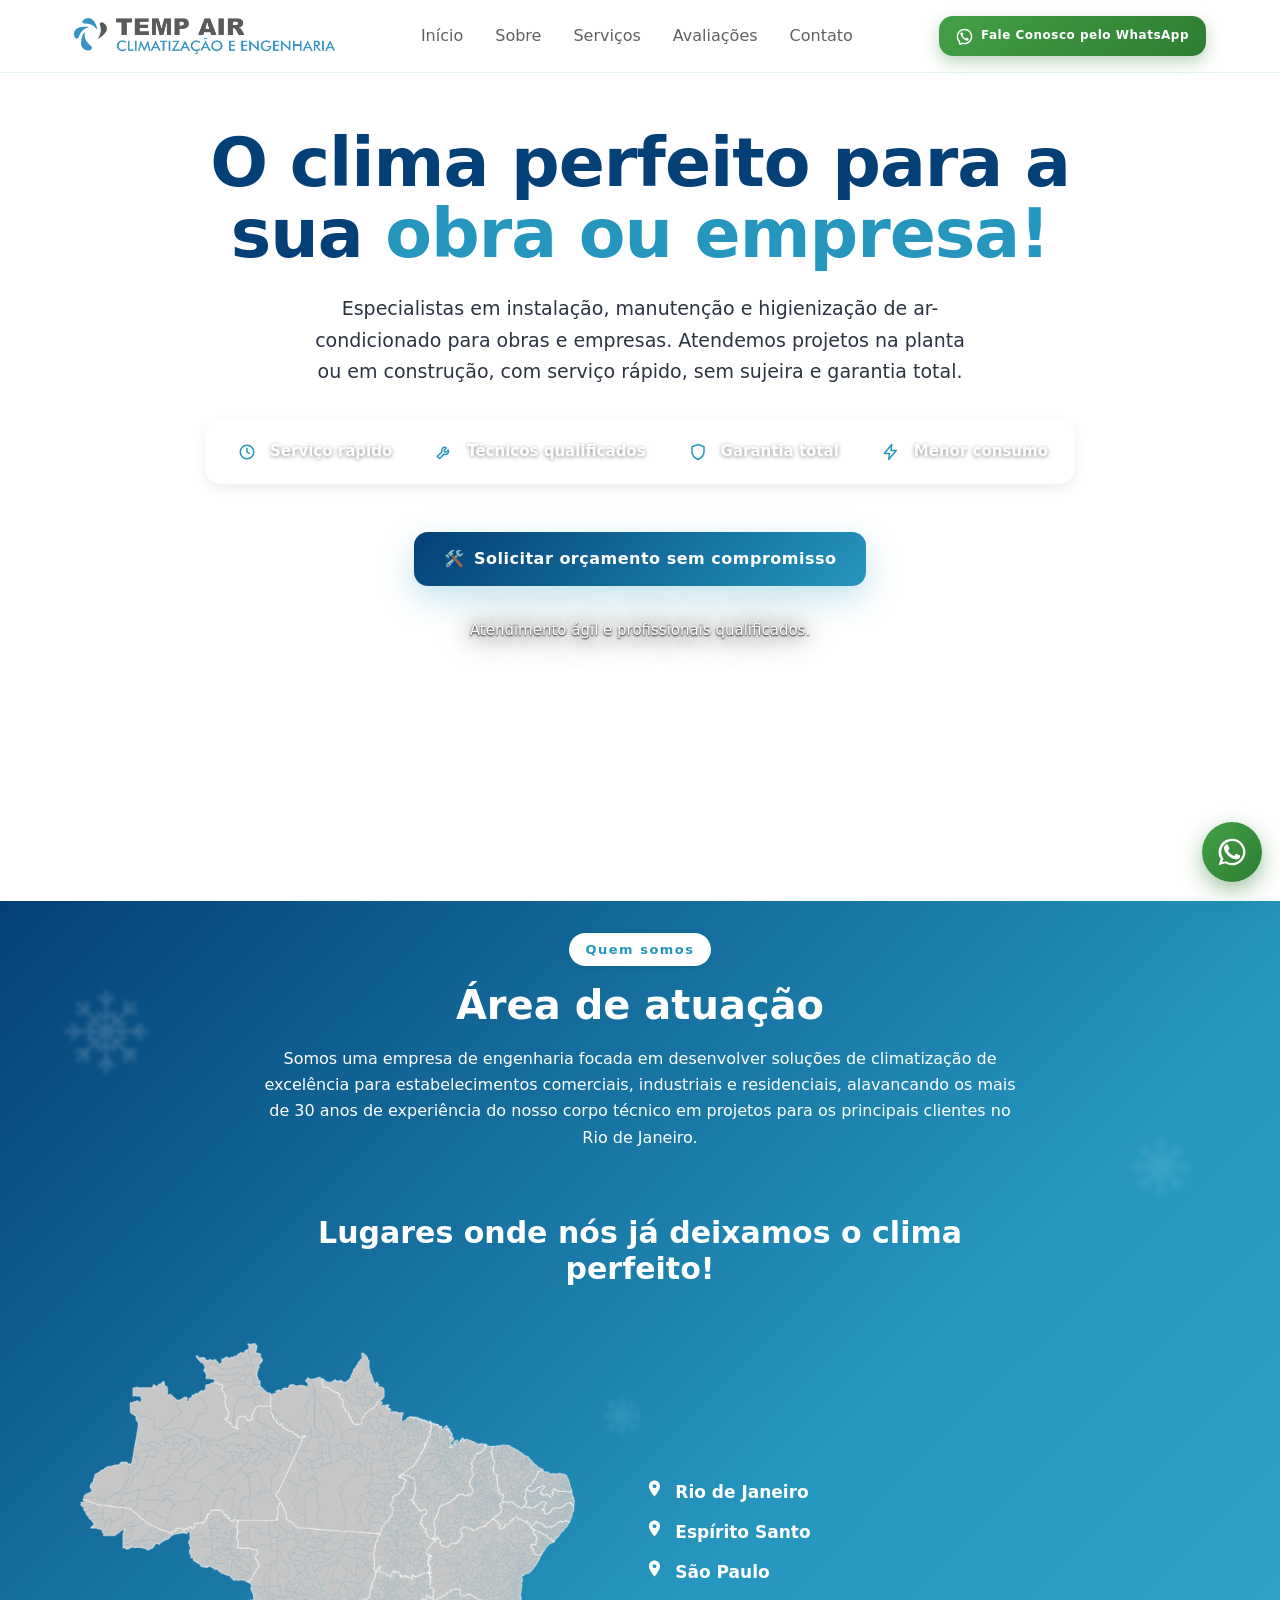
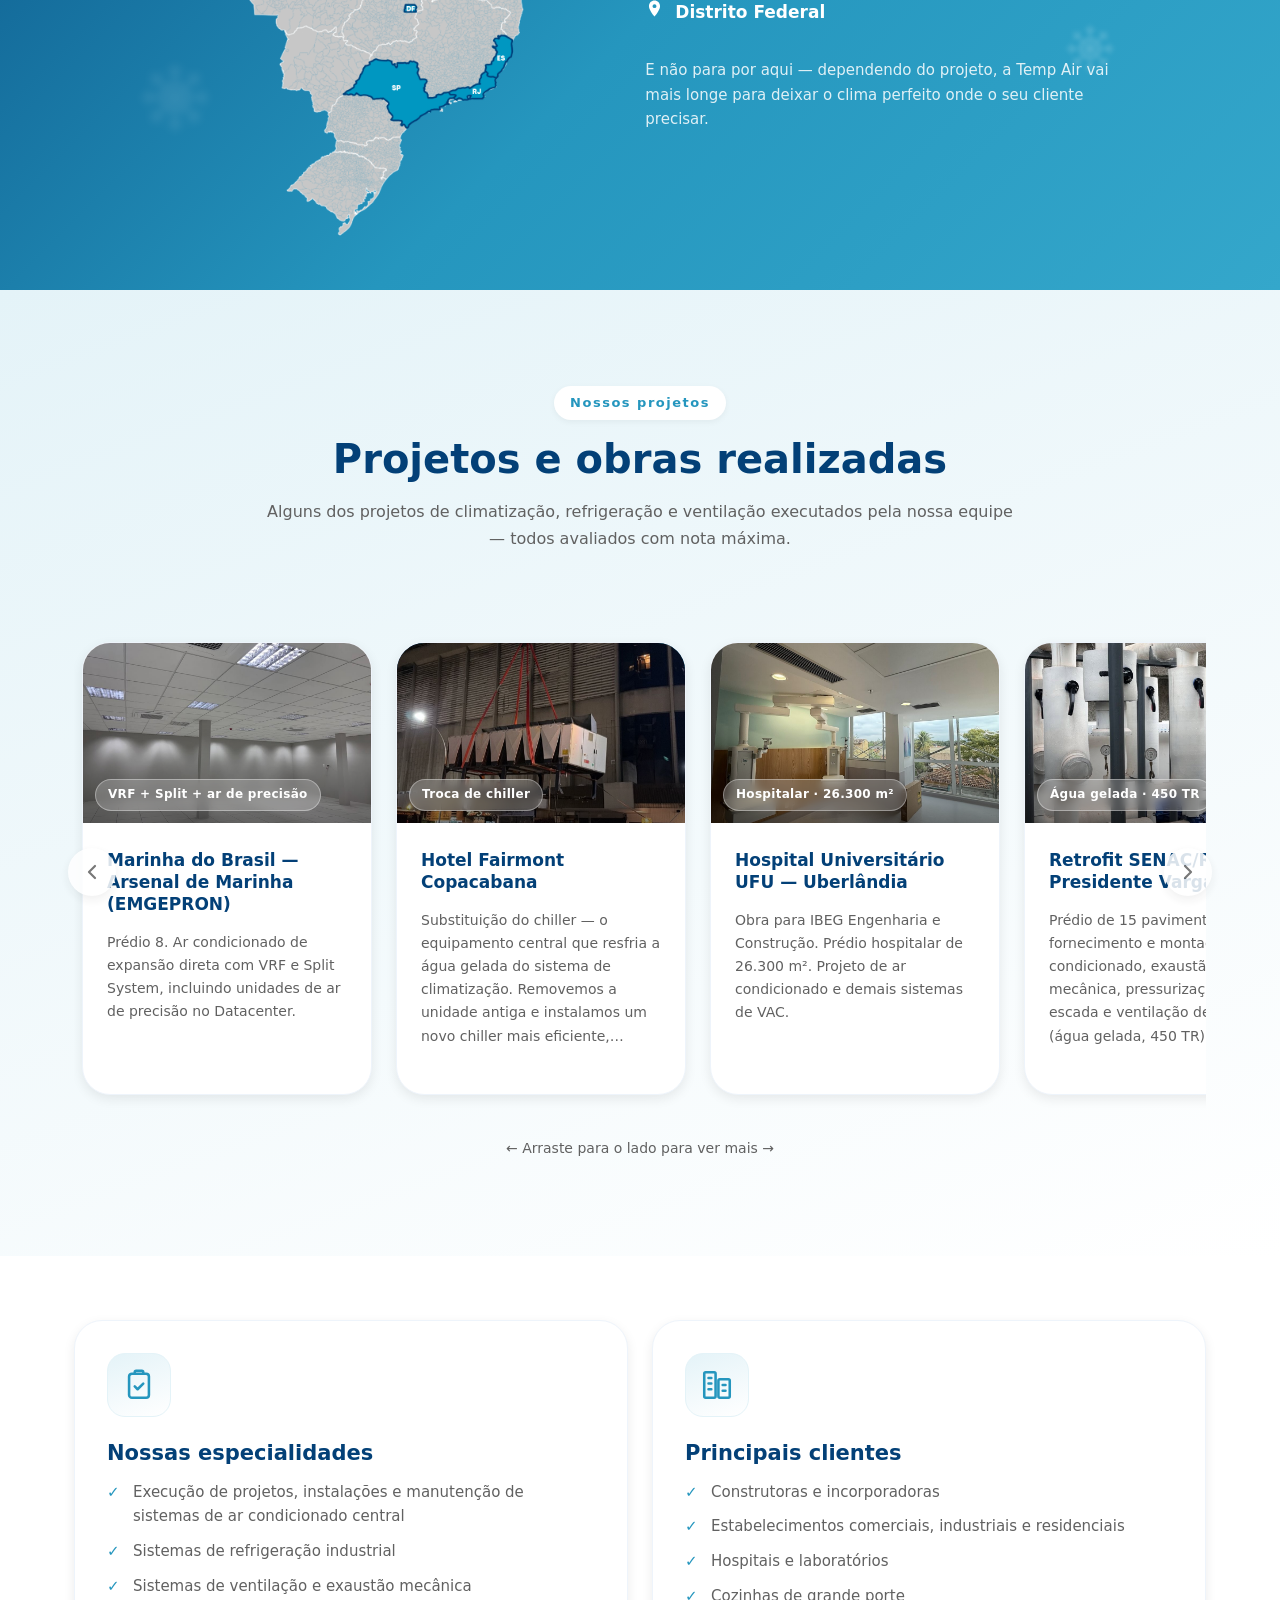
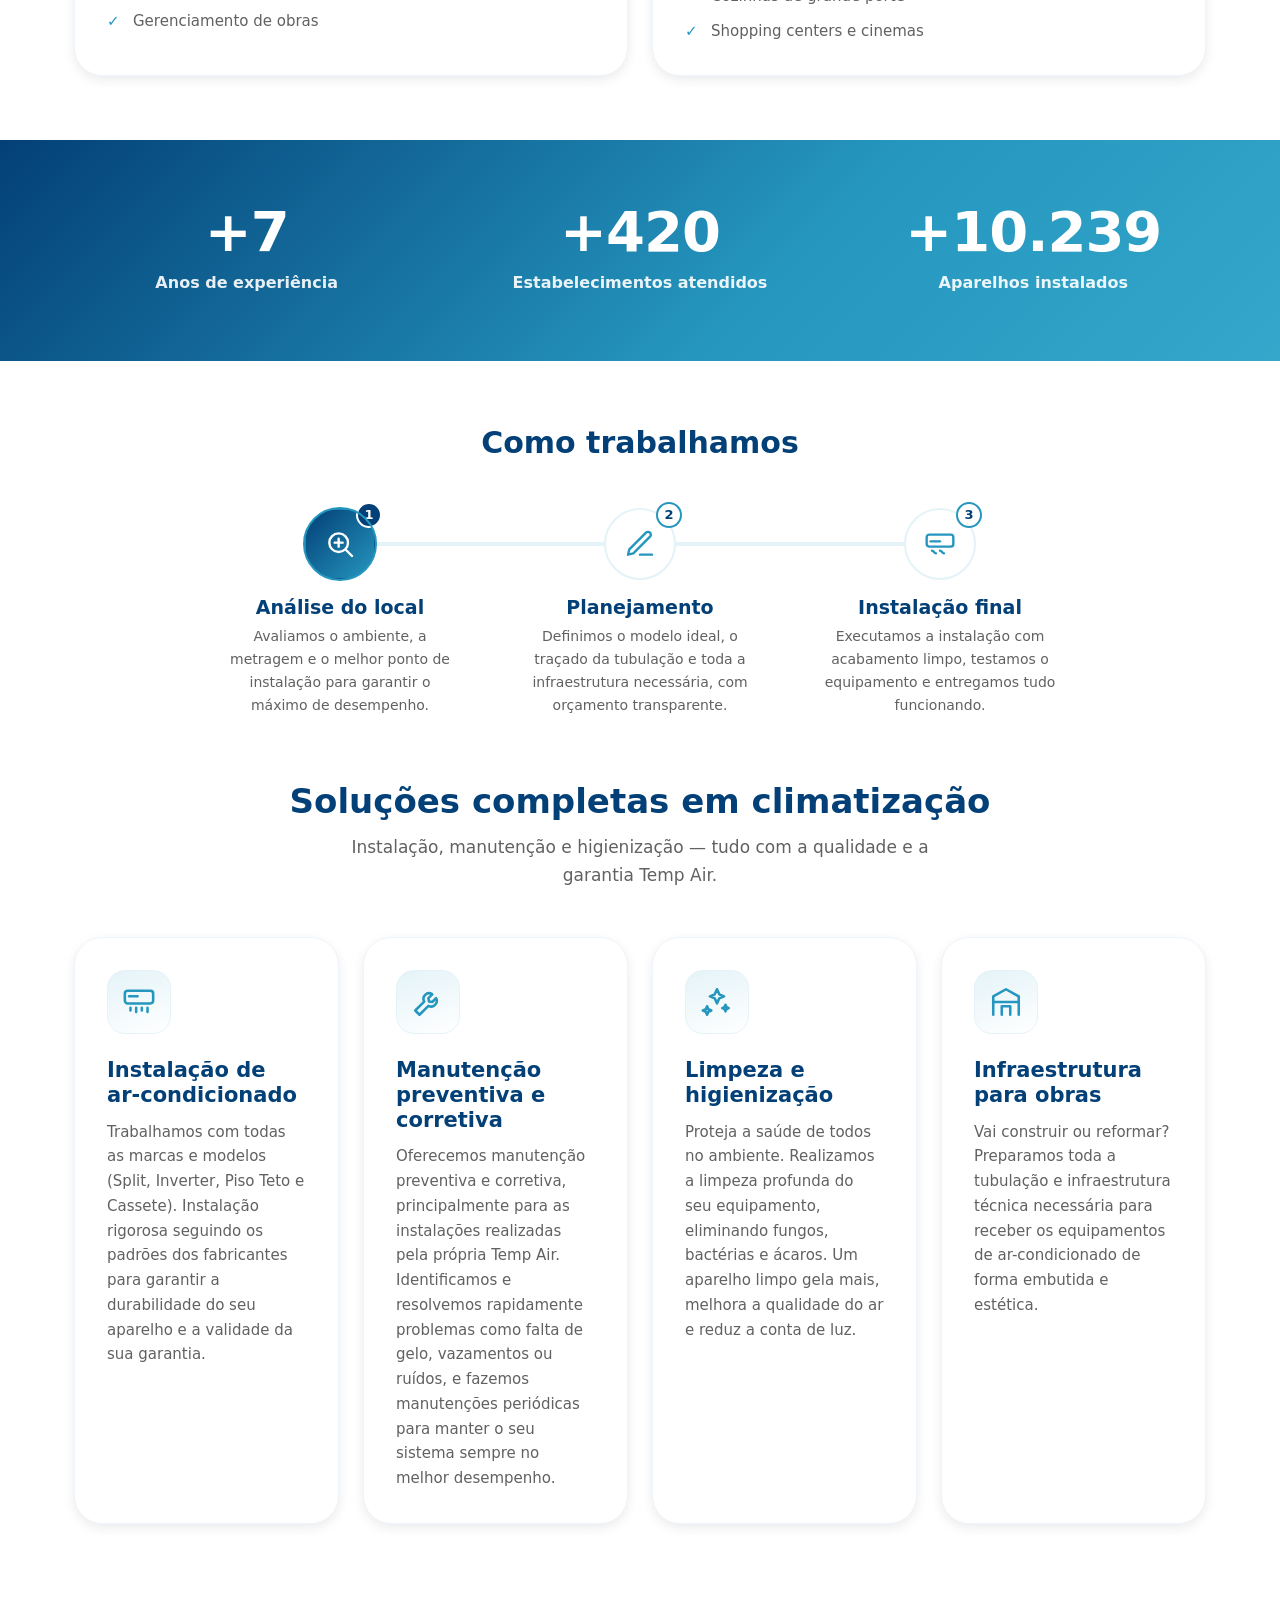
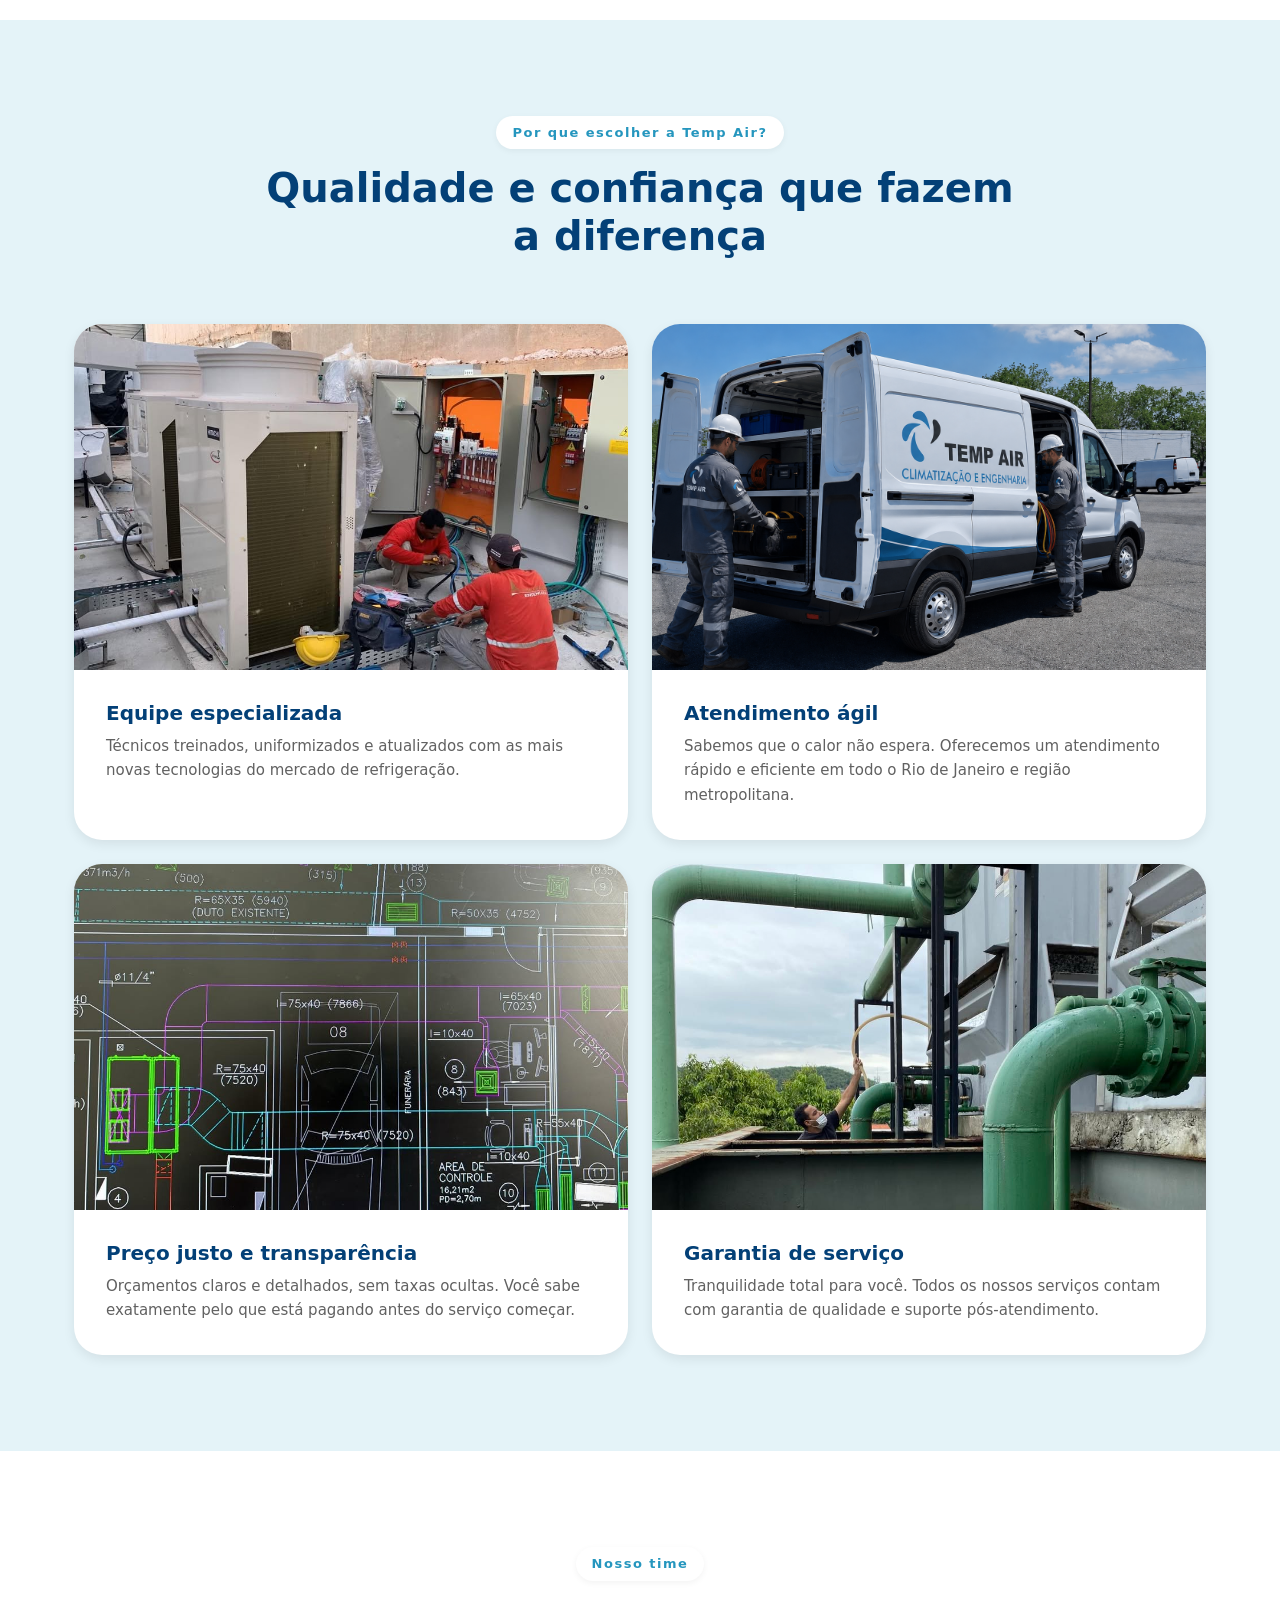
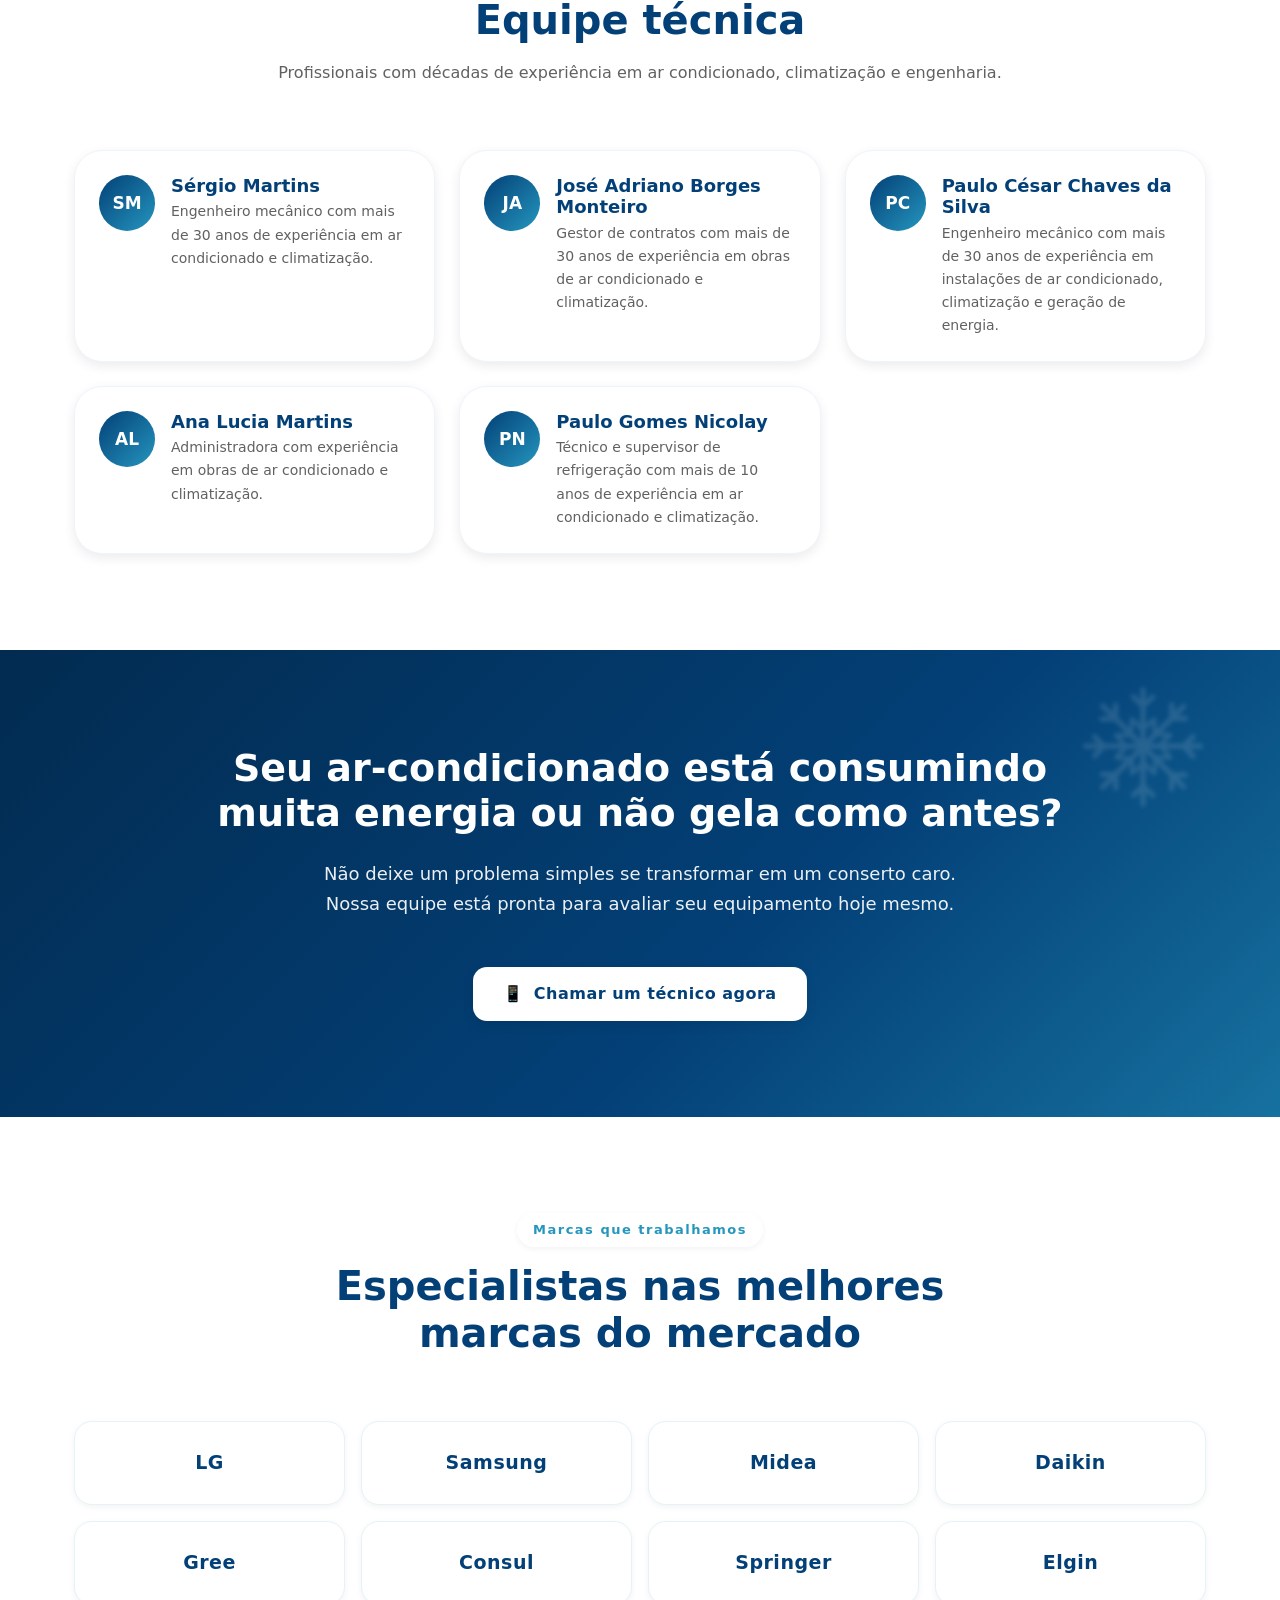
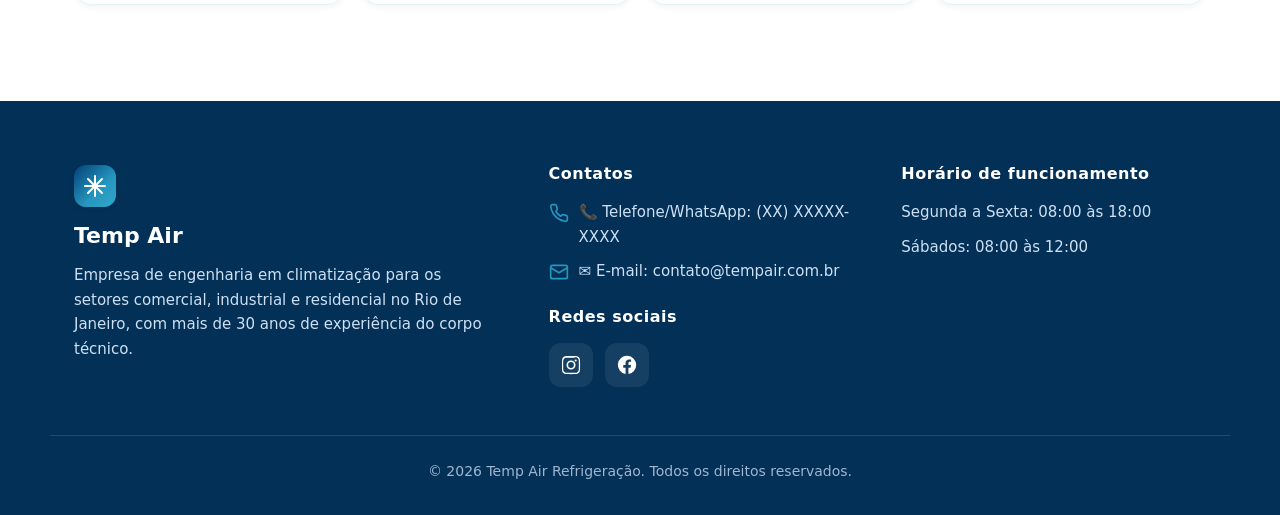
==== index.html @ 5e01eede "mudança de ordem 2" ====
<!DOCTYPE html>
<html lang="pt-BR">
<head>
  <meta charset="UTF-8">
  <meta name="viewport" content="width=device-width, initial-scale=1.0">
  <meta name="description" content="Temp Air – Instalação, manutenção e higienização de ar-condicionado para obras e empresas no Rio de Janeiro. Atendemos projetos na planta ou em construção, com serviço rápido, sem sujeira e garantia total.">
  <meta name="theme-color" content="#2596BE">
  <link rel="icon" type="image/png" href="midias/favicon.png">
  <link rel="apple-touch-icon" href="midias/favicon.png">
  <title>Temp Air - Especialistas em Refrigeração</title>

  <link rel="stylesheet" href="styles.css">
</head>

<body>
  <a class="skip-link" href="#conteudo">Pular para o conteúdo</a>

  <!-- ============================= HEADER ============================= -->
  <header class="site-header">
    <div class="container header-inner">
      <a class="brand" href="#inicio" aria-label="Temp Air - Climatização e Engenharia, ir para o início">
        <img class="brand-img" src="midias/logo.PNG" alt="Temp Air - Climatização e Engenharia">
      </a>

      <nav class="main-nav" id="main-nav" aria-label="Navegação principal">
        <ul>
          <li><a href="#inicio">Início</a></li>
          <li><a href="#sobre">Sobre</a></li>
          <li><a href="#servicos">Serviços</a></li>
          <li><a href="#instalacoes">Avaliações</a></li>
          <li class="nav-contato"><a href="#contato">Contato</a></li>
          <li class="nav-whatsapp">
            <a class="btn btn-whatsapp" href="https://wa.me/55XXXXXXXXXXX" target="_blank" rel="noopener">
              <svg class="btn-icon" viewBox="0 0 24 24" width="20" height="20" fill="currentColor" aria-hidden="true"><path d="M6.014 8.00613C6.12827 7.1024 7.30277 5.87414 8.23488 6.01043L8.23339 6.00894C9.14051 6.18132 9.85859 7.74261 10.2635 8.44465C10.5504 8.95402 10.3641 9.4701 10.0965 9.68787C9.7355 9.97883 9.17099 10.3803 9.28943 10.7834C9.5 11.5 12 14 13.2296 14.7107C13.695 14.9797 14.0325 14.2702 14.3207 13.9067C14.5301 13.6271 15.0466 13.46 15.5548 13.736C16.3138 14.178 17.0288 14.6917 17.69 15.27C18.0202 15.546 18.0977 15.9539 17.8689 16.385C17.4659 17.1443 16.3003 18.1456 15.4542 17.9421C13.9764 17.5868 8 15.27 6.08033 8.55801C5.97237 8.24048 5.99955 8.12044 6.014 8.00613Z"/><path fill-rule="evenodd" clip-rule="evenodd" d="M12 23C10.7764 23 10.0994 22.8687 9 22.5L6.89443 23.5528C5.56462 24.2177 4 23.2507 4 21.7639V19.5C1.84655 17.492 1 15.1767 1 12C1 5.92487 5.92487 1 12 1C18.0751 1 23 5.92487 23 12C23 18.0751 18.0751 23 12 23ZM6 18.6303L5.36395 18.0372C3.69087 16.4772 3 14.7331 3 12C3 7.02944 7.02944 3 12 3C16.9706 3 21 7.02944 21 12C21 16.9706 16.9706 21 12 21C11.0143 21 10.552 20.911 9.63595 20.6038L8.84847 20.3397L6 21.7639V18.6303Z"/></svg> Fale Conosco pelo WhatsApp
            </a>
          </li>
        </ul>
      </nav>

      <div class="header-cta">
        <a class="btn btn-whatsapp" href="https://wa.me/55XXXXXXXXXXX" target="_blank" rel="noopener" aria-label="Fale Conosco pelo WhatsApp">
          <svg class="btn-icon" viewBox="0 0 24 24" width="20" height="20" fill="currentColor" aria-hidden="true"><path d="M6.014 8.00613C6.12827 7.1024 7.30277 5.87414 8.23488 6.01043L8.23339 6.00894C9.14051 6.18132 9.85859 7.74261 10.2635 8.44465C10.5504 8.95402 10.3641 9.4701 10.0965 9.68787C9.7355 9.97883 9.17099 10.3803 9.28943 10.7834C9.5 11.5 12 14 13.2296 14.7107C13.695 14.9797 14.0325 14.2702 14.3207 13.9067C14.5301 13.6271 15.0466 13.46 15.5548 13.736C16.3138 14.178 17.0288 14.6917 17.69 15.27C18.0202 15.546 18.0977 15.9539 17.8689 16.385C17.4659 17.1443 16.3003 18.1456 15.4542 17.9421C13.9764 17.5868 8 15.27 6.08033 8.55801C5.97237 8.24048 5.99955 8.12044 6.014 8.00613Z"/><path fill-rule="evenodd" clip-rule="evenodd" d="M12 23C10.7764 23 10.0994 22.8687 9 22.5L6.89443 23.5528C5.56462 24.2177 4 23.2507 4 21.7639V19.5C1.84655 17.492 1 15.1767 1 12C1 5.92487 5.92487 1 12 1C18.0751 1 23 5.92487 23 12C23 18.0751 18.0751 23 12 23ZM6 18.6303L5.36395 18.0372C3.69087 16.4772 3 14.7331 3 12C3 7.02944 7.02944 3 12 3C16.9706 3 21 7.02944 21 12C21 16.9706 16.9706 21 12 21C11.0143 21 10.552 20.911 9.63595 20.6038L8.84847 20.3397L6 21.7639V18.6303Z"/></svg> <span class="btn-label">Fale Conosco pelo WhatsApp</span>
        </a>
      </div>

      <button class="nav-toggle" id="nav-toggle" type="button" aria-label="Abrir menu de navegação" aria-expanded="false" aria-controls="main-nav">
        <svg viewBox="0 0 24 24" fill="none" stroke-width="2.2" stroke-linecap="round" aria-hidden="true">
          <line x1="3" y1="6" x2="21" y2="6"/>
          <line x1="3" y1="12" x2="21" y2="12"/>
          <line x1="3" y1="18" x2="21" y2="18"/>
        </svg>
      </button>
    </div>
  </header>

  <main id="conteudo">
    <!-- ============================= HERO ============================= -->
    <section class="hero" id="inicio" aria-labelledby="hero-title">
      <!-- Flocos de neve decorativos -->
      <svg class="snow snow--1" viewBox="0 0 122.88 122.88" fill="currentColor" aria-hidden="true"><path d="M58.76,44.64l-6.9-6.9l-0.58,8.81l7.48,7.48V44.64L58.76,44.64z M32.17,35.1l-12.8,0.48c-1.49,0.05-2.74-1.11-2.79-2.6 c-0.05-1.49,1.11-2.74,2.6-2.79l7.78-0.29l-8.81-8.81c-1.06-1.06-1.06-2.77,0-3.83c1.06-1.06,2.77-1.06,3.83,0l8.67,8.67l0.12-7.29 c0.02-1.49,1.25-2.68,2.74-2.66c1.49,0.02,2.68,1.25,2.66,2.74l-0.2,12.52l11.23,11.23l0.64-9.78c0.07-1.19,1.1-2.1,2.29-2.02 c0.55,0.03,1.03,0.27,1.39,0.63l0,0l7.22,7.22V20.82l-9-8.72c-1.07-1.04-1.09-2.75-0.05-3.82c1.04-1.07,2.75-1.09,3.82-0.05 l5.23,5.07V2.71c0-1.5,1.21-2.71,2.71-2.71c1.5,0,2.71,1.21,2.71,2.71v10.77l5.71-5.29c1.09-1.02,2.8-0.96,3.82,0.14 c1.02,1.09,0.96,2.8-0.14,3.82l-9.39,8.71v16.89l7.51-6.58c0.9-0.79,2.26-0.69,3.05,0.2c0.36,0.41,0.53,0.92,0.53,1.42h0.01v10.92 l13.07-13.07l-0.2-12.52c-0.02-1.49,1.17-2.72,2.66-2.74c1.49-0.02,2.72,1.17,2.74,2.66l0.12,7.29l7.49-7.49 c1.06-1.06,2.77-1.06,3.83,0c1.06,1.06,1.06,2.77,0,3.83l-7.62,7.62l7.78,0.29c1.49,0.05,2.66,1.3,2.6,2.79 c-0.05,1.49-1.3,2.66-2.79,2.6l-12.8-0.48L80.31,46.34l9.28,0.61c1.19,0.07,2.1,1.1,2.02,2.29c-0.03,0.55-0.27,1.03-0.63,1.39l0,0 l-7.28,7.28h18.34l8.72-9c1.04-1.07,2.75-1.09,3.82-0.05c1.07,1.04,1.09,2.75,0.05,3.82l-5.07,5.23h10.58 c1.5,0,2.71,1.21,2.71,2.71c0,1.5-1.21,2.71-2.71,2.71H109.4l5.29,5.71c1.02,1.09,0.96,2.8-0.14,3.82 c-1.09,1.02-2.8,0.96-3.82-0.14l-8.71-9.39H84.59l6.53,7.45c0.79,0.9,0.69,2.26-0.2,3.05c-0.41,0.36-0.92,0.53-1.42,0.53v0.01 H79.11L92.23,87.5l12.52-0.2c1.49-0.02,2.72,1.17,2.74,2.66c0.02,1.49-1.17,2.72-2.66,2.74l-7.29,0.12l7.49,7.49 c1.06,1.06,1.06,2.77,0,3.83c-1.06,1.06-2.77,1.06-3.83,0l-7.62-7.62l-0.29,7.78c-0.05,1.49-1.3,2.66-2.79,2.6 c-1.49-0.05-2.66-1.3-2.6-2.79l0.48-12.8l-12.4-12.4l-0.64,9.78c-0.07,1.19-1.1,2.1-2.29,2.02c-0.55-0.03-1.03-0.27-1.39-0.63l0,0 l-7.47-7.47v17.72l9.39,8.71c1.09,1.02,1.15,2.73,0.14,3.82c-1.02,1.09-2.73,1.15-3.82,0.14l-5.71-5.29v12.45 c0,1.5-1.21,2.71-2.71,2.71c-1.5,0-2.71-1.21-2.71-2.71v-12.26l-5.23,5.07c-1.07,1.04-2.78,1.02-3.82-0.05 c-1.04-1.07-1.02-2.78,0.05-3.82l9-8.72V83.86l-7.26,6.36c-0.9,0.79-2.26,0.69-3.05-0.2c-0.36-0.41-0.53-0.92-0.53-1.42h-0.01 v-9.85L35.94,90.71l0.48,12.8c0.05,1.49-1.11,2.74-2.6,2.79c-1.49,0.05-2.74-1.11-2.79-2.6l-0.29-7.78l-8.81,8.81 c-1.06,1.06-2.77,1.06-3.83,0c-1.06-1.06-1.06-2.77,0-3.83l8.67-8.67l-7.29-0.12c-1.49-0.02-2.68-1.25-2.66-2.74 c0.02-1.49,1.25-2.68,2.74-2.66l12.52,0.2l11.8-11.8l-10.28-0.68c-1.19-0.07-2.1-1.1-2.02-2.29c0.03-0.55,0.27-1.03,0.63-1.39l0,0 l7.4-7.41H22.54l-8.71,9.39c-1.02,1.09-2.73,1.15-3.82,0.14c-1.09-1.02-1.15-2.73-0.14-3.82l5.29-5.71H2.71 c-1.5,0-2.71-1.21-2.71-2.71c0-1.5,1.21-2.71,2.71-2.71h12.26l-5.07-5.23c-1.04-1.07-1.02-2.78,0.05-3.82 c1.07-1.04,2.78-1.02,3.82,0.05l8.72,9h15.99l-6.41-7.32c-0.79-0.9-0.69-2.26,0.2-3.05c0.41-0.36,0.92-0.53,1.42-0.53v-0.01h10.38 L32.17,35.1L32.17,35.1z M48.41,51.35h-9.95l5.76,6.57h10.76L48.41,51.35L48.41,51.35z M71.91,74.84l-7.73-7.73v9.39l7.15,7.15 L71.91,74.84L71.91,74.84z M68.07,63.34l6.7,6.7h9.95l-5.87-6.7H68.07L68.07,63.34z M45.73,63.34l-7.09,7.09l9.31,0.61l7.71-7.71 H45.73L45.73,63.34z M68.73,57.92h8.85l6.97-6.97l-8.31-0.55L68.73,57.92L68.73,57.92z M52.25,74.4v9.41l6.51-5.71V67.89 L52.25,74.4L52.25,74.4z M64.18,54.81l6.76-6.76V37.57l-6.76,5.93V54.81L64.18,54.81z"/></svg>
      <svg class="snow snow--2" viewBox="0 0 122.88 122.88" fill="currentColor" aria-hidden="true"><path d="M58.76,44.64l-6.9-6.9l-0.58,8.81l7.48,7.48V44.64L58.76,44.64z M32.17,35.1l-12.8,0.48c-1.49,0.05-2.74-1.11-2.79-2.6 c-0.05-1.49,1.11-2.74,2.6-2.79l7.78-0.29l-8.81-8.81c-1.06-1.06-1.06-2.77,0-3.83c1.06-1.06,2.77-1.06,3.83,0l8.67,8.67l0.12-7.29 c0.02-1.49,1.25-2.68,2.74-2.66c1.49,0.02,2.68,1.25,2.66,2.74l-0.2,12.52l11.23,11.23l0.64-9.78c0.07-1.19,1.1-2.1,2.29-2.02 c0.55,0.03,1.03,0.27,1.39,0.63l0,0l7.22,7.22V20.82l-9-8.72c-1.07-1.04-1.09-2.75-0.05-3.82c1.04-1.07,2.75-1.09,3.82-0.05 l5.23,5.07V2.71c0-1.5,1.21-2.71,2.71-2.71c1.5,0,2.71,1.21,2.71,2.71v10.77l5.71-5.29c1.09-1.02,2.8-0.96,3.82,0.14 c1.02,1.09,0.96,2.8-0.14,3.82l-9.39,8.71v16.89l7.51-6.58c0.9-0.79,2.26-0.69,3.05,0.2c0.36,0.41,0.53,0.92,0.53,1.42h0.01v10.92 l13.07-13.07l-0.2-12.52c-0.02-1.49,1.17-2.72,2.66-2.74c1.49-0.02,2.72,1.17,2.74,2.66l0.12,7.29l7.49-7.49 c1.06-1.06,2.77-1.06,3.83,0c1.06,1.06,1.06,2.77,0,3.83l-7.62,7.62l7.78,0.29c1.49,0.05,2.66,1.3,2.6,2.79 c-0.05,1.49-1.3,2.66-2.79,2.6l-12.8-0.48L80.31,46.34l9.28,0.61c1.19,0.07,2.1,1.1,2.02,2.29c-0.03,0.55-0.27,1.03-0.63,1.39l0,0 l-7.28,7.28h18.34l8.72-9c1.04-1.07,2.75-1.09,3.82-0.05c1.07,1.04,1.09,2.75,0.05,3.82l-5.07,5.23h10.58 c1.5,0,2.71,1.21,2.71,2.71c0,1.5-1.21,2.71-2.71,2.71H109.4l5.29,5.71c1.02,1.09,0.96,2.8-0.14,3.82 c-1.09,1.02-2.8,0.96-3.82-0.14l-8.71-9.39H84.59l6.53,7.45c0.79,0.9,0.69,2.26-0.2,3.05c-0.41,0.36-0.92,0.53-1.42,0.53v0.01 H79.11L92.23,87.5l12.52-0.2c1.49-0.02,2.72,1.17,2.74,2.66c0.02,1.49-1.17,2.72-2.66,2.74l-7.29,0.12l7.49,7.49 c1.06,1.06,1.06,2.77,0,3.83c-1.06,1.06-2.77,1.06-3.83,0l-7.62-7.62l-0.29,7.78c-0.05,1.49-1.3,2.66-2.79,2.6 c-1.49-0.05-2.66-1.3-2.6-2.79l0.48-12.8l-12.4-12.4l-0.64,9.78c-0.07,1.19-1.1,2.1-2.29,2.02c-0.55-0.03-1.03-0.27-1.39-0.63l0,0 l-7.47-7.47v17.72l9.39,8.71c1.09,1.02,1.15,2.73,0.14,3.82c-1.02,1.09-2.73,1.15-3.82,0.14l-5.71-5.29v12.45 c0,1.5-1.21,2.71-2.71,2.71c-1.5,0-2.71-1.21-2.71-2.71v-12.26l-5.23,5.07c-1.07,1.04-2.78,1.02-3.82-0.05 c-1.04-1.07-1.02-2.78,0.05-3.82l9-8.72V83.86l-7.26,6.36c-0.9,0.79-2.26,0.69-3.05-0.2c-0.36-0.41-0.53-0.92-0.53-1.42h-0.01 v-9.85L35.94,90.71l0.48,12.8c0.05,1.49-1.11,2.74-2.6,2.79c-1.49,0.05-2.74-1.11-2.79-2.6l-0.29-7.78l-8.81,8.81 c-1.06,1.06-2.77,1.06-3.83,0c-1.06-1.06-1.06-2.77,0-3.83l8.67-8.67l-7.29-0.12c-1.49-0.02-2.68-1.25-2.66-2.74 c0.02-1.49,1.25-2.68,2.74-2.66l12.52,0.2l11.8-11.8l-10.28-0.68c-1.19-0.07-2.1-1.1-2.02-2.29c0.03-0.55,0.27-1.03,0.63-1.39l0,0 l7.4-7.41H22.54l-8.71,9.39c-1.02,1.09-2.73,1.15-3.82,0.14c-1.09-1.02-1.15-2.73-0.14-3.82l5.29-5.71H2.71 c-1.5,0-2.71-1.21-2.71-2.71c0-1.5,1.21-2.71,2.71-2.71h12.26l-5.07-5.23c-1.04-1.07-1.02-2.78,0.05-3.82 c1.07-1.04,2.78-1.02,3.82,0.05l8.72,9h15.99l-6.41-7.32c-0.79-0.9-0.69-2.26,0.2-3.05c0.41-0.36,0.92-0.53,1.42-0.53v-0.01h10.38 L32.17,35.1L32.17,35.1z M48.41,51.35h-9.95l5.76,6.57h10.76L48.41,51.35L48.41,51.35z M71.91,74.84l-7.73-7.73v9.39l7.15,7.15 L71.91,74.84L71.91,74.84z M68.07,63.34l6.7,6.7h9.95l-5.87-6.7H68.07L68.07,63.34z M45.73,63.34l-7.09,7.09l9.31,0.61l7.71-7.71 H45.73L45.73,63.34z M68.73,57.92h8.85l6.97-6.97l-8.31-0.55L68.73,57.92L68.73,57.92z M52.25,74.4v9.41l6.51-5.71V67.89 L52.25,74.4L52.25,74.4z M64.18,54.81l6.76-6.76V37.57l-6.76,5.93V54.81L64.18,54.81z"/></svg>
      <svg class="snow snow--3" viewBox="0 0 122.88 122.88" fill="currentColor" aria-hidden="true"><path d="M58.76,44.64l-6.9-6.9l-0.58,8.81l7.48,7.48V44.64L58.76,44.64z M32.17,35.1l-12.8,0.48c-1.49,0.05-2.74-1.11-2.79-2.6 c-0.05-1.49,1.11-2.74,2.6-2.79l7.78-0.29l-8.81-8.81c-1.06-1.06-1.06-2.77,0-3.83c1.06-1.06,2.77-1.06,3.83,0l8.67,8.67l0.12-7.29 c0.02-1.49,1.25-2.68,2.74-2.66c1.49,0.02,2.68,1.25,2.66,2.74l-0.2,12.52l11.23,11.23l0.64-9.78c0.07-1.19,1.1-2.1,2.29-2.02 c0.55,0.03,1.03,0.27,1.39,0.63l0,0l7.22,7.22V20.82l-9-8.72c-1.07-1.04-1.09-2.75-0.05-3.82c1.04-1.07,2.75-1.09,3.82-0.05 l5.23,5.07V2.71c0-1.5,1.21-2.71,2.71-2.71c1.5,0,2.71,1.21,2.71,2.71v10.77l5.71-5.29c1.09-1.02,2.8-0.96,3.82,0.14 c1.02,1.09,0.96,2.8-0.14,3.82l-9.39,8.71v16.89l7.51-6.58c0.9-0.79,2.26-0.69,3.05,0.2c0.36,0.41,0.53,0.92,0.53,1.42h0.01v10.92 l13.07-13.07l-0.2-12.52c-0.02-1.49,1.17-2.72,2.66-2.74c1.49-0.02,2.72,1.17,2.74,2.66l0.12,7.29l7.49-7.49 c1.06-1.06,2.77-1.06,3.83,0c1.06,1.06,1.06,2.77,0,3.83l-7.62,7.62l7.78,0.29c1.49,0.05,2.66,1.3,2.6,2.79 c-0.05,1.49-1.3,2.66-2.79,2.6l-12.8-0.48L80.31,46.34l9.28,0.61c1.19,0.07,2.1,1.1,2.02,2.29c-0.03,0.55-0.27,1.03-0.63,1.39l0,0 l-7.28,7.28h18.34l8.72-9c1.04-1.07,2.75-1.09,3.82-0.05c1.07,1.04,1.09,2.75,0.05,3.82l-5.07,5.23h10.58 c1.5,0,2.71,1.21,2.71,2.71c0,1.5-1.21,2.71-2.71,2.71H109.4l5.29,5.71c1.02,1.09,0.96,2.8-0.14,3.82 c-1.09,1.02-2.8,0.96-3.82-0.14l-8.71-9.39H84.59l6.53,7.45c0.79,0.9,0.69,2.26-0.2,3.05c-0.41,0.36-0.92,0.53-1.42,0.53v0.01 H79.11L92.23,87.5l12.52-0.2c1.49-0.02,2.72,1.17,2.74,2.66c0.02,1.49-1.17,2.72-2.66,2.74l-7.29,0.12l7.49,7.49 c1.06,1.06,1.06,2.77,0,3.83c-1.06,1.06-2.77,1.06-3.83,0l-7.62-7.62l-0.29,7.78c-0.05,1.49-1.3,2.66-2.79,2.6 c-1.49-0.05-2.66-1.3-2.6-2.79l0.48-12.8l-12.4-12.4l-0.64,9.78c-0.07,1.19-1.1,2.1-2.29,2.02c-0.55-0.03-1.03-0.27-1.39-0.63l0,0 l-7.47-7.47v17.72l9.39,8.71c1.09,1.02,1.15,2.73,0.14,3.82c-1.02,1.09-2.73,1.15-3.82,0.14l-5.71-5.29v12.45 c0,1.5-1.21,2.71-2.71,2.71c-1.5,0-2.71-1.21-2.71-2.71v-12.26l-5.23,5.07c-1.07,1.04-2.78,1.02-3.82-0.05 c-1.04-1.07-1.02-2.78,0.05-3.82l9-8.72V83.86l-7.26,6.36c-0.9,0.79-2.26,0.69-3.05-0.2c-0.36-0.41-0.53-0.92-0.53-1.42h-0.01 v-9.85L35.94,90.71l0.48,12.8c0.05,1.49-1.11,2.74-2.6,2.79c-1.49,0.05-2.74-1.11-2.79-2.6l-0.29-7.78l-8.81,8.81 c-1.06,1.06-2.77,1.06-3.83,0c-1.06-1.06-1.06-2.77,0-3.83l8.67-8.67l-7.29-0.12c-1.49-0.02-2.68-1.25-2.66-2.74 c0.02-1.49,1.25-2.68,2.74-2.66l12.52,0.2l11.8-11.8l-10.28-0.68c-1.19-0.07-2.1-1.1-2.02-2.29c0.03-0.55,0.27-1.03,0.63-1.39l0,0 l7.4-7.41H22.54l-8.71,9.39c-1.02,1.09-2.73,1.15-3.82,0.14c-1.09-1.02-1.15-2.73-0.14-3.82l5.29-5.71H2.71 c-1.5,0-2.71-1.21-2.71-2.71c0-1.5,1.21-2.71,2.71-2.71h12.26l-5.07-5.23c-1.04-1.07-1.02-2.78,0.05-3.82 c1.07-1.04,2.78-1.02,3.82,0.05l8.72,9h15.99l-6.41-7.32c-0.79-0.9-0.69-2.26,0.2-3.05c0.41-0.36,0.92-0.53,1.42-0.53v-0.01h10.38 L32.17,35.1L32.17,35.1z M48.41,51.35h-9.95l5.76,6.57h10.76L48.41,51.35L48.41,51.35z M71.91,74.84l-7.73-7.73v9.39l7.15,7.15 L71.91,74.84L71.91,74.84z M68.07,63.34l6.7,6.7h9.95l-5.87-6.7H68.07L68.07,63.34z M45.73,63.34l-7.09,7.09l9.31,0.61l7.71-7.71 H45.73L45.73,63.34z M68.73,57.92h8.85l6.97-6.97l-8.31-0.55L68.73,57.92L68.73,57.92z M52.25,74.4v9.41l6.51-5.71V67.89 L52.25,74.4L52.25,74.4z M64.18,54.81l6.76-6.76V37.57l-6.76,5.93V54.81L64.18,54.81z"/></svg>

      <div class="hero-inner reveal">
        <h1 id="hero-title">O clima perfeito para a sua <span class="hl">obra ou empresa!</span></h1>
        <p class="hero-sub">Especialistas em instalação, manutenção e higienização de ar-condicionado para obras e empresas. Atendemos projetos na planta ou em construção, com serviço rápido, sem sujeira e garantia total.</p>

        <!-- Vídeo só no mobile (≤767px): ocupa o lugar da faixa de tópicos -->
        <video class="hero-video-mob" autoplay loop muted playsinline preload="auto" aria-hidden="true">
          <source src="midias/herovid.mp4" type="video/mp4">
        </video>

        <div class="hero-strip">
          <span class="hero-strip-item">
            <svg viewBox="0 0 24 24" fill="none" stroke="currentColor" stroke-width="2" stroke-linecap="round" stroke-linejoin="round" aria-hidden="true"><circle cx="12" cy="12" r="9"/><path d="M12 7v5l3 2"/></svg>
            Serviço rápido
          </span>
          <span class="hero-strip-item">
            <svg viewBox="0 0 24 24" fill="none" stroke="currentColor" stroke-width="2" stroke-linecap="round" stroke-linejoin="round" aria-hidden="true"><path d="M14.7 6.3a4 4 0 0 0-5.4 5.4L3 18l3 3 6.3-6.3a4 4 0 0 0 5.4-5.4l-2.7 2.7-2.3-.4-.4-2.3 2.7-2.7z"/></svg>
            Técnicos qualificados
          </span>
          <span class="hero-strip-item">
            <svg viewBox="0 0 24 24" fill="none" stroke="currentColor" stroke-width="2" stroke-linecap="round" stroke-linejoin="round" aria-hidden="true"><path d="M12 22s8-4 8-10V5l-8-3-8 3v7c0 6 8 10 8 10z"/></svg>
            Garantia total
          </span>
          <span class="hero-strip-item">
            <svg viewBox="0 0 24 24" fill="none" stroke="currentColor" stroke-width="2" stroke-linecap="round" stroke-linejoin="round" aria-hidden="true"><path d="M13 2 3 14h7l-1 8 10-12h-7l1-8z"/></svg>
            Menor consumo
          </span>
        </div>

        <div class="hero-actions">
          <a class="btn btn-primary" href="#contato">
            <span aria-hidden="true">🛠️</span> Solicitar orçamento sem compromisso
          </a>
        </div>

        <p class="hero-proof">
          Atendimento ágil e profissionais qualificados.
        </p>
      </div>

      <video class="hero-video" autoplay loop muted playsinline preload="auto" aria-hidden="true">
        <source src="midias/herovid.mp4" type="video/mp4">
      </video>
    </section>

    <!-- ============================= ÁREA DE ATUAÇÃO ============================= -->
    <section class="section" id="sobre" aria-labelledby="sobre-title">
      <!-- Flocos de neve decorativos (SVG real em máscara, desfocados e animados) -->
      <span class="sobre-snow sobre-snow--1" aria-hidden="true"></span>
      <span class="sobre-snow sobre-snow--2" aria-hidden="true"></span>
      <span class="sobre-snow sobre-snow--3" aria-hidden="true"></span>
      <span class="sobre-snow sobre-snow--4" aria-hidden="true"></span>
      <span class="sobre-snow sobre-snow--5" aria-hidden="true"></span>

      <div class="container">
        <div class="section-head reveal">
          <span class="eyebrow">Quem somos</span>
          <h2 id="sobre-title">Área de atuação</h2>
          <p class="sobre-intro" style="margin-top:16px;">Somos uma empresa de engenharia focada em desenvolver soluções de climatização de excelência para estabelecimentos comerciais, industriais e residenciais, alavancando os mais de 30 anos de experiência do nosso corpo técnico em projetos para os principais clientes no Rio de Janeiro.</p>
        </div>

        <h3 class="atuacao-title reveal">Lugares onde nós já deixamos o clima perfeito!</h3>
        <div class="atuacao-map reveal">
          <figure class="atuacao-map-fig">
            <img class="atuacao-map-img" src="midias/br.png" alt="Mapa do Brasil com os estados atendidos pela Temp Air em destaque: Rio de Janeiro, Espírito Santo, São Paulo e Distrito Federal" loading="lazy">
          </figure>
          <div class="atuacao-map-info">
            <ul class="atuacao-list">
              <li>Rio de Janeiro</li>
              <li>Espírito Santo</li>
              <li>São Paulo</li>
              <li>Distrito Federal</li>
            </ul>
            <p class="atuacao-note">E não para por aqui — dependendo do projeto, a Temp Air vai mais longe para deixar o clima perfeito onde o seu cliente precisar.</p>
          </div>
        </div>
      </div>
    </section>

    <!-- ============================= PROJETOS REALIZADOS ============================= -->
    <!-- Os cards são gerados a partir do array "projetos" em script.js -->
    <section class="section section--gradient" id="instalacoes" aria-labelledby="inst-title">
      <div class="container">
        <div class="section-head reveal">
          <span class="eyebrow">Nossos projetos</span>
          <h2 id="inst-title">Projetos e obras realizadas</h2>
          <p style="margin-top:16px;">Alguns dos projetos de climatização, refrigeração e ventilação executados pela nossa equipe — todos avaliados com nota máxima.</p>
        </div>
      </div>

      <div class="container installs-wrap reveal">
        <button class="installs-nav installs-nav--prev" type="button" aria-label="Ver projetos anteriores" aria-controls="installs-track">
          <svg viewBox="0 0 24 24" fill="none" stroke-width="2.2" stroke-linecap="round" stroke-linejoin="round" aria-hidden="true"><polyline points="15 18 9 12 15 6"/></svg>
        </button>

        <ul class="installs-track" id="installs-track" role="region" aria-label="Projetos e obras realizadas" tabindex="0">
          <!-- Cards preenchidos dinamicamente pelo array "projetos" em script.js -->
        </ul>

        <button class="installs-nav installs-nav--next" type="button" aria-label="Ver próximos projetos" aria-controls="installs-track">
          <svg viewBox="0 0 24 24" fill="none" stroke-width="2.2" stroke-linecap="round" stroke-linejoin="round" aria-hidden="true"><polyline points="9 18 15 12 9 6"/></svg>
        </button>
      </div>

      <p class="scroll-hint" aria-hidden="true">← Arraste para o lado para ver mais →</p>
    </section>

    <!-- ============================= SERVIÇOS ============================= -->
    <section class="section" id="servicos" aria-labelledby="servicos-title">
      <div class="container">
        <div class="about-grid about-grid--servicos">
          <article class="card reveal">
            <span class="card-icon" aria-hidden="true">
              <svg viewBox="0 0 24 24" fill="none" stroke-width="1.8" stroke-linecap="round" stroke-linejoin="round">
                <rect x="5" y="4" width="14" height="17" rx="2"/>
                <path d="M9 4V3a1 1 0 0 1 1-1h4a1 1 0 0 1 1 1v1"/>
                <path d="m9 13 2 2 4-4"/>
              </svg>
            </span>
            <h3>Nossas especialidades</h3>
            <ul class="about-list">
              <li>Execução de projetos, instalações e manutenção de sistemas de ar condicionado central</li>
              <li>Sistemas de refrigeração industrial</li>
              <li>Sistemas de ventilação e exaustão mecânica</li>
              <li>Gerenciamento de obras</li>
            </ul>
          </article>

          <article class="card reveal">
            <span class="card-icon" aria-hidden="true">
              <svg viewBox="0 0 24 24" fill="none" stroke-width="1.8" stroke-linecap="round" stroke-linejoin="round">
                <rect x="3" y="3" width="8" height="18" rx="1"/>
                <rect x="13" y="8" width="8" height="13" rx="1"/>
                <path d="M6 7h2M6 11h2M6 15h2M16 12h2M16 16h2"/>
              </svg>
            </span>
            <h3>Principais clientes</h3>
            <ul class="about-list">
              <li>Construtoras e incorporadoras</li>
              <li>Estabelecimentos comerciais, industriais e residenciais</li>
              <li>Hospitais e laboratórios</li>
              <li>Cozinhas de grande porte</li>
              <li>Shopping centers e cinemas</li>
            </ul>
          </article>
        </div>
      </div>

      <!-- ============================= FAIXA DE NÚMEROS ============================= -->
      <section class="stats-band" aria-label="Nossos números">
        <div class="container stats-grid">
          <div class="stat">
            <span class="stat-num" data-target="7" data-prefix="+">+0</span>
            <span class="stat-label">Anos de experiência</span>
          </div>
          <div class="stat">
            <span class="stat-num" data-target="420" data-prefix="+">+0</span>
            <span class="stat-label">Estabelecimentos atendidos</span>
          </div>
          <div class="stat">
            <span class="stat-num" data-target="10240" data-prefix="+">+0</span>
            <span class="stat-label">Aparelhos instalados</span>
          </div>
        </div>
      </section>

      <div class="container">
        <h2 class="process-title reveal" id="servicos-title">Como trabalhamos</h2>

        <!-- Processo em 3 etapas com traçado animado pelo scroll -->
        <div class="process reveal" id="process">
          <span class="process-rail" aria-hidden="true"></span>
          <span class="process-fill" aria-hidden="true"></span>
          <ol class="process-steps">
            <li class="process-step">
              <div class="process-icon">
                <span class="process-num">1</span>
                <svg viewBox="0 0 24 24" fill="none" stroke="currentColor" stroke-width="1.8" stroke-linecap="round" stroke-linejoin="round" aria-hidden="true"><circle cx="11" cy="11" r="7"/><path d="m21 21-4.3-4.3"/><path d="M11 8v6M8 11h6"/></svg>
              </div>
              <div class="process-text">
                <h3>Análise do local</h3>
                <p>Avaliamos o ambiente, a metragem e o melhor ponto de instalação para garantir o máximo de desempenho.</p>
              </div>
            </li>
            <li class="process-step">
              <div class="process-icon">
                <span class="process-num">2</span>
                <svg viewBox="0 0 24 24" fill="none" stroke="currentColor" stroke-width="1.8" stroke-linecap="round" stroke-linejoin="round" aria-hidden="true"><path d="M12 20h9"/><path d="M16.5 3.5a2.121 2.121 0 0 1 3 3L7 19l-4 1 1-4 12.5-12.5z"/></svg>
              </div>
              <div class="process-text">
                <h3>Planejamento</h3>
                <p>Definimos o modelo ideal, o traçado da tubulação e toda a infraestrutura necessária, com orçamento transparente.</p>
              </div>
            </li>
            <li class="process-step">
              <div class="process-icon">
                <span class="process-num">3</span>
                <svg viewBox="0 0 24 24" fill="none" stroke="currentColor" stroke-width="1.8" stroke-linecap="round" stroke-linejoin="round" aria-hidden="true"><rect x="2" y="5" width="20" height="9" rx="2"/><path d="M5 10h7"/><path d="M6 17c1.5 0 1.5 2 3 2M12 17c1.5 0 1.5 2 3 2"/></svg>
              </div>
              <div class="process-text">
                <h3>Instalação final</h3>
                <p>Executamos a instalação com acabamento limpo, testamos o equipamento e entregamos tudo funcionando.</p>
              </div>
            </li>
          </ol>
        </div>

        <header class="cards-head reveal">
          <h2 class="cards-head-title">Soluções completas em climatização</h2>
          <p class="cards-head-sub">Instalação, manutenção e higienização — tudo com a qualidade e a garantia Temp Air.</p>
        </header>

        <div class="cards">
          <article class="card reveal">
            <span class="card-icon" aria-hidden="true">
              <svg viewBox="0 0 24 24" fill="none" stroke-width="1.8" stroke-linecap="round" stroke-linejoin="round">
                <rect x="2" y="4" width="20" height="9" rx="2"/>
                <path d="M6 16v2M10 16v3M14 16v2M18 16v3M5 8h6"/>
              </svg>
            </span>
            <h3>Instalação de ar-condicionado</h3>
            <p>Trabalhamos com todas as marcas e modelos (Split, Inverter, Piso Teto e Cassete). Instalação rigorosa seguindo os padrões dos fabricantes para garantir a durabilidade do seu aparelho e a validade da sua garantia.</p>
          </article>

          <article class="card reveal">
            <span class="card-icon" aria-hidden="true">
              <svg viewBox="0 0 24 24" fill="none" stroke-width="1.8" stroke-linecap="round" stroke-linejoin="round">
                <path d="M14.7 6.3a4 4 0 0 0-5.4 5.4L3 18l3 3 6.3-6.3a4 4 0 0 0 5.4-5.4l-2.7 2.7-2.3-.4-.4-2.3 2.7-2.7z"/>
              </svg>
            </span>
            <h3>Manutenção preventiva e corretiva</h3>
            <p>Oferecemos manutenção preventiva e corretiva, principalmente para as instalações realizadas pela própria Temp Air. Identificamos e resolvemos rapidamente problemas como falta de gelo, vazamentos ou ruídos, e fazemos manutenções periódicas para manter o seu sistema sempre no melhor desempenho.</p>
          </article>

          <article class="card reveal">
            <span class="card-icon" aria-hidden="true">
              <svg viewBox="0 0 24 24" fill="none" stroke-width="1.8" stroke-linecap="round" stroke-linejoin="round">
                <path d="M12 3l1.6 3.6L17 8l-3.4 1.4L12 13l-1.6-3.6L7 8l3.4-1.4z"/>
                <path d="M5 15l.9 2.1L8 18l-2.1.9L5 21l-.9-2.1L2 18l2.1-.9zM18 14l.7 1.6 1.6.7-1.6.7-.7 1.6-.7-1.6-1.6-.7 1.6-.7z"/>
              </svg>
            </span>
            <h3>Limpeza e higienização</h3>
            <p>Proteja a saúde de todos no ambiente. Realizamos a limpeza profunda do seu equipamento, eliminando fungos, bactérias e ácaros. Um aparelho limpo gela mais, melhora a qualidade do ar e reduz a conta de luz.</p>
          </article>

          <article class="card reveal">
            <span class="card-icon" aria-hidden="true">
              <svg viewBox="0 0 24 24" fill="none" stroke-width="1.8" stroke-linecap="round" stroke-linejoin="round">
                <path d="M3 21V8l9-5 9 5v13"/>
                <path d="M3 12h18M9 21v-6h6v6"/>
              </svg>
            </span>
            <h3>Infraestrutura para obras</h3>
            <p>Vai construir ou reformar? Preparamos toda a tubulação e infraestrutura técnica necessária para receber os equipamentos de ar-condicionado de forma embutida e estética.</p>
          </article>
        </div>
      </div>
    </section>

    <!-- ============================= DIFERENCIAIS ============================= -->
    <section class="section section--soft" id="diferenciais" aria-labelledby="dif-title">
      <div class="container">
        <div class="section-head reveal">
          <span class="eyebrow">Por que escolher a Temp Air?</span>
          <h2 id="dif-title">Qualidade e confiança que fazem a diferença</h2>
        </div>

        <div class="features">
          <article class="feature reveal">
            <img class="feature-photo" src="midias/p2.jpg" alt="" loading="lazy">
            <div class="feature-body">
              <h3>Equipe especializada</h3>
              <p>Técnicos treinados, uniformizados e atualizados com as mais novas tecnologias do mercado de refrigeração.</p>
            </div>
          </article>

          <article class="feature reveal">
            <img class="feature-photo" src="midias/ag.png" alt="" loading="lazy">
            <div class="feature-body">
              <h3>Atendimento ágil</h3>
              <p>Sabemos que o calor não espera. Oferecemos um atendimento rápido e eficiente em todo o Rio de Janeiro e região metropolitana.</p>
            </div>
          </article>

          <article class="feature reveal">
            <img class="feature-photo" src="midias/p4.jpg" alt="" loading="lazy">
            <div class="feature-body">
              <h3>Preço justo e transparência</h3>
              <p>Orçamentos claros e detalhados, sem taxas ocultas. Você sabe exatamente pelo que está pagando antes do serviço começar.</p>
            </div>
          </article>

          <article class="feature reveal">
            <img class="feature-photo" src="midias/p3.jpg" alt="" loading="lazy">
            <div class="feature-body">
              <h3>Garantia de serviço</h3>
              <p>Tranquilidade total para você. Todos os nossos serviços contam com garantia de qualidade e suporte pós-atendimento.</p>
            </div>
          </article>
        </div>
      </div>
    </section>

    <!-- ============================= EQUIPE TÉCNICA ============================= -->
    <section class="section" id="equipe" aria-labelledby="equipe-title">
      <div class="container">
        <div class="section-head reveal">
          <span class="eyebrow">Nosso time</span>
          <h2 id="equipe-title">Equipe técnica</h2>
          <p style="margin-top:16px;">Profissionais com décadas de experiência em ar condicionado, climatização e engenharia.</p>
        </div>

        <ul class="team-grid reveal">
          <li class="team-card">
            <span class="team-avatar" aria-hidden="true">SM</span>
            <div>
              <h3>Sérgio Martins</h3>
              <p>Engenheiro mecânico com mais de 30 anos de experiência em ar condicionado e climatização.</p>
            </div>
          </li>
          <li class="team-card">
            <span class="team-avatar" aria-hidden="true">JA</span>
            <div>
              <h3>José Adriano Borges Monteiro</h3>
              <p>Gestor de contratos com mais de 30 anos de experiência em obras de ar condicionado e climatização.</p>
            </div>
          </li>
          <li class="team-card">
            <span class="team-avatar" aria-hidden="true">PC</span>
            <div>
              <h3>Paulo César Chaves da Silva</h3>
              <p>Engenheiro mecânico com mais de 30 anos de experiência em instalações de ar condicionado, climatização e geração de energia.</p>
            </div>
          </li>
          <li class="team-card">
            <span class="team-avatar" aria-hidden="true">AL</span>
            <div>
              <h3>Ana Lucia Martins</h3>
              <p>Administradora com experiência em obras de ar condicionado e climatização.</p>
            </div>
          </li>
          <li class="team-card">
            <span class="team-avatar" aria-hidden="true">PN</span>
            <div>
              <h3>Paulo Gomes Nicolay</h3>
              <p>Técnico e supervisor de refrigeração com mais de 10 anos de experiência em ar condicionado e climatização.</p>
            </div>
          </li>
        </ul>
      </div>
    </section>

    <!-- ============================= FAIXA DE CONVERSÃO ============================= -->
    <section class="cta-band" aria-labelledby="cta-title">
      <svg class="snow snow--1" viewBox="0 0 122.88 122.88" fill="currentColor" aria-hidden="true"><path d="M58.76,44.64l-6.9-6.9l-0.58,8.81l7.48,7.48V44.64L58.76,44.64z M32.17,35.1l-12.8,0.48c-1.49,0.05-2.74-1.11-2.79-2.6 c-0.05-1.49,1.11-2.74,2.6-2.79l7.78-0.29l-8.81-8.81c-1.06-1.06-1.06-2.77,0-3.83c1.06-1.06,2.77-1.06,3.83,0l8.67,8.67l0.12-7.29 c0.02-1.49,1.25-2.68,2.74-2.66c1.49,0.02,2.68,1.25,2.66,2.74l-0.2,12.52l11.23,11.23l0.64-9.78c0.07-1.19,1.1-2.1,2.29-2.02 c0.55,0.03,1.03,0.27,1.39,0.63l0,0l7.22,7.22V20.82l-9-8.72c-1.07-1.04-1.09-2.75-0.05-3.82c1.04-1.07,2.75-1.09,3.82-0.05 l5.23,5.07V2.71c0-1.5,1.21-2.71,2.71-2.71c1.5,0,2.71,1.21,2.71,2.71v10.77l5.71-5.29c1.09-1.02,2.8-0.96,3.82,0.14 c1.02,1.09,0.96,2.8-0.14,3.82l-9.39,8.71v16.89l7.51-6.58c0.9-0.79,2.26-0.69,3.05,0.2c0.36,0.41,0.53,0.92,0.53,1.42h0.01v10.92 l13.07-13.07l-0.2-12.52c-0.02-1.49,1.17-2.72,2.66-2.74c1.49-0.02,2.72,1.17,2.74,2.66l0.12,7.29l7.49-7.49 c1.06-1.06,2.77-1.06,3.83,0c1.06,1.06,1.06,2.77,0,3.83l-7.62,7.62l7.78,0.29c1.49,0.05,2.66,1.3,2.6,2.79 c-0.05,1.49-1.3,2.66-2.79,2.6l-12.8-0.48L80.31,46.34l9.28,0.61c1.19,0.07,2.1,1.1,2.02,2.29c-0.03,0.55-0.27,1.03-0.63,1.39l0,0 l-7.28,7.28h18.34l8.72-9c1.04-1.07,2.75-1.09,3.82-0.05c1.07,1.04,1.09,2.75,0.05,3.82l-5.07,5.23h10.58 c1.5,0,2.71,1.21,2.71,2.71c0,1.5-1.21,2.71-2.71,2.71H109.4l5.29,5.71c1.02,1.09,0.96,2.8-0.14,3.82 c-1.09,1.02-2.8,0.96-3.82-0.14l-8.71-9.39H84.59l6.53,7.45c0.79,0.9,0.69,2.26-0.2,3.05c-0.41,0.36-0.92,0.53-1.42,0.53v0.01 H79.11L92.23,87.5l12.52-0.2c1.49-0.02,2.72,1.17,2.74,2.66c0.02,1.49-1.17,2.72-2.66,2.74l-7.29,0.12l7.49,7.49 c1.06,1.06,1.06,2.77,0,3.83c-1.06,1.06-2.77,1.06-3.83,0l-7.62-7.62l-0.29,7.78c-0.05,1.49-1.3,2.66-2.79,2.6 c-1.49-0.05-2.66-1.3-2.6-2.79l0.48-12.8l-12.4-12.4l-0.64,9.78c-0.07,1.19-1.1,2.1-2.29,2.02c-0.55-0.03-1.03-0.27-1.39-0.63l0,0 l-7.47-7.47v17.72l9.39,8.71c1.09,1.02,1.15,2.73,0.14,3.82c-1.02,1.09-2.73,1.15-3.82,0.14l-5.71-5.29v12.45 c0,1.5-1.21,2.71-2.71,2.71c-1.5,0-2.71-1.21-2.71-2.71v-12.26l-5.23,5.07c-1.07,1.04-2.78,1.02-3.82-0.05 c-1.04-1.07-1.02-2.78,0.05-3.82l9-8.72V83.86l-7.26,6.36c-0.9,0.79-2.26,0.69-3.05-0.2c-0.36-0.41-0.53-0.92-0.53-1.42h-0.01 v-9.85L35.94,90.71l0.48,12.8c0.05,1.49-1.11,2.74-2.6,2.79c-1.49,0.05-2.74-1.11-2.79-2.6l-0.29-7.78l-8.81,8.81 c-1.06,1.06-2.77,1.06-3.83,0c-1.06-1.06-1.06-2.77,0-3.83l8.67-8.67l-7.29-0.12c-1.49-0.02-2.68-1.25-2.66-2.74 c0.02-1.49,1.25-2.68,2.74-2.66l12.52,0.2l11.8-11.8l-10.28-0.68c-1.19-0.07-2.1-1.1-2.02-2.29c0.03-0.55,0.27-1.03,0.63-1.39l0,0 l7.4-7.41H22.54l-8.71,9.39c-1.02,1.09-2.73,1.15-3.82,0.14c-1.09-1.02-1.15-2.73-0.14-3.82l5.29-5.71H2.71 c-1.5,0-2.71-1.21-2.71-2.71c0-1.5,1.21-2.71,2.71-2.71h12.26l-5.07-5.23c-1.04-1.07-1.02-2.78,0.05-3.82 c1.07-1.04,2.78-1.02,3.82,0.05l8.72,9h15.99l-6.41-7.32c-0.79-0.9-0.69-2.26,0.2-3.05c0.41-0.36,0.92-0.53,1.42-0.53v-0.01h10.38 L32.17,35.1L32.17,35.1z M48.41,51.35h-9.95l5.76,6.57h10.76L48.41,51.35L48.41,51.35z M71.91,74.84l-7.73-7.73v9.39l7.15,7.15 L71.91,74.84L71.91,74.84z M68.07,63.34l6.7,6.7h9.95l-5.87-6.7H68.07L68.07,63.34z M45.73,63.34l-7.09,7.09l9.31,0.61l7.71-7.71 H45.73L45.73,63.34z M68.73,57.92h8.85l6.97-6.97l-8.31-0.55L68.73,57.92L68.73,57.92z M52.25,74.4v9.41l6.51-5.71V67.89 L52.25,74.4L52.25,74.4z M64.18,54.81l6.76-6.76V37.57l-6.76,5.93V54.81L64.18,54.81z"/></svg>
      <div class="container reveal">
        <h2 id="cta-title">Seu ar-condicionado está consumindo muita energia ou não gela como antes?</h2>
        <p>Não deixe um problema simples se transformar em um conserto caro. Nossa equipe está pronta para avaliar seu equipamento hoje mesmo.</p>
        <a class="btn btn-light" href="https://wa.me/55XXXXXXXXXXX" target="_blank" rel="noopener">
          <span aria-hidden="true">📱</span> Chamar um técnico agora
        </a>
      </div>
    </section>

    <!-- ============================= MARCAS ============================= -->
    <section class="section" id="marcas" aria-labelledby="marcas-title">
      <div class="container">
        <div class="section-head reveal">
          <span class="eyebrow">Marcas que trabalhamos</span>
          <h2 id="marcas-title">Especialistas nas melhores marcas do mercado</h2>
        </div>

        <ul class="brands reveal" aria-label="Marcas atendidas">
          <li class="brand-logo">LG</li>
          <li class="brand-logo">Samsung</li>
          <li class="brand-logo">Midea</li>
          <li class="brand-logo">Daikin</li>
          <li class="brand-logo">Gree</li>
          <li class="brand-logo">Consul</li>
          <li class="brand-logo">Springer</li>
          <li class="brand-logo">Elgin</li>
        </ul>
      </div>
    </section>
  </main>

  <!-- ============================= FOOTER ============================= -->
  <footer class="site-footer" id="contato">
    <div class="container footer-grid">
      <div class="footer-about">
        <span class="brand-mark" aria-hidden="true">
          <svg viewBox="0 0 24 24" width="24" height="24" fill="none" stroke="#fff" stroke-width="2" stroke-linecap="round" stroke-linejoin="round">
            <path d="M12 2v20M2 12h20M5 5l14 14M19 5L5 19"/>
          </svg>
        </span>
        <h2>Temp Air</h2>
        <p>Empresa de engenharia em climatização para os setores comercial, industrial e residencial no Rio de Janeiro, com mais de 30 anos de experiência do corpo técnico.</p>
      </div>

      <div class="footer-col">
        <h3>Contatos</h3>
        <p class="contact-line">
          <svg viewBox="0 0 24 24" fill="none" stroke-width="2" stroke-linecap="round" stroke-linejoin="round" aria-hidden="true"><path d="M22 16.92v3a2 2 0 0 1-2.18 2 19.79 19.79 0 0 1-8.63-3.07 19.5 19.5 0 0 1-6-6 19.79 19.79 0 0 1-3.07-8.67A2 2 0 0 1 4.11 2h3a2 2 0 0 1 2 1.72c.13.96.36 1.9.7 2.81a2 2 0 0 1-.45 2.11L8.09 9.91a16 16 0 0 0 6 6l1.27-1.27a2 2 0 0 1 2.11-.45c.91.34 1.85.57 2.81.7A2 2 0 0 1 22 16.92z"/></svg>
          <span>📞 Telefone/WhatsApp: <a href="https://wa.me/55XXXXXXXXXXX" target="_blank" rel="noopener">(XX) XXXXX-XXXX</a></span>
        </p>
        <p class="contact-line">
          <svg viewBox="0 0 24 24" fill="none" stroke-width="2" stroke-linecap="round" stroke-linejoin="round" aria-hidden="true"><rect x="2" y="4" width="20" height="16" rx="2"/><path d="m22 7-10 6L2 7"/></svg>
          <span>✉️ E-mail: <a href="mailto:contato@tempair.com.br">contato@tempair.com.br</a></span>
        </p>

        <h3 style="margin-top:24px;">Redes sociais</h3>
        <div class="social-links">
          <a href="#" aria-label="Instagram da Temp Air">
            <svg viewBox="0 0 24 24" aria-hidden="true"><path d="M12 2.2c3.2 0 3.6 0 4.9.07 1.2.05 1.8.25 2.2.42.6.22 1 .48 1.4.9.42.4.68.8.9 1.4.17.4.37 1 .42 2.2.06 1.3.07 1.7.07 4.9s0 3.6-.07 4.9c-.05 1.2-.25 1.8-.42 2.2-.22.6-.48 1-.9 1.4-.4.42-.8.68-1.4.9-.4.17-1 .37-2.2.42-1.3.06-1.7.07-4.9.07s-3.6 0-4.9-.07c-1.2-.05-1.8-.25-2.2-.42a3.8 3.8 0 0 1-1.4-.9 3.8 3.8 0 0 1-.9-1.4c-.17-.4-.37-1-.42-2.2C2.2 15.6 2.2 15.2 2.2 12s0-3.6.07-4.9c.05-1.2.25-1.8.42-2.2.22-.6.48-1 .9-1.4.4-.42.8-.68 1.4-.9.4-.17 1-.37 2.2-.42C8.4 2.2 8.8 2.2 12 2.2zm0 1.8c-3.1 0-3.5 0-4.7.07-.9.04-1.4.2-1.7.32-.43.17-.74.37-1.06.69-.32.32-.52.63-.69 1.06-.12.3-.28.8-.32 1.7C3.46 8.5 3.46 8.9 3.46 12s0 3.5.07 4.7c.04.9.2 1.4.32 1.7.17.43.37.74.69 1.06.32.32.63.52 1.06.69.3.12.8.28 1.7.32 1.2.07 1.6.07 4.7.07s3.5 0 4.7-.07c.9-.04 1.4-.2 1.7-.32.43-.17.74-.37 1.06-.69.32-.32.52-.63.69-1.06.12-.3.28-.8.32-1.7.07-1.2.07-1.6.07-4.7s0-3.5-.07-4.7c-.04-.9-.2-1.4-.32-1.7a2.9 2.9 0 0 0-.69-1.06 2.9 2.9 0 0 0-1.06-.69c-.3-.12-.8-.28-1.7-.32C15.5 4 15.1 4 12 4zm0 3.06A4.94 4.94 0 1 1 12 16.94 4.94 4.94 0 0 1 12 7.06zm0 1.8a3.14 3.14 0 1 0 0 6.28 3.14 3.14 0 0 0 0-6.28zm5.14-2.92a1.15 1.15 0 1 1 0 2.3 1.15 1.15 0 0 1 0-2.3z"/></svg>
          </a>
          <a href="#" aria-label="Facebook da Temp Air">
            <svg viewBox="0 0 24 24" aria-hidden="true"><path d="M22 12a10 10 0 1 0-11.56 9.88v-6.99H7.9V12h2.54V9.8c0-2.5 1.49-3.89 3.78-3.89 1.09 0 2.24.2 2.24.2v2.46h-1.26c-1.24 0-1.63.77-1.63 1.56V12h2.78l-.44 2.89h-2.34v6.99A10 10 0 0 0 22 12z"/></svg>
          </a>
        </div>
      </div>

      <div class="footer-col">
        <h3>Horário de funcionamento</h3>
        <p>Segunda a Sexta: 08:00 às 18:00</p>
        <p>Sábados: 08:00 às 12:00</p>
      </div>
    </div>

    <div class="container footer-bottom">
      <p>© 2026 Temp Air Refrigeração. Todos os direitos reservados.</p>
    </div>
  </footer>

  <!-- Botão flutuante WhatsApp -->
  <a class="whatsapp-float" href="https://wa.me/55XXXXXXXXXXX" target="_blank" rel="noopener" aria-label="Fale conosco pelo WhatsApp">
    <svg viewBox="0 0 24 24" aria-hidden="true"><path d="M17.5 14.4c-.3-.15-1.77-.87-2.04-.97-.27-.1-.47-.15-.67.15-.2.3-.77.96-.94 1.16-.17.2-.35.22-.65.07-.3-.15-1.26-.46-2.4-1.48-.89-.79-1.49-1.77-1.66-2.07-.17-.3-.02-.46.13-.61.13-.13.3-.35.45-.52.15-.17.2-.3.3-.5.1-.2.05-.37-.02-.52-.07-.15-.67-1.62-.92-2.22-.24-.58-.49-.5-.67-.51l-.57-.01c-.2 0-.52.07-.8.37-.27.3-1.04 1.02-1.04 2.48 0 1.46 1.07 2.88 1.22 3.08.15.2 2.1 3.2 5.08 4.49.71.31 1.26.49 1.7.62.71.23 1.36.2 1.87.12.57-.08 1.77-.72 2.02-1.42.25-.7.25-1.3.17-1.42-.07-.13-.27-.2-.57-.35zM12 2a10 10 0 0 0-8.5 15.3L2 22l4.8-1.5A10 10 0 1 0 12 2zm0 18.2a8.2 8.2 0 0 1-4.18-1.14l-.3-.18-2.85.9.91-2.78-.2-.31A8.2 8.2 0 1 1 12 20.2z"/></svg>
  </a>

  <script src="script.js" defer></script>
</body>
</html>
---- styles.css ----
/* =========================================================
   Temp Air — Folha de estilos da landing page
   ========================================================= */

/* =========================================================
   DESIGN TOKENS (Design System Temp Air)
   ========================================================= */
:root {
  /* Paleta principal */
  --blue-deep: #034077;        /* Cor secundária (navy) — títulos/links */
  --blue-light-bg: #E4F3F8;    /* Fundo suave (teal claro) */
  --white: #FFFFFF;            /* Main Background White */
  --text-gray: #616161;        /* Secondary Text — corpo de texto */

  /* Componentes / Ações */
  --btn-action-start: #2596BE; /* Cor principal (teal) */
  --btn-action-end: #7FD3E8;   /* Teal claro */
  --blue-icon: #2596BE;        /* Ícones / detalhes (teal) */

  /* Estados e acentos */
  --green: #4CAF50;            /* Success Green */
  --green-accessible: #2E7D32; /* Variação para texto branco (WCAG AA) */
  --green-deep: #1B5E20;
  --orange: #FF9800;           /* Alert Orange */
  --purple: #673AB7;           /* Optional Accent */

  /* Gradientes */
  --grad-brand: linear-gradient(135deg, #034077 0%, #2596BE 60%, #34A7CB 100%);
  --grad-btn: linear-gradient(135deg, #034077 0%, #2596BE 100%); /* navy → teal, texto branco */
  --grad-soft: linear-gradient(160deg, #E4F3F8 0%, #FFFFFF 100%);
  --grad-dark: linear-gradient(135deg, #022B50 0%, #034077 60%, #2596BE 130%);
  --grad-whats: linear-gradient(135deg, #43A047 0%, #2E7D32 100%);

  /* Tipografia */
  --font-heading: 'Poppins', 'Montserrat', system-ui, -apple-system, 'Segoe UI', Roboto, sans-serif;
  --font-body: 'Roboto', 'Open Sans', system-ui, -apple-system, 'Segoe UI', Arial, sans-serif;

  /* Espaçamento — grade base 8px */
  --sp-1: 8px;
  --sp-2: 16px;
  --sp-3: 24px;
  --sp-4: 32px;
  --sp-6: 48px;
  --sp-8: 64px;
  --sp-12: 96px;
  --sp-16: 128px;

  /* Raio de borda */
  --radius-section: 28px; /* grandes seções e cards (24–32px) */
  --radius-control: 14px; /* botões e inputs (12–16px) */

  /* Sombras (Soft Depth) */
  --shadow-card: 0px 4px 12px rgba(0, 0, 0, 0.08);
  --shadow-sm: 0px 2px 6px rgba(0, 0, 0, 0.05);
  --shadow-strong: 0px 12px 32px rgba(37, 150, 190, 0.28);

  --header-h: 72px;
  --maxw: 1180px;
}

/* =========================================================
   RESET / BASE
   ========================================================= */
*, *::before, *::after { box-sizing: border-box; }

html {
  scroll-behavior: smooth;
  scroll-padding-top: calc(var(--header-h) + 12px);
  -webkit-text-size-adjust: 100%;
}

body {
  margin: 0;
  font-family: var(--font-body);
  font-size: 16px;          /* Corpo de texto — Roboto Regular 16px */
  line-height: 1.65;
  color: var(--text-gray);
  background-color: var(--white);
  -webkit-font-smoothing: antialiased;
  overflow-x: clip; /* evita rolagem horizontal sem virar contêiner de scroll */
}

h1, h2, h3 {
  font-family: var(--font-heading);
  color: var(--blue-deep);
  line-height: 1.18;
  margin: 0;
}

p { margin: 0; }
img, svg { display: block; max-width: 100%; }
a { color: var(--blue-deep); text-decoration: none; }
ul { margin: 0; padding: 0; list-style: none; }

/* Foco visível para navegação por teclado */
:focus-visible {
  outline: 3px solid var(--btn-action-start);
  outline-offset: 3px;
  border-radius: 6px;
}

/* Link "pular para conteúdo" — acessibilidade */
.skip-link {
  position: absolute;
  left: 16px;
  top: -120px;
  z-index: 1100;
  background: var(--blue-deep);
  color: #fff;
  padding: 12px 20px;
  border-radius: var(--radius-control);
  font-family: var(--font-heading);
  font-weight: 600;
  transition: top .25s ease;
}
.skip-link:focus { top: 12px; }

.container {
  width: 100%;
  max-width: var(--maxw);
  margin-inline: auto;
  padding-inline: var(--sp-3);
}

/* =========================================================
   BOTÕES
   ========================================================= */
.btn {
  display: inline-flex;
  align-items: center;
  justify-content: center;
  gap: 10px;
  min-height: 52px;            /* área de toque ≥ 44px */
  padding: 14px 30px;
  font-family: var(--font-heading);
  font-size: 16px;            /* Texto de botão — Poppins Medium 16px Caps */
  font-weight: 600;
  letter-spacing: 0.5px;
  text-transform: none;
  border: none;
  border-radius: var(--radius-control);
  cursor: pointer;
  transition: transform .2s ease, box-shadow .2s ease, filter .2s ease, opacity .15s ease;
  text-align: center;
}
.btn-icon { flex-shrink: 0; } /* ícone (ex.: WhatsApp) não encolhe no botão */
.btn-primary {
  background-image: var(--grad-btn);
  color: #fff;
  box-shadow: var(--shadow-strong);
}
.btn-primary:hover {
  filter: saturate(1.15) brightness(1.05);
  box-shadow: 0px 16px 38px rgba(37, 150, 190, 0.38);
  transform: translateY(-2px);
}
.btn-primary:active { opacity: .9; transform: translateY(0); }

.btn-whatsapp {
  background-image: var(--grad-whats);
  color: #fff;
  box-shadow: 0px 6px 16px rgba(46, 125, 50, 0.32);
}
.btn-whatsapp:hover {
  filter: brightness(1.06);
  transform: translateY(-2px);
  box-shadow: 0px 12px 28px rgba(46, 125, 50, 0.42);
}
.btn-whatsapp:active { opacity: .9; transform: translateY(0); }

.btn-light {
  background: #fff;
  color: var(--blue-deep);
  box-shadow: var(--shadow-card);
}
.btn-light:hover { transform: translateY(-2px); box-shadow: 0 12px 26px rgba(0,0,0,.16); }
.btn-light:active { opacity: .9; transform: translateY(0); }

/* =========================================================
   HEADER
   ========================================================= */
.site-header {
  position: sticky;
  top: 0;
  z-index: 1000;
  background: rgba(255, 255, 255, 0.92);
  backdrop-filter: blur(10px);
  -webkit-backdrop-filter: blur(10px);
  border-bottom: 1px solid var(--blue-light-bg);
}
.header-inner {
  min-height: var(--header-h);
  display: flex;
  align-items: center;
  justify-content: space-between;
  gap: var(--sp-2);
}

.brand {
  display: flex;
  align-items: center;
  gap: 12px;
  flex-shrink: 0;
}
.brand-img {
  height: 37px;
  width: auto;
  max-width: 64vw;          /* nunca estoura a largura no mobile */
  object-fit: contain;
  display: block;
}
.brand-mark {
  width: 42px;
  height: 42px;
  flex-shrink: 0;
  border-radius: 12px;
  background-image: var(--grad-brand);
  display: grid;
  place-items: center;
  box-shadow: var(--shadow-sm);
}
.brand-text { display: flex; flex-direction: column; line-height: 1.1; }
.brand-name {
  font-family: var(--font-heading);
  font-weight: 700;
  font-size: 18px;
  color: var(--blue-deep);
}
.brand-tagline {
  font-size: 11px;
  letter-spacing: .4px;
  color: var(--text-gray);
  text-transform: none;
}

/* Navegação */
.main-nav ul {
  display: flex;
  gap: var(--sp-3);
  align-items: center;
}
.main-nav a {
  font-family: var(--font-heading);
  font-weight: 500;
  font-size: 16px;
  color: var(--text-gray);
  padding: 8px 4px;
  position: relative;
  transition: color .2s ease;
}
.main-nav a::after {
  content: "";
  position: absolute;
  left: 0; bottom: 0;
  width: 0; height: 3px;
  border-radius: 3px;
  background-image: var(--grad-btn);
  transition: width .25s ease;
}
.main-nav a:hover,
.main-nav a:focus-visible { color: var(--blue-deep); }
.main-nav a:hover::after { width: 100%; }

.header-cta { flex-shrink: 0; }
.header-cta .btn { min-height: 46px; padding: 11px 20px; font-size: 14px; }

/* ≤1169px: WhatsApp do header vira só ícone (evita quebra de layout) */
@media (max-width: 1169px) {
  .header-cta .btn-label { display: none; }
  .header-cta .btn-whatsapp {
    gap: 0;
    width: 46px;
    min-width: 46px;
    padding: 0;
    border-radius: 50%;     /* botão circular só com o ícone */
  }
}

/* ≥1170px: WhatsApp do header 15% menor (estava muito extenso) */
@media (min-width: 1170px) {
  .header-cta .btn { min-height: 40px; padding: 9px 17px; font-size: 12px; gap: 8px; }
  .header-cta .btn-icon { width: 17px; height: 17px; }
}

/* 768–887px: oculta "Contato" do menu horizontal
   (ele volta ao virar menu hambúrguer, abaixo de 768px) */
@media (min-width: 768px) and (max-width: 887px) {
  .nav-contato { display: none; }
}

/* Botão hambúrguer (mobile) */
.nav-toggle {
  display: none;
  width: 48px; height: 48px;
  border: none;
  background: var(--blue-light-bg);
  border-radius: 12px;
  cursor: pointer;
  align-items: center;
  justify-content: center;
  flex-shrink: 0;
}
.nav-toggle svg { width: 24px; height: 24px; stroke: var(--blue-deep); }

/* =========================================================
   HERO
   ========================================================= */
.hero {
  position: relative;
  width: 100%;
  min-height: 100vh;
  margin-top: calc(-1 * var(--header-h));   /* a Hero ocupa a tela; o header fica por cima */
  display: flex;
  flex-direction: column;
  align-items: center;
  justify-content: center;
  overflow: hidden;
  background-color: #fff;   /* mesmo branco do fundo do vídeo, para fundir */
  padding: calc(var(--header-h) + var(--sp-6)) var(--sp-3) clamp(160px, 28vh, 360px);
}
/* Vídeo de fundo no rodapé da Hero. Sem breakpoint: encolhe sozinho pelo vw
   conforme a resolução diminui (cheio no desktop, menor em telas pequenas). */
.hero-video {
  position: absolute;
  left: 50%;
  bottom: 20px;   /* sobe 20px em todos os dispositivos */
  transform: translateX(calc(-50% - 25px));   /* deslocado 25px p/ esquerda em todos os dispositivos */
  width: min(92vw, 1550px);   /* maior no desktop; ainda encolhe pelo vw nas telas menores */
  height: auto;
  z-index: 0;
  pointer-events: none;
  /* suaviza só a borda esquerda do vídeo (a direita fica sólida) */
  -webkit-mask-image: linear-gradient(to right, transparent 0%, #000 12%, #000 100%);
  mask-image: linear-gradient(to right, transparent 0%, #000 12%, #000 100%);
}
/* Vídeo inline (só aparece no mobile, ver media query) */
.hero-video-mob { display: none; }

/* ≥1515px: empurra o vídeo de fundo mais para a esquerda */
@media (min-width: 1515px) {
  .hero-video { transform: translateX(calc(-50% - 55px)); }
}
/* Gradiente branco por cima do vídeo: funde o topo e mantém o texto legível */
.hero::after {
  content: "";
  position: absolute;
  inset: 0;
  z-index: 1;
  pointer-events: none;
  /* transição mais curta/concentrada (menos dispersa) */
  background: linear-gradient(180deg, #fff 0%, #fff 37%, rgba(255, 255, 255, 0.5) 44%, rgba(255, 255, 255, 0) 51%);
}
/* Até 769px, o gradiente branco desce mais 25% (cobre mais o vídeo) */
@media (max-width: 769px) {
  .hero::after {
    background: linear-gradient(180deg, #fff 0%, #fff 37.5%, rgba(255, 255, 255, 0.75) 56.25%, rgba(255, 255, 255, 0.3) 75%, rgba(255, 255, 255, 0) 93.75%);
  }
}
/* Até 843px, a Hero deixa de ser tela cheia e fica só com a altura necessária */
@media (max-width: 843px) {
  .hero { min-height: auto; }
}
/* Até 463px, o vídeo bem maior e pode vazar para fora (cortado pelas laterais) */
@media (max-width: 463px) {
  .hero-video { width: 116.9vw; }
}
.hero .snow { display: none; }   /* sem flocos na nova Hero */
/* Flocos de neve decorativos (profundidade de marca) */
.snow {
  position: absolute;
  color: var(--blue-icon);
  opacity: .18;
  pointer-events: none;
  z-index: 0;
}
.snow--1 { top: 8%; right: 6%; width: 120px; filter: blur(2px); opacity: .22; }
.snow--2 { bottom: 10%; left: 4%; width: 70px; filter: blur(5px); color: var(--purple); opacity: .14; }
.snow--3 { top: 45%; right: 22%; width: 46px; opacity: .16; }

/* ===== Conteúdo central da Hero ===== */
.hero-inner {
  position: relative;
  z-index: 2;
  width: 100%;
  max-width: 880px;
  margin: 0 auto;
  text-align: center;
}

/* Selo de prova social (avatares + estrelas) */
.hero-badge {
  display: inline-flex;
  align-items: center;
  gap: 12px;
  background: rgba(255, 255, 255, 0.72);
  border: 1px solid rgba(255, 255, 255, 0.9);
  border-radius: 999px;
  padding: 7px 18px;
  box-shadow: var(--shadow-sm);
  -webkit-backdrop-filter: blur(4px);
  backdrop-filter: blur(4px);
  font-family: var(--font-heading);
  font-weight: 600;
  font-size: 15px;
  color: var(--blue-deep);
  margin-bottom: var(--sp-4);
}
.hero-avatars { display: inline-flex; }
.hero-avatar {
  width: 28px; height: 28px;
  border-radius: 50%;
  border: 2px solid #fff;
  background-image: var(--grad-brand);
  background-size: cover;
  background-position: center;
  margin-left: -10px;
}
.hero-avatar:first-child { margin-left: 0; }
.hero-badge .stars { font-size: 13px; }

.hero h1 {
  font-size: clamp(38px, 7.5vw, 68px);   /* H1 grande */
  font-weight: 800;
  letter-spacing: -1px;
  line-height: 1.05;
}
.hero h1 .hl { color: var(--btn-action-start); }   /* destaque teal */
.hero .hero-sub {
  font-size: clamp(16px, 2.2vw, 19px);
  margin: var(--sp-3) auto 0;
  max-width: 660px;
  color: #2b3440;   /* subtítulo mais escuro */
}

/* Faixa horizontal de tópicos (substitui o card de diferenciais) */
.hero-strip {
  display: inline-flex;
  flex-wrap: wrap;
  align-items: center;
  justify-content: center;
  background: rgba(255, 255, 255, 0.28);
  border: 1px solid rgba(255, 255, 255, 0.9);
  border-radius: 16px;
  padding: 12px 8px;
  box-shadow: var(--shadow-card);
  -webkit-backdrop-filter: blur(6px);
  backdrop-filter: blur(6px);
  margin: var(--sp-4) auto var(--sp-6);
}
.hero-strip-item {
  display: inline-flex;
  align-items: center;
  gap: 8px;
  padding: 4px 18px;
  font-family: var(--font-heading);
  font-weight: 600;
  font-size: 15px;
  color: #fff;
  text-shadow: 0 1px 4px rgba(0, 0, 0, 0.45);   /* legibilidade do branco sobre o fundo */
  border-left: 1px solid rgba(255, 255, 255, 0.3);
}
.hero-strip-item:first-child { border-left: none; }
.hero-strip-item svg {
  width: 18px; height: 18px;
  color: var(--btn-action-start);
  background: #fff;              /* fundo branco no ícone */
  border-radius: 50%;
  padding: 6px;
  box-sizing: content-box;      /* mantém o ícone em 18px + respiro do badge */
  flex-shrink: 0;
}

.hero-actions {
  display: flex;
  flex-wrap: wrap;
  justify-content: center;
  gap: var(--sp-2);
}
.hero-proof {
  margin-top: var(--sp-4);
  display: inline-flex;
  align-items: center;
  gap: 10px;
  font-size: 15px;
  color: #fff;   /* branco fixo */
  text-shadow: 0 1px 2px rgba(0, 0, 0, 0.95), 0 2px 18px rgba(0, 0, 0, 0.7), 0 0 34px rgba(0, 0, 0, 0.55);   /* sombra forte e espalhada */
  font-weight: 500;
}
.stars { color: var(--orange); letter-spacing: 2px; font-size: 16px; }


/* =========================================================
   SEÇÕES GERAIS
   ========================================================= */
.section { padding-block: var(--sp-12); }
.section--soft { background: var(--blue-light-bg); }
.section--gradient { background-image: var(--grad-soft); } /* azul suave → branco */

.section-head {
  max-width: 760px;
  margin: 0 auto var(--sp-8);
  text-align: center;
}
.section-head h2 {
  font-size: clamp(28px, 4.5vw, 40px);  /* H2 32–40px */
  font-weight: 600;
}
.eyebrow {
  display: inline-block;
  font-family: var(--font-heading);
  font-weight: 600;
  font-size: 13px;
  letter-spacing: 1.5px;
  text-transform: none;
  color: var(--btn-action-start);
  background: var(--white);
  padding: 6px 16px;
  border-radius: 999px;
  box-shadow: var(--shadow-sm);
  margin-bottom: var(--sp-2);
}
.section--soft .eyebrow { background: #fff; }

/* =========================================================
   SERVIÇOS (cards)
   ========================================================= */
.cards {
  display: grid;
  grid-template-columns: 1fr;
  gap: var(--sp-3);
}
.card {
  background: #fff;
  border-radius: var(--radius-section);
  padding: var(--sp-4);
  box-shadow: var(--shadow-card);
  border: 1px solid #eef4fb;
  transition: transform .25s ease, box-shadow .25s ease;
  height: 100%;
}
.card:hover {
  transform: translateY(-6px);
  box-shadow: 0px 18px 36px rgba(37, 150, 190, 0.16);
}
.card-icon {
  width: 64px; height: 64px;
  border-radius: 18px;
  background-image: var(--grad-soft);
  border: 1px solid var(--blue-light-bg);
  display: grid;
  place-items: center;
  margin-bottom: var(--sp-3);
}
.card-icon svg { width: 34px; height: 34px; stroke: var(--blue-icon); }
.card h3 {
  font-family: var(--font-heading);
  font-size: 21px;            /* H3 20–24px */
  font-weight: 600;
  margin-bottom: 12px;
}
.card p { font-size: 15px; }  /* Texto de card 14–16px */

/* "Quem somos": fundo azul forte em gradiente + textos claros p/ contraste */
#sobre {
  background-image: var(--grad-brand);
  padding-top: var(--sp-4);
  padding-bottom: var(--sp-6);
  position: relative;
  overflow: hidden;   /* contém os flocos */
}
/* conteúdo acima dos flocos */
#sobre > .container { position: relative; z-index: 1; }
/* flocos de neve decorativos (SVG branco), desfocados e flutuando devagar */
.sobre-snow {
  position: absolute;
  z-index: 0;
  background-image: url("midias/snowflake-icon.svg");   /* SVG já é branco */
  background-position: center;
  background-size: contain;
  background-repeat: no-repeat;
  pointer-events: none;
  animation: sobre-snow-float 12s ease-in-out infinite;
}
.sobre-snow--1 { top: 9%;    left: 5%;   width: 84px; height: 84px; opacity: .16; filter: blur(2px); animation-duration: 13s; }
.sobre-snow--2 { top: 24%;   right: 7%;  width: 58px; height: 58px; opacity: .13; filter: blur(3px); animation-duration: 10s; animation-delay: -3s; }
.sobre-snow--3 { bottom: 16%; left: 11%; width: 68px; height: 68px; opacity: .12; filter: blur(4px); animation-duration: 15s; animation-delay: -6s; }
.sobre-snow--4 { bottom: 22%; right: 13%; width: 48px; height: 48px; opacity: .18; filter: blur(2px); animation-duration: 11s; animation-delay: -2s; }
.sobre-snow--5 { top: 50%;   left: 47%;  width: 40px; height: 40px; opacity: .10; filter: blur(2px); animation-duration: 14s; animation-delay: -8s; }
@keyframes sobre-snow-float {
  0%, 100% { transform: translate(0, 0) rotate(0deg); }
  50%      { transform: translate(14px, 22px) rotate(16deg); }
}
#sobre .section-head h2,
#sobre .sobre-intro,
#sobre .atuacao-title,
#sobre .atuacao-list li {
  color: #fff;
}
#sobre .atuacao-note { color: rgba(255, 255, 255, 0.85); }
#sobre .atuacao-list li::before { background-color: #fff; }   /* pins brancos no fundo escuro */

#servicos { padding-top: var(--sp-8); }   /* respiro no topo da seção */
.about-grid--servicos { margin-bottom: var(--sp-8); }   /* separa os cards de "Como trabalhamos" */

/* =========================================================
   PROCESSO EM 3 ETAPAS (traçado animado pelo scroll)
   ========================================================= */
.process-title {
  text-align: center;
  font-family: var(--font-heading);
  font-size: clamp(22px, 3.5vw, 30px);
  font-weight: 700;
  color: var(--blue-deep);
  margin-top: var(--sp-8);        /* respiro abaixo da faixa de números */
  margin-bottom: var(--sp-6);
}
/* Cabeçalho dos cards de serviço (agrupa e dá um ar mais profissional) */
.cards-head { text-align: center; margin-bottom: var(--sp-6); }
.cards-head-title {
  font-family: var(--font-heading);
  font-size: clamp(24px, 4vw, 34px);
  font-weight: 700;
  color: var(--blue-deep);
}
.cards-head-sub {
  max-width: 620px;
  margin: 12px auto 0;
  color: var(--text-gray);
  font-size: clamp(15px, 2vw, 17px);
}
.process {
  --progress: 0;                 /* 0–1, atualizado pelo scroll via JS */
  position: relative;
  max-width: 560px;
  margin: 0 auto var(--sp-8);
}
.process-steps {
  display: flex;
  flex-direction: column;        /* mobile: linha do tempo vertical */
  gap: var(--sp-4);
  list-style: none;
  margin: 0;
  padding: 0;                    /* remove o recuo padrão do <ol> */
}
.process-step {
  position: relative;
  z-index: 1;
  display: grid;
  grid-template-columns: 72px 1fr;
  gap: var(--sp-3);
  align-items: start;
  text-align: left;
}

/* Trilho (faixa de fundo) e preenchimento animado */
.process-rail,
.process-fill {
  position: absolute;
  left: 34px;                    /* centro do ícone (col 72px → 36) */
  top: 36px;
  bottom: 36px;
  width: 4px;
  border-radius: 999px;
  z-index: 0;
}
.process-rail { background: var(--blue-light-bg); }
.process-fill {
  background-image: var(--grad-btn);
  transform: scaleY(var(--progress));
  transform-origin: top center;
  transition: transform .12s linear;
}

/* Ícone (nó) de cada etapa */
.process-icon {
  position: relative;
  width: 72px;
  height: 72px;
  border-radius: 50%;
  display: grid;
  place-items: center;
  background: #fff;
  border: 2px solid var(--blue-light-bg);
  transition: transform .4s ease, background-color .4s ease, border-color .4s ease;
}
.process-icon svg { width: 32px; height: 32px; stroke: var(--blue-icon); transition: stroke .4s ease; }
.process-num {
  position: absolute;
  top: -8px; right: -8px;
  width: 26px; height: 26px;
  border-radius: 50%;
  background: #fff;
  border: 2px solid var(--blue-icon);
  color: var(--blue-deep);
  font-family: var(--font-heading);
  font-weight: 700;
  font-size: 13px;
  display: grid;
  place-items: center;
  transition: background-color .4s ease, color .4s ease, border-color .4s ease;
}
.process-text h3 {
  font-family: var(--font-heading);
  font-size: 19px;               /* H3 20–24px */
  font-weight: 600;
  margin-bottom: 6px;
}
.process-text p { font-size: 14px; }

/* Estado ativo (quando o traçado alcança a etapa) */
.process-step.is-active .process-icon {
  background-image: var(--grad-btn);
  border-color: transparent;
}
/* Anel pulsante: borda circular que emana e some (transform/opacity, sem box-shadow → círculo perfeito) */
.process-step.is-active .process-icon::after {
  content: "";
  position: absolute;
  inset: -3px;
  border-radius: 50%;
  border: 2px solid var(--btn-action-start);
  pointer-events: none;
  animation: process-pulse 2s ease-out infinite;
}
.process-step.is-active .process-icon svg { stroke: #fff; }
.process-step.is-active .process-num {
  background: var(--blue-deep);
  border-color: #fff;
  color: #fff;
}

/* Anel pulsante (ondinha que emana da borda) */
@keyframes process-pulse {
  0%   { transform: scale(1);   opacity: .55; }
  100% { transform: scale(1.6); opacity: 0; }
}

/* =========================================================
   DIFERENCIAIS
   ========================================================= */
.features {
  display: grid;
  grid-template-columns: 1fr;
  gap: var(--sp-3);
}
.feature {
  display: flex;
  flex-direction: column;
  background: #fff;
  border-radius: var(--radius-section);
  box-shadow: var(--shadow-card);
  overflow: hidden;
  transition: transform .25s ease, box-shadow .25s ease;
}
.feature:hover { transform: translateY(-4px); box-shadow: 0px 16px 32px rgba(37,150,190,.14); }
.feature-photo {
  width: 100%;
  aspect-ratio: 16 / 10;
  object-fit: cover;
  display: block;
}
.feature-body { padding: var(--sp-4); }
.feature h3 {
  font-family: var(--font-heading);
  font-size: 20px;
  font-weight: 600;
  margin-bottom: 8px;
}
.feature p { font-size: 15px; }

/* =========================================================
   ÁREA DE ATUAÇÃO (sobre) + EQUIPE TÉCNICA
   ========================================================= */
.about-grid {
  display: grid;
  grid-template-columns: 1fr;
  gap: var(--sp-3);
}
.about-list { margin-top: 14px; display: grid; gap: 10px; }
.about-list li {
  position: relative;
  padding-left: 26px;
  font-size: 15px;
}
.about-list li::before {
  content: "✓";
  position: absolute;
  left: 0;
  top: 0;
  color: var(--btn-action-start);
  font-weight: 700;
}

/* ===== Área de atuação: mapa do Brasil + estados atendidos ===== */
.atuacao-map {
  display: grid;
  grid-template-columns: 1fr;
  gap: var(--sp-6);
  align-items: center;
  margin-bottom: 0;   /* mapa é o último item do "Quem somos" — sem vão extra */
}
.atuacao-map-fig { margin: 0; }
.atuacao-map-img {
  display: block;
  width: 100%;
  max-width: 520px;
  height: auto;
  margin: 0 auto;
}
.atuacao-title {
  font-family: var(--font-heading);
  font-size: clamp(22px, 3.6vw, 30px);
  font-weight: 700;
  line-height: 1.2;
  text-align: center;
  max-width: 740px;
  margin: 0 auto var(--sp-6);
}
.atuacao-list {
  list-style: none;
  margin: var(--sp-4) 0 0;
  padding: 0;
  display: grid;
  gap: 12px;
}
.atuacao-list li {
  position: relative;
  padding-left: 30px;
  font-weight: 600;
  font-size: 17px;
  color: var(--blue-deep);
}
.atuacao-list li::before {
  content: "";
  position: absolute;
  left: 0;
  top: 1px;
  width: 19px;
  height: 19px;
  background-color: var(--btn-action-start);
  -webkit-mask: url("data:image/svg+xml,%3Csvg xmlns='http://www.w3.org/2000/svg' viewBox='0 0 24 24'%3E%3Cpath d='M12 2C8.13 2 5 5.13 5 9c0 5.25 7 13 7 13s7-7.75 7-13c0-3.87-3.13-7-7-7zm0 9.5a2.5 2.5 0 1 1 0-5 2.5 2.5 0 0 1 0 5z'/%3E%3C/svg%3E") center / contain no-repeat;
  mask: url("data:image/svg+xml,%3Csvg xmlns='http://www.w3.org/2000/svg' viewBox='0 0 24 24'%3E%3Cpath d='M12 2C8.13 2 5 5.13 5 9c0 5.25 7 13 7 13s7-7.75 7-13c0-3.87-3.13-7-7-7zm0 9.5a2.5 2.5 0 1 1 0-5 2.5 2.5 0 0 1 0 5z'/%3E%3C/svg%3E") center / contain no-repeat;
}
.atuacao-note {
  margin-top: var(--sp-4);
  color: var(--text-gray);
  font-size: 15px;
  max-width: 480px;
}
@media (min-width: 768px) {
  .atuacao-map { grid-template-columns: 0.95fr 1.05fr; gap: var(--sp-8); }
}

.team-grid {
  display: grid;
  grid-template-columns: 1fr;
  gap: var(--sp-3);
}
.team-card {
  display: flex;
  gap: 16px;
  align-items: flex-start;
  background: #fff;
  border: 1px solid #eef4fb;
  border-radius: var(--radius-section);
  padding: var(--sp-3);
  box-shadow: var(--shadow-card);
  transition: transform .25s ease, box-shadow .25s ease;
}
.team-card:hover { transform: translateY(-4px); box-shadow: 0px 16px 32px rgba(37,150,190,.14); }
.team-avatar {
  width: 56px; height: 56px;
  border-radius: 50%;
  background-image: var(--grad-btn);
  color: #fff;
  display: grid;
  place-items: center;
  font-family: var(--font-heading);
  font-weight: 600;
  font-size: 17px;
  flex-shrink: 0;
}
.team-card h3 {
  font-family: var(--font-heading);
  font-size: 18px;
  font-weight: 600;
  color: var(--blue-deep);
  margin-bottom: 4px;
}
.team-card p { font-size: 14px; }

@media (min-width: 768px) {
  .about-grid { grid-template-columns: repeat(2, 1fr); }
  .team-grid { grid-template-columns: repeat(2, 1fr); }
}
@media (min-width: 992px) {
  .team-grid { grid-template-columns: repeat(3, 1fr); }
}

/* =========================================================
   INSTALAÇÕES RECENTES + AVALIAÇÕES (carrossel horizontal)
   ========================================================= */
.installs-wrap { position: relative; }

.installs-track {
  display: flex;
  gap: var(--sp-3);
  overflow-x: auto;
  scroll-snap-type: x mandatory;
  -webkit-overflow-scrolling: touch;
  padding: 26px 16px 34px 8px;       /* 1º card encostado à esquerda; espião do próximo à direita */
  scroll-padding-left: 8px;
  scrollbar-color: #9CCFE0 transparent;
}
.installs-track::-webkit-scrollbar { height: 8px; }
.installs-track::-webkit-scrollbar-thumb { background: #9CCFE0; border-radius: 999px; }
.installs-track::-webkit-scrollbar-track { background: transparent; }

.install-card {
  flex: 0 0 290px;
  max-width: 78vw;
  scroll-snap-align: start;
  background: #fff;
  border-radius: var(--radius-section);
  box-shadow: var(--shadow-card);
  border: 1px solid #eef4fb;
  overflow: hidden;
  display: flex;
  flex-direction: column;
}

/* Capa: funciona como placeholder (div) ou foto real (img.install-cover) */
.install-cover {
  width: 100%;
  aspect-ratio: 16 / 10;
  object-fit: cover;
  display: grid;
  place-items: center;
  background-image: var(--grad-brand);
  color: #fff;
  position: relative;
}
.install-cover > svg { width: 54px; height: 54px; opacity: .92; }
/* Capa com foto: degradê escuro na base p/ o selo ficar legível */
.install-cover--photo::after {
  content: "";
  position: absolute;
  inset: 0;
  background: linear-gradient(to top, rgba(0, 0, 0, 0.5), rgba(0, 0, 0, 0) 55%);
  z-index: 1;
}
.cover-badge { z-index: 2; }
/* Vídeo de capa: preenche toda a capa, atrás do selo/overlay */
.install-cover-video {
  position: absolute;
  inset: 0;
  width: 100%;
  height: 100%;
  object-fit: cover;
  z-index: 0;
  pointer-events: none;
}
.cover-badge {
  position: absolute;
  bottom: 12px; left: 12px;
  font-family: var(--font-heading);
  font-size: 12px;
  font-weight: 600;
  letter-spacing: .3px;
  background: rgba(255, 255, 255, 0.22);
  border: 1px solid rgba(255, 255, 255, 0.35);
  padding: 5px 12px;
  border-radius: 999px;
  backdrop-filter: blur(4px);
  -webkit-backdrop-filter: blur(4px);
}

.install-body {
  padding: var(--sp-3);
  display: flex;
  flex-direction: column;
  gap: 12px;
  flex: 1;
}
.install-body .stars { color: var(--orange); letter-spacing: 2px; font-size: 16px; }
.install-title {
  font-family: var(--font-heading);
  font-size: 17px;
  font-weight: 600;
  color: var(--blue-deep);
  line-height: 1.3;
  margin: 2px 0 4px;
}
.install-desc {
  font-size: 14px;
  color: var(--text-gray);
  /* limita a altura do card (mantém o carrossel uniforme) */
  display: -webkit-box;
  -webkit-line-clamp: 6;
  -webkit-box-orient: vertical;
  overflow: hidden;
}
/* Card de projeto em destaque (dourado): cores do texto */
.install-card--featured .install-title { color: #4a3c14; }
.install-card--featured .install-desc { color: #5b4a1f; }
.install-quote {
  font-size: 15px;
  color: var(--text-gray);
  font-style: italic;
  margin: 0;
  flex: 1;
}
.install-author { display: flex; align-items: center; gap: 12px; }
.install-avatar {
  width: 46px; height: 46px;
  border-radius: 50%;
  background-image: var(--grad-btn);
  color: #fff;
  display: grid;
  place-items: center;
  font-family: var(--font-heading);
  font-weight: 600;
  font-size: 15px;
  flex-shrink: 0;
}
.install-author-info { display: flex; flex-direction: column; line-height: 1.3; }
.install-author-info strong {
  color: var(--blue-deep);
  font-family: var(--font-heading);
  font-size: 15px;
}
.install-author-info span { font-size: 13px; color: var(--text-gray); }

/* ===== Avaliação em destaque (layout premium dourado) ===== */
.install-card--featured {
  position: relative;
  border: none;
  background-image: linear-gradient(160deg, #fffdf5 0%, #fbf1d4 55%, #f6e6bf 100%);
  box-shadow: 0 2px 18px rgba(184, 134, 11, 0.30);
  animation: featured-glow 3.6s ease-in-out infinite;   /* esfumaçado dourado suave */
}
@keyframes featured-glow {
  0%, 100% { box-shadow: 0 2px 16px rgba(184, 134, 11, 0.30); }
  50%      { box-shadow: 0 4px 26px rgba(212, 175, 55, 0.52); }
}

/* Borda dourada com um brilho branco percorrendo a borda (bem suave) */
@property --featured-angle {
  syntax: '<angle>';
  initial-value: 0deg;
  inherits: false;
}
.install-card--featured::before {
  --featured-angle: 0deg;
  content: "";
  position: absolute;
  inset: 0;
  border-radius: inherit;
  padding: 3px;                       /* espessura da borda */
  background: conic-gradient(from var(--featured-angle),
    #b8860b 0deg, #e7c873 60deg, #ffffff 110deg, #ffffff 150deg, #f7e3a1 200deg, #b8860b 300deg, #b8860b 360deg);
  -webkit-mask:
    linear-gradient(#000 0 0) content-box,
    linear-gradient(#000 0 0);
  -webkit-mask-composite: xor;
          mask-composite: exclude;    /* mostra só o anel da borda */
  pointer-events: none;
  z-index: 3;
  animation: featured-border 6s linear infinite;
}
@keyframes featured-border { to { --featured-angle: 360deg; } }

/* Acentos dourados do card em destaque */
.install-card--featured .install-cover { background-image: linear-gradient(145deg, #d4af37 0%, #f3d27a 45%, #b8860b 100%); }
.install-card--featured .install-quote { color: #5b4a1f; }
.install-card--featured .install-author-info strong { color: #4a3c14; }
.install-card--featured .install-avatar { background-image: linear-gradient(135deg, #e0bb53, #a9810f); }

/* Selo "Destaque" */
.featured-tag {
  align-self: flex-start;
  display: inline-flex;
  align-items: center;
  gap: 6px;
  font-family: var(--font-heading);
  font-size: 11px;
  font-weight: 700;
  letter-spacing: 1.2px;
  text-transform: none;
  color: #5b4a1f;
  background: linear-gradient(135deg, #f7e3a1, #e6c76e);
  border: 1px solid rgba(184, 134, 11, 0.55);
  padding: 5px 12px;
  border-radius: 999px;
  box-shadow: 0 2px 6px rgba(184, 134, 11, 0.28);
}

/* Botões de navegação do carrossel (desktop) */
.installs-nav {
  position: absolute;
  top: 50%;
  transform: translateY(-50%);
  opacity: 0.45;          /* discreta, não atrapalha o card */
  width: 48px; height: 48px;
  border-radius: 50%;
  border: none;
  background: #fff;
  color: var(--text-gray);
  box-shadow: var(--shadow-card);
  cursor: pointer;
  display: inline-flex;
  align-items: center;
  justify-content: center;
  z-index: 99;   /* acima da borda animada do card em destaque */
  transition: transform .2s ease, box-shadow .2s ease, background .2s ease, color .2s ease, opacity .2s ease;
}
.installs-nav svg { width: 24px; height: 24px; stroke: currentColor; }
.installs-nav:hover { background: var(--text-gray); color: #fff; box-shadow: var(--shadow-strong); opacity: 1; }
.installs-nav:active { transform: translateY(-50%) scale(.94); }
.installs-nav--prev { left: 18px; }
.installs-nav--next { right: 18px; }

.scroll-hint {
  text-align: center;
  font-size: 14px;
  color: var(--text-gray);
  margin-top: var(--sp-1);
}

/* =========================================================
   FAIXA DE NÚMEROS (contadores)
   ========================================================= */
.stats-band {
  background-image: var(--grad-brand);   /* fundo azul (navy → teal) */
  color: #fff;
  padding-block: var(--sp-8);
}
.stats-grid {
  display: grid;
  grid-template-columns: 1fr;
  gap: var(--sp-6);
  text-align: center;
}
.stat-num {
  display: block;
  font-family: var(--font-heading);
  font-weight: 800;                       /* bold */
  font-size: clamp(38px, 7vw, 56px);
  line-height: 1;
  letter-spacing: -1px;
}
.stat-label {
  display: block;
  margin-top: 10px;
  font-size: 16px;
  font-weight: 600;
  color: rgba(255, 255, 255, 0.9);
}
@media (min-width: 768px) {
  .stats-grid { grid-template-columns: repeat(3, 1fr); }
}

/* =========================================================
   FAIXA DE CONVERSÃO (CTA intermediário)
   ========================================================= */
.cta-band {
  position: relative;
  background-image: var(--grad-dark);
  color: #fff;
  text-align: center;
  padding-block: var(--sp-12);
  overflow: hidden;
}
.cta-band .snow { opacity: .12; color: #fff; }
.cta-band h2 {
  color: #fff;
  font-size: clamp(26px, 4vw, 38px);
  font-weight: 600;
  max-width: 860px;
  margin-inline: auto;
}
.cta-band p {
  color: rgba(255,255,255,.92);
  font-size: 18px;
  max-width: 680px;
  margin: var(--sp-3) auto var(--sp-6);
}

/* =========================================================
   MARCAS
   ========================================================= */
.brands {
  display: grid;
  grid-template-columns: repeat(2, 1fr);
  gap: var(--sp-2);
}
.brand-logo {
  background: #fff;
  border: 1px solid var(--blue-light-bg);
  border-radius: 18px;
  padding: 22px 12px;
  display: grid;
  place-items: center;
  font-family: var(--font-heading);
  font-weight: 700;
  font-size: 19px;
  letter-spacing: .5px;
  color: var(--blue-deep);
  box-shadow: var(--shadow-sm);
  transition: transform .2s ease, box-shadow .2s ease, color .2s ease;
  min-height: 84px;
}
.brand-logo:hover {
  transform: translateY(-4px);
  box-shadow: var(--shadow-card);
  color: var(--btn-action-start);
}

/* =========================================================
   FOOTER
   ========================================================= */
.site-footer {
  background: #023056;
  color: #cfe0f3;
  padding-block: var(--sp-8) var(--sp-4);
  font-size: 15px;
}
.footer-grid {
  display: grid;
  grid-template-columns: 1fr;
  gap: var(--sp-6);
}
.site-footer h2, .site-footer h3 {
  color: #fff;
  font-family: var(--font-heading);
}
.footer-about h2 { font-size: 22px; margin-bottom: 14px; }
.footer-about .brand-mark { margin-bottom: var(--sp-2); }
.footer-col h3 { font-size: 16px; margin-bottom: 16px; text-transform: none; letter-spacing: .5px; }
.footer-col p, .footer-col li { margin-bottom: 10px; color: #cfe0f3; }
.footer-col a { color: #cfe0f3; transition: color .2s ease; }
.footer-col a:hover, .footer-col a:focus-visible { color: #7FD3E8; }
.contact-line { display: flex; align-items: flex-start; gap: 10px; }
.contact-line svg { width: 20px; height: 20px; stroke: var(--blue-icon); flex-shrink: 0; margin-top: 3px; }

.social-links { display: flex; gap: 12px; margin-top: var(--sp-1); }
.social-links a {
  width: 44px; height: 44px;
  border-radius: 12px;
  background: rgba(255,255,255,.08);
  display: grid;
  place-items: center;
  transition: background .2s ease, transform .2s ease;
}
.social-links a:hover { background: var(--btn-action-start); transform: translateY(-3px); }
.social-links svg { width: 22px; height: 22px; fill: #fff; }

.footer-bottom {
  margin-top: var(--sp-6);
  padding-top: var(--sp-3);
  border-top: 1px solid rgba(255,255,255,.12);
  text-align: center;
  font-size: 14px;
  color: #9fb6d1;
}

/* =========================================================
   BOTÃO FLUTUANTE WHATSAPP
   ========================================================= */
.whatsapp-float {
  position: fixed;
  right: 18px;
  bottom: 18px;
  z-index: 999;
  width: 60px; height: 60px;
  border-radius: 50%;
  background-image: var(--grad-whats);
  box-shadow: 0 8px 22px rgba(46,125,50,.45);
  display: grid;
  place-items: center;
  transition: transform .2s ease, box-shadow .2s ease;
}
.whatsapp-float:hover { transform: scale(1.08); box-shadow: 0 12px 30px rgba(46,125,50,.55); }
.whatsapp-float svg { width: 32px; height: 32px; fill: #fff; }

/* (Animação de nevasca de entrada removida — demais animações mantidas) */

/* =========================================================
   ANIMAÇÕES SUTIS
   ========================================================= */
.reveal {
  opacity: 0;
  transform: translateY(28px);
  transition: opacity .7s ease, transform .7s ease;
}
.reveal.is-visible { opacity: 1; transform: none; }

@keyframes floaty {
  0%, 100% { transform: translateY(0); }
  50% { transform: translateY(-12px); }
}
.snow--1 { animation: floaty 7s ease-in-out infinite; }
.snow--3 { animation: floaty 5s ease-in-out infinite; }

/* =========================================================
   BREAKPOINTS — Tablet (≥768px)
   ========================================================= */
@media (min-width: 768px) {
  .cards { grid-template-columns: repeat(2, 1fr); }
  .features { grid-template-columns: repeat(2, 1fr); }
  .brands { grid-template-columns: repeat(4, 1fr); }
  .footer-grid { grid-template-columns: 1.4fr 1fr 1fr; }
  .hero-actions { align-items: center; }
  /* Remove o WhatsApp duplicado do menu (mantém apenas o CTA à direita) */
  .nav-whatsapp { display: none; }

  /* Processo: layout horizontal (etapas lado a lado) */
  .process { max-width: 900px; }
  .process-steps { flex-direction: row; align-items: flex-start; gap: 0; }
  .process-step {
    flex: 1;
    grid-template-columns: 1fr;   /* ícone sobre o texto */
    justify-items: center;
    text-align: center;
    gap: var(--sp-2);
  }
  .process-text { max-width: 240px; }
  /* Trilho/preenchimento na horizontal, ligando o centro dos ícones */
  .process-rail,
  .process-fill {
    left: 16.666%;
    right: auto;
    top: 36px;
    bottom: auto;
    width: 66.666%;
    height: 4px;
  }
  .process-fill {
    transform: scaleX(var(--progress));
    transform-origin: left center;
  }
}

/* Desktop (≥992px) */
@media (min-width: 992px) {
  .hero-grid { grid-template-columns: 1.1fr 0.9fr; gap: var(--sp-8); }
  .cards { grid-template-columns: repeat(4, 1fr); }
  .brands { grid-template-columns: repeat(4, 1fr); }
  .installs-nav { display: inline-flex; opacity: 0.85; }
}

/* =========================================================
   MOBILE (<768px) — menu colapsável
   ========================================================= */
@media (max-width: 767px) {
  .nav-toggle { display: flex; }
  .header-cta { display: none; }
  .brand-img { height: 30px; }

  /* Faixa de números no telefone: textos maiores */
  .stat-num { font-size: 54px; }
  .stat-label { font-size: 18px; }

  .main-nav {
    position: absolute;
    top: var(--header-h);
    left: 0; right: 0;
    background: #fff;
    border-bottom: 1px solid var(--blue-light-bg);
    box-shadow: var(--shadow-card);
    max-height: 0;
    overflow: hidden;
    transition: max-height .3s ease;
  }
  .main-nav.open { max-height: 420px; }
  .main-nav ul {
    flex-direction: column;
    align-items: stretch;
    gap: 0;
    padding: var(--sp-2) var(--sp-3) var(--sp-3);
  }
  .main-nav a {
    padding: 14px 4px;
    font-size: 17px;
    border-bottom: 1px solid #f0f5fb;
  }
  .main-nav a::after { display: none; }
  .main-nav .nav-whatsapp {
    margin-top: var(--sp-2);
    border-bottom: none;
  }
  .main-nav .btn { width: 100%; }

  .hero { padding: calc(var(--header-h) + var(--sp-4)) var(--sp-3) var(--sp-6); }
  /* Reordena a Hero: o vídeo entra no lugar da faixa; a faixa desce p/ baixo da prova social */
  .hero-inner { display: flex; flex-direction: column; align-items: center; }
  .hero-video { display: none; }            /* esconde o vídeo de fundo no mobile */
  .hero-video-mob {
    display: block;
    width: 100%;
    height: auto;
    margin: var(--sp-3) auto var(--sp-2);   /* ocupa o espaço onde ficava a faixa */
    transform: translateX(-20px);           /* 20px para a esquerda no mobile */
  }
  .hero-badge { flex-wrap: wrap; justify-content: center; row-gap: 4px; }
  .hero-strip {
    order: 1;                                /* vai para o fim, abaixo do "Atendimento ágil…" */
    flex-direction: column;
    align-items: stretch;
    width: 100%;
    max-width: 360px;
    margin: var(--sp-2) auto 0;              /* sem aquele vão grande em cima/embaixo */
  }
  .hero-proof {
    color: #2b3440;                          /* mesmo tom escuro do subtítulo */
    text-shadow: none;                       /* sem sombra no mobile */
    margin-top: var(--sp-2);                 /* menos espaço acima */
  }
  .hero-strip-item {
    border-left: none;
    border-top: 1px solid rgba(3, 64, 119, 0.12);
    padding: 10px 12px;
    justify-content: center;
    color: var(--blue-deep);     /* azul escuro no mobile */
    text-shadow: none;           /* sem sombra no mobile */
  }
  .hero-strip-item:first-child { border-top: none; }
  .section { padding-block: var(--sp-8); }
  .cta-band { padding-block: var(--sp-8); }
  .hero-actions { width: 100%; }            /* mantém o botão full-width no flex column */
  .hero-actions .btn { width: 100%; }
  .sobre-intro { text-align: left; }        /* "Somos uma empresa…" à esquerda no mobile */
  /* Projetos: equilibra o espaço acima/abaixo do parágrafo (era ~16px x ~90px) */
  #instalacoes .section-head { margin-bottom: 0; }
  #instalacoes .installs-track { padding-top: 22px; }   /* +20% sobre 18px */
}

/* Até 485px, puxa o vídeo 10px para a direita e suaviza a borda esquerda */
@media (max-width: 485px) {
  .hero-video-mob {
    transform: translateX(-10px);
    -webkit-mask-image: linear-gradient(to right, transparent 0%, #000 12%, #000 100%);
    mask-image: linear-gradient(to right, transparent 0%, #000 12%, #000 100%);
  }
}

/* Até 540px: tópicos bem compactos (gap vertical -80%) e Hero só com o necessário */
@media (max-width: 540px) {
  .hero-strip-item { padding-top: 2px; padding-bottom: 2px; }   /* era 10px → -80% */
  .hero-strip { padding-top: 2px; padding-bottom: 2px; }        /* iguala topo/base ao gap interno */
  .hero {
    padding-top: calc(var(--header-h) + var(--sp-2));
    padding-bottom: var(--sp-3);
  }
}

/* Respeita preferência de redução de movimento */
@media (prefers-reduced-motion: reduce) {
  html { scroll-behavior: auto; }
  *, *::before, *::after {
    animation-duration: .001ms !important;
    animation-iteration-count: 1 !important;
    transition-duration: .001ms !important;
  }
  .reveal { opacity: 1; transform: none; }
}
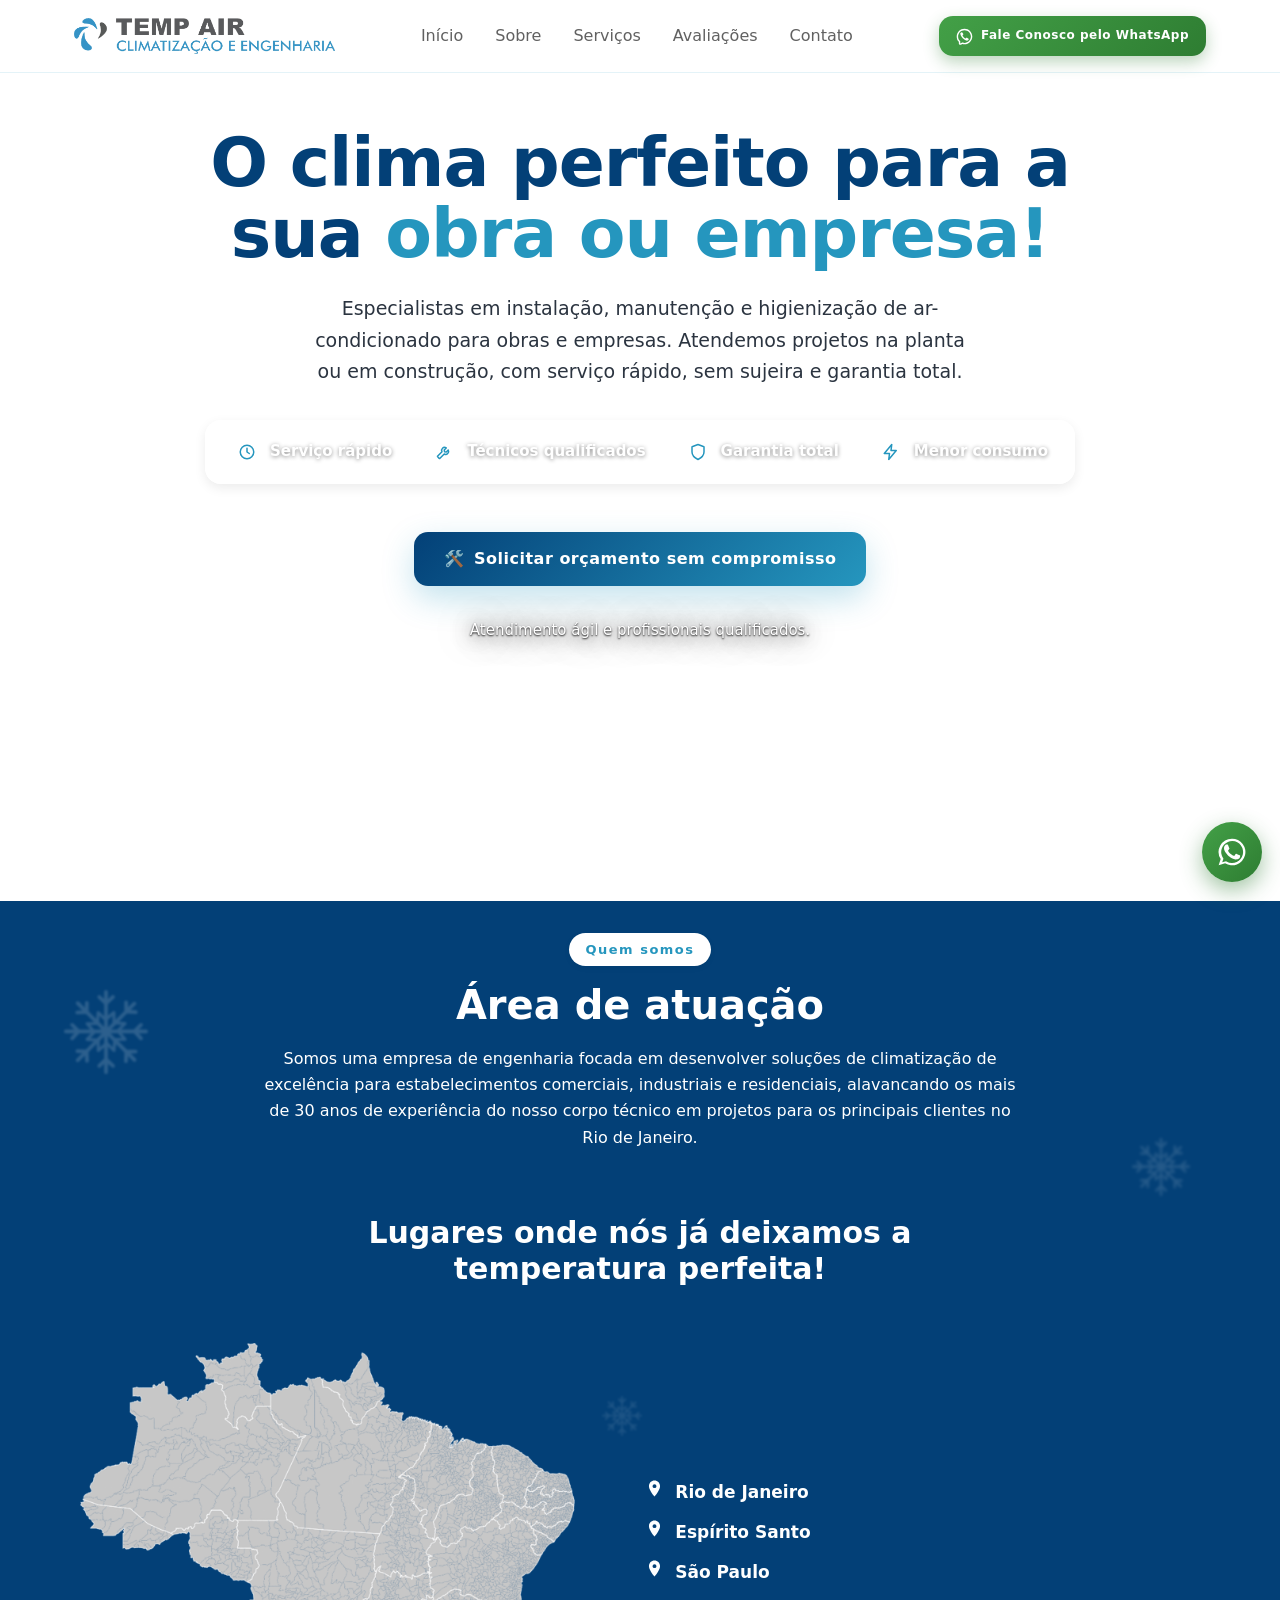
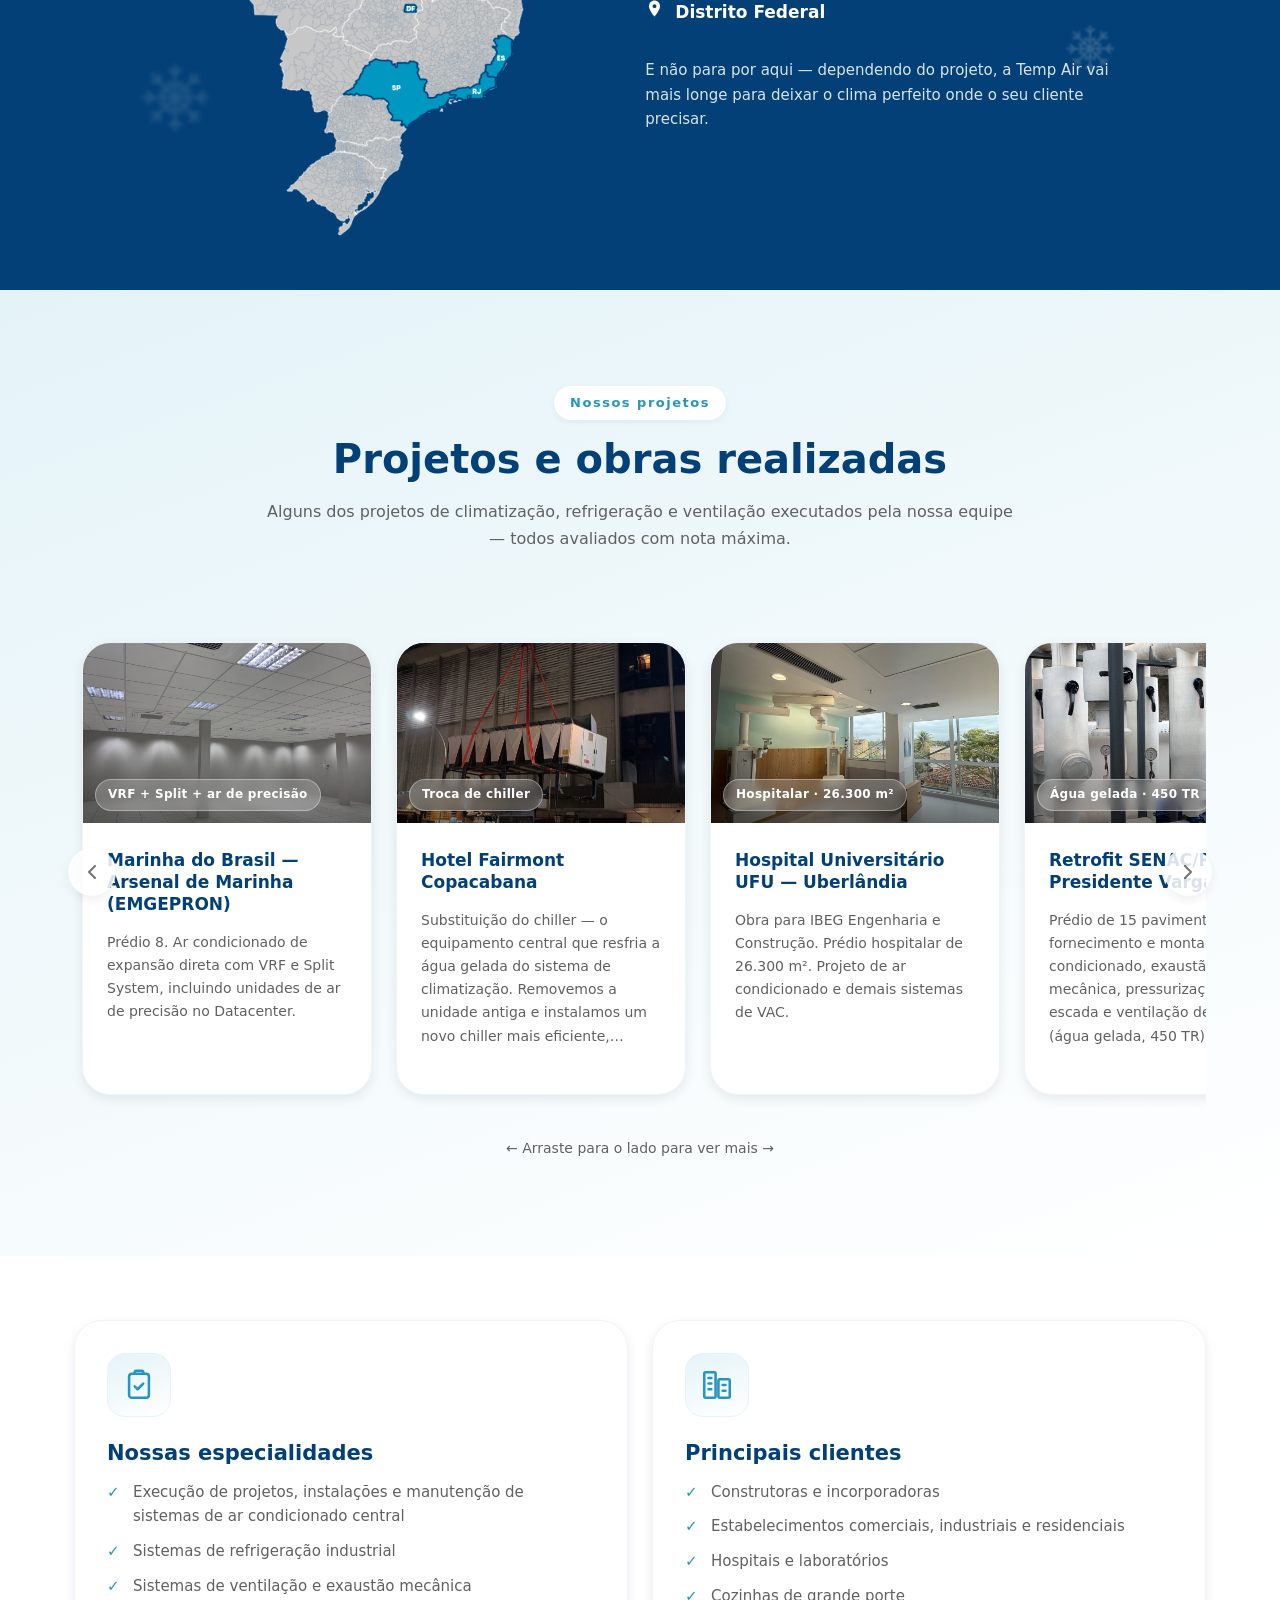
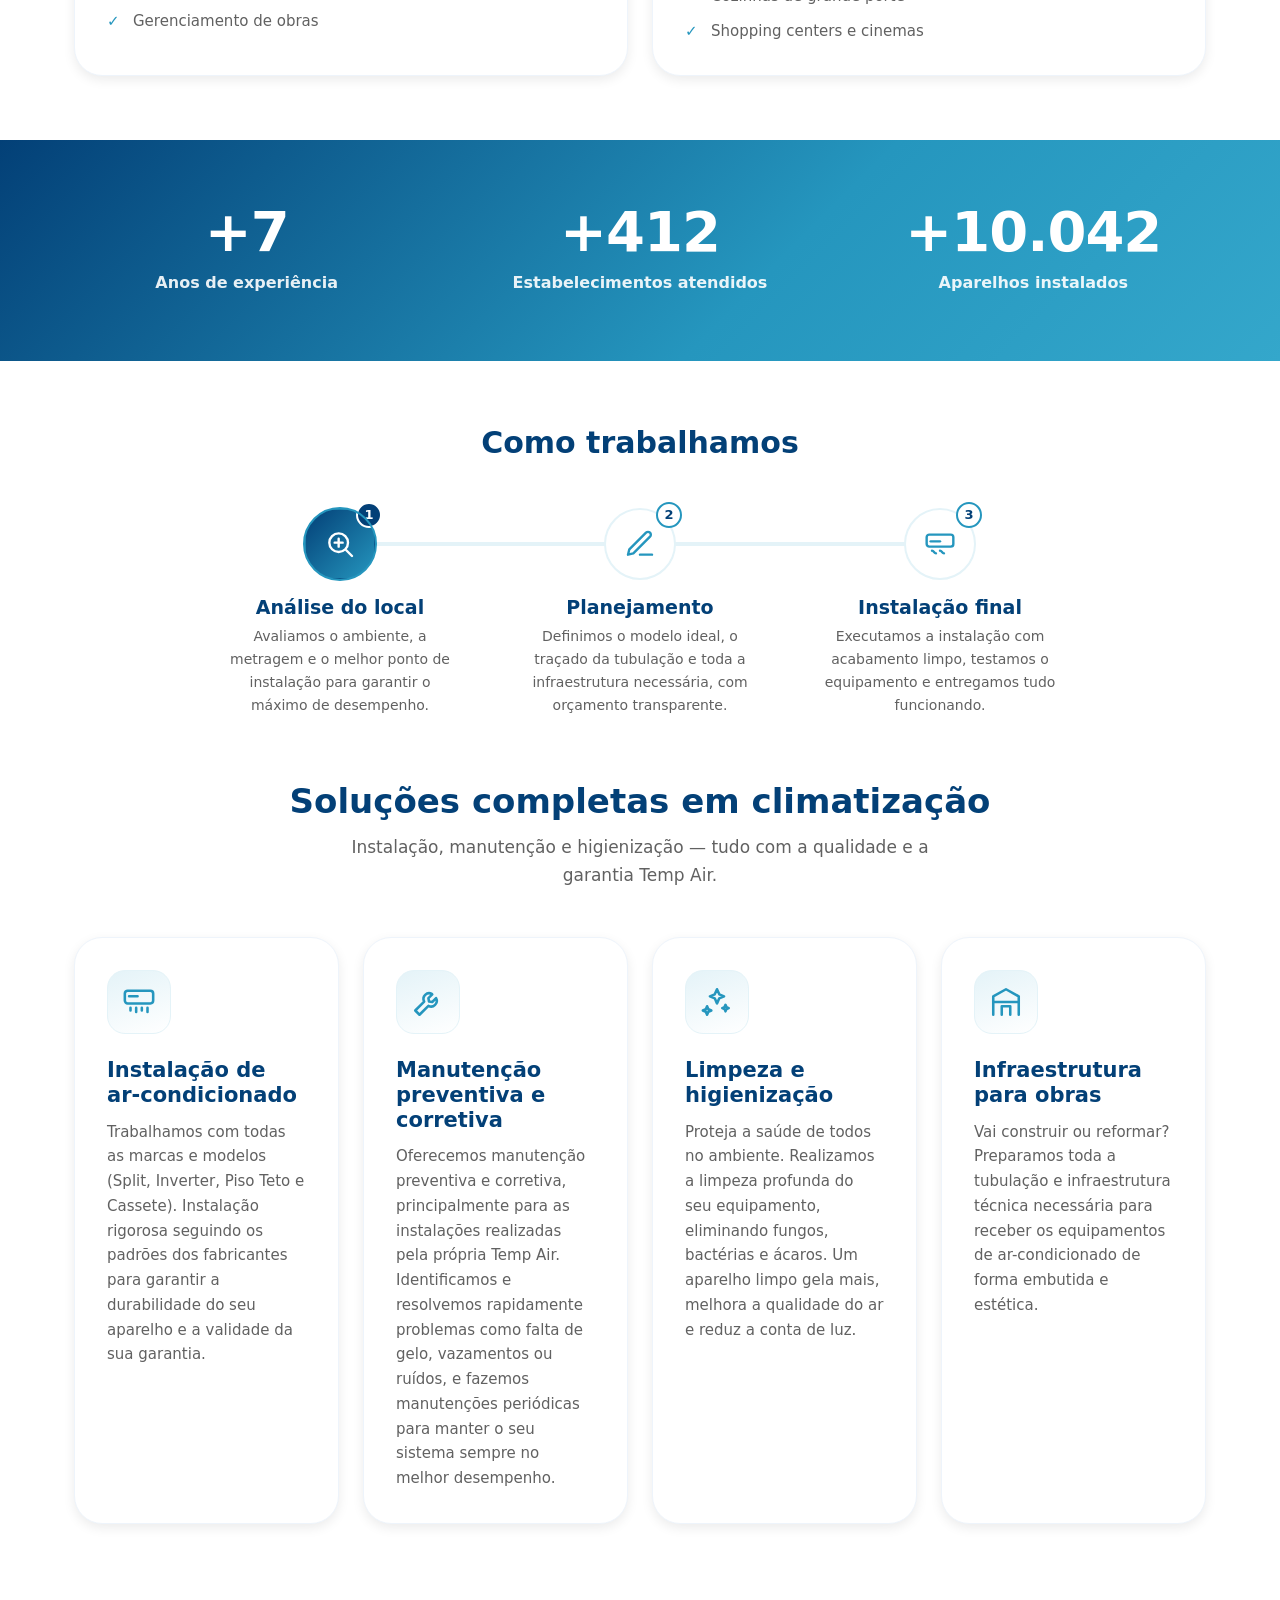
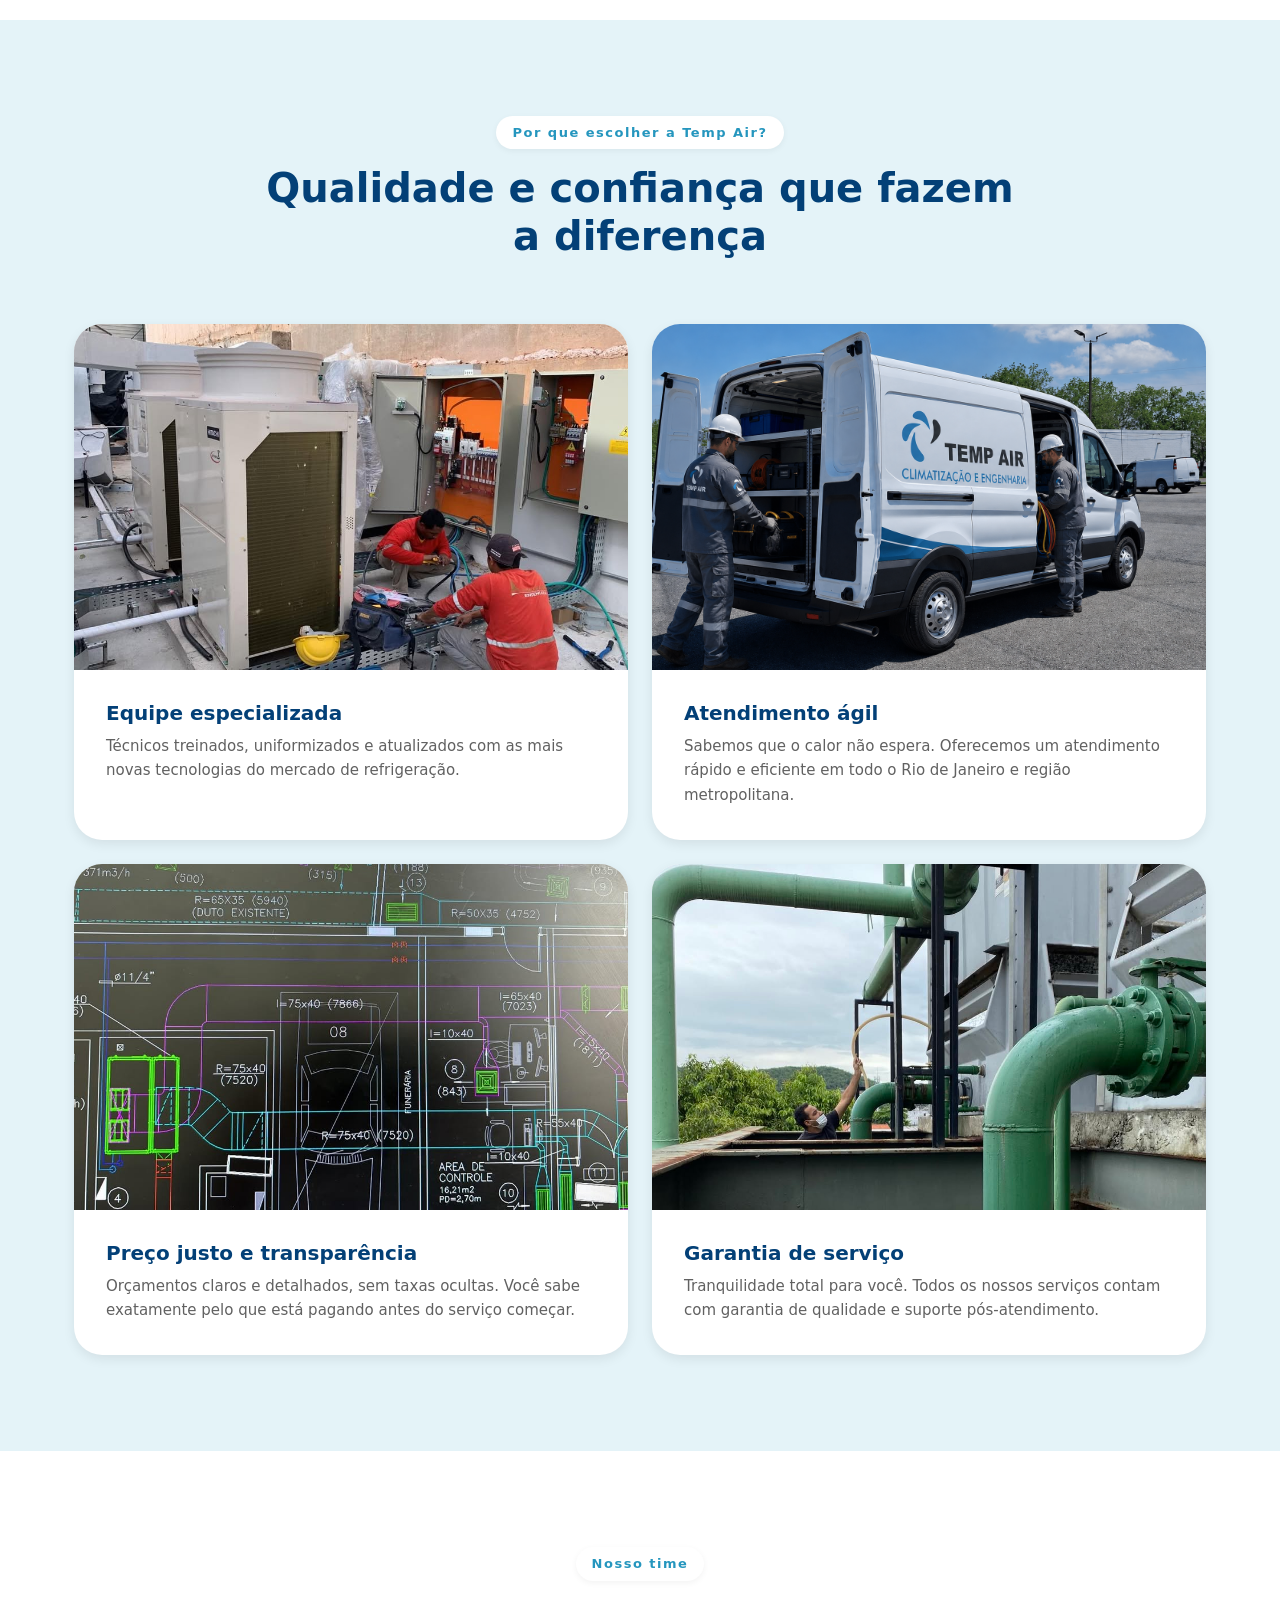
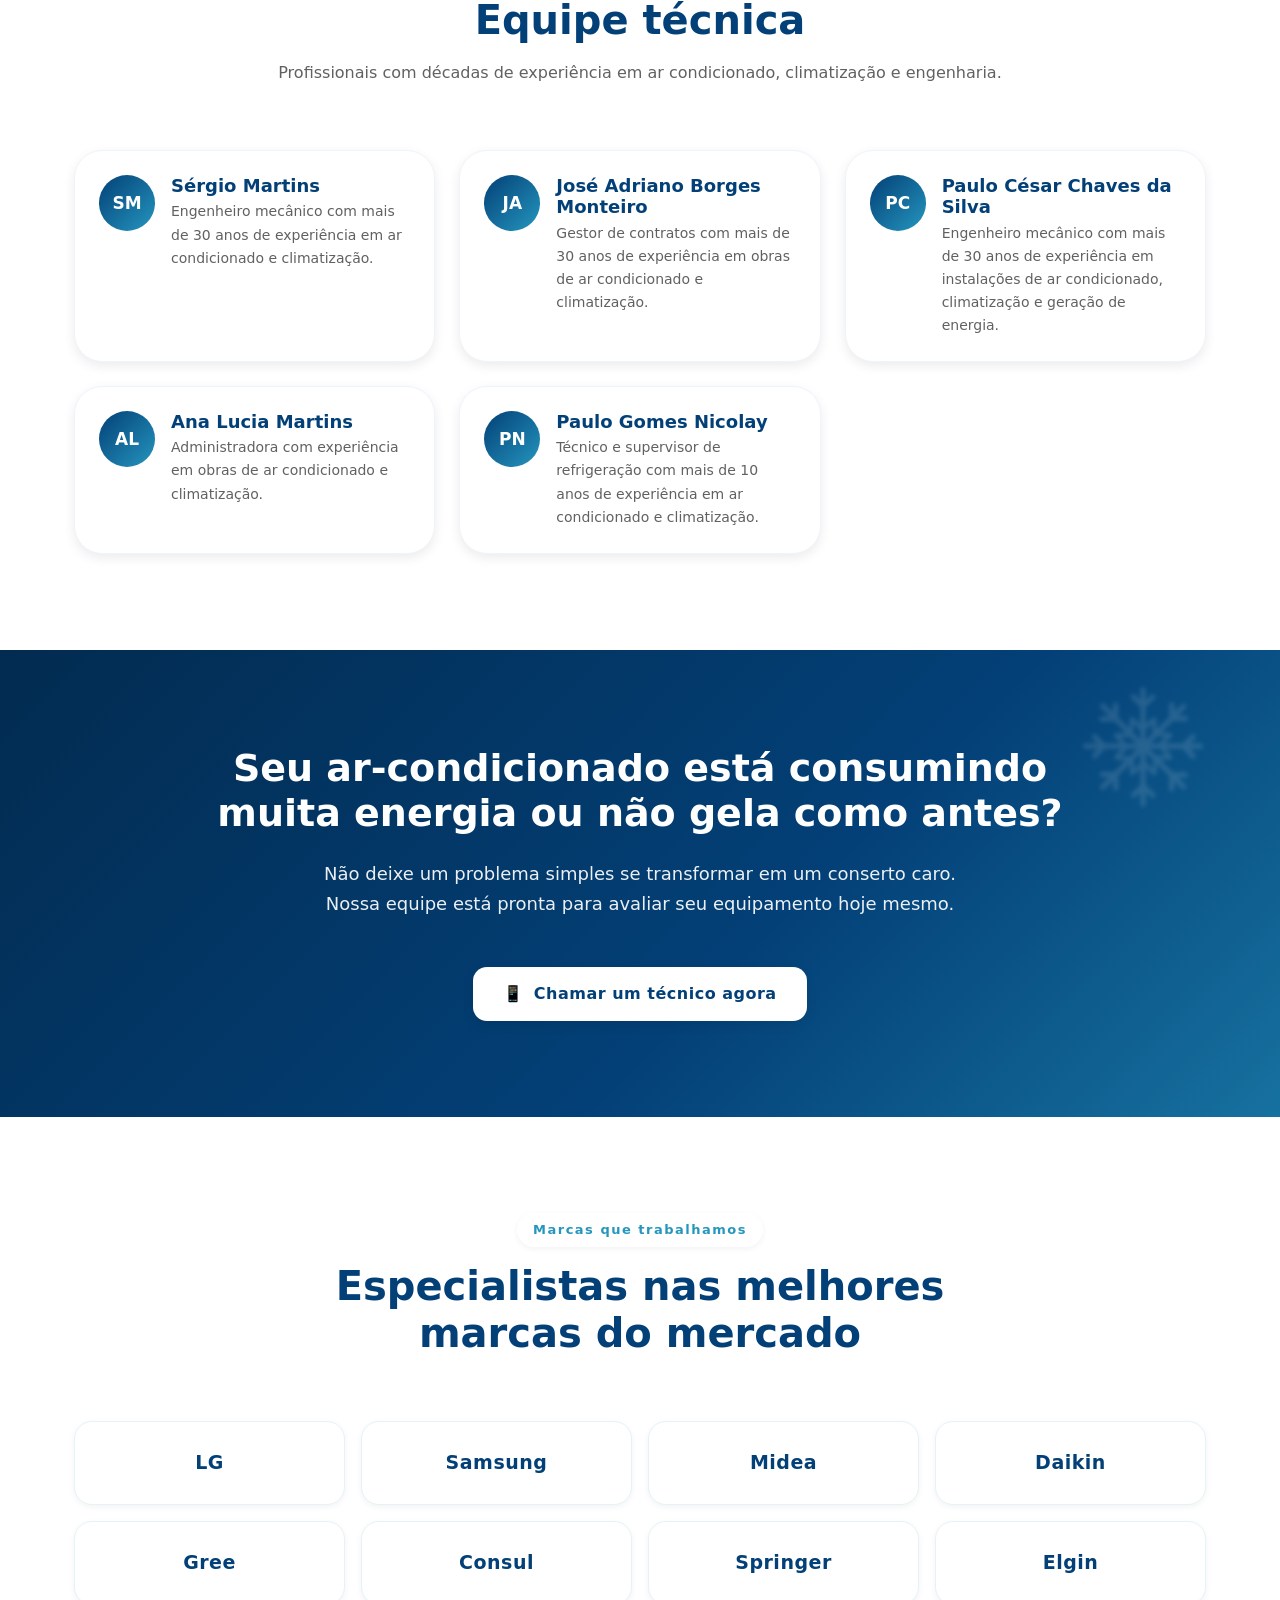
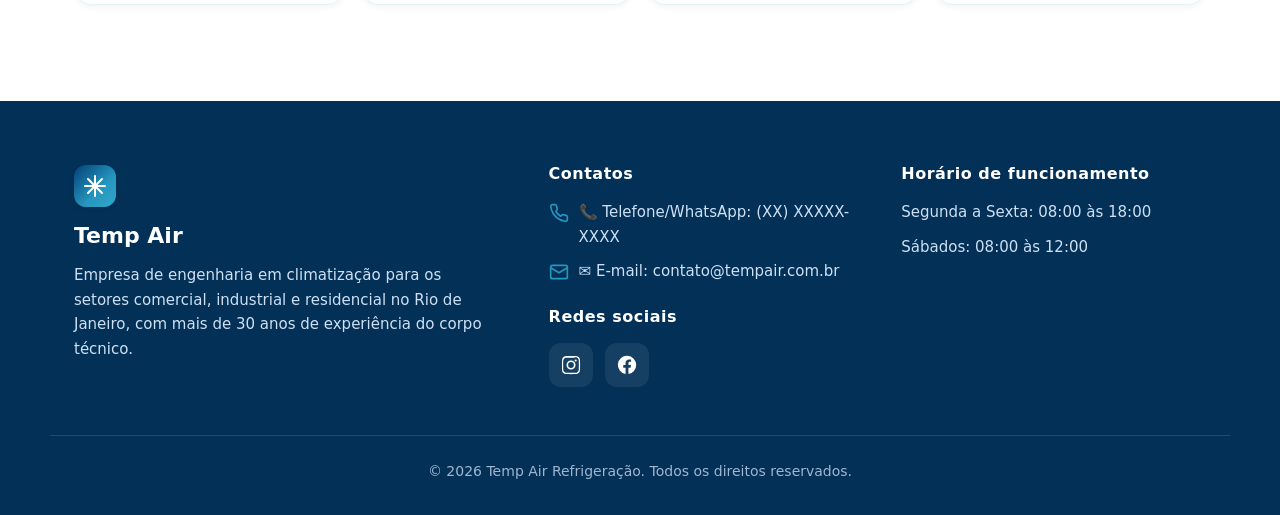
==== commit 8ef7e0ce: "mudança de ordem 5" ====
--- a/index.html
+++ b/index.html
@@ -121,7 +121,7 @@
           <p class="sobre-intro" style="margin-top:16px;">Somos uma empresa de engenharia focada em desenvolver soluções de climatização de excelência para estabelecimentos comerciais, industriais e residenciais, alavancando os mais de 30 anos de experiência do nosso corpo técnico em projetos para os principais clientes no Rio de Janeiro.</p>
         </div>
 
-        <h3 class="atuacao-title reveal">Lugares onde nós já deixamos o clima perfeito!</h3>
+        <h3 class="atuacao-title reveal">Lugares onde nós já deixamos a temperatura perfeita!</h3>
         <div class="atuacao-map reveal">
           <figure class="atuacao-map-fig">
             <img class="atuacao-map-img" src="midias/br.png" alt="Mapa do Brasil com os estados atendidos pela Temp Air em destaque: Rio de Janeiro, Espírito Santo, São Paulo e Distrito Federal" loading="lazy">
--- a/styles.css
+++ b/styles.css
@@ -562,7 +562,7 @@
 
 /* "Quem somos": fundo azul forte em gradiente + textos claros p/ contraste */
 #sobre {
-  background-image: var(--grad-brand);
+  background-color: var(--blue-deep);   /* azul forte sólido (sem gradiente) */
   padding-top: var(--sp-4);
   padding-bottom: var(--sp-6);
   position: relative;
@@ -581,11 +581,11 @@
   pointer-events: none;
   animation: sobre-snow-float 12s ease-in-out infinite;
 }
-.sobre-snow--1 { top: 9%;    left: 5%;   width: 84px; height: 84px; opacity: .16; filter: blur(2px); animation-duration: 13s; }
-.sobre-snow--2 { top: 24%;   right: 7%;  width: 58px; height: 58px; opacity: .13; filter: blur(3px); animation-duration: 10s; animation-delay: -3s; }
-.sobre-snow--3 { bottom: 16%; left: 11%; width: 68px; height: 68px; opacity: .12; filter: blur(4px); animation-duration: 15s; animation-delay: -6s; }
-.sobre-snow--4 { bottom: 22%; right: 13%; width: 48px; height: 48px; opacity: .18; filter: blur(2px); animation-duration: 11s; animation-delay: -2s; }
-.sobre-snow--5 { top: 50%;   left: 47%;  width: 40px; height: 40px; opacity: .10; filter: blur(2px); animation-duration: 14s; animation-delay: -8s; }
+.sobre-snow--1 { top: 9%;    left: 5%;   width: 84px; height: 84px; opacity: .16; filter: blur(1px);   animation-duration: 13s; }
+.sobre-snow--2 { top: 24%;   right: 7%;  width: 58px; height: 58px; opacity: .13; filter: blur(1.5px); animation-duration: 10s; animation-delay: -3s; }
+.sobre-snow--3 { bottom: 16%; left: 11%; width: 68px; height: 68px; opacity: .12; filter: blur(2px);   animation-duration: 15s; animation-delay: -6s; }
+.sobre-snow--4 { bottom: 22%; right: 13%; width: 48px; height: 48px; opacity: .18; filter: blur(1px);   animation-duration: 11s; animation-delay: -2s; }
+.sobre-snow--5 { top: 50%;   left: 47%;  width: 40px; height: 40px; opacity: .10; filter: blur(1px);   animation-duration: 14s; animation-delay: -8s; }
 @keyframes sobre-snow-float {
   0%, 100% { transform: translate(0, 0) rotate(0deg); }
   50%      { transform: translate(14px, 22px) rotate(16deg); }
@@ -1430,6 +1430,8 @@
   .hero-actions { width: 100%; }            /* mantém o botão full-width no flex column */
   .hero-actions .btn { width: 100%; }
   .sobre-intro { text-align: left; }        /* "Somos uma empresa…" à esquerda no mobile */
+  .atuacao-map { gap: var(--sp-2); }        /* mapa mais perto da lista de estados */
+  .atuacao-list { margin-top: var(--sp-1); }
   /* Projetos: equilibra o espaço acima/abaixo do parágrafo (era ~16px x ~90px) */
   #instalacoes .section-head { margin-bottom: 0; }
   #instalacoes .installs-track { padding-top: 22px; }   /* +20% sobre 18px */
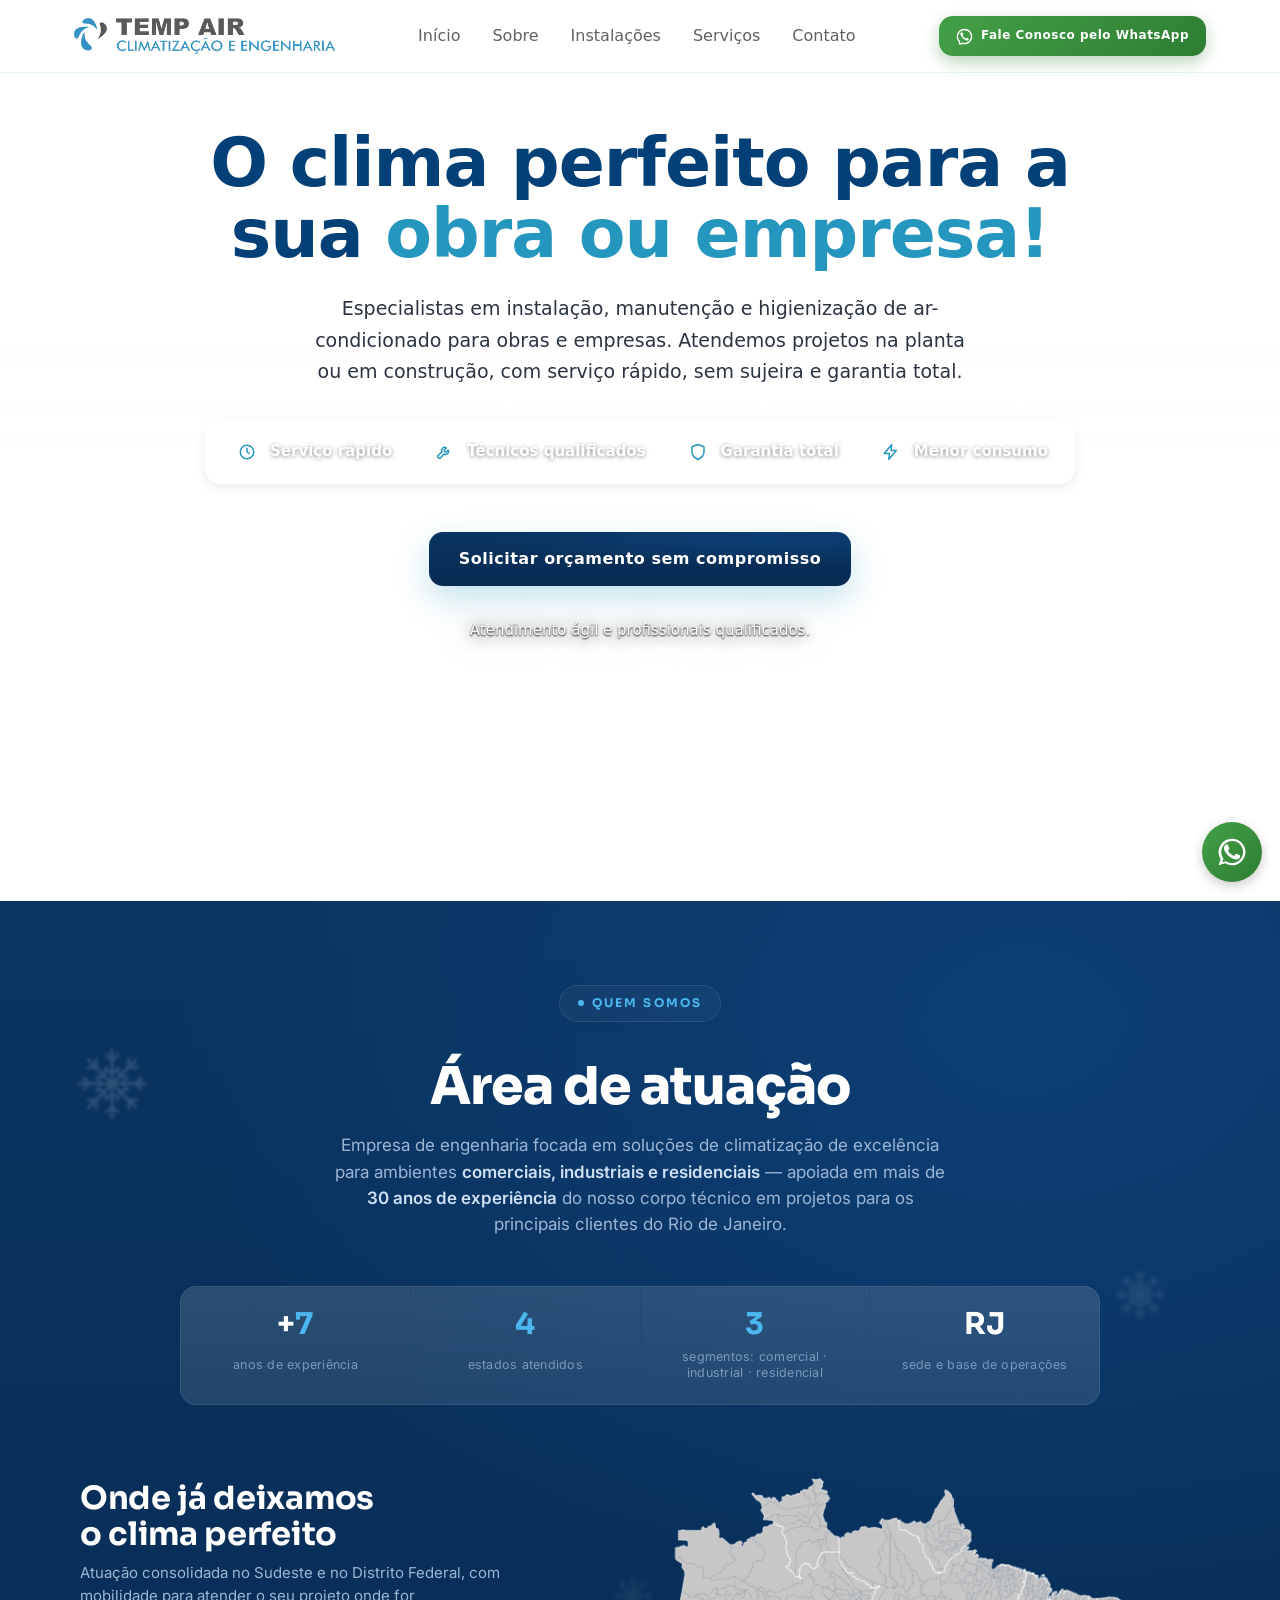
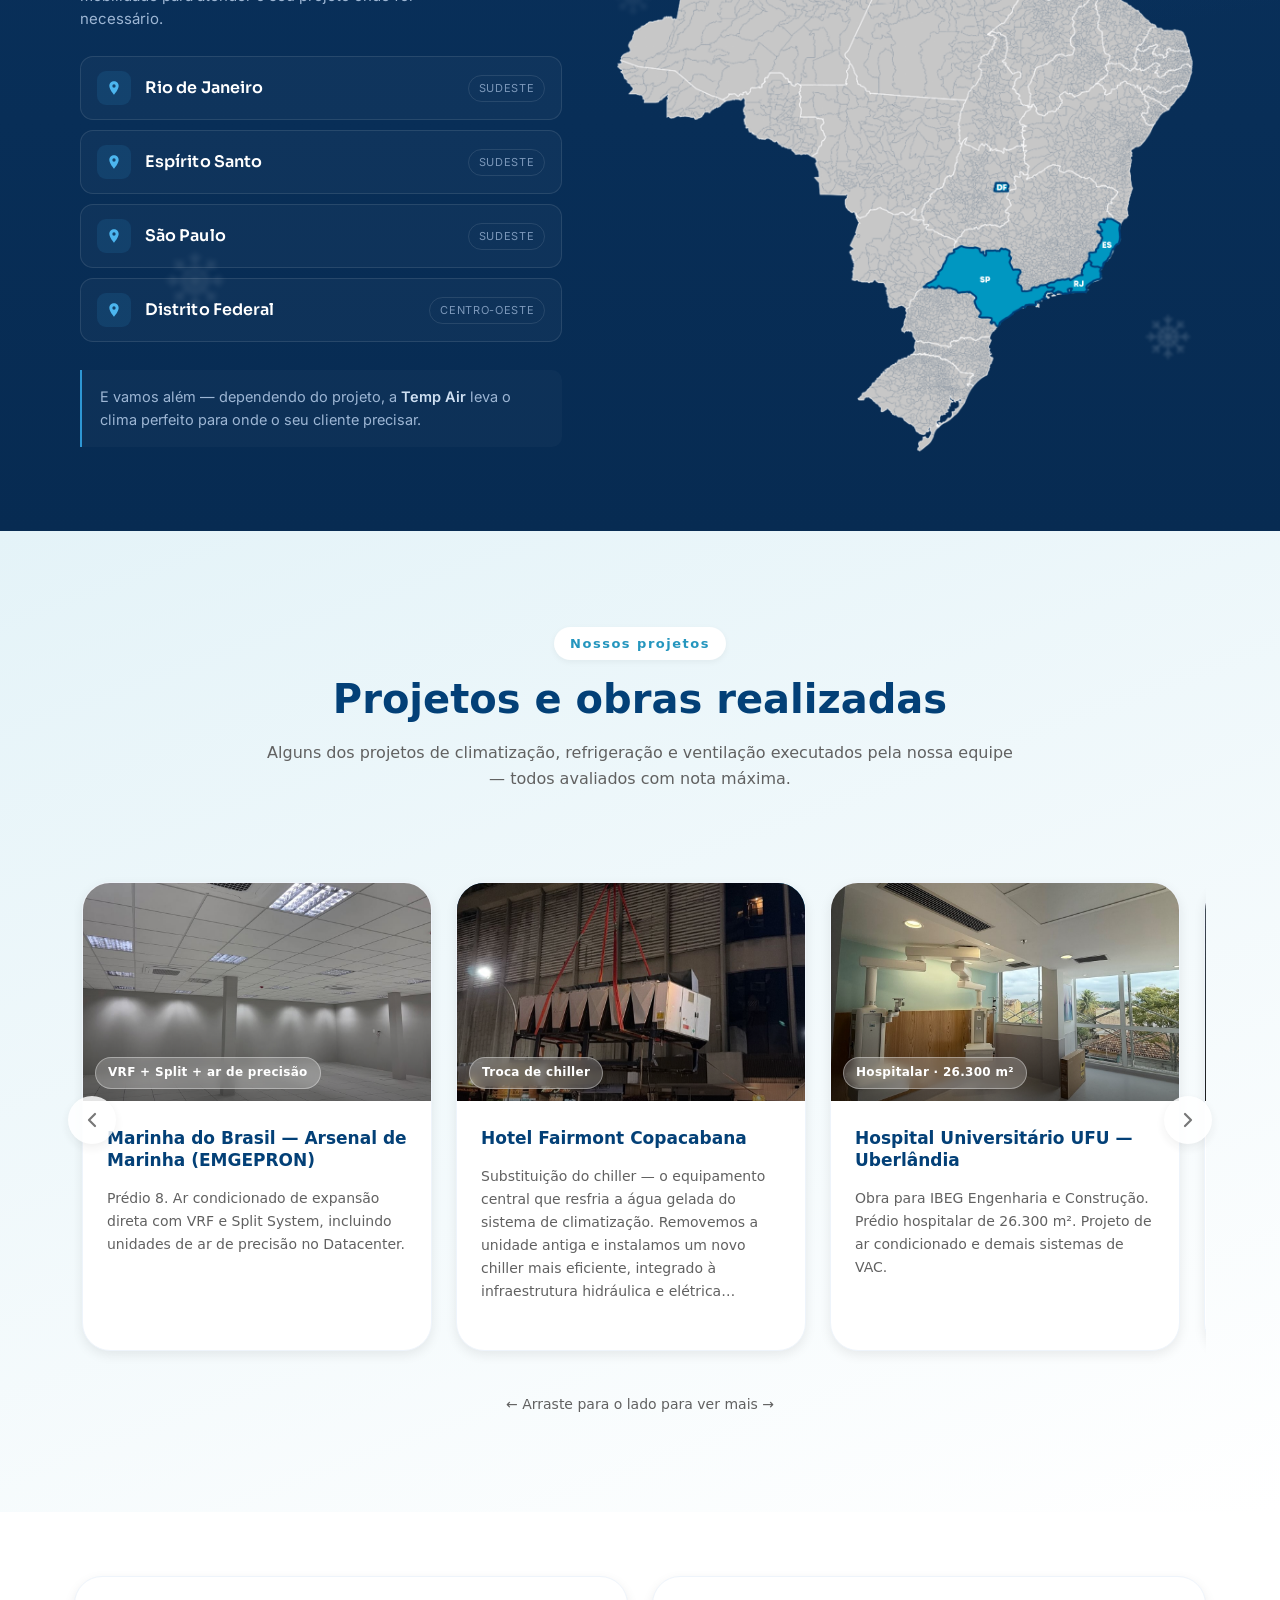
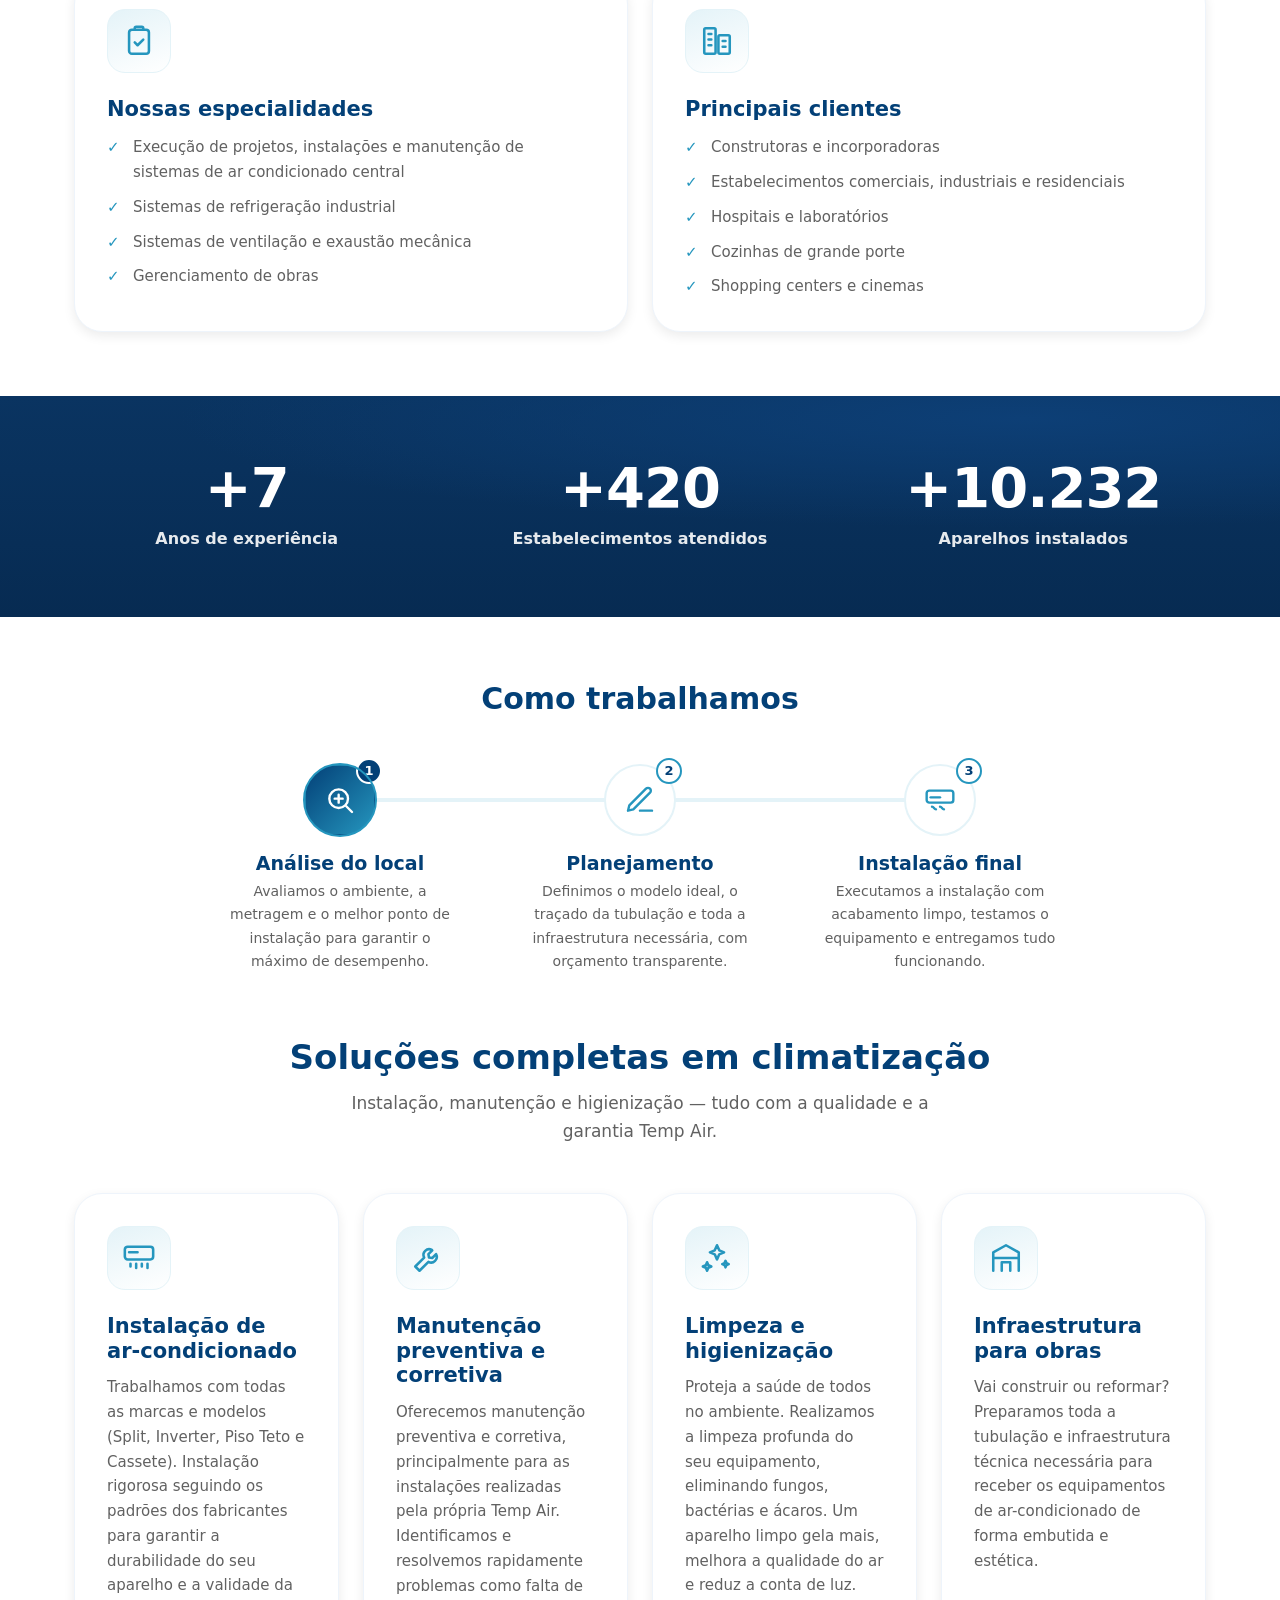
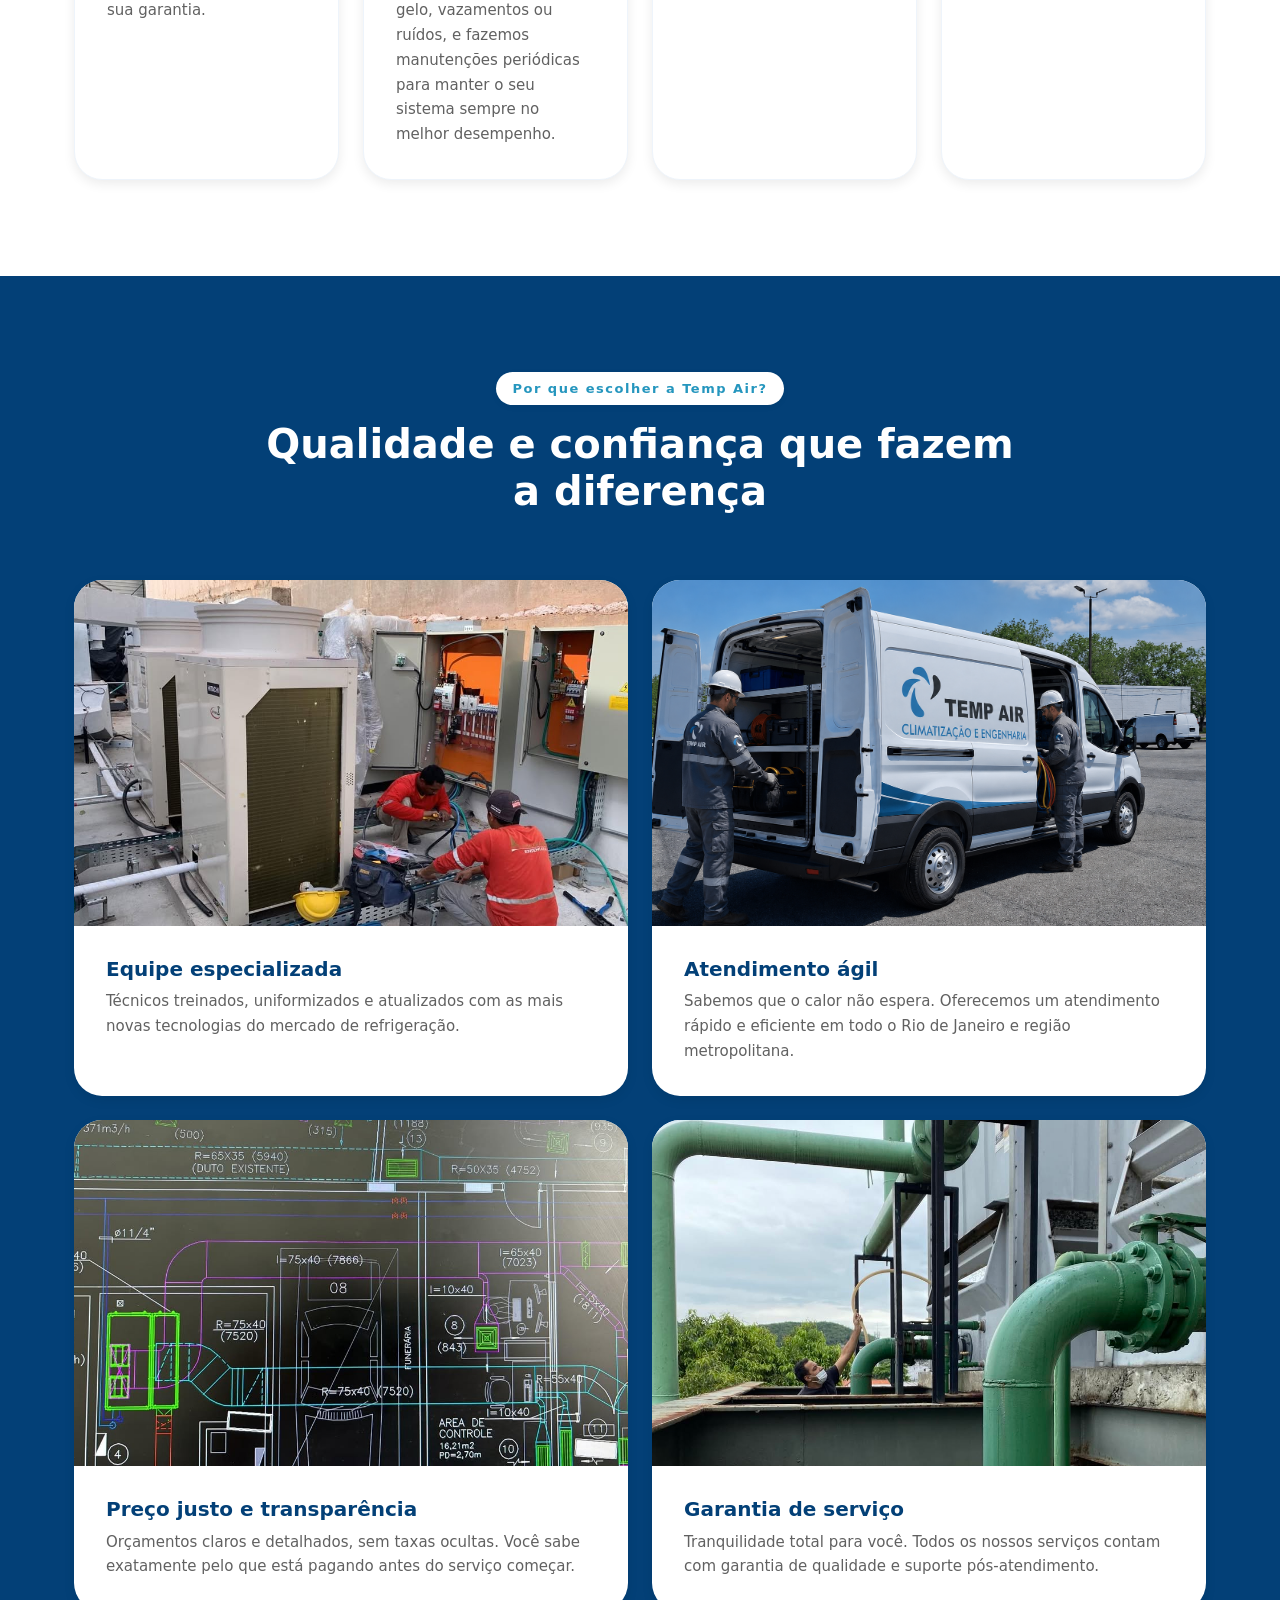
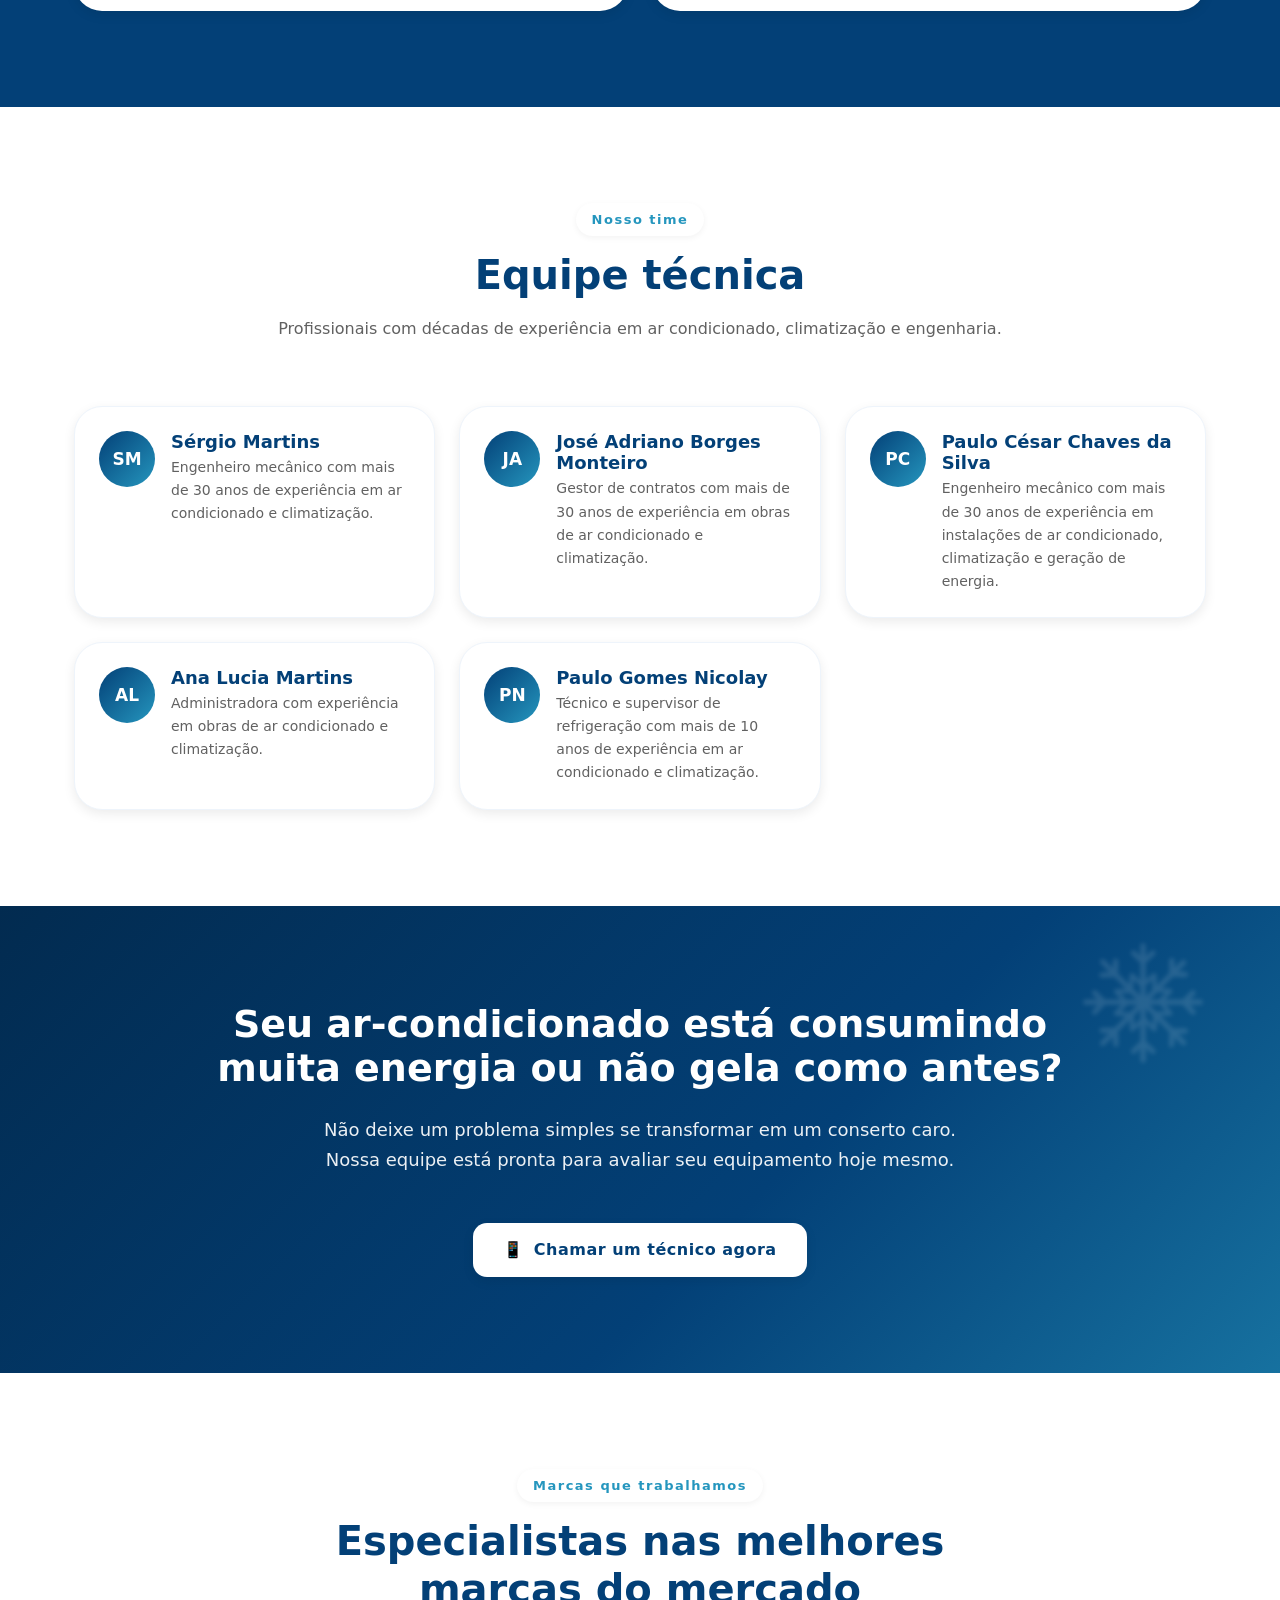
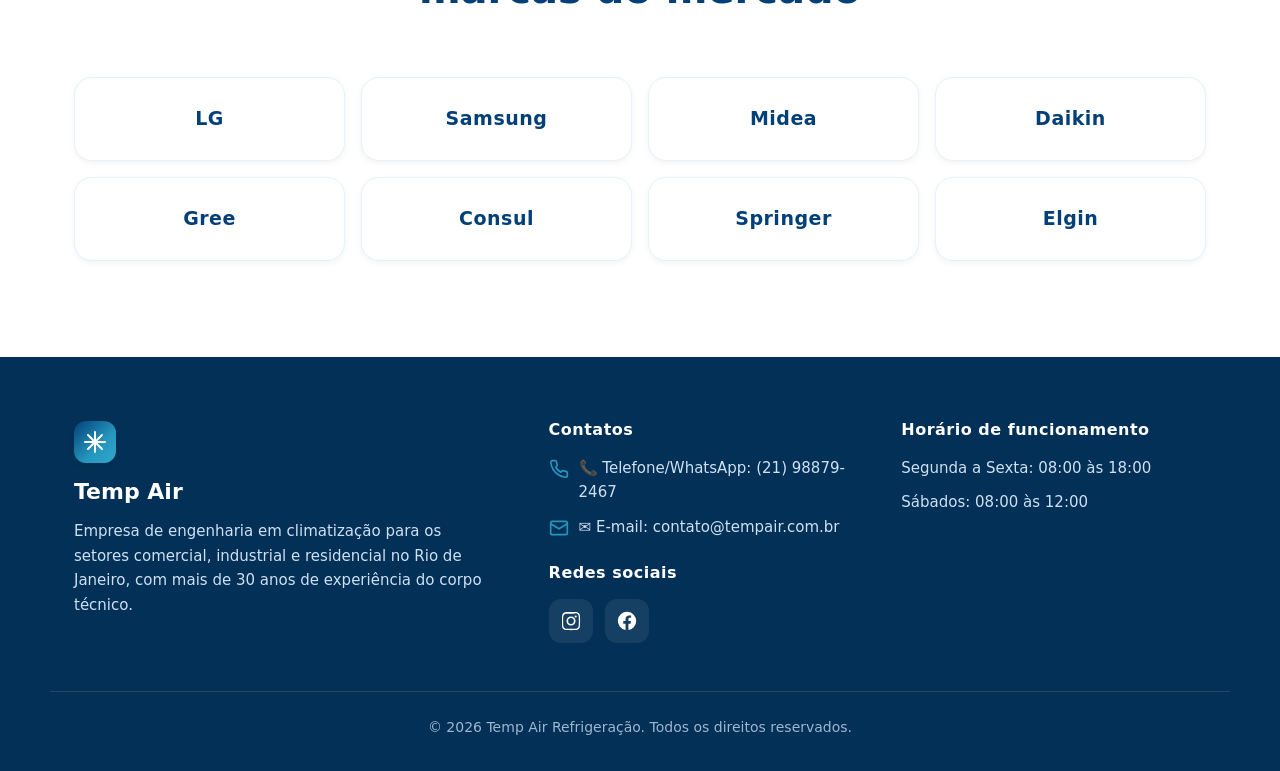
==== commit eb131e8b: "mudança de sobre nos" ====
--- a/index.html
+++ b/index.html
@@ -9,6 +9,11 @@
   <link rel="apple-touch-icon" href="midias/favicon.png">
   <title>Temp Air - Especialistas em Refrigeração</title>
 
+  <!-- Fontes do modelo da "Área de atuação" -->
+  <link rel="preconnect" href="https://fonts.googleapis.com">
+  <link rel="preconnect" href="https://fonts.gstatic.com" crossorigin>
+  <link href="https://fonts.googleapis.com/css2?family=Sora:wght@500;600;700;800&family=Inter:wght@400;500;600&display=swap" rel="stylesheet">
+
   <link rel="stylesheet" href="styles.css">
 </head>
 
@@ -26,11 +31,11 @@
         <ul>
           <li><a href="#inicio">Início</a></li>
           <li><a href="#sobre">Sobre</a></li>
+          <li><a href="#instalacoes">Instalações</a></li>
           <li><a href="#servicos">Serviços</a></li>
-          <li><a href="#instalacoes">Avaliações</a></li>
           <li class="nav-contato"><a href="#contato">Contato</a></li>
           <li class="nav-whatsapp">
-            <a class="btn btn-whatsapp" href="https://wa.me/55XXXXXXXXXXX" target="_blank" rel="noopener">
+            <a class="btn btn-whatsapp" href="https://api.whatsapp.com/send?phone=5521988792467&text=Ol%C3%A1!%20Vim%20pelo%20site%20e%20quero%20mais%20informa%C3%A7%C3%B5es." target="_blank" rel="noopener">
               <svg class="btn-icon" viewBox="0 0 24 24" width="20" height="20" fill="currentColor" aria-hidden="true"><path d="M6.014 8.00613C6.12827 7.1024 7.30277 5.87414 8.23488 6.01043L8.23339 6.00894C9.14051 6.18132 9.85859 7.74261 10.2635 8.44465C10.5504 8.95402 10.3641 9.4701 10.0965 9.68787C9.7355 9.97883 9.17099 10.3803 9.28943 10.7834C9.5 11.5 12 14 13.2296 14.7107C13.695 14.9797 14.0325 14.2702 14.3207 13.9067C14.5301 13.6271 15.0466 13.46 15.5548 13.736C16.3138 14.178 17.0288 14.6917 17.69 15.27C18.0202 15.546 18.0977 15.9539 17.8689 16.385C17.4659 17.1443 16.3003 18.1456 15.4542 17.9421C13.9764 17.5868 8 15.27 6.08033 8.55801C5.97237 8.24048 5.99955 8.12044 6.014 8.00613Z"/><path fill-rule="evenodd" clip-rule="evenodd" d="M12 23C10.7764 23 10.0994 22.8687 9 22.5L6.89443 23.5528C5.56462 24.2177 4 23.2507 4 21.7639V19.5C1.84655 17.492 1 15.1767 1 12C1 5.92487 5.92487 1 12 1C18.0751 1 23 5.92487 23 12C23 18.0751 18.0751 23 12 23ZM6 18.6303L5.36395 18.0372C3.69087 16.4772 3 14.7331 3 12C3 7.02944 7.02944 3 12 3C16.9706 3 21 7.02944 21 12C21 16.9706 16.9706 21 12 21C11.0143 21 10.552 20.911 9.63595 20.6038L8.84847 20.3397L6 21.7639V18.6303Z"/></svg> Fale Conosco pelo WhatsApp
             </a>
           </li>
@@ -38,7 +43,7 @@
       </nav>
 
       <div class="header-cta">
-        <a class="btn btn-whatsapp" href="https://wa.me/55XXXXXXXXXXX" target="_blank" rel="noopener" aria-label="Fale Conosco pelo WhatsApp">
+        <a class="btn btn-whatsapp" href="https://api.whatsapp.com/send?phone=5521988792467&text=Ol%C3%A1!%20Vim%20pelo%20site%20e%20quero%20mais%20informa%C3%A7%C3%B5es." target="_blank" rel="noopener" aria-label="Fale Conosco pelo WhatsApp">
           <svg class="btn-icon" viewBox="0 0 24 24" width="20" height="20" fill="currentColor" aria-hidden="true"><path d="M6.014 8.00613C6.12827 7.1024 7.30277 5.87414 8.23488 6.01043L8.23339 6.00894C9.14051 6.18132 9.85859 7.74261 10.2635 8.44465C10.5504 8.95402 10.3641 9.4701 10.0965 9.68787C9.7355 9.97883 9.17099 10.3803 9.28943 10.7834C9.5 11.5 12 14 13.2296 14.7107C13.695 14.9797 14.0325 14.2702 14.3207 13.9067C14.5301 13.6271 15.0466 13.46 15.5548 13.736C16.3138 14.178 17.0288 14.6917 17.69 15.27C18.0202 15.546 18.0977 15.9539 17.8689 16.385C17.4659 17.1443 16.3003 18.1456 15.4542 17.9421C13.9764 17.5868 8 15.27 6.08033 8.55801C5.97237 8.24048 5.99955 8.12044 6.014 8.00613Z"/><path fill-rule="evenodd" clip-rule="evenodd" d="M12 23C10.7764 23 10.0994 22.8687 9 22.5L6.89443 23.5528C5.56462 24.2177 4 23.2507 4 21.7639V19.5C1.84655 17.492 1 15.1767 1 12C1 5.92487 5.92487 1 12 1C18.0751 1 23 5.92487 23 12C23 18.0751 18.0751 23 12 23ZM6 18.6303L5.36395 18.0372C3.69087 16.4772 3 14.7331 3 12C3 7.02944 7.02944 3 12 3C16.9706 3 21 7.02944 21 12C21 16.9706 16.9706 21 12 21C11.0143 21 10.552 20.911 9.63595 20.6038L8.84847 20.3397L6 21.7639V18.6303Z"/></svg> <span class="btn-label">Fale Conosco pelo WhatsApp</span>
         </a>
       </div>
@@ -61,7 +66,7 @@
       <svg class="snow snow--2" viewBox="0 0 122.88 122.88" fill="currentColor" aria-hidden="true"><path d="M58.76,44.64l-6.9-6.9l-0.58,8.81l7.48,7.48V44.64L58.76,44.64z M32.17,35.1l-12.8,0.48c-1.49,0.05-2.74-1.11-2.79-2.6 c-0.05-1.49,1.11-2.74,2.6-2.79l7.78-0.29l-8.81-8.81c-1.06-1.06-1.06-2.77,0-3.83c1.06-1.06,2.77-1.06,3.83,0l8.67,8.67l0.12-7.29 c0.02-1.49,1.25-2.68,2.74-2.66c1.49,0.02,2.68,1.25,2.66,2.74l-0.2,12.52l11.23,11.23l0.64-9.78c0.07-1.19,1.1-2.1,2.29-2.02 c0.55,0.03,1.03,0.27,1.39,0.63l0,0l7.22,7.22V20.82l-9-8.72c-1.07-1.04-1.09-2.75-0.05-3.82c1.04-1.07,2.75-1.09,3.82-0.05 l5.23,5.07V2.71c0-1.5,1.21-2.71,2.71-2.71c1.5,0,2.71,1.21,2.71,2.71v10.77l5.71-5.29c1.09-1.02,2.8-0.96,3.82,0.14 c1.02,1.09,0.96,2.8-0.14,3.82l-9.39,8.71v16.89l7.51-6.58c0.9-0.79,2.26-0.69,3.05,0.2c0.36,0.41,0.53,0.92,0.53,1.42h0.01v10.92 l13.07-13.07l-0.2-12.52c-0.02-1.49,1.17-2.72,2.66-2.74c1.49-0.02,2.72,1.17,2.74,2.66l0.12,7.29l7.49-7.49 c1.06-1.06,2.77-1.06,3.83,0c1.06,1.06,1.06,2.77,0,3.83l-7.62,7.62l7.78,0.29c1.49,0.05,2.66,1.3,2.6,2.79 c-0.05,1.49-1.3,2.66-2.79,2.6l-12.8-0.48L80.31,46.34l9.28,0.61c1.19,0.07,2.1,1.1,2.02,2.29c-0.03,0.55-0.27,1.03-0.63,1.39l0,0 l-7.28,7.28h18.34l8.72-9c1.04-1.07,2.75-1.09,3.82-0.05c1.07,1.04,1.09,2.75,0.05,3.82l-5.07,5.23h10.58 c1.5,0,2.71,1.21,2.71,2.71c0,1.5-1.21,2.71-2.71,2.71H109.4l5.29,5.71c1.02,1.09,0.96,2.8-0.14,3.82 c-1.09,1.02-2.8,0.96-3.82-0.14l-8.71-9.39H84.59l6.53,7.45c0.79,0.9,0.69,2.26-0.2,3.05c-0.41,0.36-0.92,0.53-1.42,0.53v0.01 H79.11L92.23,87.5l12.52-0.2c1.49-0.02,2.72,1.17,2.74,2.66c0.02,1.49-1.17,2.72-2.66,2.74l-7.29,0.12l7.49,7.49 c1.06,1.06,1.06,2.77,0,3.83c-1.06,1.06-2.77,1.06-3.83,0l-7.62-7.62l-0.29,7.78c-0.05,1.49-1.3,2.66-2.79,2.6 c-1.49-0.05-2.66-1.3-2.6-2.79l0.48-12.8l-12.4-12.4l-0.64,9.78c-0.07,1.19-1.1,2.1-2.29,2.02c-0.55-0.03-1.03-0.27-1.39-0.63l0,0 l-7.47-7.47v17.72l9.39,8.71c1.09,1.02,1.15,2.73,0.14,3.82c-1.02,1.09-2.73,1.15-3.82,0.14l-5.71-5.29v12.45 c0,1.5-1.21,2.71-2.71,2.71c-1.5,0-2.71-1.21-2.71-2.71v-12.26l-5.23,5.07c-1.07,1.04-2.78,1.02-3.82-0.05 c-1.04-1.07-1.02-2.78,0.05-3.82l9-8.72V83.86l-7.26,6.36c-0.9,0.79-2.26,0.69-3.05-0.2c-0.36-0.41-0.53-0.92-0.53-1.42h-0.01 v-9.85L35.94,90.71l0.48,12.8c0.05,1.49-1.11,2.74-2.6,2.79c-1.49,0.05-2.74-1.11-2.79-2.6l-0.29-7.78l-8.81,8.81 c-1.06,1.06-2.77,1.06-3.83,0c-1.06-1.06-1.06-2.77,0-3.83l8.67-8.67l-7.29-0.12c-1.49-0.02-2.68-1.25-2.66-2.74 c0.02-1.49,1.25-2.68,2.74-2.66l12.52,0.2l11.8-11.8l-10.28-0.68c-1.19-0.07-2.1-1.1-2.02-2.29c0.03-0.55,0.27-1.03,0.63-1.39l0,0 l7.4-7.41H22.54l-8.71,9.39c-1.02,1.09-2.73,1.15-3.82,0.14c-1.09-1.02-1.15-2.73-0.14-3.82l5.29-5.71H2.71 c-1.5,0-2.71-1.21-2.71-2.71c0-1.5,1.21-2.71,2.71-2.71h12.26l-5.07-5.23c-1.04-1.07-1.02-2.78,0.05-3.82 c1.07-1.04,2.78-1.02,3.82,0.05l8.72,9h15.99l-6.41-7.32c-0.79-0.9-0.69-2.26,0.2-3.05c0.41-0.36,0.92-0.53,1.42-0.53v-0.01h10.38 L32.17,35.1L32.17,35.1z M48.41,51.35h-9.95l5.76,6.57h10.76L48.41,51.35L48.41,51.35z M71.91,74.84l-7.73-7.73v9.39l7.15,7.15 L71.91,74.84L71.91,74.84z M68.07,63.34l6.7,6.7h9.95l-5.87-6.7H68.07L68.07,63.34z M45.73,63.34l-7.09,7.09l9.31,0.61l7.71-7.71 H45.73L45.73,63.34z M68.73,57.92h8.85l6.97-6.97l-8.31-0.55L68.73,57.92L68.73,57.92z M52.25,74.4v9.41l6.51-5.71V67.89 L52.25,74.4L52.25,74.4z M64.18,54.81l6.76-6.76V37.57l-6.76,5.93V54.81L64.18,54.81z"/></svg>
       <svg class="snow snow--3" viewBox="0 0 122.88 122.88" fill="currentColor" aria-hidden="true"><path d="M58.76,44.64l-6.9-6.9l-0.58,8.81l7.48,7.48V44.64L58.76,44.64z M32.17,35.1l-12.8,0.48c-1.49,0.05-2.74-1.11-2.79-2.6 c-0.05-1.49,1.11-2.74,2.6-2.79l7.78-0.29l-8.81-8.81c-1.06-1.06-1.06-2.77,0-3.83c1.06-1.06,2.77-1.06,3.83,0l8.67,8.67l0.12-7.29 c0.02-1.49,1.25-2.68,2.74-2.66c1.49,0.02,2.68,1.25,2.66,2.74l-0.2,12.52l11.23,11.23l0.64-9.78c0.07-1.19,1.1-2.1,2.29-2.02 c0.55,0.03,1.03,0.27,1.39,0.63l0,0l7.22,7.22V20.82l-9-8.72c-1.07-1.04-1.09-2.75-0.05-3.82c1.04-1.07,2.75-1.09,3.82-0.05 l5.23,5.07V2.71c0-1.5,1.21-2.71,2.71-2.71c1.5,0,2.71,1.21,2.71,2.71v10.77l5.71-5.29c1.09-1.02,2.8-0.96,3.82,0.14 c1.02,1.09,0.96,2.8-0.14,3.82l-9.39,8.71v16.89l7.51-6.58c0.9-0.79,2.26-0.69,3.05,0.2c0.36,0.41,0.53,0.92,0.53,1.42h0.01v10.92 l13.07-13.07l-0.2-12.52c-0.02-1.49,1.17-2.72,2.66-2.74c1.49-0.02,2.72,1.17,2.74,2.66l0.12,7.29l7.49-7.49 c1.06-1.06,2.77-1.06,3.83,0c1.06,1.06,1.06,2.77,0,3.83l-7.62,7.62l7.78,0.29c1.49,0.05,2.66,1.3,2.6,2.79 c-0.05,1.49-1.3,2.66-2.79,2.6l-12.8-0.48L80.31,46.34l9.28,0.61c1.19,0.07,2.1,1.1,2.02,2.29c-0.03,0.55-0.27,1.03-0.63,1.39l0,0 l-7.28,7.28h18.34l8.72-9c1.04-1.07,2.75-1.09,3.82-0.05c1.07,1.04,1.09,2.75,0.05,3.82l-5.07,5.23h10.58 c1.5,0,2.71,1.21,2.71,2.71c0,1.5-1.21,2.71-2.71,2.71H109.4l5.29,5.71c1.02,1.09,0.96,2.8-0.14,3.82 c-1.09,1.02-2.8,0.96-3.82-0.14l-8.71-9.39H84.59l6.53,7.45c0.79,0.9,0.69,2.26-0.2,3.05c-0.41,0.36-0.92,0.53-1.42,0.53v0.01 H79.11L92.23,87.5l12.52-0.2c1.49-0.02,2.72,1.17,2.74,2.66c0.02,1.49-1.17,2.72-2.66,2.74l-7.29,0.12l7.49,7.49 c1.06,1.06,1.06,2.77,0,3.83c-1.06,1.06-2.77,1.06-3.83,0l-7.62-7.62l-0.29,7.78c-0.05,1.49-1.3,2.66-2.79,2.6 c-1.49-0.05-2.66-1.3-2.6-2.79l0.48-12.8l-12.4-12.4l-0.64,9.78c-0.07,1.19-1.1,2.1-2.29,2.02c-0.55-0.03-1.03-0.27-1.39-0.63l0,0 l-7.47-7.47v17.72l9.39,8.71c1.09,1.02,1.15,2.73,0.14,3.82c-1.02,1.09-2.73,1.15-3.82,0.14l-5.71-5.29v12.45 c0,1.5-1.21,2.71-2.71,2.71c-1.5,0-2.71-1.21-2.71-2.71v-12.26l-5.23,5.07c-1.07,1.04-2.78,1.02-3.82-0.05 c-1.04-1.07-1.02-2.78,0.05-3.82l9-8.72V83.86l-7.26,6.36c-0.9,0.79-2.26,0.69-3.05-0.2c-0.36-0.41-0.53-0.92-0.53-1.42h-0.01 v-9.85L35.94,90.71l0.48,12.8c0.05,1.49-1.11,2.74-2.6,2.79c-1.49,0.05-2.74-1.11-2.79-2.6l-0.29-7.78l-8.81,8.81 c-1.06,1.06-2.77,1.06-3.83,0c-1.06-1.06-1.06-2.77,0-3.83l8.67-8.67l-7.29-0.12c-1.49-0.02-2.68-1.25-2.66-2.74 c0.02-1.49,1.25-2.68,2.74-2.66l12.52,0.2l11.8-11.8l-10.28-0.68c-1.19-0.07-2.1-1.1-2.02-2.29c0.03-0.55,0.27-1.03,0.63-1.39l0,0 l7.4-7.41H22.54l-8.71,9.39c-1.02,1.09-2.73,1.15-3.82,0.14c-1.09-1.02-1.15-2.73-0.14-3.82l5.29-5.71H2.71 c-1.5,0-2.71-1.21-2.71-2.71c0-1.5,1.21-2.71,2.71-2.71h12.26l-5.07-5.23c-1.04-1.07-1.02-2.78,0.05-3.82 c1.07-1.04,2.78-1.02,3.82,0.05l8.72,9h15.99l-6.41-7.32c-0.79-0.9-0.69-2.26,0.2-3.05c0.41-0.36,0.92-0.53,1.42-0.53v-0.01h10.38 L32.17,35.1L32.17,35.1z M48.41,51.35h-9.95l5.76,6.57h10.76L48.41,51.35L48.41,51.35z M71.91,74.84l-7.73-7.73v9.39l7.15,7.15 L71.91,74.84L71.91,74.84z M68.07,63.34l6.7,6.7h9.95l-5.87-6.7H68.07L68.07,63.34z M45.73,63.34l-7.09,7.09l9.31,0.61l7.71-7.71 H45.73L45.73,63.34z M68.73,57.92h8.85l6.97-6.97l-8.31-0.55L68.73,57.92L68.73,57.92z M52.25,74.4v9.41l6.51-5.71V67.89 L52.25,74.4L52.25,74.4z M64.18,54.81l6.76-6.76V37.57l-6.76,5.93V54.81L64.18,54.81z"/></svg>
 
-      <div class="hero-inner reveal">
+      <div class="hero-inner">
         <h1 id="hero-title">O clima perfeito para a sua <span class="hl">obra ou empresa!</span></h1>
         <p class="hero-sub">Especialistas em instalação, manutenção e higienização de ar-condicionado para obras e empresas. Atendemos projetos na planta ou em construção, com serviço rápido, sem sujeira e garantia total.</p>
 
@@ -90,8 +95,8 @@
         </div>
 
         <div class="hero-actions">
-          <a class="btn btn-primary" href="#contato">
-            <span aria-hidden="true">🛠️</span> Solicitar orçamento sem compromisso
+          <a class="btn btn-primary" href="https://api.whatsapp.com/send?phone=5521988792467&text=Ol%C3%A1!%20Vim%20pelo%20site%20e%20quero%20mais%20informa%C3%A7%C3%B5es.">
+            Solicitar orçamento sem compromisso
           </a>
         </div>
 
@@ -106,34 +111,61 @@
     </section>
 
     <!-- ============================= ÁREA DE ATUAÇÃO ============================= -->
-    <section class="section" id="sobre" aria-labelledby="sobre-title">
-      <!-- Flocos de neve decorativos (SVG real em máscara, desfocados e animados) -->
-      <span class="sobre-snow sobre-snow--1" aria-hidden="true"></span>
-      <span class="sobre-snow sobre-snow--2" aria-hidden="true"></span>
-      <span class="sobre-snow sobre-snow--3" aria-hidden="true"></span>
-      <span class="sobre-snow sobre-snow--4" aria-hidden="true"></span>
-      <span class="sobre-snow sobre-snow--5" aria-hidden="true"></span>
-
-      <div class="container">
-        <div class="section-head reveal">
+    <section class="ta-wrap" id="sobre" aria-labelledby="sobre-title">
+      <!-- Flocos de neve decorativos (SVG, levemente desfocados) -->
+      <span class="ta-snow ta-snow--1" aria-hidden="true"></span>
+      <span class="ta-snow ta-snow--2" aria-hidden="true"></span>
+      <span class="ta-snow ta-snow--3" aria-hidden="true"></span>
+      <span class="ta-snow ta-snow--4" aria-hidden="true"></span>
+      <span class="ta-snow ta-snow--5" aria-hidden="true"></span>
+
+      <div class="ta-inner">
+        <div class="ta-head fade">
           <span class="eyebrow">Quem somos</span>
-          <h2 id="sobre-title">Área de atuação</h2>
-          <p class="sobre-intro" style="margin-top:16px;">Somos uma empresa de engenharia focada em desenvolver soluções de climatização de excelência para estabelecimentos comerciais, industriais e residenciais, alavancando os mais de 30 anos de experiência do nosso corpo técnico em projetos para os principais clientes no Rio de Janeiro.</p>
-        </div>
-
-        <h3 class="atuacao-title reveal">Lugares onde nós já deixamos a temperatura perfeita!</h3>
-        <div class="atuacao-map reveal">
-          <figure class="atuacao-map-fig">
-            <img class="atuacao-map-img" src="midias/br.png" alt="Mapa do Brasil com os estados atendidos pela Temp Air em destaque: Rio de Janeiro, Espírito Santo, São Paulo e Distrito Federal" loading="lazy">
-          </figure>
-          <div class="atuacao-map-info">
-            <ul class="atuacao-list">
-              <li>Rio de Janeiro</li>
-              <li>Espírito Santo</li>
-              <li>São Paulo</li>
-              <li>Distrito Federal</li>
+          <h2 class="ta-title" id="sobre-title">Área de atuação</h2>
+          <p class="ta-lead">Empresa de engenharia focada em soluções de climatização de excelência para
+          ambientes <b>comerciais, industriais e residenciais</b> — apoiada em mais de
+          <b>30 anos de experiência</b> do nosso corpo técnico em projetos para os principais clientes do Rio de Janeiro.</p>
+        </div>
+
+        <div class="stats fade">
+          <div class="stat"><div class="n">+<span>7</span></div><div class="l">anos de experiência</div></div>
+          <div class="stat"><div class="n"><span>4</span></div><div class="l">estados atendidos</div></div>
+          <div class="stat"><div class="n"><span>3</span></div><div class="l">segmentos: comercial · industrial · residencial</div></div>
+          <div class="stat"><div class="n">RJ</div><div class="l">sede e base de operações</div></div>
+        </div>
+
+        <div class="band">
+          <div class="fade">
+            <h3>Onde já deixamos<br>o clima perfeito</h3>
+            <p class="sub">Atuação consolidada no Sudeste e no Distrito Federal, com mobilidade para
+            atender o seu projeto onde for necessário.</p>
+
+            <ul class="uf-list">
+              <li class="uf-item" tabindex="0">
+                <span class="uf-pin"><svg viewBox="0 0 24 24" fill="currentColor"><path d="M12 2C8.1 2 5 5.1 5 9c0 5.2 7 13 7 13s7-7.8 7-13c0-3.9-3.1-7-7-7zm0 9.5A2.5 2.5 0 1 1 12 6.5a2.5 2.5 0 0 1 0 5z"/></svg></span>
+                <span class="uf-name">Rio de Janeiro</span><span class="uf-tag">Sudeste</span>
+              </li>
+              <li class="uf-item" tabindex="0">
+                <span class="uf-pin"><svg viewBox="0 0 24 24" fill="currentColor"><path d="M12 2C8.1 2 5 5.1 5 9c0 5.2 7 13 7 13s7-7.8 7-13c0-3.9-3.1-7-7-7zm0 9.5A2.5 2.5 0 1 1 12 6.5a2.5 2.5 0 0 1 0 5z"/></svg></span>
+                <span class="uf-name">Espírito Santo</span><span class="uf-tag">Sudeste</span>
+              </li>
+              <li class="uf-item" tabindex="0">
+                <span class="uf-pin"><svg viewBox="0 0 24 24" fill="currentColor"><path d="M12 2C8.1 2 5 5.1 5 9c0 5.2 7 13 7 13s7-7.8 7-13c0-3.9-3.1-7-7-7zm0 9.5A2.5 2.5 0 1 1 12 6.5a2.5 2.5 0 0 1 0 5z"/></svg></span>
+                <span class="uf-name">São Paulo</span><span class="uf-tag">Sudeste</span>
+              </li>
+              <li class="uf-item" tabindex="0">
+                <span class="uf-pin"><svg viewBox="0 0 24 24" fill="currentColor"><path d="M12 2C8.1 2 5 5.1 5 9c0 5.2 7 13 7 13s7-7.8 7-13c0-3.9-3.1-7-7-7zm0 9.5A2.5 2.5 0 1 1 12 6.5a2.5 2.5 0 0 1 0 5z"/></svg></span>
+                <span class="uf-name">Distrito Federal</span><span class="uf-tag">Centro-Oeste</span>
+              </li>
             </ul>
-            <p class="atuacao-note">E não para por aqui — dependendo do projeto, a Temp Air vai mais longe para deixar o clima perfeito onde o seu cliente precisar.</p>
+
+            <p class="closing">E vamos além — dependendo do projeto, a <b>Temp Air</b> leva o clima perfeito
+            para onde o seu cliente precisar.</p>
+          </div>
+
+          <div class="map-wrap fade">
+            <img class="ta-map-img" src="midias/br.png" alt="Mapa do Brasil com os estados atendidos pela Temp Air em destaque: Rio de Janeiro, Espírito Santo, São Paulo e Distrito Federal" loading="lazy">
           </div>
         </div>
       </div>
@@ -320,7 +352,7 @@
     </section>
 
     <!-- ============================= DIFERENCIAIS ============================= -->
-    <section class="section section--soft" id="diferenciais" aria-labelledby="dif-title">
+    <section class="section" id="diferenciais" aria-labelledby="dif-title">
       <div class="container">
         <div class="section-head reveal">
           <span class="eyebrow">Por que escolher a Temp Air?</span>
@@ -418,7 +450,7 @@
       <div class="container reveal">
         <h2 id="cta-title">Seu ar-condicionado está consumindo muita energia ou não gela como antes?</h2>
         <p>Não deixe um problema simples se transformar em um conserto caro. Nossa equipe está pronta para avaliar seu equipamento hoje mesmo.</p>
-        <a class="btn btn-light" href="https://wa.me/55XXXXXXXXXXX" target="_blank" rel="noopener">
+        <a class="btn btn-light" href="https://api.whatsapp.com/send?phone=5521988792467&text=Ol%C3%A1!%20Vim%20pelo%20site%20e%20quero%20mais%20informa%C3%A7%C3%B5es." target="_blank" rel="noopener">
           <span aria-hidden="true">📱</span> Chamar um técnico agora
         </a>
       </div>
@@ -463,7 +495,7 @@
         <h3>Contatos</h3>
         <p class="contact-line">
           <svg viewBox="0 0 24 24" fill="none" stroke-width="2" stroke-linecap="round" stroke-linejoin="round" aria-hidden="true"><path d="M22 16.92v3a2 2 0 0 1-2.18 2 19.79 19.79 0 0 1-8.63-3.07 19.5 19.5 0 0 1-6-6 19.79 19.79 0 0 1-3.07-8.67A2 2 0 0 1 4.11 2h3a2 2 0 0 1 2 1.72c.13.96.36 1.9.7 2.81a2 2 0 0 1-.45 2.11L8.09 9.91a16 16 0 0 0 6 6l1.27-1.27a2 2 0 0 1 2.11-.45c.91.34 1.85.57 2.81.7A2 2 0 0 1 22 16.92z"/></svg>
-          <span>📞 Telefone/WhatsApp: <a href="https://wa.me/55XXXXXXXXXXX" target="_blank" rel="noopener">(XX) XXXXX-XXXX</a></span>
+          <span>📞 Telefone/WhatsApp: <a href="https://api.whatsapp.com/send?phone=5521988792467&text=Ol%C3%A1!%20Vim%20pelo%20site%20e%20quero%20mais%20informa%C3%A7%C3%B5es." target="_blank" rel="noopener">(21) 98879-2467</a></span>
         </p>
         <p class="contact-line">
           <svg viewBox="0 0 24 24" fill="none" stroke-width="2" stroke-linecap="round" stroke-linejoin="round" aria-hidden="true"><rect x="2" y="4" width="20" height="16" rx="2"/><path d="m22 7-10 6L2 7"/></svg>
@@ -494,7 +526,7 @@
   </footer>
 
   <!-- Botão flutuante WhatsApp -->
-  <a class="whatsapp-float" href="https://wa.me/55XXXXXXXXXXX" target="_blank" rel="noopener" aria-label="Fale conosco pelo WhatsApp">
+  <a class="whatsapp-float" href="https://api.whatsapp.com/send?phone=5521988792467&text=Ol%C3%A1!%20Vim%20pelo%20site%20e%20quero%20mais%20informa%C3%A7%C3%B5es." target="_blank" rel="noopener" aria-label="Fale conosco pelo WhatsApp">
     <svg viewBox="0 0 24 24" aria-hidden="true"><path d="M17.5 14.4c-.3-.15-1.77-.87-2.04-.97-.27-.1-.47-.15-.67.15-.2.3-.77.96-.94 1.16-.17.2-.35.22-.65.07-.3-.15-1.26-.46-2.4-1.48-.89-.79-1.49-1.77-1.66-2.07-.17-.3-.02-.46.13-.61.13-.13.3-.35.45-.52.15-.17.2-.3.3-.5.1-.2.05-.37-.02-.52-.07-.15-.67-1.62-.92-2.22-.24-.58-.49-.5-.67-.51l-.57-.01c-.2 0-.52.07-.8.37-.27.3-1.04 1.02-1.04 2.48 0 1.46 1.07 2.88 1.22 3.08.15.2 2.1 3.2 5.08 4.49.71.31 1.26.49 1.7.62.71.23 1.36.2 1.87.12.57-.08 1.77-.72 2.02-1.42.25-.7.25-1.3.17-1.42-.07-.13-.27-.2-.57-.35zM12 2a10 10 0 0 0-8.5 15.3L2 22l4.8-1.5A10 10 0 1 0 12 2zm0 18.2a8.2 8.2 0 0 1-4.18-1.14l-.3-.18-2.85.9.91-2.78-.2-.31A8.2 8.2 0 1 1 12 20.2z"/></svg>
   </a>
 
--- a/styles.css
+++ b/styles.css
@@ -291,16 +291,16 @@
 /* Botão hambúrguer (mobile) */
 .nav-toggle {
   display: none;
-  width: 48px; height: 48px;
+  width: 40px; height: 40px;
   border: none;
-  background: var(--blue-light-bg);
-  border-radius: 12px;
+  background: var(--blue-deep);   /* azul escuro */
+  border-radius: 10px;
   cursor: pointer;
   align-items: center;
   justify-content: center;
   flex-shrink: 0;
 }
-.nav-toggle svg { width: 24px; height: 24px; stroke: var(--blue-deep); }
+.nav-toggle svg { width: 22px; height: 22px; stroke: #fff; }   /* barras brancas */
 
 /* =========================================================
    HERO
@@ -324,7 +324,9 @@
   position: absolute;
   left: 50%;
   bottom: 20px;   /* sobe 20px em todos os dispositivos */
-  transform: translateX(calc(-50% - 25px));   /* deslocado 25px p/ esquerda em todos os dispositivos */
+  --vid-x: -25px;   /* deslocamento horizontal (usado no translate e na compensação do zoom) */
+  transform: translateX(calc(-50% + var(--vid-x)));
+  transform-origin: calc(50% - var(--vid-x)) center;   /* zoom pivota no centro da tela, não no centro deslocado */
   width: min(92vw, 1550px);   /* maior no desktop; ainda encolhe pelo vw nas telas menores */
   height: auto;
   z-index: 0;
@@ -338,7 +340,7 @@
 
 /* ≥1515px: empurra o vídeo de fundo mais para a esquerda */
 @media (min-width: 1515px) {
-  .hero-video { transform: translateX(calc(-50% - 55px)); }
+  .hero-video { --vid-x: -55px; }
 }
 /* Gradiente branco por cima do vídeo: funde o topo e mantém o texto legível */
 .hero::after {
@@ -349,6 +351,38 @@
   pointer-events: none;
   /* transição mais curta/concentrada (menos dispersa) */
   background: linear-gradient(180deg, #fff 0%, #fff 37%, rgba(255, 255, 255, 0.5) 44%, rgba(255, 255, 255, 0) 51%);
+}
+
+/* ===== Animação de entrada da Hero (uma vez, no carregamento) =====
+   1) Vídeo: fade in 70px acima; após 0,5s desce até a posição (acelera e freia no fim, ~1,2s).
+   2) Depois (~1,3s): menu (fade) + H1/subtítulo/faixa (fade + descem do topo)
+      + gradiente/botão/prova (só fade). */
+@keyframes hero-in-up {
+  from { opacity: 0; transform: translateY(-26px); }
+  to   { opacity: 1; transform: none; }
+}
+@keyframes hero-fade {
+  from { opacity: 0; }
+  to   { opacity: 1; }
+}
+@keyframes hero-video-drop {   /* desce de 70px acima até a posição */
+  from { translate: 0 -70px; }
+  to   { translate: 0 0; }
+}
+.hero-video,
+.hero-video-mob     { animation: hero-fade 0.5s ease 0s both,
+                                  hero-video-drop 0.7s cubic-bezier(.5, 0, .2, 1) 1.0s both; }   /* fade 70px acima; segura e após 1s desce (acelera e freia no fim) */
+.site-header        { animation: hero-fade  0.7s ease 1.80s both; }   /* menu */
+.hero h1            { animation: hero-in-up 0.7s ease 1.90s both; }   /* H1 (fade + desce do topo) */
+.hero .hero-sub     { animation: hero-in-up 0.7s ease 2.05s both; }   /* subtítulo */
+.hero .hero-strip   { animation: hero-in-up 0.7s ease 2.20s both; }   /* faixa de tópicos */
+.hero::after        { animation: hero-fade  0.7s ease 1.90s both; }   /* gradiente: só fade, junto do grupo */
+.hero .hero-actions { animation: hero-fade  0.7s ease 2.20s both; }   /* botão: só fade, junto do grupo */
+.hero .hero-proof   { animation: hero-fade  0.7s ease 2.30s both; }   /* prova: só fade, junto do grupo */
+@media (prefers-reduced-motion: reduce) {
+  .hero-video, .hero-video-mob,
+  .hero h1, .hero .hero-sub, .hero .hero-strip, .hero::after,
+  .hero .hero-actions, .hero .hero-proof, .site-header { animation: none !important; }
 }
 /* Até 769px, o gradiente branco desce mais 25% (cobre mais o vídeo) */
 @media (max-width: 769px) {
@@ -476,6 +510,12 @@
   justify-content: center;
   gap: var(--sp-2);
 }
+/* botão da Hero com o mesmo gradiente do fundo da seção do mapa (navy) */
+.hero-actions .btn-primary {
+  background-image:
+    radial-gradient(120% 90% at 80% 10%, #0d3f76 0%, rgba(13,63,118,0) 55%),
+    linear-gradient(180deg, #0a3461 0%, #072b52 100%);
+}
 .hero-proof {
   margin-top: var(--sp-4);
   display: inline-flex;
@@ -560,16 +600,123 @@
 }
 .card p { font-size: 15px; }  /* Texto de card 14–16px */
 
-/* "Quem somos": fundo azul forte em gradiente + textos claros p/ contraste */
-#sobre {
-  background-color: var(--blue-deep);   /* azul forte sólido (sem gradiente) */
-  padding-top: var(--sp-4);
-  padding-bottom: var(--sp-6);
+/* ============================================================
+   ÁREA DE ATUAÇÃO — modelo reformulado (.ta-wrap)
+   Mapa: reaproveita a imagem br.png (sem o SVG do modelo)
+   ============================================================ */
+.ta-wrap {
+  --navy-900:#072b52; --navy-800:#0a3461; --navy-700:#0e3d72; --navy-600:#11497f;
+  --line:rgba(255,255,255,.10); --ink:#ffffff; --muted:#9db6d4; --muted-2:#7c98ba;
+  --accent:#2e97d4; --accent-bright:#4cb6ef;
+  background:
+    radial-gradient(120% 90% at 80% 10%, #0d3f76 0%, rgba(13,63,118,0) 55%),
+    linear-gradient(180deg, var(--navy-800) 0%, var(--navy-900) 100%);
+  color: var(--ink);
+  font-family: 'Inter', system-ui, sans-serif;
+  padding: 84px 28px 72px;
+  line-height: 1.55;
   position: relative;
   overflow: hidden;   /* contém os flocos */
 }
-/* conteúdo acima dos flocos */
-#sobre > .container { position: relative; z-index: 1; }
+.ta-wrap * { box-sizing: border-box; }
+.ta-inner { max-width: 1120px; margin: 0 auto; position: relative; z-index: 1; }
+
+/* Flocos de neve decorativos no fundo (SVG branco, levemente desfocados) */
+.ta-snow {
+  position: absolute;
+  z-index: 0;
+  background-image: url("midias/snowflake-icon.svg");
+  background-position: center;
+  background-size: contain;
+  background-repeat: no-repeat;
+  pointer-events: none;
+  animation: ta-snow-float 13s ease-in-out infinite;
+}
+.ta-snow--1 { top: 12%;   left: 6%;   width: 70px; height: 70px; opacity: .14; filter: blur(1.5px); animation-duration: 13s; }
+.ta-snow--2 { top: 30%;   right: 9%;  width: 50px; height: 50px; opacity: .11; filter: blur(2px);   animation-duration: 11s; animation-delay: -3s; }
+.ta-snow--3 { bottom: 18%; left: 13%; width: 58px; height: 58px; opacity: .10; filter: blur(2.5px); animation-duration: 15s; animation-delay: -6s; }
+.ta-snow--4 { bottom: 14%; right: 7%; width: 44px; height: 44px; opacity: .16; filter: blur(1.5px); animation-duration: 12s; animation-delay: -2s; }
+.ta-snow--5 { top: 55%;   left: 48%; width: 38px; height: 38px; opacity: .09; filter: blur(2px);   animation-duration: 14s; animation-delay: -8s; }
+@keyframes ta-snow-float {
+  0%, 100% { transform: translate(0, 0) rotate(0deg); }
+  50%      { transform: translate(12px, 18px) rotate(14deg); }
+}
+.ta-head { text-align: center; max-width: 760px; margin: 0 auto; }
+.ta-wrap .eyebrow {
+  display: inline-flex; align-items: center; gap: 8px;
+  font-family: 'Sora'; font-weight: 700; font-size: 12px; letter-spacing: .18em;
+  text-transform: uppercase; color: var(--accent-bright);
+  padding: 8px 18px; border: 1px solid var(--line); border-radius: 999px;
+  background: rgba(255,255,255,.03);
+}
+.ta-wrap .eyebrow::before { content:""; width:6px; height:6px; border-radius:50%; background: var(--accent-bright); }
+h2.ta-title {
+  font-family: 'Sora'; font-weight: 800; letter-spacing: -.02em;
+  font-size: clamp(34px,5vw,52px); line-height: 1.05; margin: 22px 0 18px;
+  color: #fff;
+}
+.ta-lead { color: var(--muted); font-size: clamp(15px,1.6vw,17px); margin: 0 auto; max-width: 620px; }
+.ta-lead b { color: #cfe0f2; font-weight: 600; }
+
+.ta-wrap .stats {
+  display: grid; grid-template-columns: repeat(4,1fr); gap: 1px;
+  background: var(--line);
+  border: 1px solid var(--line); border-radius: 16px;
+  overflow: hidden; margin: 48px auto 0; max-width: 920px;
+}
+.ta-wrap .stat {
+  background: linear-gradient(180deg, rgba(255,255,255,.04), rgba(255,255,255,0));
+  padding: 22px 20px; text-align: center;
+  display: flex; flex-direction: column; align-items: center; justify-content: flex-start;
+}
+.ta-wrap .stat .n { font-family: 'Sora'; font-weight: 700; font-size: clamp(22px,3vw,30px); line-height: 1; color: #fff; }
+.ta-wrap .stat .n span { color: var(--accent-bright); }   /* dígitos em azul-claro */
+.ta-wrap .stat .l {
+  margin-top: 10px; font-size: 12.5px; color: var(--muted-2); letter-spacing: .02em;
+  line-height: 1.35; min-height: 2.7em;   /* reserva 2 linhas → cards na mesma altura */
+  display: flex; align-items: center; justify-content: center;   /* rótulo centrado na altura reservada */
+}
+
+.band { display: grid; grid-template-columns: 0.9fr 1.1fr; gap: 48px; align-items: center; margin-top: 64px; }
+.band h3 { font-family: 'Sora'; font-weight: 700; font-size: clamp(24px,3.2vw,32px); letter-spacing: -.01em; line-height: 1.12; margin: 0 0 8px; color: #fff; }
+.band .sub { color: var(--muted); font-size: 15px; margin: 0 0 26px; max-width: 420px; }
+
+.uf-list { display: flex; flex-direction: column; gap: 10px; margin: 0; padding: 0; list-style: none; }
+.uf-item {
+  display: flex; align-items: center; gap: 14px;
+  padding: 14px 16px; border: 1px solid var(--line); border-radius: 13px;
+  background: rgba(255,255,255,.03); cursor: default;
+  transition: border-color .25s, background .25s, transform .25s;
+}
+.uf-item:hover, .uf-item:focus-visible, .uf-item.active {
+  border-color: rgba(76,182,239,.55); background: rgba(46,151,212,.12); transform: translateX(4px); outline: none;
+}
+.uf-pin {
+  flex: none; width: 34px; height: 34px; border-radius: 9px; display: grid; place-items: center;
+  background: rgba(46,151,212,.14); color: var(--accent-bright); transition: background .25s, color .25s;
+}
+.uf-item:hover .uf-pin, .uf-item.active .uf-pin { background: var(--accent); color: #fff; }
+.uf-pin svg { width: 16px; height: 16px; }
+.uf-name { font-family: 'Sora'; font-weight: 600; font-size: 16px; letter-spacing: .005em; }
+.uf-tag { margin-left: auto; font-size: 11px; letter-spacing: .06em; text-transform: uppercase; color: var(--muted-2); border: 1px solid var(--line); padding: 4px 10px; border-radius: 999px; }
+
+.closing { margin-top: 28px; padding: 16px 18px; border-left: 2px solid var(--accent); color: var(--muted); font-size: 14.5px; background: rgba(255,255,255,.025); border-radius: 0 10px 10px 0; }
+.closing b { color: #cfe0f2; font-weight: 600; }
+
+.map-wrap { position: relative; }
+.map-wrap .ta-map-img { width: 100%; height: auto; display: block; }
+
+.ta-wrap .fade { opacity: 0; transform: translateY(14px); transition: opacity .7s ease, transform .7s ease; }
+.ta-wrap .fade.in { opacity: 1; transform: none; }
+@media (max-width: 860px) {
+  .ta-wrap { padding: 56px 18px 52px; }
+  .ta-wrap .stats { grid-template-columns: repeat(2,1fr); }
+  .band { grid-template-columns: 1fr; gap: 36px; }
+  .map-wrap { max-width: 380px; margin: 0 auto; }   /* texto em cima, mapa embaixo */
+}
+@media (prefers-reduced-motion: reduce) {
+  .ta-wrap .fade { opacity: 1; transform: none; }
+}
 /* flocos de neve decorativos (SVG branco), desfocados e flutuando devagar */
 .sobre-snow {
   position: absolute;
@@ -602,6 +749,10 @@
 #servicos { padding-top: var(--sp-8); }   /* respiro no topo da seção */
 .about-grid--servicos { margin-bottom: var(--sp-8); }   /* separa os cards de "Como trabalhamos" */
 
+/* "Por que escolher a Temp Air": fundo azul forte sólido, título branco (cards seguem brancos) */
+#diferenciais { background-color: var(--blue-deep); }
+#diferenciais .section-head h2 { color: #fff; }
+
 /* =========================================================
    PROCESSO EM 3 ETAPAS (traçado animado pelo scroll)
    ========================================================= */
@@ -848,7 +999,15 @@
   max-width: 480px;
 }
 @media (min-width: 768px) {
-  .atuacao-map { grid-template-columns: 0.95fr 1.05fr; gap: var(--sp-8); }
+  .atuacao-map {
+    grid-template-columns: auto auto;   /* colunas do tamanho do conteúdo */
+    justify-content: center;            /* conjunto centralizado */
+    gap: var(--sp-3);                   /* mapa e textos bem juntos */
+    align-items: end;                   /* texto alinhado à base do mapa */
+  }
+  .atuacao-map-info { order: 1; }   /* lista à esquerda */
+  .atuacao-map-fig { order: 2; }    /* mapa à direita */
+  .atuacao-map-img { max-width: 450px; }   /* mapa um pouco menor no pc */
 }
 
 .team-grid {
@@ -917,8 +1076,8 @@
 .installs-track::-webkit-scrollbar-track { background: transparent; }
 
 .install-card {
-  flex: 0 0 290px;
-  max-width: 78vw;
+  flex: 0 0 350px;
+  max-width: 82vw;
   scroll-snap-align: start;
   background: #fff;
   border-radius: var(--radius-section);
@@ -1131,7 +1290,9 @@
    FAIXA DE NÚMEROS (contadores)
    ========================================================= */
 .stats-band {
-  background-image: var(--grad-brand);   /* fundo azul (navy → teal) */
+  background-image:
+    radial-gradient(120% 90% at 80% 10%, #0d3f76 0%, rgba(13,63,118,0) 55%),
+    linear-gradient(180deg, #0a3461 0%, #072b52 100%);   /* mesmo fundo da seção do mapa */
   color: #fff;
   padding-block: var(--sp-8);
 }
@@ -1275,12 +1436,12 @@
   width: 60px; height: 60px;
   border-radius: 50%;
   background-image: var(--grad-whats);
-  box-shadow: 0 8px 22px rgba(46,125,50,.45);
+  box-shadow: 0 4px 12px rgba(0,0,0,.2);   /* sombra neutra (sem o glow verde) */
   display: grid;
   place-items: center;
   transition: transform .2s ease, box-shadow .2s ease;
 }
-.whatsapp-float:hover { transform: scale(1.08); box-shadow: 0 12px 30px rgba(46,125,50,.55); }
+.whatsapp-float:hover { transform: scale(1.08); box-shadow: 0 6px 16px rgba(0,0,0,.28); }
 .whatsapp-float svg { width: 32px; height: 32px; fill: #fff; }
 
 /* (Animação de nevasca de entrada removida — demais animações mantidas) */
@@ -1389,6 +1550,7 @@
     margin-top: var(--sp-2);
     border-bottom: none;
   }
+  .main-nav .nav-whatsapp a { color: #fff; }   /* texto branco no botão do WhatsApp */
   .main-nav .btn { width: 100%; }
 
   .hero { padding: calc(var(--header-h) + var(--sp-4)) var(--sp-3) var(--sp-6); }
@@ -1401,6 +1563,7 @@
     height: auto;
     margin: var(--sp-3) auto var(--sp-2);   /* ocupa o espaço onde ficava a faixa */
     transform: translateX(-20px);           /* 20px para a esquerda no mobile */
+    transform-origin: calc(50% + 20px) center;   /* zoom pivota no centro (compensa o deslocamento) */
   }
   .hero-badge { flex-wrap: wrap; justify-content: center; row-gap: 4px; }
   .hero-strip {
@@ -1441,6 +1604,7 @@
 @media (max-width: 485px) {
   .hero-video-mob {
     transform: translateX(-10px);
+    transform-origin: calc(50% + 10px) center;   /* zoom pivota no centro (compensa o deslocamento) */
     -webkit-mask-image: linear-gradient(to right, transparent 0%, #000 12%, #000 100%);
     mask-image: linear-gradient(to right, transparent 0%, #000 12%, #000 100%);
   }
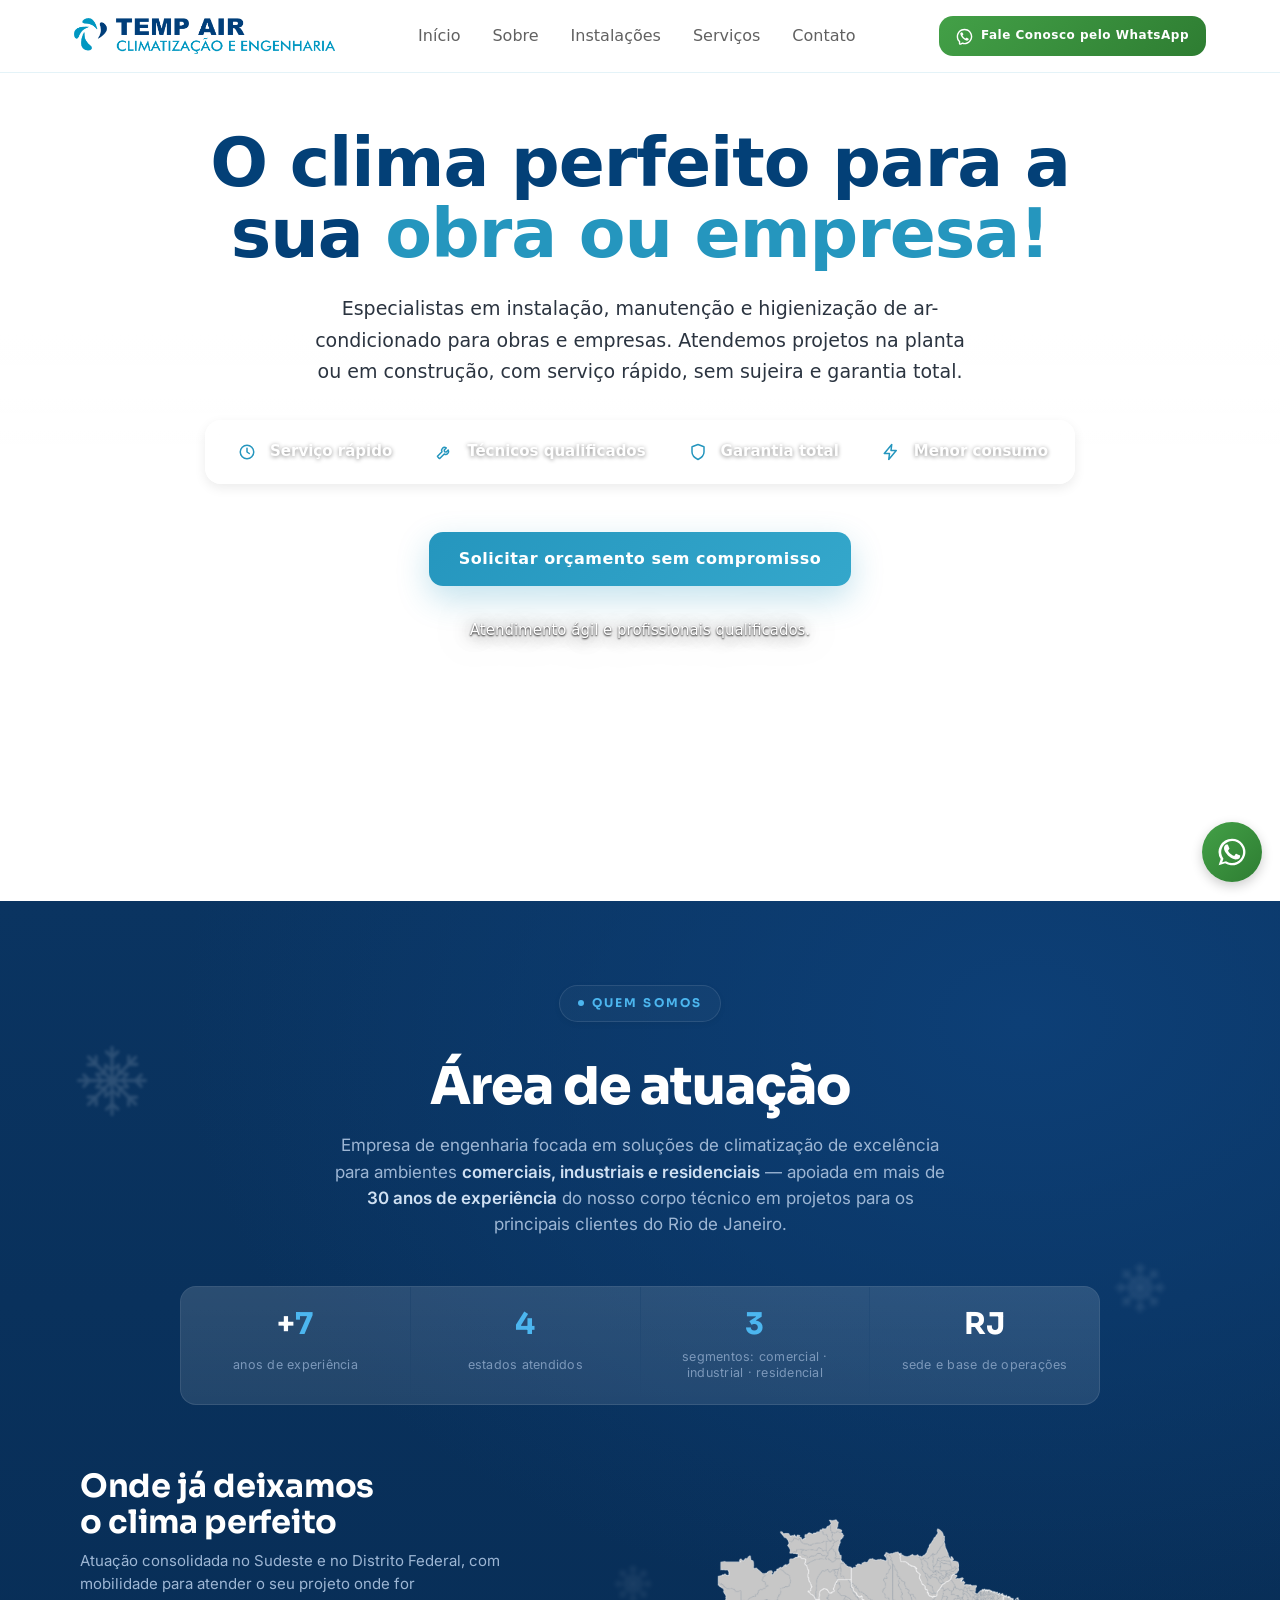
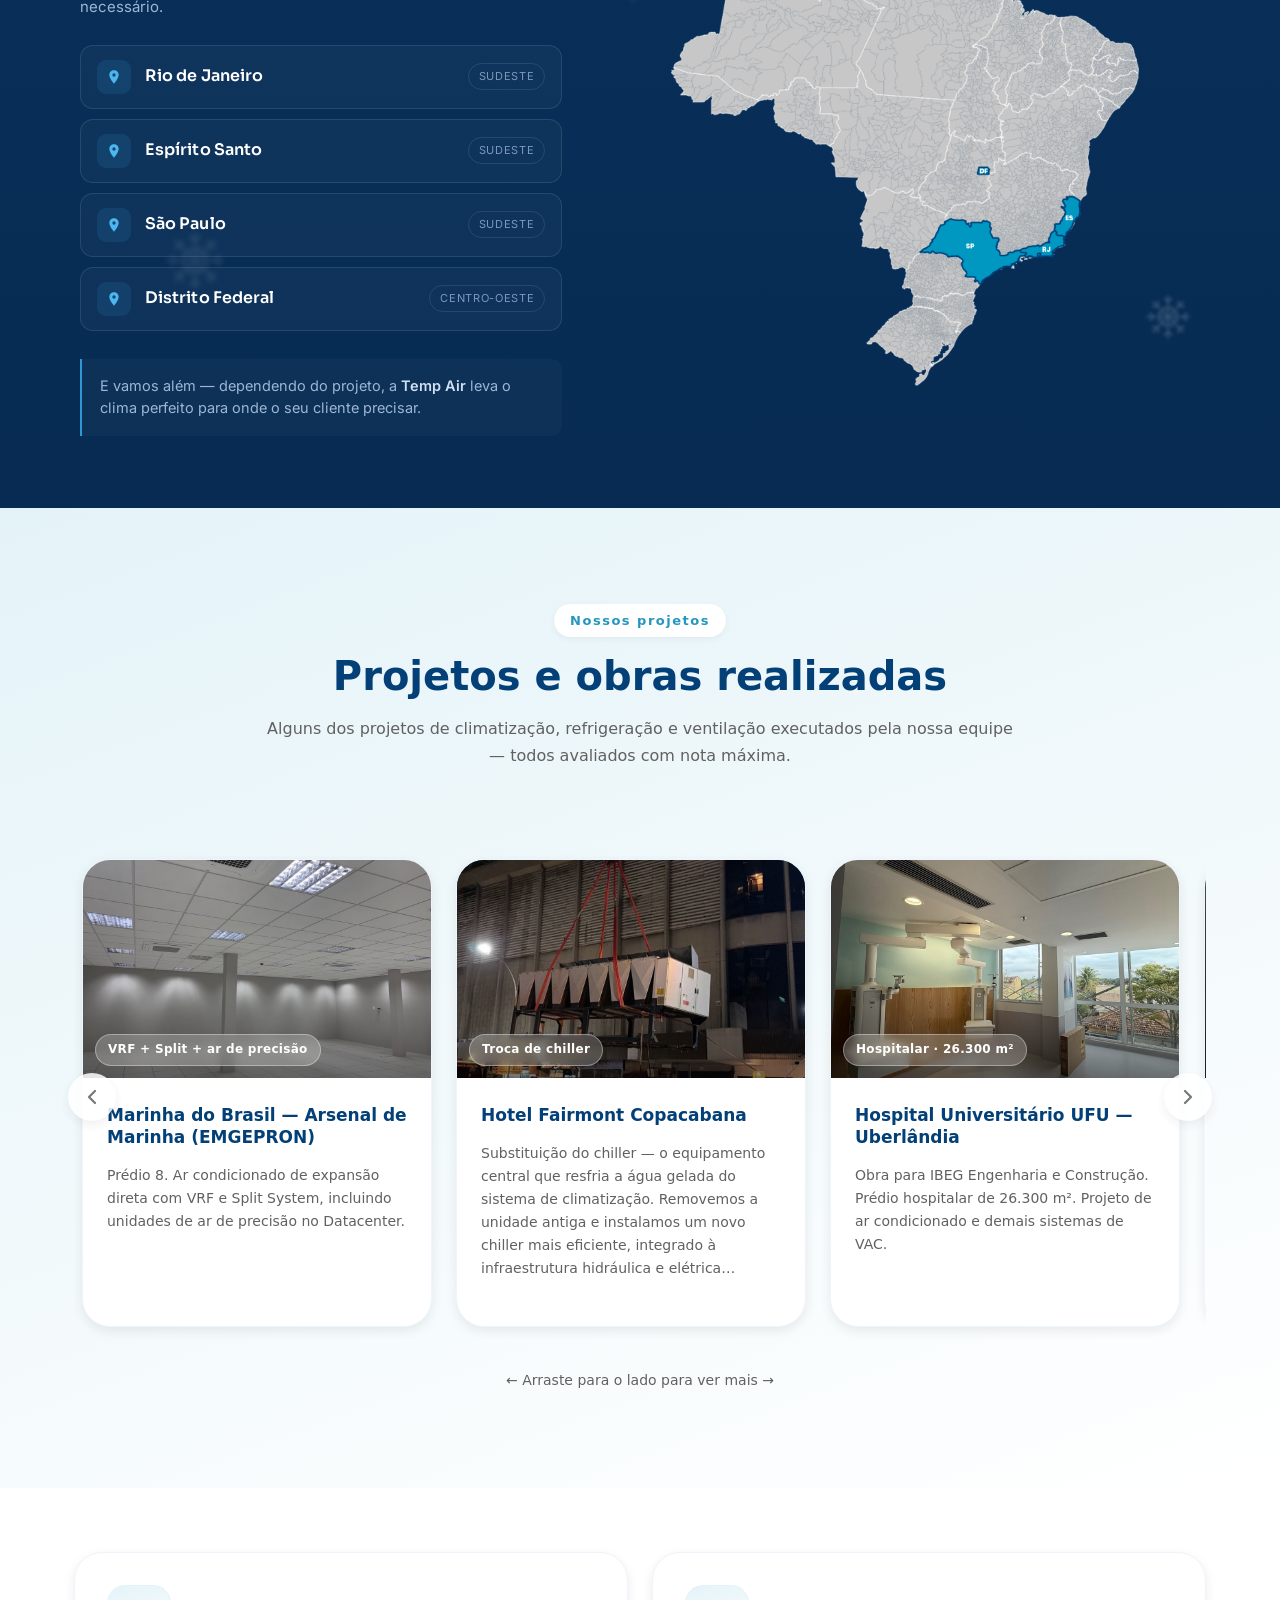
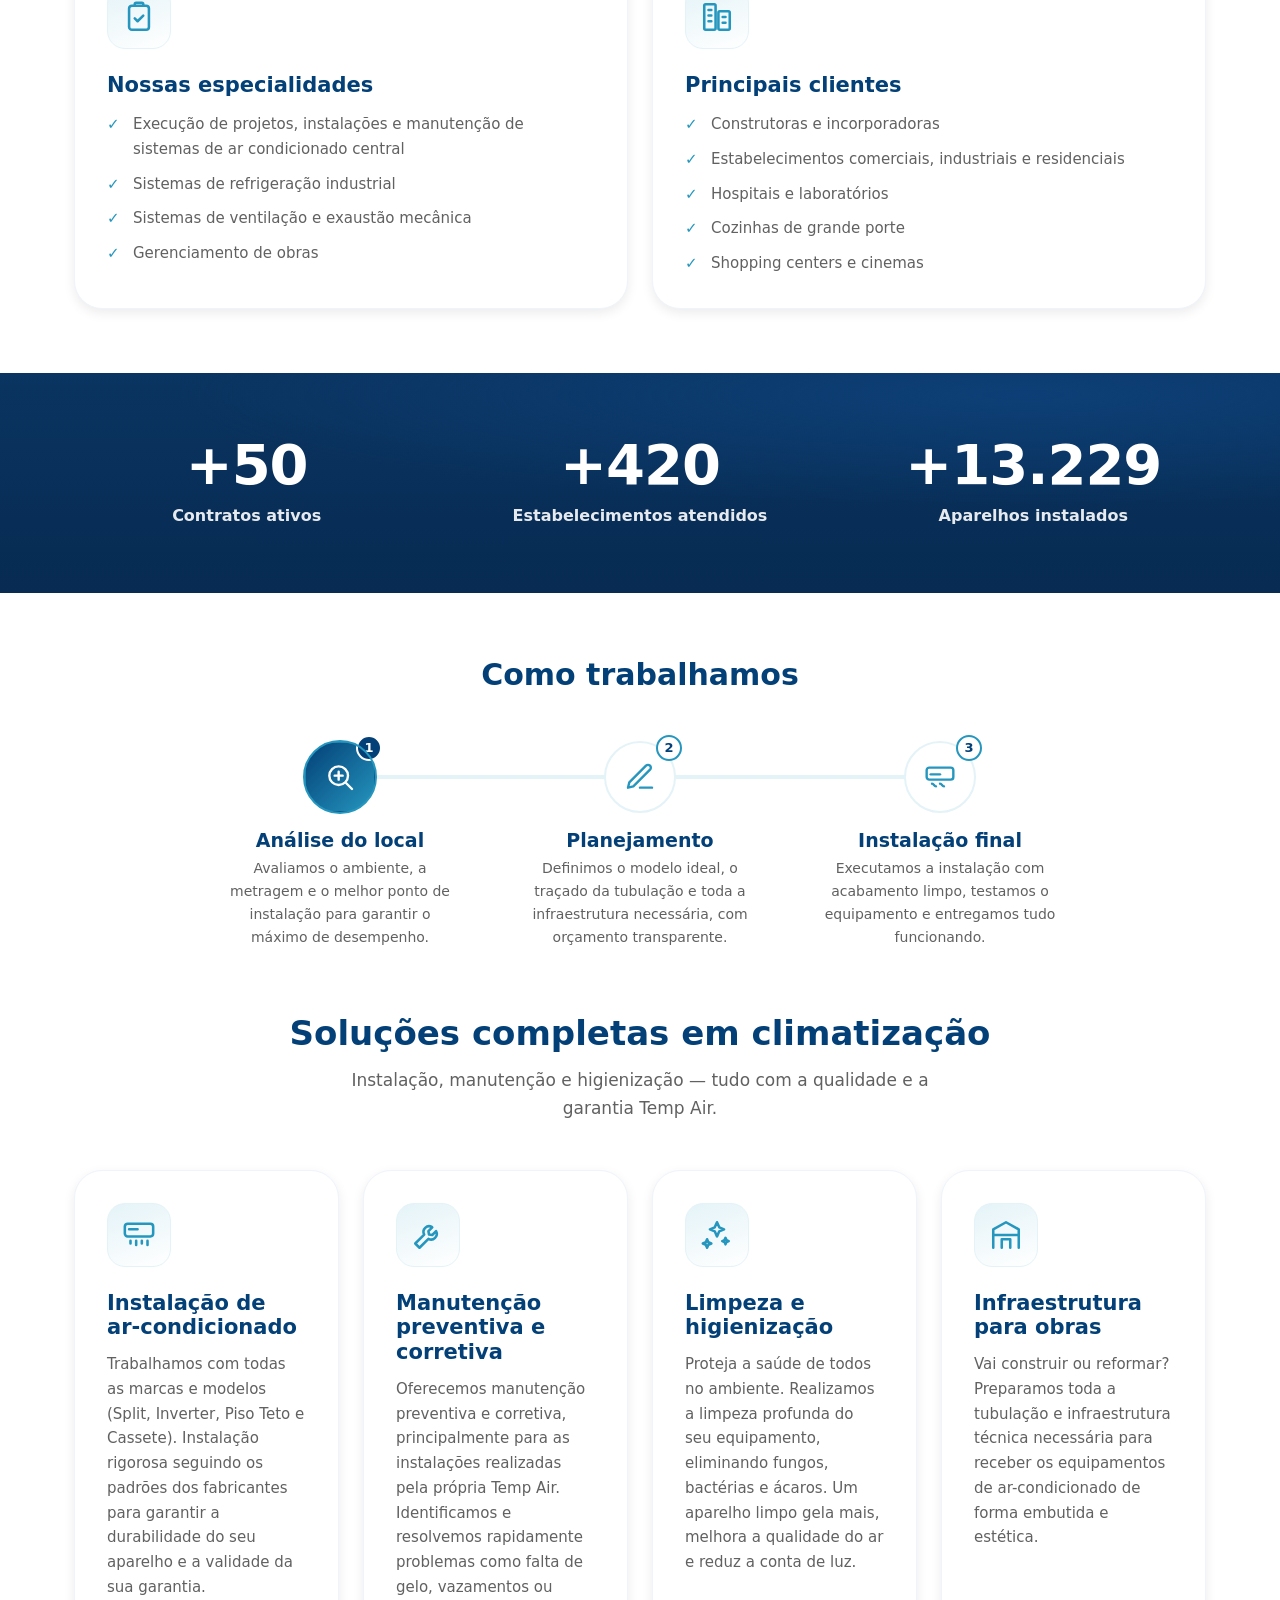
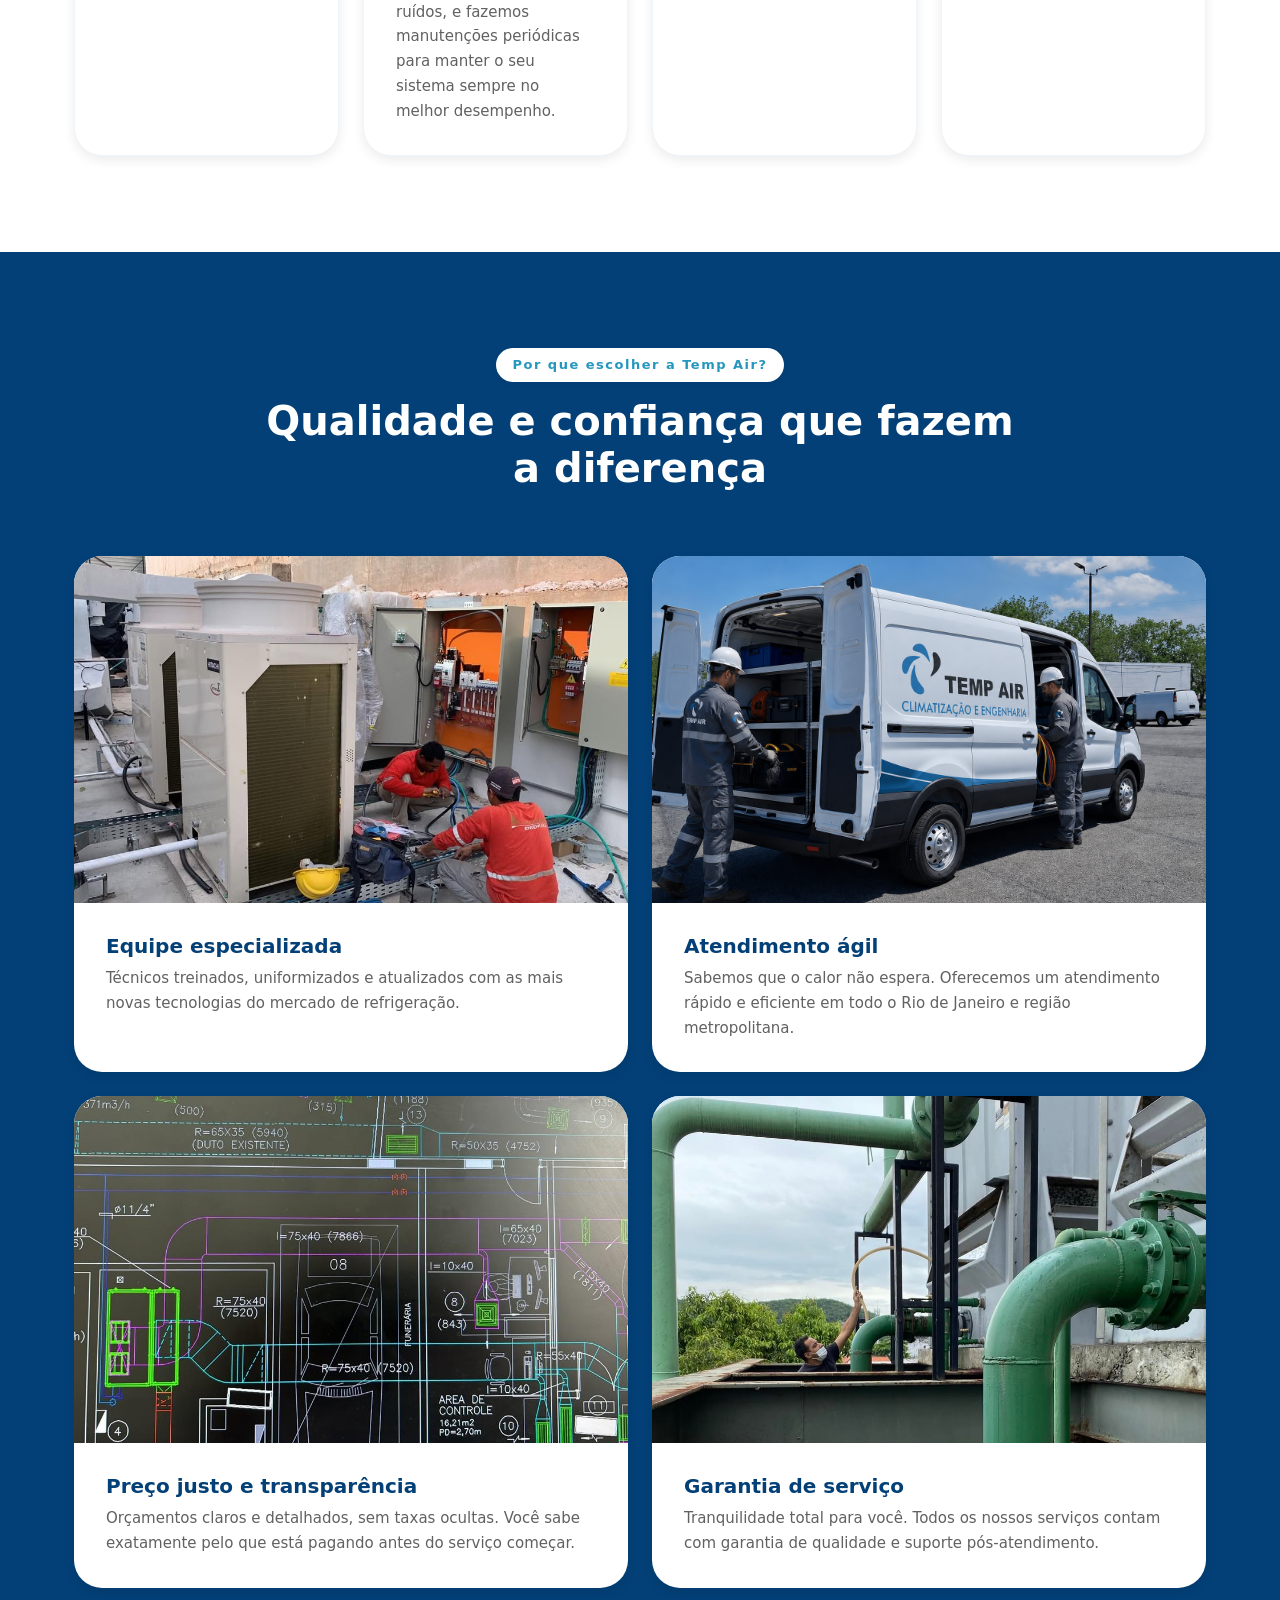
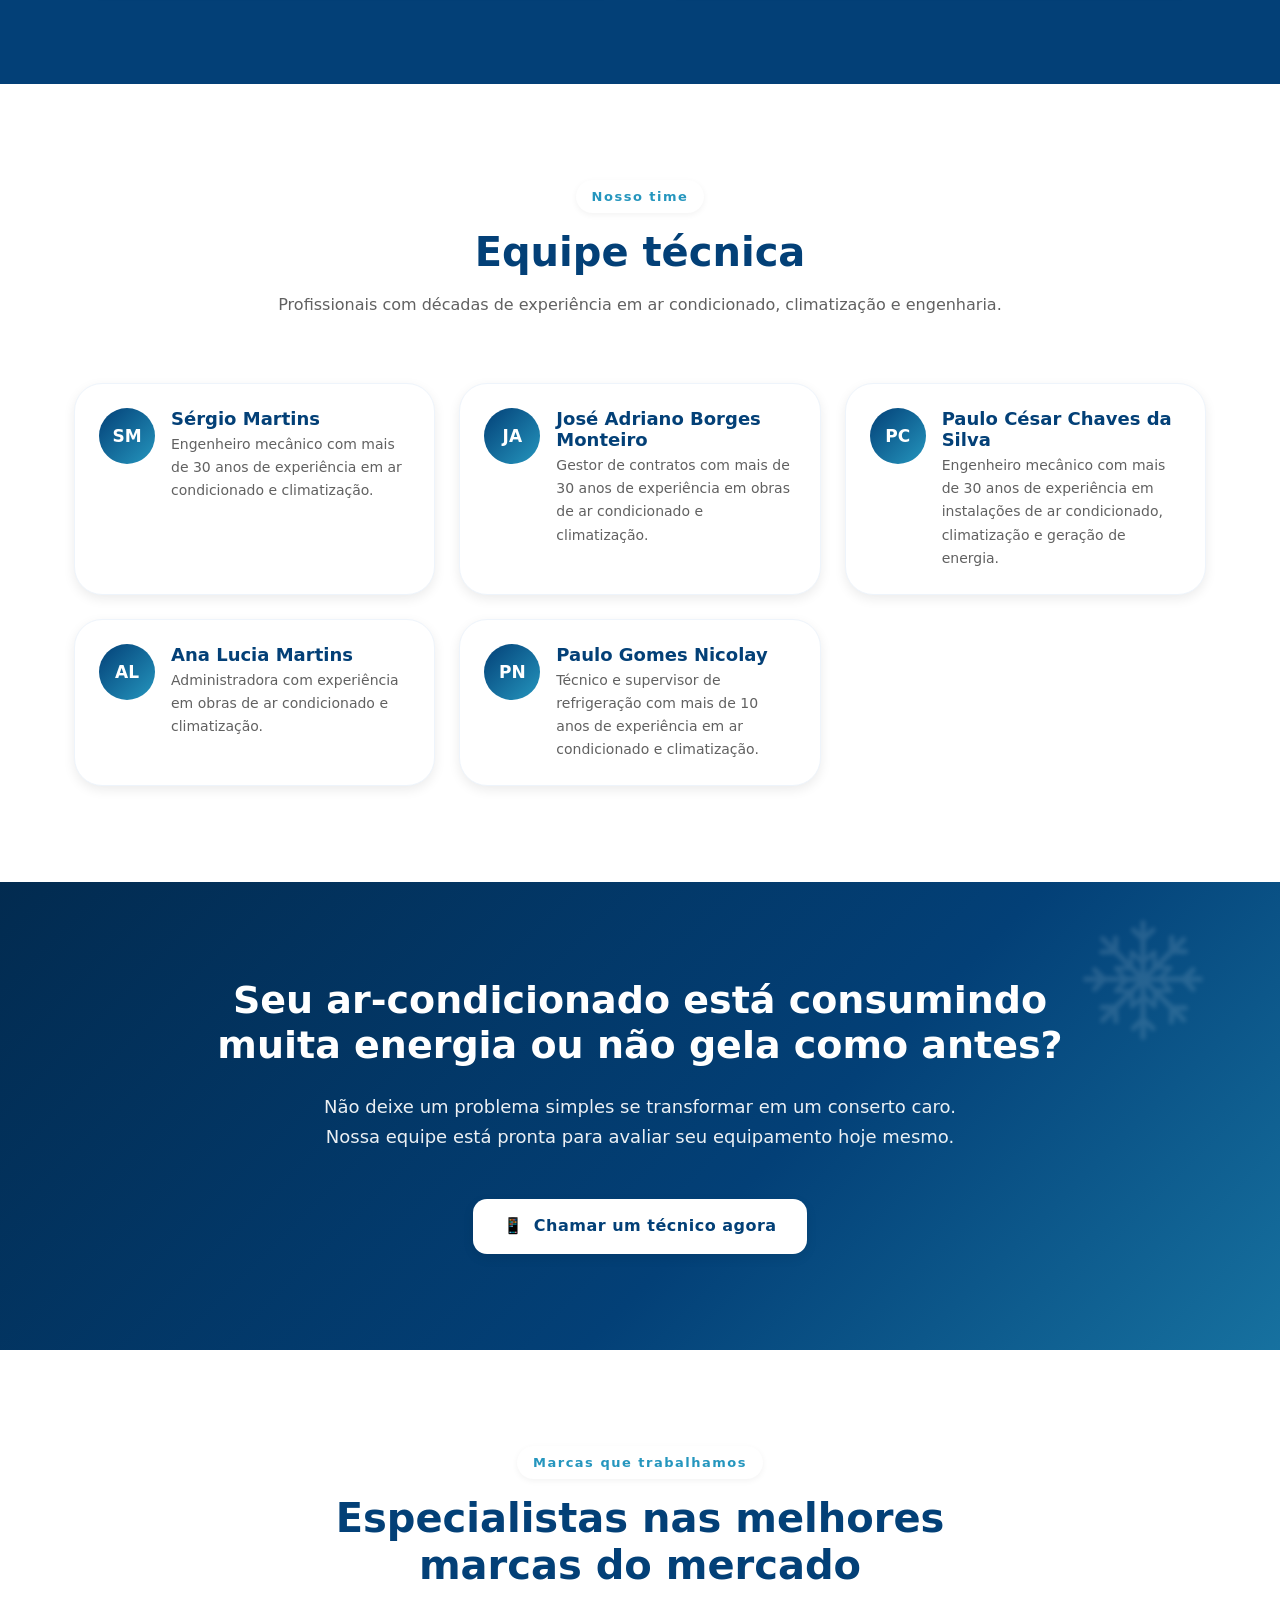
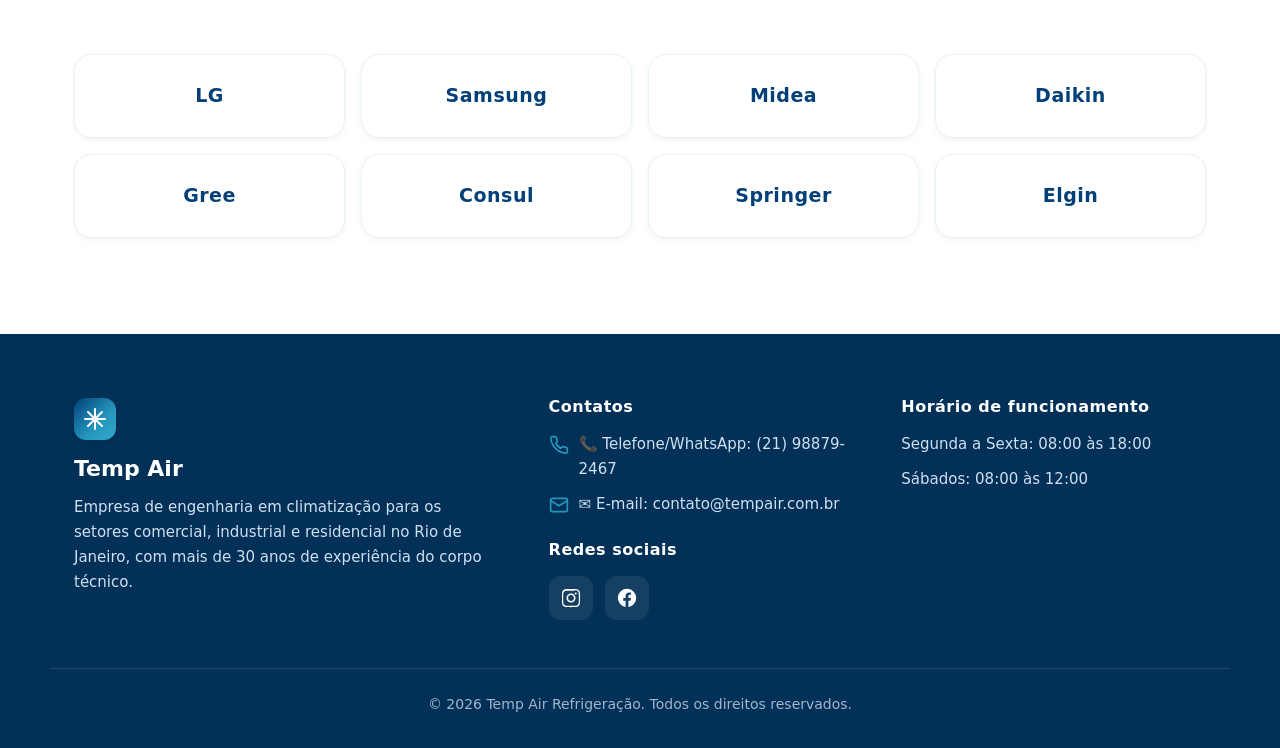
==== commit f0290209: "sc" ====
--- a/index.html
+++ b/index.html
@@ -136,8 +136,8 @@
         </div>
 
         <div class="band">
-          <div class="fade">
-            <h3>Onde já deixamos<br>o clima perfeito</h3>
+          <h3 class="band-title fade">Onde já deixamos<br>o clima perfeito</h3>
+          <div class="band-text fade">
             <p class="sub">Atuação consolidada no Sudeste e no Distrito Federal, com mobilidade para
             atender o seu projeto onde for necessário.</p>
 
@@ -244,15 +244,15 @@
       <section class="stats-band" aria-label="Nossos números">
         <div class="container stats-grid">
           <div class="stat">
-            <span class="stat-num" data-target="7" data-prefix="+">+0</span>
-            <span class="stat-label">Anos de experiência</span>
+            <span class="stat-num" data-target="50" data-prefix="+">+0</span>
+            <span class="stat-label">Contratos ativos</span>
           </div>
           <div class="stat">
             <span class="stat-num" data-target="420" data-prefix="+">+0</span>
             <span class="stat-label">Estabelecimentos atendidos</span>
           </div>
           <div class="stat">
-            <span class="stat-num" data-target="10240" data-prefix="+">+0</span>
+            <span class="stat-num" data-target="13240" data-prefix="+">+0</span>
             <span class="stat-label">Aparelhos instalados</span>
           </div>
         </div>
--- a/styles.css
+++ b/styles.css
@@ -159,12 +159,10 @@
 .btn-whatsapp {
   background-image: var(--grad-whats);
   color: #fff;
-  box-shadow: 0px 6px 16px rgba(46, 125, 50, 0.32);
 }
 .btn-whatsapp:hover {
   filter: brightness(1.06);
   transform: translateY(-2px);
-  box-shadow: 0px 12px 28px rgba(46, 125, 50, 0.42);
 }
 .btn-whatsapp:active { opacity: .9; transform: translateY(0); }
 
@@ -510,11 +508,9 @@
   justify-content: center;
   gap: var(--sp-2);
 }
-/* botão da Hero com o mesmo gradiente do fundo da seção do mapa (navy) */
+/* botão da Hero: gradiente teal médio (entre o navy escuro e o azul muito claro) */
 .hero-actions .btn-primary {
-  background-image:
-    radial-gradient(120% 90% at 80% 10%, #0d3f76 0%, rgba(13,63,118,0) 55%),
-    linear-gradient(180deg, #0a3461 0%, #072b52 100%);
+  background-image: linear-gradient(135deg, #2596BE 0%, #34A7CB 100%);
 }
 .hero-proof {
   margin-top: var(--sp-4);
@@ -677,7 +673,20 @@
   display: flex; align-items: center; justify-content: center;   /* rótulo centrado na altura reservada */
 }
 
-.band { display: grid; grid-template-columns: 0.9fr 1.1fr; gap: 48px; align-items: center; margin-top: 64px; }
+.band {
+  display: grid;
+  grid-template-columns: 0.9fr 1.1fr;
+  grid-template-areas:
+    "title map"
+    "text  map";
+  column-gap: 48px;
+  row-gap: 0;
+  align-items: center;
+  margin-top: 64px;
+}
+.band-title { grid-area: title; }
+.band-text  { grid-area: text; }
+.map-wrap   { grid-area: map; }
 .band h3 { font-family: 'Sora'; font-weight: 700; font-size: clamp(24px,3.2vw,32px); letter-spacing: -.01em; line-height: 1.12; margin: 0 0 8px; color: #fff; }
 .band .sub { color: var(--muted); font-size: 15px; margin: 0 0 26px; max-width: 420px; }
 
@@ -704,15 +713,22 @@
 .closing b { color: #cfe0f2; font-weight: 600; }
 
 .map-wrap { position: relative; }
-.map-wrap .ta-map-img { width: 100%; height: auto; display: block; }
+.map-wrap .ta-map-img { width: 100%; max-width: 480px; height: auto; display: block; margin: 0 auto; }
 
 .ta-wrap .fade { opacity: 0; transform: translateY(14px); transition: opacity .7s ease, transform .7s ease; }
 .ta-wrap .fade.in { opacity: 1; transform: none; }
 @media (max-width: 860px) {
   .ta-wrap { padding: 56px 18px 52px; }
   .ta-wrap .stats { grid-template-columns: repeat(2,1fr); }
-  .band { grid-template-columns: 1fr; gap: 36px; }
-  .map-wrap { max-width: 380px; margin: 0 auto; }   /* texto em cima, mapa embaixo */
+  .band {
+    grid-template-columns: 1fr;
+    grid-template-areas:
+      "title"
+      "map"
+      "text";
+    row-gap: var(--sp-3);
+  }
+  .map-wrap { max-width: 380px; margin: 0 auto; }   /* mapa entre o título e o subtítulo */
 }
 @media (prefers-reduced-motion: reduce) {
   .ta-wrap .fade { opacity: 1; transform: none; }
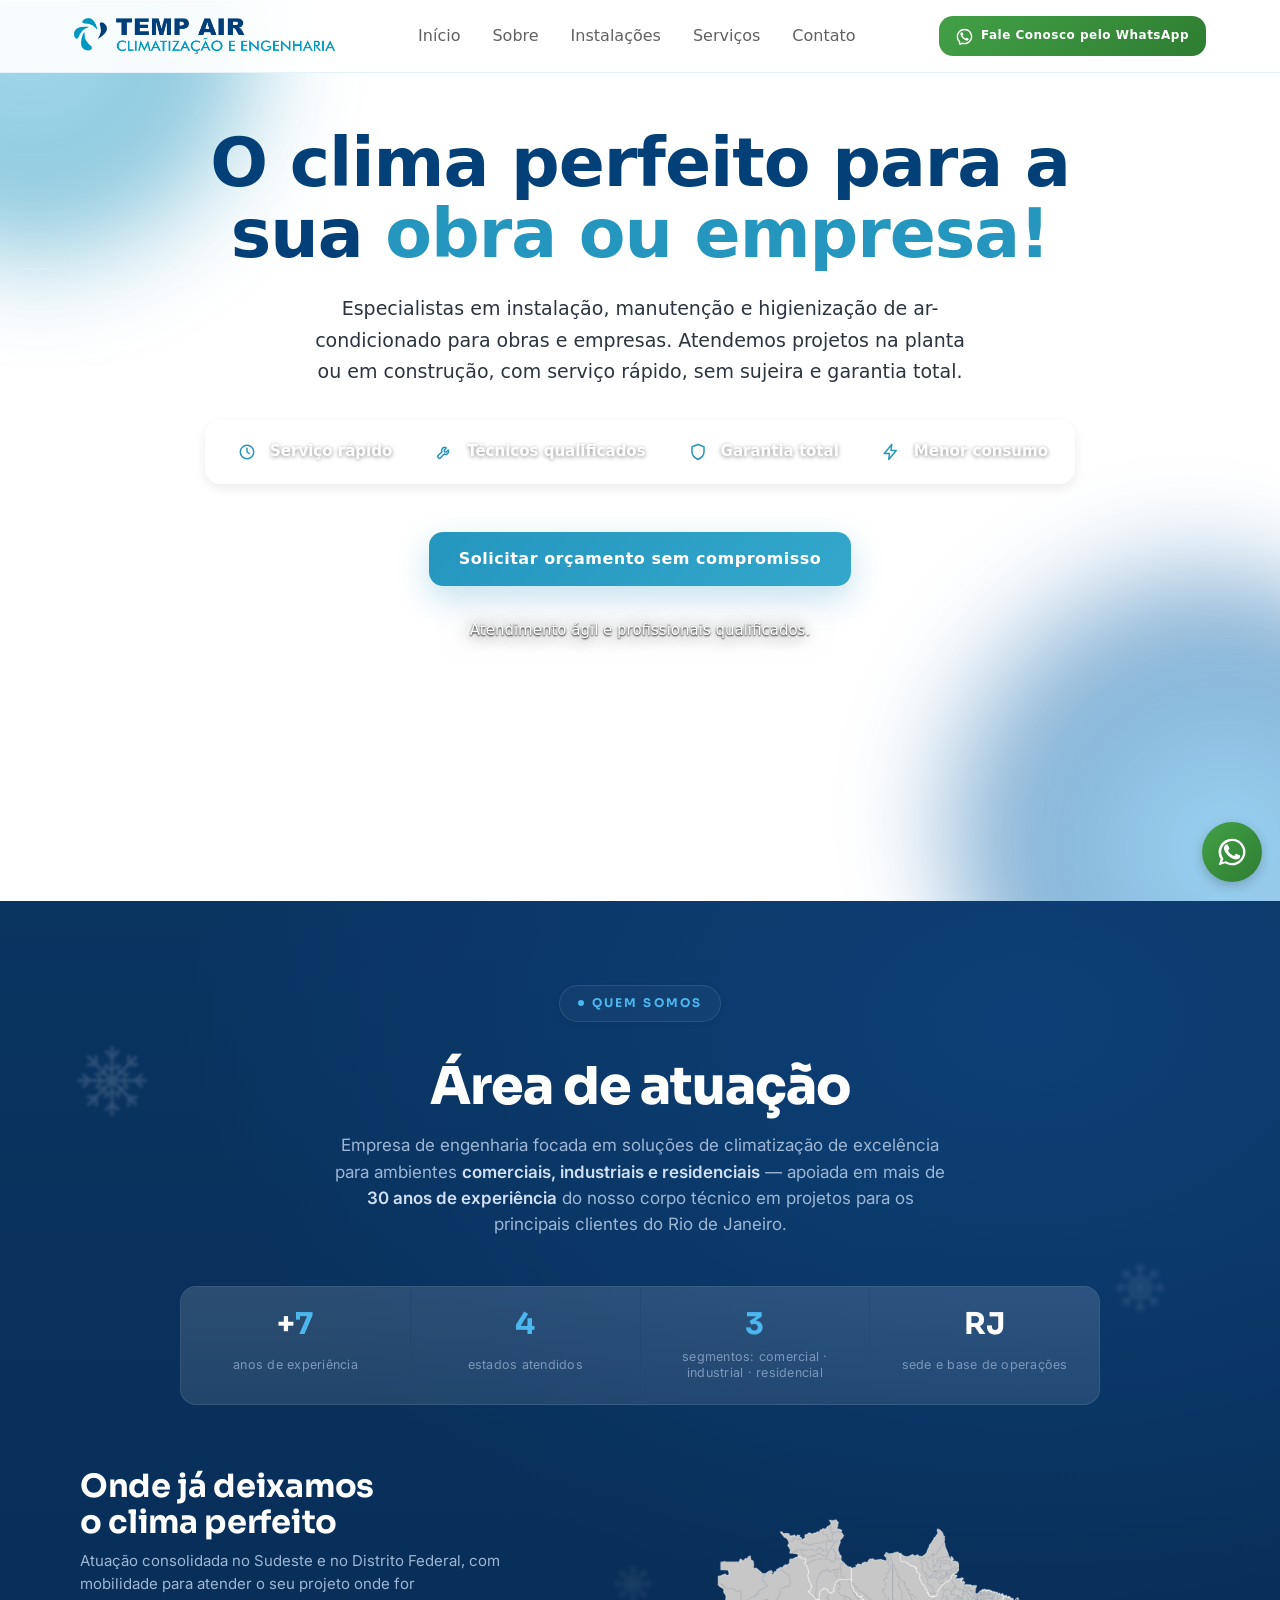
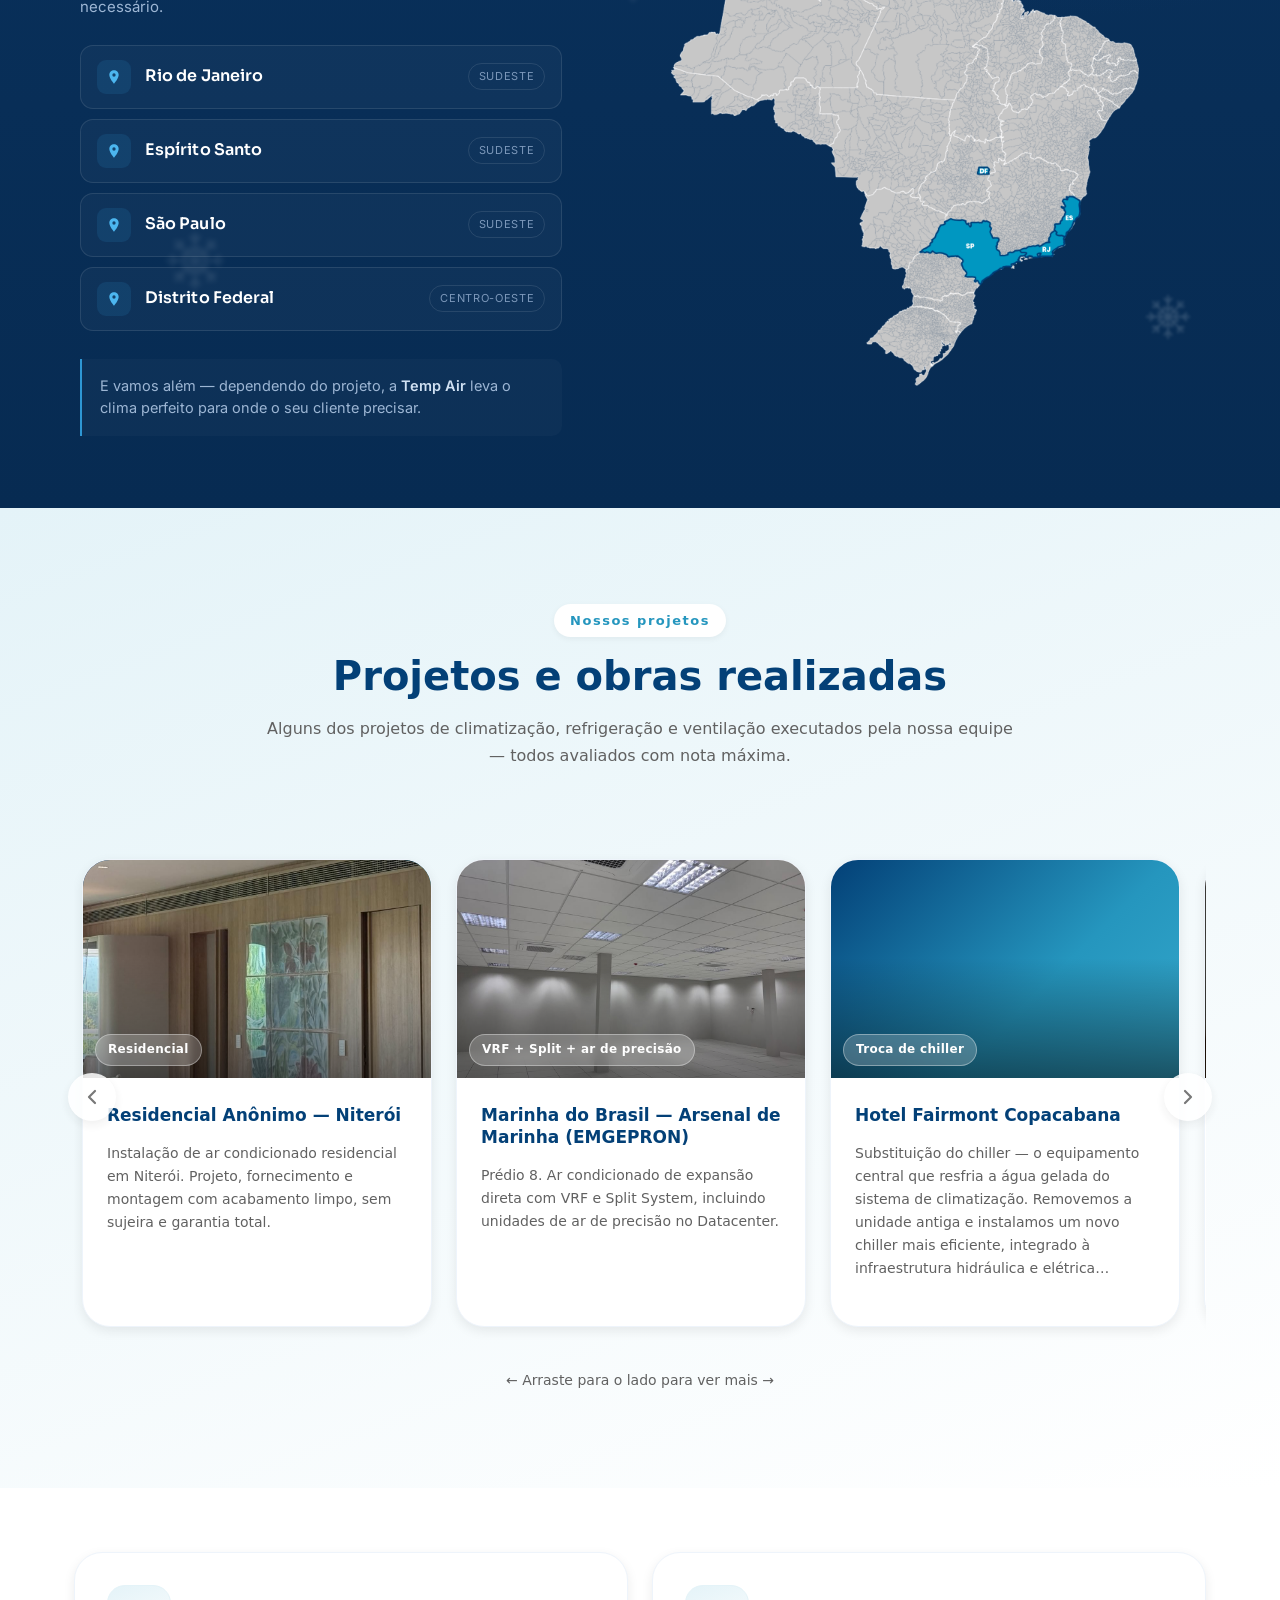
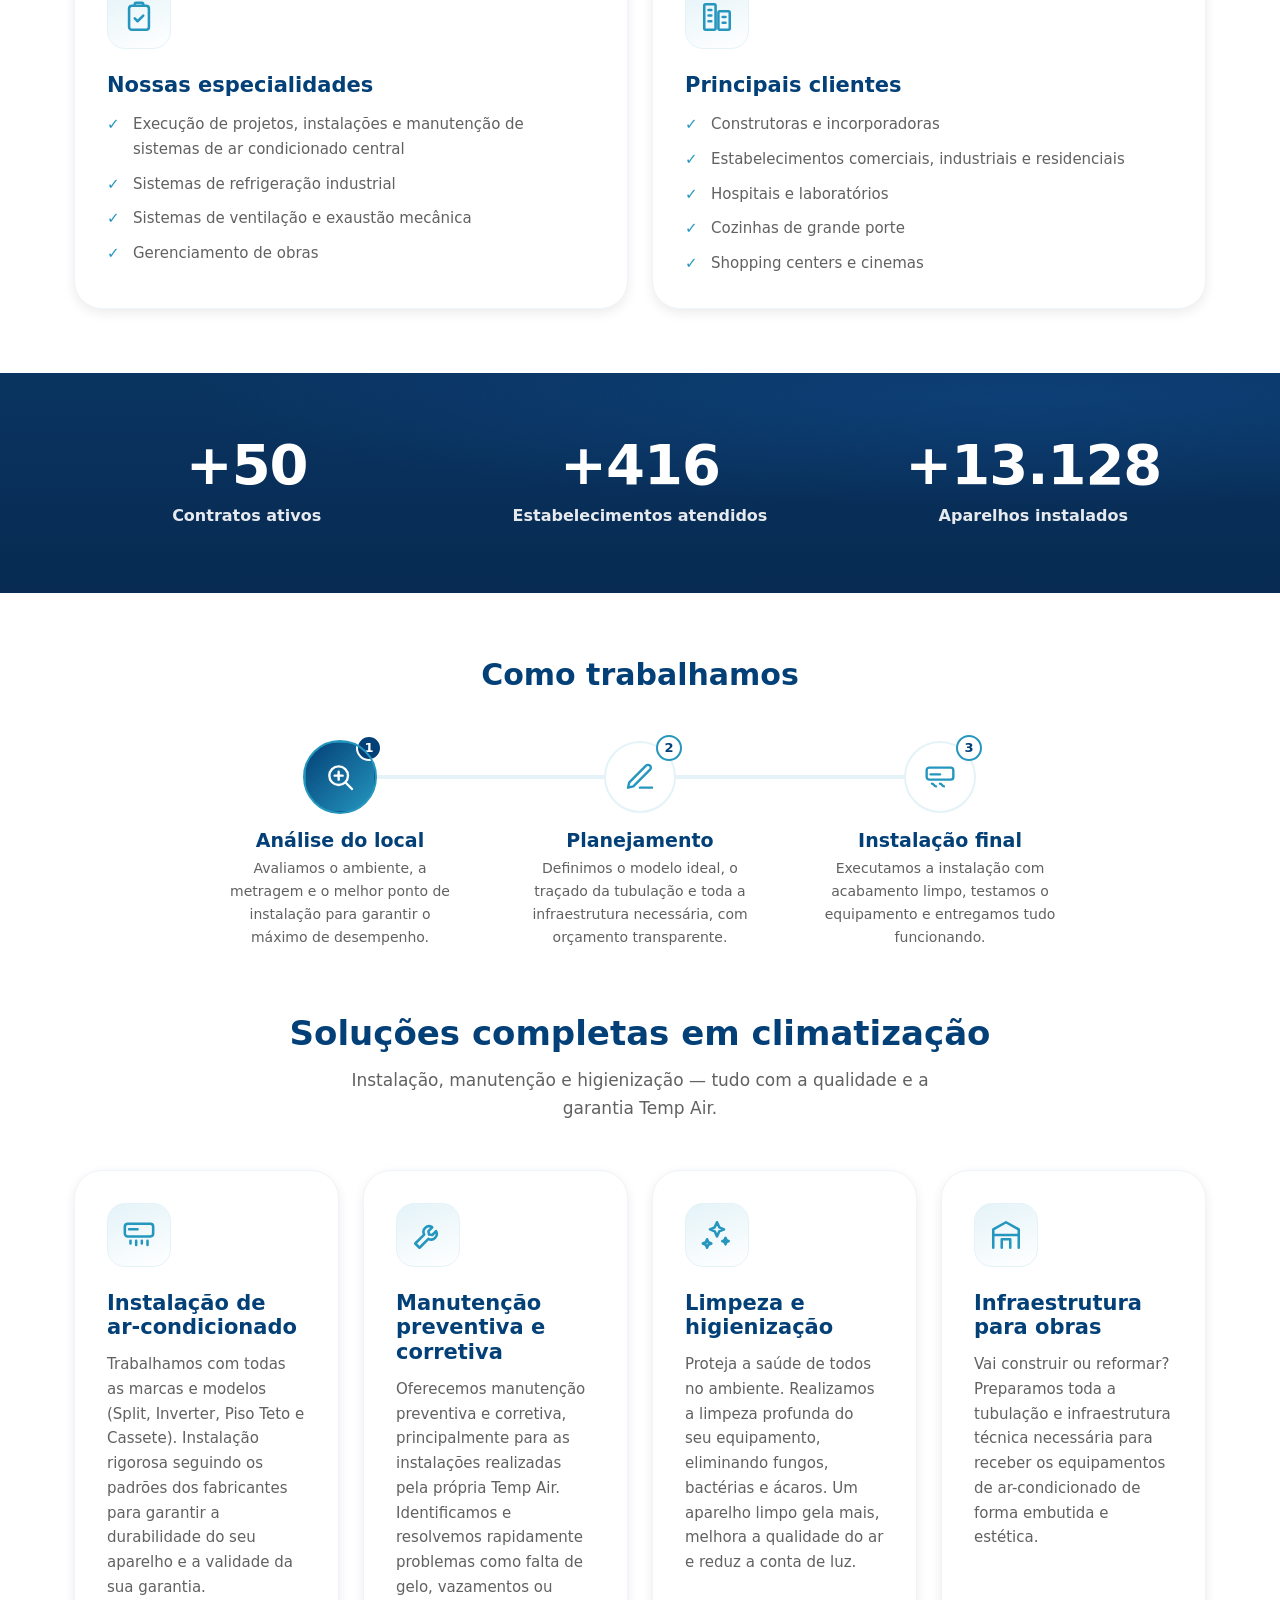
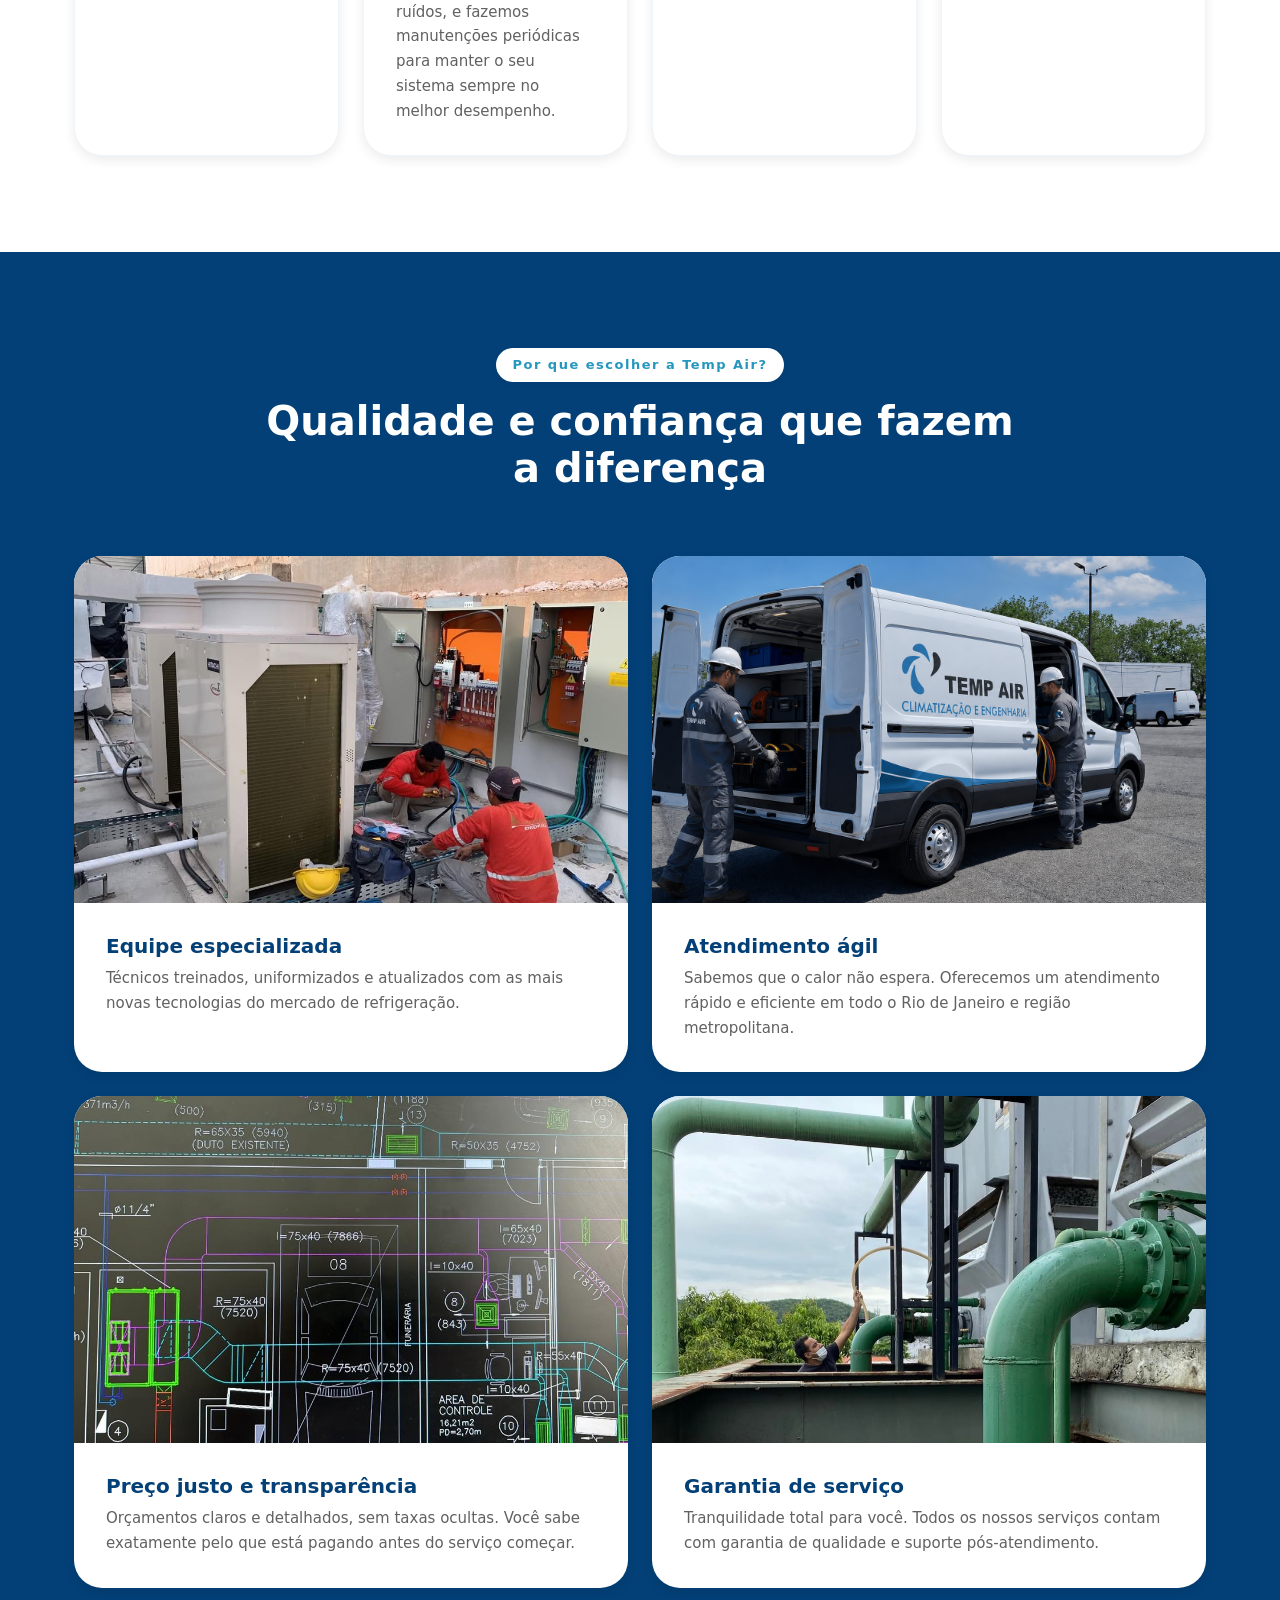
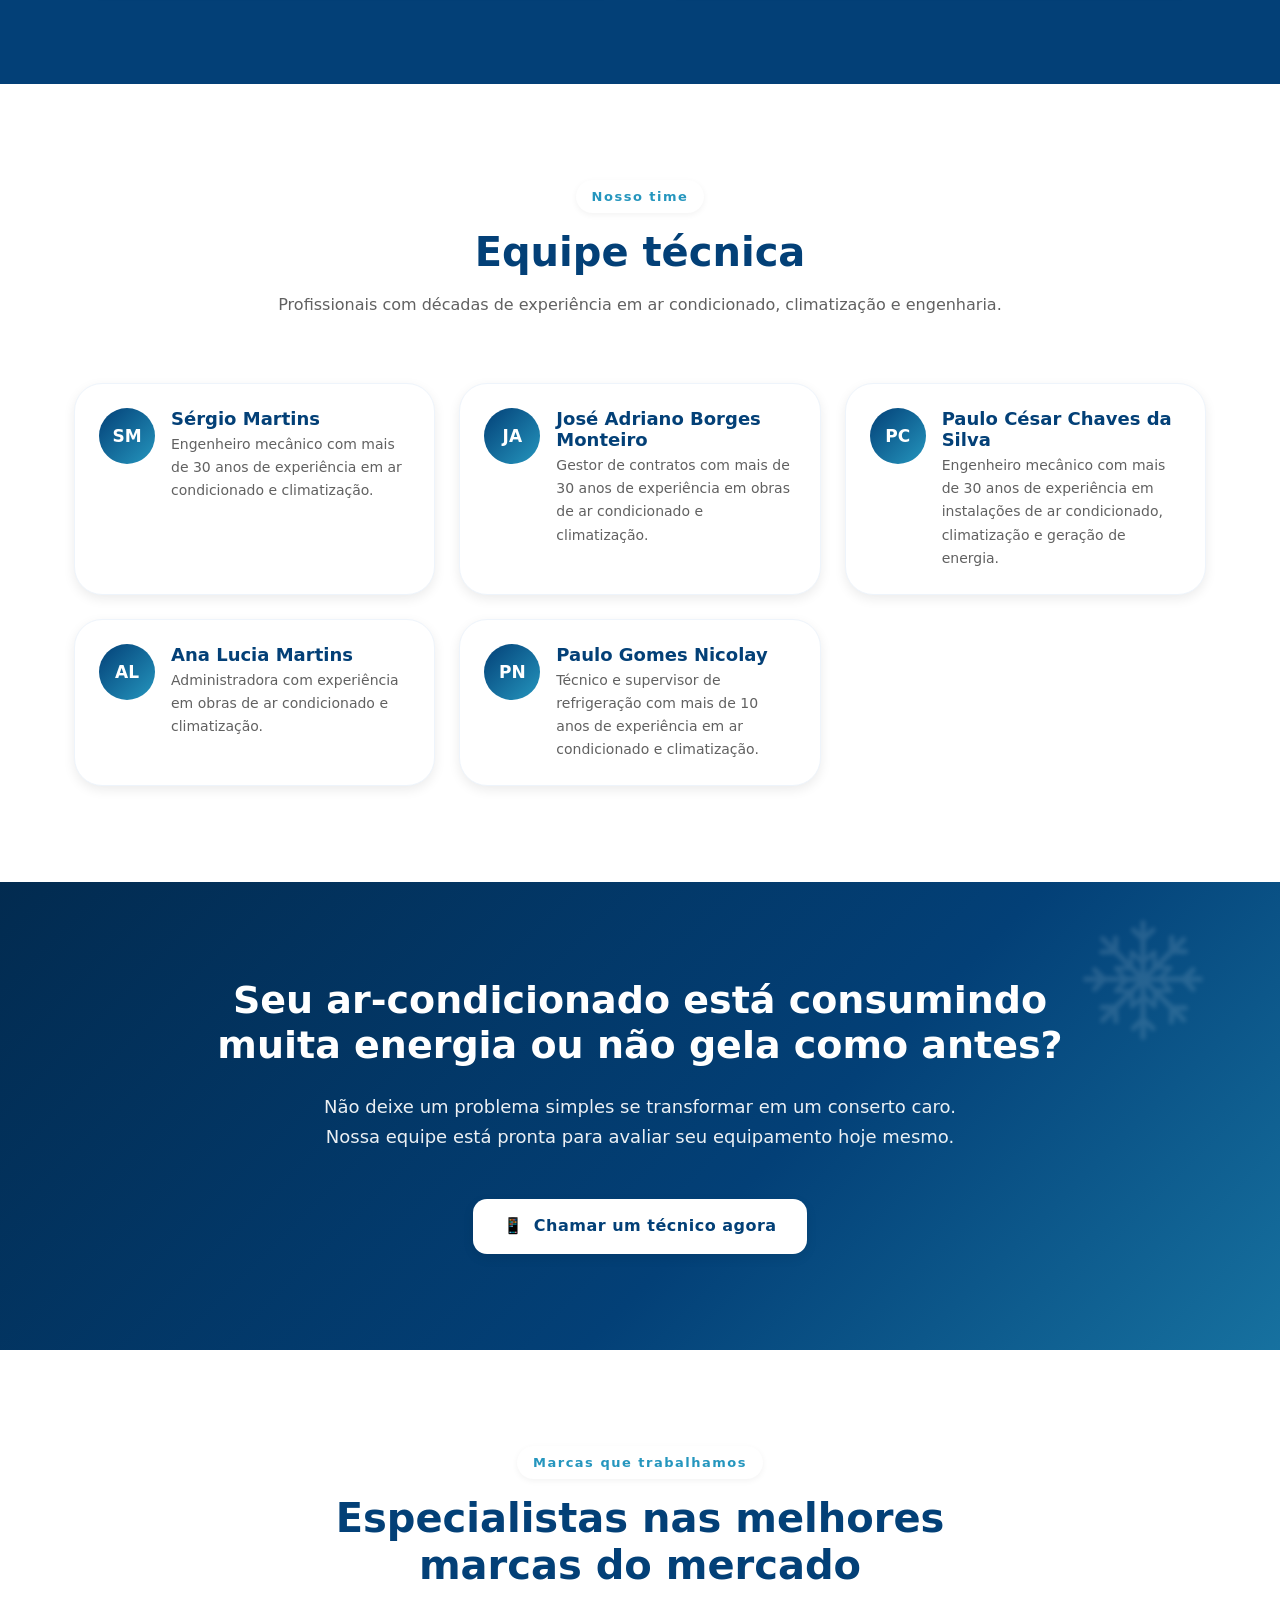
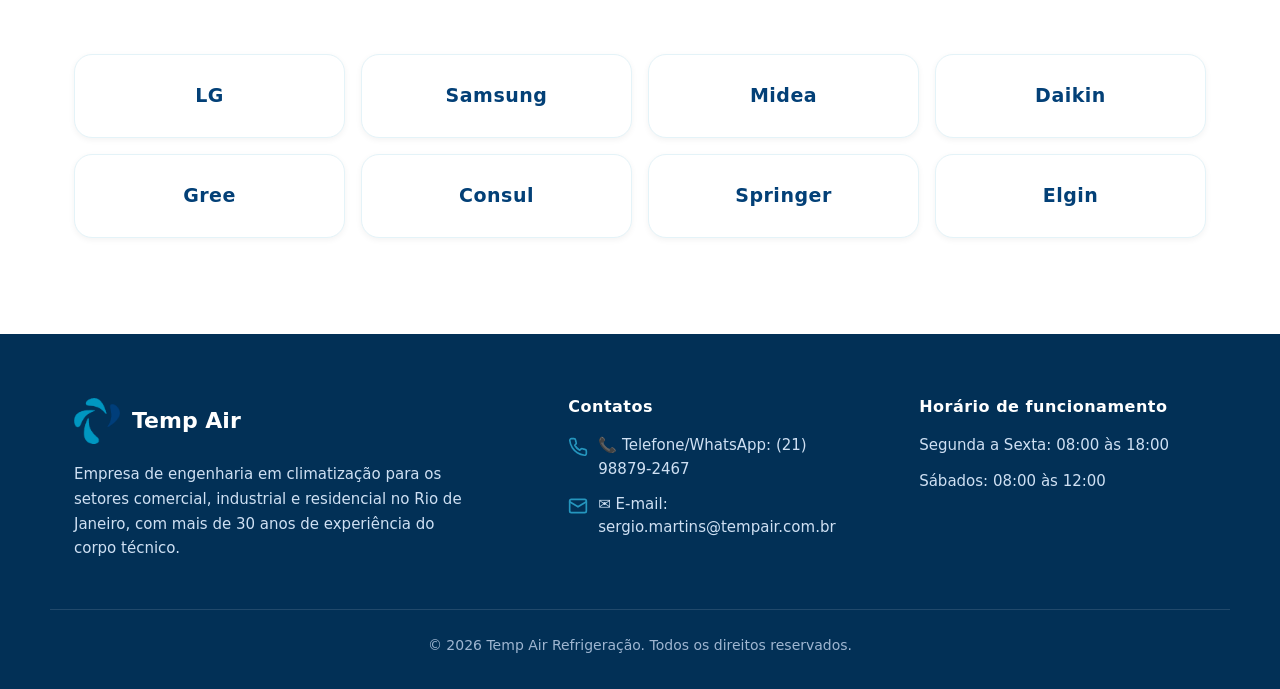
==== commit cbada27b: "orçamento" ====
--- a/index.html
+++ b/index.html
@@ -35,7 +35,7 @@
           <li><a href="#servicos">Serviços</a></li>
           <li class="nav-contato"><a href="#contato">Contato</a></li>
           <li class="nav-whatsapp">
-            <a class="btn btn-whatsapp" href="https://api.whatsapp.com/send?phone=5521988792467&text=Ol%C3%A1!%20Vim%20pelo%20site%20e%20quero%20mais%20informa%C3%A7%C3%B5es." target="_blank" rel="noopener">
+            <a class="btn btn-whatsapp" href="orcamento.html" target="_blank" rel="noopener">
               <svg class="btn-icon" viewBox="0 0 24 24" width="20" height="20" fill="currentColor" aria-hidden="true"><path d="M6.014 8.00613C6.12827 7.1024 7.30277 5.87414 8.23488 6.01043L8.23339 6.00894C9.14051 6.18132 9.85859 7.74261 10.2635 8.44465C10.5504 8.95402 10.3641 9.4701 10.0965 9.68787C9.7355 9.97883 9.17099 10.3803 9.28943 10.7834C9.5 11.5 12 14 13.2296 14.7107C13.695 14.9797 14.0325 14.2702 14.3207 13.9067C14.5301 13.6271 15.0466 13.46 15.5548 13.736C16.3138 14.178 17.0288 14.6917 17.69 15.27C18.0202 15.546 18.0977 15.9539 17.8689 16.385C17.4659 17.1443 16.3003 18.1456 15.4542 17.9421C13.9764 17.5868 8 15.27 6.08033 8.55801C5.97237 8.24048 5.99955 8.12044 6.014 8.00613Z"/><path fill-rule="evenodd" clip-rule="evenodd" d="M12 23C10.7764 23 10.0994 22.8687 9 22.5L6.89443 23.5528C5.56462 24.2177 4 23.2507 4 21.7639V19.5C1.84655 17.492 1 15.1767 1 12C1 5.92487 5.92487 1 12 1C18.0751 1 23 5.92487 23 12C23 18.0751 18.0751 23 12 23ZM6 18.6303L5.36395 18.0372C3.69087 16.4772 3 14.7331 3 12C3 7.02944 7.02944 3 12 3C16.9706 3 21 7.02944 21 12C21 16.9706 16.9706 21 12 21C11.0143 21 10.552 20.911 9.63595 20.6038L8.84847 20.3397L6 21.7639V18.6303Z"/></svg> Fale Conosco pelo WhatsApp
             </a>
           </li>
@@ -43,7 +43,7 @@
       </nav>
 
       <div class="header-cta">
-        <a class="btn btn-whatsapp" href="https://api.whatsapp.com/send?phone=5521988792467&text=Ol%C3%A1!%20Vim%20pelo%20site%20e%20quero%20mais%20informa%C3%A7%C3%B5es." target="_blank" rel="noopener" aria-label="Fale Conosco pelo WhatsApp">
+        <a class="btn btn-whatsapp" href="orcamento.html" target="_blank" rel="noopener" aria-label="Fale Conosco pelo WhatsApp">
           <svg class="btn-icon" viewBox="0 0 24 24" width="20" height="20" fill="currentColor" aria-hidden="true"><path d="M6.014 8.00613C6.12827 7.1024 7.30277 5.87414 8.23488 6.01043L8.23339 6.00894C9.14051 6.18132 9.85859 7.74261 10.2635 8.44465C10.5504 8.95402 10.3641 9.4701 10.0965 9.68787C9.7355 9.97883 9.17099 10.3803 9.28943 10.7834C9.5 11.5 12 14 13.2296 14.7107C13.695 14.9797 14.0325 14.2702 14.3207 13.9067C14.5301 13.6271 15.0466 13.46 15.5548 13.736C16.3138 14.178 17.0288 14.6917 17.69 15.27C18.0202 15.546 18.0977 15.9539 17.8689 16.385C17.4659 17.1443 16.3003 18.1456 15.4542 17.9421C13.9764 17.5868 8 15.27 6.08033 8.55801C5.97237 8.24048 5.99955 8.12044 6.014 8.00613Z"/><path fill-rule="evenodd" clip-rule="evenodd" d="M12 23C10.7764 23 10.0994 22.8687 9 22.5L6.89443 23.5528C5.56462 24.2177 4 23.2507 4 21.7639V19.5C1.84655 17.492 1 15.1767 1 12C1 5.92487 5.92487 1 12 1C18.0751 1 23 5.92487 23 12C23 18.0751 18.0751 23 12 23ZM6 18.6303L5.36395 18.0372C3.69087 16.4772 3 14.7331 3 12C3 7.02944 7.02944 3 12 3C16.9706 3 21 7.02944 21 12C21 16.9706 16.9706 21 12 21C11.0143 21 10.552 20.911 9.63595 20.6038L8.84847 20.3397L6 21.7639V18.6303Z"/></svg> <span class="btn-label">Fale Conosco pelo WhatsApp</span>
         </a>
       </div>
@@ -65,6 +65,10 @@
       <svg class="snow snow--1" viewBox="0 0 122.88 122.88" fill="currentColor" aria-hidden="true"><path d="M58.76,44.64l-6.9-6.9l-0.58,8.81l7.48,7.48V44.64L58.76,44.64z M32.17,35.1l-12.8,0.48c-1.49,0.05-2.74-1.11-2.79-2.6 c-0.05-1.49,1.11-2.74,2.6-2.79l7.78-0.29l-8.81-8.81c-1.06-1.06-1.06-2.77,0-3.83c1.06-1.06,2.77-1.06,3.83,0l8.67,8.67l0.12-7.29 c0.02-1.49,1.25-2.68,2.74-2.66c1.49,0.02,2.68,1.25,2.66,2.74l-0.2,12.52l11.23,11.23l0.64-9.78c0.07-1.19,1.1-2.1,2.29-2.02 c0.55,0.03,1.03,0.27,1.39,0.63l0,0l7.22,7.22V20.82l-9-8.72c-1.07-1.04-1.09-2.75-0.05-3.82c1.04-1.07,2.75-1.09,3.82-0.05 l5.23,5.07V2.71c0-1.5,1.21-2.71,2.71-2.71c1.5,0,2.71,1.21,2.71,2.71v10.77l5.71-5.29c1.09-1.02,2.8-0.96,3.82,0.14 c1.02,1.09,0.96,2.8-0.14,3.82l-9.39,8.71v16.89l7.51-6.58c0.9-0.79,2.26-0.69,3.05,0.2c0.36,0.41,0.53,0.92,0.53,1.42h0.01v10.92 l13.07-13.07l-0.2-12.52c-0.02-1.49,1.17-2.72,2.66-2.74c1.49-0.02,2.72,1.17,2.74,2.66l0.12,7.29l7.49-7.49 c1.06-1.06,2.77-1.06,3.83,0c1.06,1.06,1.06,2.77,0,3.83l-7.62,7.62l7.78,0.29c1.49,0.05,2.66,1.3,2.6,2.79 c-0.05,1.49-1.3,2.66-2.79,2.6l-12.8-0.48L80.31,46.34l9.28,0.61c1.19,0.07,2.1,1.1,2.02,2.29c-0.03,0.55-0.27,1.03-0.63,1.39l0,0 l-7.28,7.28h18.34l8.72-9c1.04-1.07,2.75-1.09,3.82-0.05c1.07,1.04,1.09,2.75,0.05,3.82l-5.07,5.23h10.58 c1.5,0,2.71,1.21,2.71,2.71c0,1.5-1.21,2.71-2.71,2.71H109.4l5.29,5.71c1.02,1.09,0.96,2.8-0.14,3.82 c-1.09,1.02-2.8,0.96-3.82-0.14l-8.71-9.39H84.59l6.53,7.45c0.79,0.9,0.69,2.26-0.2,3.05c-0.41,0.36-0.92,0.53-1.42,0.53v0.01 H79.11L92.23,87.5l12.52-0.2c1.49-0.02,2.72,1.17,2.74,2.66c0.02,1.49-1.17,2.72-2.66,2.74l-7.29,0.12l7.49,7.49 c1.06,1.06,1.06,2.77,0,3.83c-1.06,1.06-2.77,1.06-3.83,0l-7.62-7.62l-0.29,7.78c-0.05,1.49-1.3,2.66-2.79,2.6 c-1.49-0.05-2.66-1.3-2.6-2.79l0.48-12.8l-12.4-12.4l-0.64,9.78c-0.07,1.19-1.1,2.1-2.29,2.02c-0.55-0.03-1.03-0.27-1.39-0.63l0,0 l-7.47-7.47v17.72l9.39,8.71c1.09,1.02,1.15,2.73,0.14,3.82c-1.02,1.09-2.73,1.15-3.82,0.14l-5.71-5.29v12.45 c0,1.5-1.21,2.71-2.71,2.71c-1.5,0-2.71-1.21-2.71-2.71v-12.26l-5.23,5.07c-1.07,1.04-2.78,1.02-3.82-0.05 c-1.04-1.07-1.02-2.78,0.05-3.82l9-8.72V83.86l-7.26,6.36c-0.9,0.79-2.26,0.69-3.05-0.2c-0.36-0.41-0.53-0.92-0.53-1.42h-0.01 v-9.85L35.94,90.71l0.48,12.8c0.05,1.49-1.11,2.74-2.6,2.79c-1.49,0.05-2.74-1.11-2.79-2.6l-0.29-7.78l-8.81,8.81 c-1.06,1.06-2.77,1.06-3.83,0c-1.06-1.06-1.06-2.77,0-3.83l8.67-8.67l-7.29-0.12c-1.49-0.02-2.68-1.25-2.66-2.74 c0.02-1.49,1.25-2.68,2.74-2.66l12.52,0.2l11.8-11.8l-10.28-0.68c-1.19-0.07-2.1-1.1-2.02-2.29c0.03-0.55,0.27-1.03,0.63-1.39l0,0 l7.4-7.41H22.54l-8.71,9.39c-1.02,1.09-2.73,1.15-3.82,0.14c-1.09-1.02-1.15-2.73-0.14-3.82l5.29-5.71H2.71 c-1.5,0-2.71-1.21-2.71-2.71c0-1.5,1.21-2.71,2.71-2.71h12.26l-5.07-5.23c-1.04-1.07-1.02-2.78,0.05-3.82 c1.07-1.04,2.78-1.02,3.82,0.05l8.72,9h15.99l-6.41-7.32c-0.79-0.9-0.69-2.26,0.2-3.05c0.41-0.36,0.92-0.53,1.42-0.53v-0.01h10.38 L32.17,35.1L32.17,35.1z M48.41,51.35h-9.95l5.76,6.57h10.76L48.41,51.35L48.41,51.35z M71.91,74.84l-7.73-7.73v9.39l7.15,7.15 L71.91,74.84L71.91,74.84z M68.07,63.34l6.7,6.7h9.95l-5.87-6.7H68.07L68.07,63.34z M45.73,63.34l-7.09,7.09l9.31,0.61l7.71-7.71 H45.73L45.73,63.34z M68.73,57.92h8.85l6.97-6.97l-8.31-0.55L68.73,57.92L68.73,57.92z M52.25,74.4v9.41l6.51-5.71V67.89 L52.25,74.4L52.25,74.4z M64.18,54.81l6.76-6.76V37.57l-6.76,5.93V54.81L64.18,54.81z"/></svg>
       <svg class="snow snow--2" viewBox="0 0 122.88 122.88" fill="currentColor" aria-hidden="true"><path d="M58.76,44.64l-6.9-6.9l-0.58,8.81l7.48,7.48V44.64L58.76,44.64z M32.17,35.1l-12.8,0.48c-1.49,0.05-2.74-1.11-2.79-2.6 c-0.05-1.49,1.11-2.74,2.6-2.79l7.78-0.29l-8.81-8.81c-1.06-1.06-1.06-2.77,0-3.83c1.06-1.06,2.77-1.06,3.83,0l8.67,8.67l0.12-7.29 c0.02-1.49,1.25-2.68,2.74-2.66c1.49,0.02,2.68,1.25,2.66,2.74l-0.2,12.52l11.23,11.23l0.64-9.78c0.07-1.19,1.1-2.1,2.29-2.02 c0.55,0.03,1.03,0.27,1.39,0.63l0,0l7.22,7.22V20.82l-9-8.72c-1.07-1.04-1.09-2.75-0.05-3.82c1.04-1.07,2.75-1.09,3.82-0.05 l5.23,5.07V2.71c0-1.5,1.21-2.71,2.71-2.71c1.5,0,2.71,1.21,2.71,2.71v10.77l5.71-5.29c1.09-1.02,2.8-0.96,3.82,0.14 c1.02,1.09,0.96,2.8-0.14,3.82l-9.39,8.71v16.89l7.51-6.58c0.9-0.79,2.26-0.69,3.05,0.2c0.36,0.41,0.53,0.92,0.53,1.42h0.01v10.92 l13.07-13.07l-0.2-12.52c-0.02-1.49,1.17-2.72,2.66-2.74c1.49-0.02,2.72,1.17,2.74,2.66l0.12,7.29l7.49-7.49 c1.06-1.06,2.77-1.06,3.83,0c1.06,1.06,1.06,2.77,0,3.83l-7.62,7.62l7.78,0.29c1.49,0.05,2.66,1.3,2.6,2.79 c-0.05,1.49-1.3,2.66-2.79,2.6l-12.8-0.48L80.31,46.34l9.28,0.61c1.19,0.07,2.1,1.1,2.02,2.29c-0.03,0.55-0.27,1.03-0.63,1.39l0,0 l-7.28,7.28h18.34l8.72-9c1.04-1.07,2.75-1.09,3.82-0.05c1.07,1.04,1.09,2.75,0.05,3.82l-5.07,5.23h10.58 c1.5,0,2.71,1.21,2.71,2.71c0,1.5-1.21,2.71-2.71,2.71H109.4l5.29,5.71c1.02,1.09,0.96,2.8-0.14,3.82 c-1.09,1.02-2.8,0.96-3.82-0.14l-8.71-9.39H84.59l6.53,7.45c0.79,0.9,0.69,2.26-0.2,3.05c-0.41,0.36-0.92,0.53-1.42,0.53v0.01 H79.11L92.23,87.5l12.52-0.2c1.49-0.02,2.72,1.17,2.74,2.66c0.02,1.49-1.17,2.72-2.66,2.74l-7.29,0.12l7.49,7.49 c1.06,1.06,1.06,2.77,0,3.83c-1.06,1.06-2.77,1.06-3.83,0l-7.62-7.62l-0.29,7.78c-0.05,1.49-1.3,2.66-2.79,2.6 c-1.49-0.05-2.66-1.3-2.6-2.79l0.48-12.8l-12.4-12.4l-0.64,9.78c-0.07,1.19-1.1,2.1-2.29,2.02c-0.55-0.03-1.03-0.27-1.39-0.63l0,0 l-7.47-7.47v17.72l9.39,8.71c1.09,1.02,1.15,2.73,0.14,3.82c-1.02,1.09-2.73,1.15-3.82,0.14l-5.71-5.29v12.45 c0,1.5-1.21,2.71-2.71,2.71c-1.5,0-2.71-1.21-2.71-2.71v-12.26l-5.23,5.07c-1.07,1.04-2.78,1.02-3.82-0.05 c-1.04-1.07-1.02-2.78,0.05-3.82l9-8.72V83.86l-7.26,6.36c-0.9,0.79-2.26,0.69-3.05-0.2c-0.36-0.41-0.53-0.92-0.53-1.42h-0.01 v-9.85L35.94,90.71l0.48,12.8c0.05,1.49-1.11,2.74-2.6,2.79c-1.49,0.05-2.74-1.11-2.79-2.6l-0.29-7.78l-8.81,8.81 c-1.06,1.06-2.77,1.06-3.83,0c-1.06-1.06-1.06-2.77,0-3.83l8.67-8.67l-7.29-0.12c-1.49-0.02-2.68-1.25-2.66-2.74 c0.02-1.49,1.25-2.68,2.74-2.66l12.52,0.2l11.8-11.8l-10.28-0.68c-1.19-0.07-2.1-1.1-2.02-2.29c0.03-0.55,0.27-1.03,0.63-1.39l0,0 l7.4-7.41H22.54l-8.71,9.39c-1.02,1.09-2.73,1.15-3.82,0.14c-1.09-1.02-1.15-2.73-0.14-3.82l5.29-5.71H2.71 c-1.5,0-2.71-1.21-2.71-2.71c0-1.5,1.21-2.71,2.71-2.71h12.26l-5.07-5.23c-1.04-1.07-1.02-2.78,0.05-3.82 c1.07-1.04,2.78-1.02,3.82,0.05l8.72,9h15.99l-6.41-7.32c-0.79-0.9-0.69-2.26,0.2-3.05c0.41-0.36,0.92-0.53,1.42-0.53v-0.01h10.38 L32.17,35.1L32.17,35.1z M48.41,51.35h-9.95l5.76,6.57h10.76L48.41,51.35L48.41,51.35z M71.91,74.84l-7.73-7.73v9.39l7.15,7.15 L71.91,74.84L71.91,74.84z M68.07,63.34l6.7,6.7h9.95l-5.87-6.7H68.07L68.07,63.34z M45.73,63.34l-7.09,7.09l9.31,0.61l7.71-7.71 H45.73L45.73,63.34z M68.73,57.92h8.85l6.97-6.97l-8.31-0.55L68.73,57.92L68.73,57.92z M52.25,74.4v9.41l6.51-5.71V67.89 L52.25,74.4L52.25,74.4z M64.18,54.81l6.76-6.76V37.57l-6.76,5.93V54.81L64.18,54.81z"/></svg>
       <svg class="snow snow--3" viewBox="0 0 122.88 122.88" fill="currentColor" aria-hidden="true"><path d="M58.76,44.64l-6.9-6.9l-0.58,8.81l7.48,7.48V44.64L58.76,44.64z M32.17,35.1l-12.8,0.48c-1.49,0.05-2.74-1.11-2.79-2.6 c-0.05-1.49,1.11-2.74,2.6-2.79l7.78-0.29l-8.81-8.81c-1.06-1.06-1.06-2.77,0-3.83c1.06-1.06,2.77-1.06,3.83,0l8.67,8.67l0.12-7.29 c0.02-1.49,1.25-2.68,2.74-2.66c1.49,0.02,2.68,1.25,2.66,2.74l-0.2,12.52l11.23,11.23l0.64-9.78c0.07-1.19,1.1-2.1,2.29-2.02 c0.55,0.03,1.03,0.27,1.39,0.63l0,0l7.22,7.22V20.82l-9-8.72c-1.07-1.04-1.09-2.75-0.05-3.82c1.04-1.07,2.75-1.09,3.82-0.05 l5.23,5.07V2.71c0-1.5,1.21-2.71,2.71-2.71c1.5,0,2.71,1.21,2.71,2.71v10.77l5.71-5.29c1.09-1.02,2.8-0.96,3.82,0.14 c1.02,1.09,0.96,2.8-0.14,3.82l-9.39,8.71v16.89l7.51-6.58c0.9-0.79,2.26-0.69,3.05,0.2c0.36,0.41,0.53,0.92,0.53,1.42h0.01v10.92 l13.07-13.07l-0.2-12.52c-0.02-1.49,1.17-2.72,2.66-2.74c1.49-0.02,2.72,1.17,2.74,2.66l0.12,7.29l7.49-7.49 c1.06-1.06,2.77-1.06,3.83,0c1.06,1.06,1.06,2.77,0,3.83l-7.62,7.62l7.78,0.29c1.49,0.05,2.66,1.3,2.6,2.79 c-0.05,1.49-1.3,2.66-2.79,2.6l-12.8-0.48L80.31,46.34l9.28,0.61c1.19,0.07,2.1,1.1,2.02,2.29c-0.03,0.55-0.27,1.03-0.63,1.39l0,0 l-7.28,7.28h18.34l8.72-9c1.04-1.07,2.75-1.09,3.82-0.05c1.07,1.04,1.09,2.75,0.05,3.82l-5.07,5.23h10.58 c1.5,0,2.71,1.21,2.71,2.71c0,1.5-1.21,2.71-2.71,2.71H109.4l5.29,5.71c1.02,1.09,0.96,2.8-0.14,3.82 c-1.09,1.02-2.8,0.96-3.82-0.14l-8.71-9.39H84.59l6.53,7.45c0.79,0.9,0.69,2.26-0.2,3.05c-0.41,0.36-0.92,0.53-1.42,0.53v0.01 H79.11L92.23,87.5l12.52-0.2c1.49-0.02,2.72,1.17,2.74,2.66c0.02,1.49-1.17,2.72-2.66,2.74l-7.29,0.12l7.49,7.49 c1.06,1.06,1.06,2.77,0,3.83c-1.06,1.06-2.77,1.06-3.83,0l-7.62-7.62l-0.29,7.78c-0.05,1.49-1.3,2.66-2.79,2.6 c-1.49-0.05-2.66-1.3-2.6-2.79l0.48-12.8l-12.4-12.4l-0.64,9.78c-0.07,1.19-1.1,2.1-2.29,2.02c-0.55-0.03-1.03-0.27-1.39-0.63l0,0 l-7.47-7.47v17.72l9.39,8.71c1.09,1.02,1.15,2.73,0.14,3.82c-1.02,1.09-2.73,1.15-3.82,0.14l-5.71-5.29v12.45 c0,1.5-1.21,2.71-2.71,2.71c-1.5,0-2.71-1.21-2.71-2.71v-12.26l-5.23,5.07c-1.07,1.04-2.78,1.02-3.82-0.05 c-1.04-1.07-1.02-2.78,0.05-3.82l9-8.72V83.86l-7.26,6.36c-0.9,0.79-2.26,0.69-3.05-0.2c-0.36-0.41-0.53-0.92-0.53-1.42h-0.01 v-9.85L35.94,90.71l0.48,12.8c0.05,1.49-1.11,2.74-2.6,2.79c-1.49,0.05-2.74-1.11-2.79-2.6l-0.29-7.78l-8.81,8.81 c-1.06,1.06-2.77,1.06-3.83,0c-1.06-1.06-1.06-2.77,0-3.83l8.67-8.67l-7.29-0.12c-1.49-0.02-2.68-1.25-2.66-2.74 c0.02-1.49,1.25-2.68,2.74-2.66l12.52,0.2l11.8-11.8l-10.28-0.68c-1.19-0.07-2.1-1.1-2.02-2.29c0.03-0.55,0.27-1.03,0.63-1.39l0,0 l7.4-7.41H22.54l-8.71,9.39c-1.02,1.09-2.73,1.15-3.82,0.14c-1.09-1.02-1.15-2.73-0.14-3.82l5.29-5.71H2.71 c-1.5,0-2.71-1.21-2.71-2.71c0-1.5,1.21-2.71,2.71-2.71h12.26l-5.07-5.23c-1.04-1.07-1.02-2.78,0.05-3.82 c1.07-1.04,2.78-1.02,3.82,0.05l8.72,9h15.99l-6.41-7.32c-0.79-0.9-0.69-2.26,0.2-3.05c0.41-0.36,0.92-0.53,1.42-0.53v-0.01h10.38 L32.17,35.1L32.17,35.1z M48.41,51.35h-9.95l5.76,6.57h10.76L48.41,51.35L48.41,51.35z M71.91,74.84l-7.73-7.73v9.39l7.15,7.15 L71.91,74.84L71.91,74.84z M68.07,63.34l6.7,6.7h9.95l-5.87-6.7H68.07L68.07,63.34z M45.73,63.34l-7.09,7.09l9.31,0.61l7.71-7.71 H45.73L45.73,63.34z M68.73,57.92h8.85l6.97-6.97l-8.31-0.55L68.73,57.92L68.73,57.92z M52.25,74.4v9.41l6.51-5.71V67.89 L52.25,74.4L52.25,74.4z M64.18,54.81l6.76-6.76V37.57l-6.76,5.93V54.81L64.18,54.81z"/></svg>
+
+      <!-- Formas líquidas desfocadas nos cantos -->
+      <span class="hero-blob hero-blob--tl" aria-hidden="true"></span>
+      <span class="hero-blob hero-blob--br" aria-hidden="true"></span>
 
       <div class="hero-inner">
         <h1 id="hero-title">O clima perfeito para a sua <span class="hl">obra ou empresa!</span></h1>
@@ -95,7 +99,7 @@
         </div>
 
         <div class="hero-actions">
-          <a class="btn btn-primary" href="https://api.whatsapp.com/send?phone=5521988792467&text=Ol%C3%A1!%20Vim%20pelo%20site%20e%20quero%20mais%20informa%C3%A7%C3%B5es.">
+          <a class="btn btn-primary" href="orcamento.html">
             Solicitar orçamento sem compromisso
           </a>
         </div>
@@ -450,7 +454,7 @@
       <div class="container reveal">
         <h2 id="cta-title">Seu ar-condicionado está consumindo muita energia ou não gela como antes?</h2>
         <p>Não deixe um problema simples se transformar em um conserto caro. Nossa equipe está pronta para avaliar seu equipamento hoje mesmo.</p>
-        <a class="btn btn-light" href="https://api.whatsapp.com/send?phone=5521988792467&text=Ol%C3%A1!%20Vim%20pelo%20site%20e%20quero%20mais%20informa%C3%A7%C3%B5es." target="_blank" rel="noopener">
+        <a class="btn btn-light" href="orcamento.html" target="_blank" rel="noopener">
           <span aria-hidden="true">📱</span> Chamar um técnico agora
         </a>
       </div>
@@ -482,12 +486,10 @@
   <footer class="site-footer" id="contato">
     <div class="container footer-grid">
       <div class="footer-about">
-        <span class="brand-mark" aria-hidden="true">
-          <svg viewBox="0 0 24 24" width="24" height="24" fill="none" stroke="#fff" stroke-width="2" stroke-linecap="round" stroke-linejoin="round">
-            <path d="M12 2v20M2 12h20M5 5l14 14M19 5L5 19"/>
-          </svg>
-        </span>
-        <h2>Temp Air</h2>
+        <div class="footer-brand">
+          <img class="footer-logo" src="midias/favicon.png" alt="Temp Air">
+          <h2>Temp Air</h2>
+        </div>
         <p>Empresa de engenharia em climatização para os setores comercial, industrial e residencial no Rio de Janeiro, com mais de 30 anos de experiência do corpo técnico.</p>
       </div>
 
@@ -499,18 +501,8 @@
         </p>
         <p class="contact-line">
           <svg viewBox="0 0 24 24" fill="none" stroke-width="2" stroke-linecap="round" stroke-linejoin="round" aria-hidden="true"><rect x="2" y="4" width="20" height="16" rx="2"/><path d="m22 7-10 6L2 7"/></svg>
-          <span>✉️ E-mail: <a href="mailto:contato@tempair.com.br">contato@tempair.com.br</a></span>
+          <span>✉️ E-mail: <a href="mailto:contato@tempair.com.br">sergio.martins@tempair.com.br</a></span>
         </p>
-
-        <h3 style="margin-top:24px;">Redes sociais</h3>
-        <div class="social-links">
-          <a href="#" aria-label="Instagram da Temp Air">
-            <svg viewBox="0 0 24 24" aria-hidden="true"><path d="M12 2.2c3.2 0 3.6 0 4.9.07 1.2.05 1.8.25 2.2.42.6.22 1 .48 1.4.9.42.4.68.8.9 1.4.17.4.37 1 .42 2.2.06 1.3.07 1.7.07 4.9s0 3.6-.07 4.9c-.05 1.2-.25 1.8-.42 2.2-.22.6-.48 1-.9 1.4-.4.42-.8.68-1.4.9-.4.17-1 .37-2.2.42-1.3.06-1.7.07-4.9.07s-3.6 0-4.9-.07c-1.2-.05-1.8-.25-2.2-.42a3.8 3.8 0 0 1-1.4-.9 3.8 3.8 0 0 1-.9-1.4c-.17-.4-.37-1-.42-2.2C2.2 15.6 2.2 15.2 2.2 12s0-3.6.07-4.9c.05-1.2.25-1.8.42-2.2.22-.6.48-1 .9-1.4.4-.42.8-.68 1.4-.9.4-.17 1-.37 2.2-.42C8.4 2.2 8.8 2.2 12 2.2zm0 1.8c-3.1 0-3.5 0-4.7.07-.9.04-1.4.2-1.7.32-.43.17-.74.37-1.06.69-.32.32-.52.63-.69 1.06-.12.3-.28.8-.32 1.7C3.46 8.5 3.46 8.9 3.46 12s0 3.5.07 4.7c.04.9.2 1.4.32 1.7.17.43.37.74.69 1.06.32.32.63.52 1.06.69.3.12.8.28 1.7.32 1.2.07 1.6.07 4.7.07s3.5 0 4.7-.07c.9-.04 1.4-.2 1.7-.32.43-.17.74-.37 1.06-.69.32-.32.52-.63.69-1.06.12-.3.28-.8.32-1.7.07-1.2.07-1.6.07-4.7s0-3.5-.07-4.7c-.04-.9-.2-1.4-.32-1.7a2.9 2.9 0 0 0-.69-1.06 2.9 2.9 0 0 0-1.06-.69c-.3-.12-.8-.28-1.7-.32C15.5 4 15.1 4 12 4zm0 3.06A4.94 4.94 0 1 1 12 16.94 4.94 4.94 0 0 1 12 7.06zm0 1.8a3.14 3.14 0 1 0 0 6.28 3.14 3.14 0 0 0 0-6.28zm5.14-2.92a1.15 1.15 0 1 1 0 2.3 1.15 1.15 0 0 1 0-2.3z"/></svg>
-          </a>
-          <a href="#" aria-label="Facebook da Temp Air">
-            <svg viewBox="0 0 24 24" aria-hidden="true"><path d="M22 12a10 10 0 1 0-11.56 9.88v-6.99H7.9V12h2.54V9.8c0-2.5 1.49-3.89 3.78-3.89 1.09 0 2.24.2 2.24.2v2.46h-1.26c-1.24 0-1.63.77-1.63 1.56V12h2.78l-.44 2.89h-2.34v6.99A10 10 0 0 0 22 12z"/></svg>
-          </a>
-        </div>
       </div>
 
       <div class="footer-col">
@@ -526,7 +518,7 @@
   </footer>
 
   <!-- Botão flutuante WhatsApp -->
-  <a class="whatsapp-float" href="https://api.whatsapp.com/send?phone=5521988792467&text=Ol%C3%A1!%20Vim%20pelo%20site%20e%20quero%20mais%20informa%C3%A7%C3%B5es." target="_blank" rel="noopener" aria-label="Fale conosco pelo WhatsApp">
+  <a class="whatsapp-float" href="orcamento.html" target="_blank" rel="noopener" aria-label="Fale conosco pelo WhatsApp">
     <svg viewBox="0 0 24 24" aria-hidden="true"><path d="M17.5 14.4c-.3-.15-1.77-.87-2.04-.97-.27-.1-.47-.15-.67.15-.2.3-.77.96-.94 1.16-.17.2-.35.22-.65.07-.3-.15-1.26-.46-2.4-1.48-.89-.79-1.49-1.77-1.66-2.07-.17-.3-.02-.46.13-.61.13-.13.3-.35.45-.52.15-.17.2-.3.3-.5.1-.2.05-.37-.02-.52-.07-.15-.67-1.62-.92-2.22-.24-.58-.49-.5-.67-.51l-.57-.01c-.2 0-.52.07-.8.37-.27.3-1.04 1.02-1.04 2.48 0 1.46 1.07 2.88 1.22 3.08.15.2 2.1 3.2 5.08 4.49.71.31 1.26.49 1.7.62.71.23 1.36.2 1.87.12.57-.08 1.77-.72 2.02-1.42.25-.7.25-1.3.17-1.42-.07-.13-.27-.2-.57-.35zM12 2a10 10 0 0 0-8.5 15.3L2 22l4.8-1.5A10 10 0 1 0 12 2zm0 18.2a8.2 8.2 0 0 1-4.18-1.14l-.3-.18-2.85.9.91-2.78-.2-.31A8.2 8.2 0 1 1 12 20.2z"/></svg>
   </a>
 
--- a/styles.css
+++ b/styles.css
@@ -409,10 +409,58 @@
 .snow--2 { bottom: 10%; left: 4%; width: 70px; filter: blur(5px); color: var(--purple); opacity: .14; }
 .snow--3 { top: 45%; right: 22%; width: 46px; opacity: .16; }
 
+/* ===== Formas líquidas desfocadas nos cantos da Hero ===== */
+.hero-blob {
+  position: absolute;
+  z-index: 2;                 /* acima do gradiente branco, abaixo do conteúdo (z-index 3) */
+  pointer-events: none;
+  border-radius: 42% 58% 63% 37% / 41% 44% 56% 59%;
+  filter: blur(46px);
+  opacity: .55;
+  will-change: transform, border-radius;
+  animation: blob-morph 16s ease-in-out infinite, blob-drift 22s ease-in-out infinite;
+}
+.hero-blob--tl {
+  top: clamp(-160px, -9vw, -80px);
+  left: clamp(-160px, -9vw, -80px);
+  width: clamp(200px, 32vw, 540px);
+  height: clamp(200px, 32vw, 540px);
+  background: radial-gradient(circle at 35% 35%, #6cc3e6 0%, #2596be 46%, rgba(37,150,190,0) 72%);
+}
+.hero-blob--br {
+  right: clamp(-190px, -11vw, -100px);
+  bottom: clamp(-190px, -11vw, -100px);
+  width: clamp(240px, 40vw, 660px);
+  height: clamp(240px, 40vw, 660px);
+  background: radial-gradient(circle at 62% 62%, #4cb6ef 0%, #1f6fb0 48%, rgba(31,111,176,0) 74%);
+  animation-duration: 19s, 26s;
+  animation-delay: -6s, -9s;
+}
+@keyframes blob-morph {
+  0%, 100% { border-radius: 42% 58% 63% 37% / 41% 44% 56% 59%; }
+  25%      { border-radius: 58% 42% 38% 62% / 63% 37% 63% 37%; }
+  50%      { border-radius: 38% 62% 56% 44% / 49% 60% 40% 51%; }
+  75%      { border-radius: 50% 50% 33% 67% / 55% 38% 62% 45%; }
+}
+@keyframes blob-drift {
+  0%, 100% { transform: translate(0, 0) rotate(0deg) scale(1); }
+  33%      { transform: translate(16px, -12px) rotate(7deg) scale(1.06); }
+  66%      { transform: translate(-12px, 14px) rotate(-6deg) scale(0.96); }
+}
+/* Mobile: blobs menores, mais sutis e mais leves para o desempenho */
+@media (max-width: 600px) {
+  .hero-blob { filter: blur(34px); opacity: .48; }
+  .hero-blob--tl { width: 190px; height: 190px; top: -90px; left: -85px; }
+  .hero-blob--br { width: 230px; height: 230px; right: -110px; bottom: -100px; }
+}
+@media (prefers-reduced-motion: reduce) {
+  .hero-blob { animation: none; }
+}
+
 /* ===== Conteúdo central da Hero ===== */
 .hero-inner {
   position: relative;
-  z-index: 2;
+  z-index: 3;
   width: 100%;
   max-width: 880px;
   margin: 0 auto;
@@ -1135,6 +1183,17 @@
   z-index: 0;
   pointer-events: none;
 }
+/* Slideshow de capa: fotos em loop com crossfade */
+.cover-slides { position: absolute; inset: 0; z-index: 0; }
+.cover-slide {
+  position: absolute;
+  inset: 0;
+  background-size: cover;
+  background-position: center;
+  opacity: 0;
+  transition: opacity .4s ease;
+}
+.cover-slide.is-active { opacity: 1; z-index: 1; }
 .cover-badge {
   position: absolute;
   bottom: 12px; left: 12px;
@@ -1406,15 +1465,19 @@
   display: grid;
   grid-template-columns: 1fr;
   gap: var(--sp-6);
+  align-items: start;
 }
 .site-footer h2, .site-footer h3 {
   color: #fff;
   font-family: var(--font-heading);
 }
-.footer-about h2 { font-size: 22px; margin-bottom: 14px; }
-.footer-about .brand-mark { margin-bottom: var(--sp-2); }
-.footer-col h3 { font-size: 16px; margin-bottom: 16px; text-transform: none; letter-spacing: .5px; }
-.footer-col p, .footer-col li { margin-bottom: 10px; color: #cfe0f3; }
+.footer-brand { display: flex; align-items: center; gap: 12px; margin-bottom: 18px; }
+.footer-logo { width: 46px; height: auto; display: block; flex-shrink: 0; }
+.footer-about h2 { font-size: 22px; margin: 0; line-height: 1; }
+.footer-about p { max-width: 42ch; margin: 0; line-height: 1.65; }
+.footer-col h3 { font-size: 16px; margin-bottom: 18px; text-transform: none; letter-spacing: .5px; }
+.footer-col p, .footer-col li { margin-bottom: 12px; color: #cfe0f3; line-height: 1.55; }
+.footer-col p:last-child { margin-bottom: 0; }
 .footer-col a { color: #cfe0f3; transition: color .2s ease; }
 .footer-col a:hover, .footer-col a:focus-visible { color: #7FD3E8; }
 .contact-line { display: flex; align-items: flex-start; gap: 10px; }
@@ -1486,7 +1549,7 @@
   .cards { grid-template-columns: repeat(2, 1fr); }
   .features { grid-template-columns: repeat(2, 1fr); }
   .brands { grid-template-columns: repeat(4, 1fr); }
-  .footer-grid { grid-template-columns: 1.4fr 1fr 1fr; }
+  .footer-grid { grid-template-columns: 1.5fr 1fr 1fr; column-gap: var(--sp-8); }
   .hero-actions { align-items: center; }
   /* Remove o WhatsApp duplicado do menu (mantém apenas o CTA à direita) */
   .nav-whatsapp { display: none; }
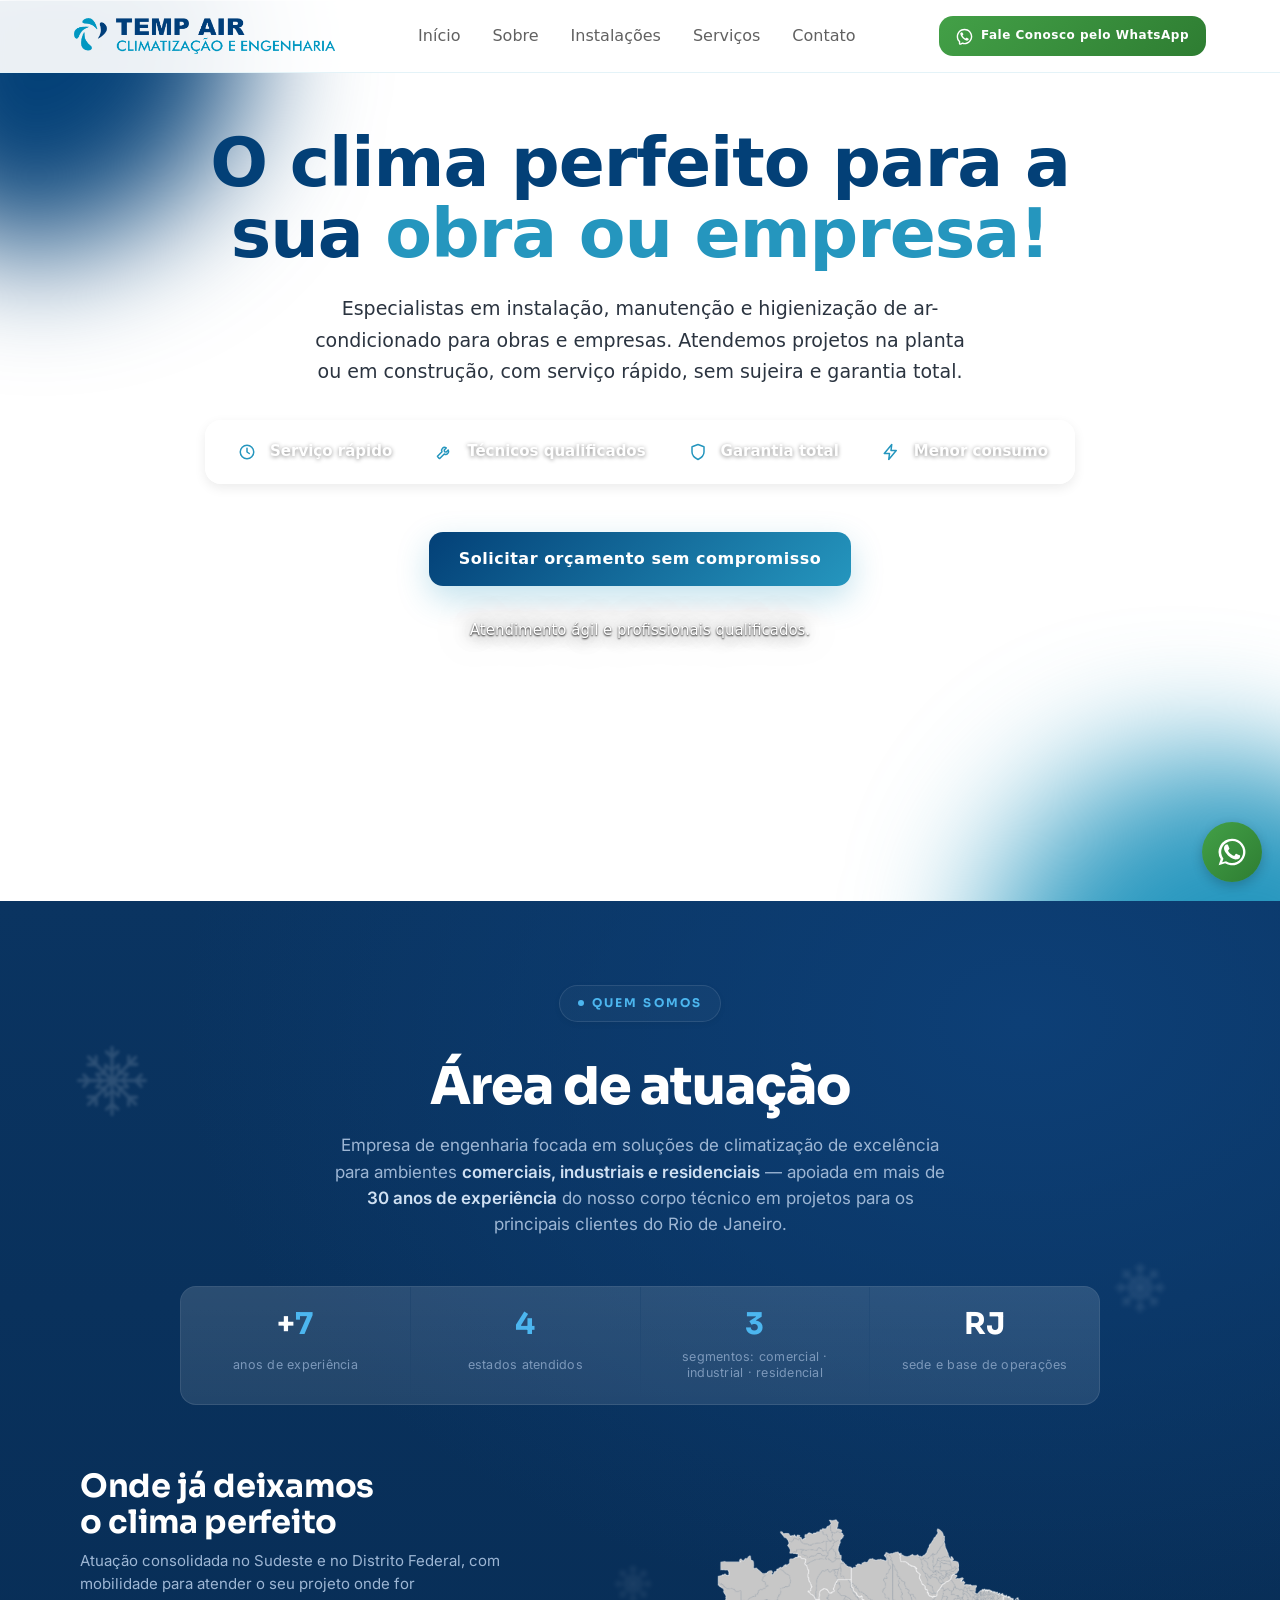
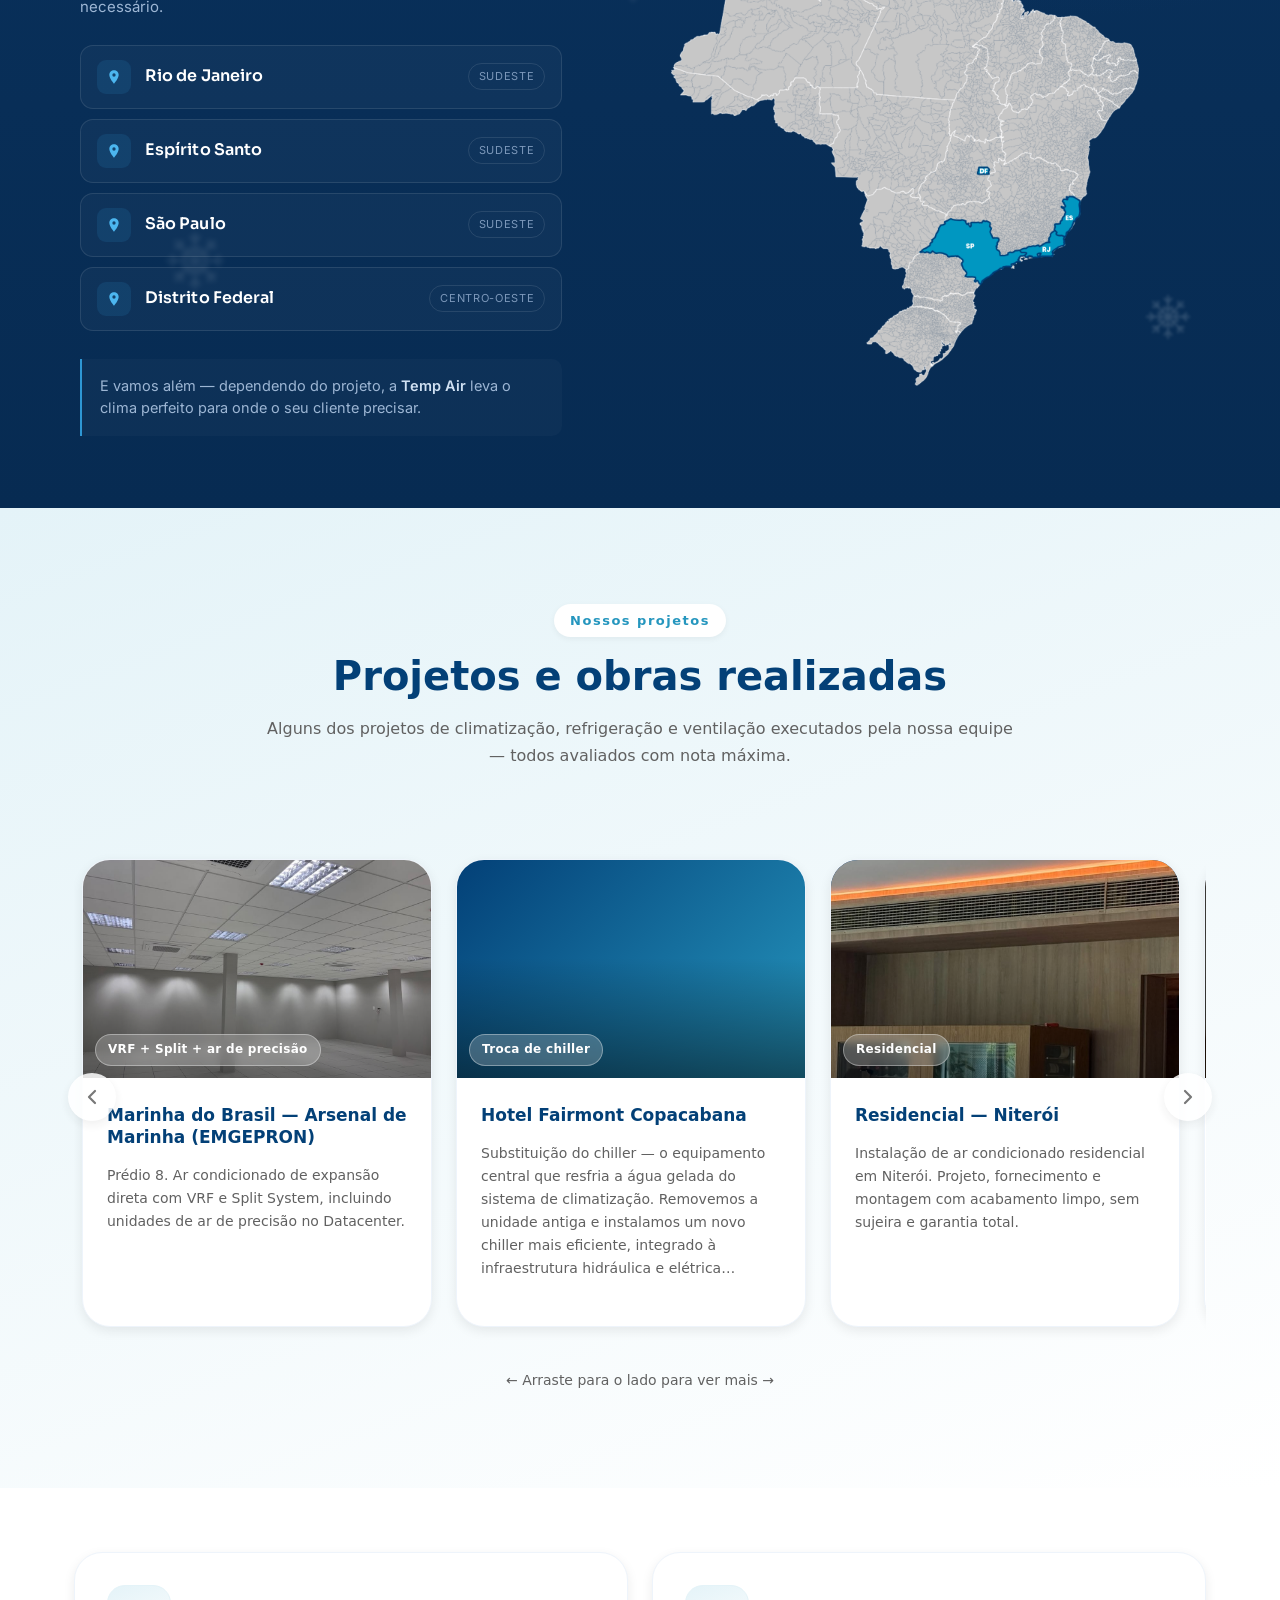
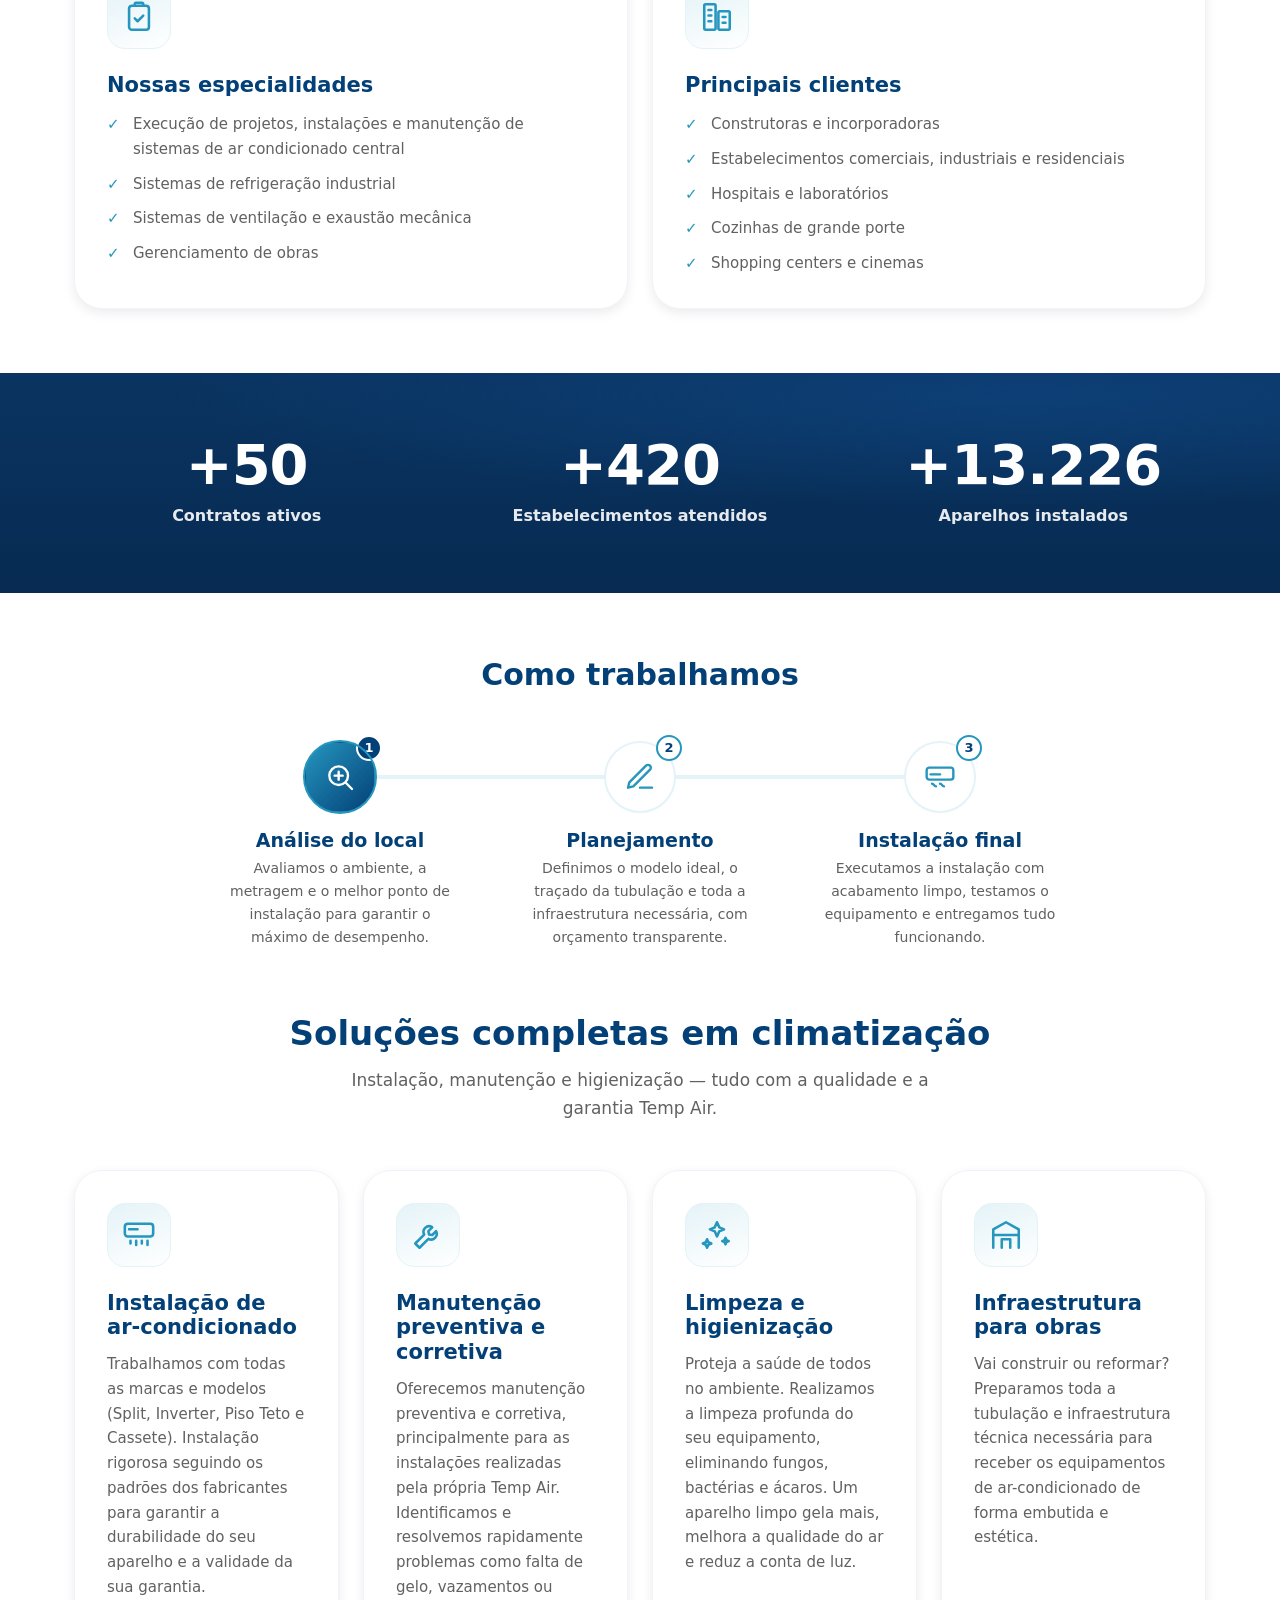
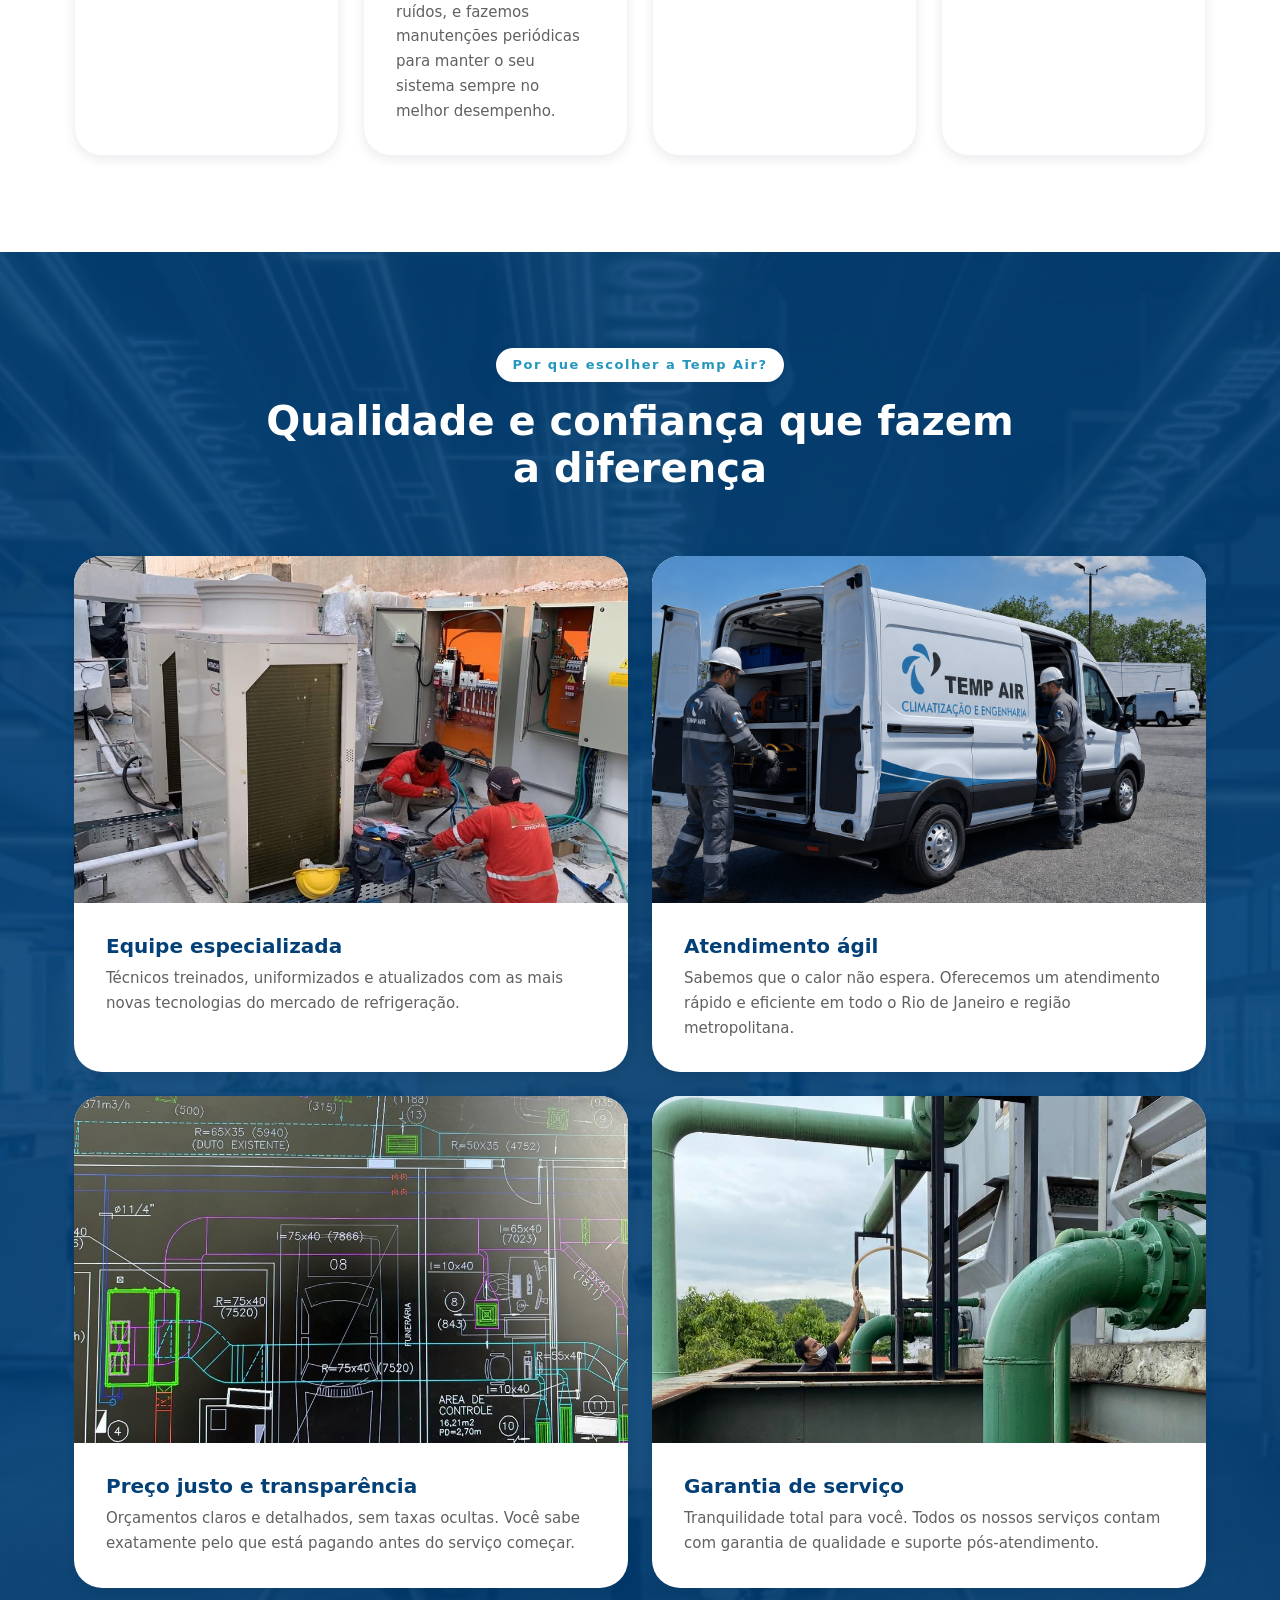
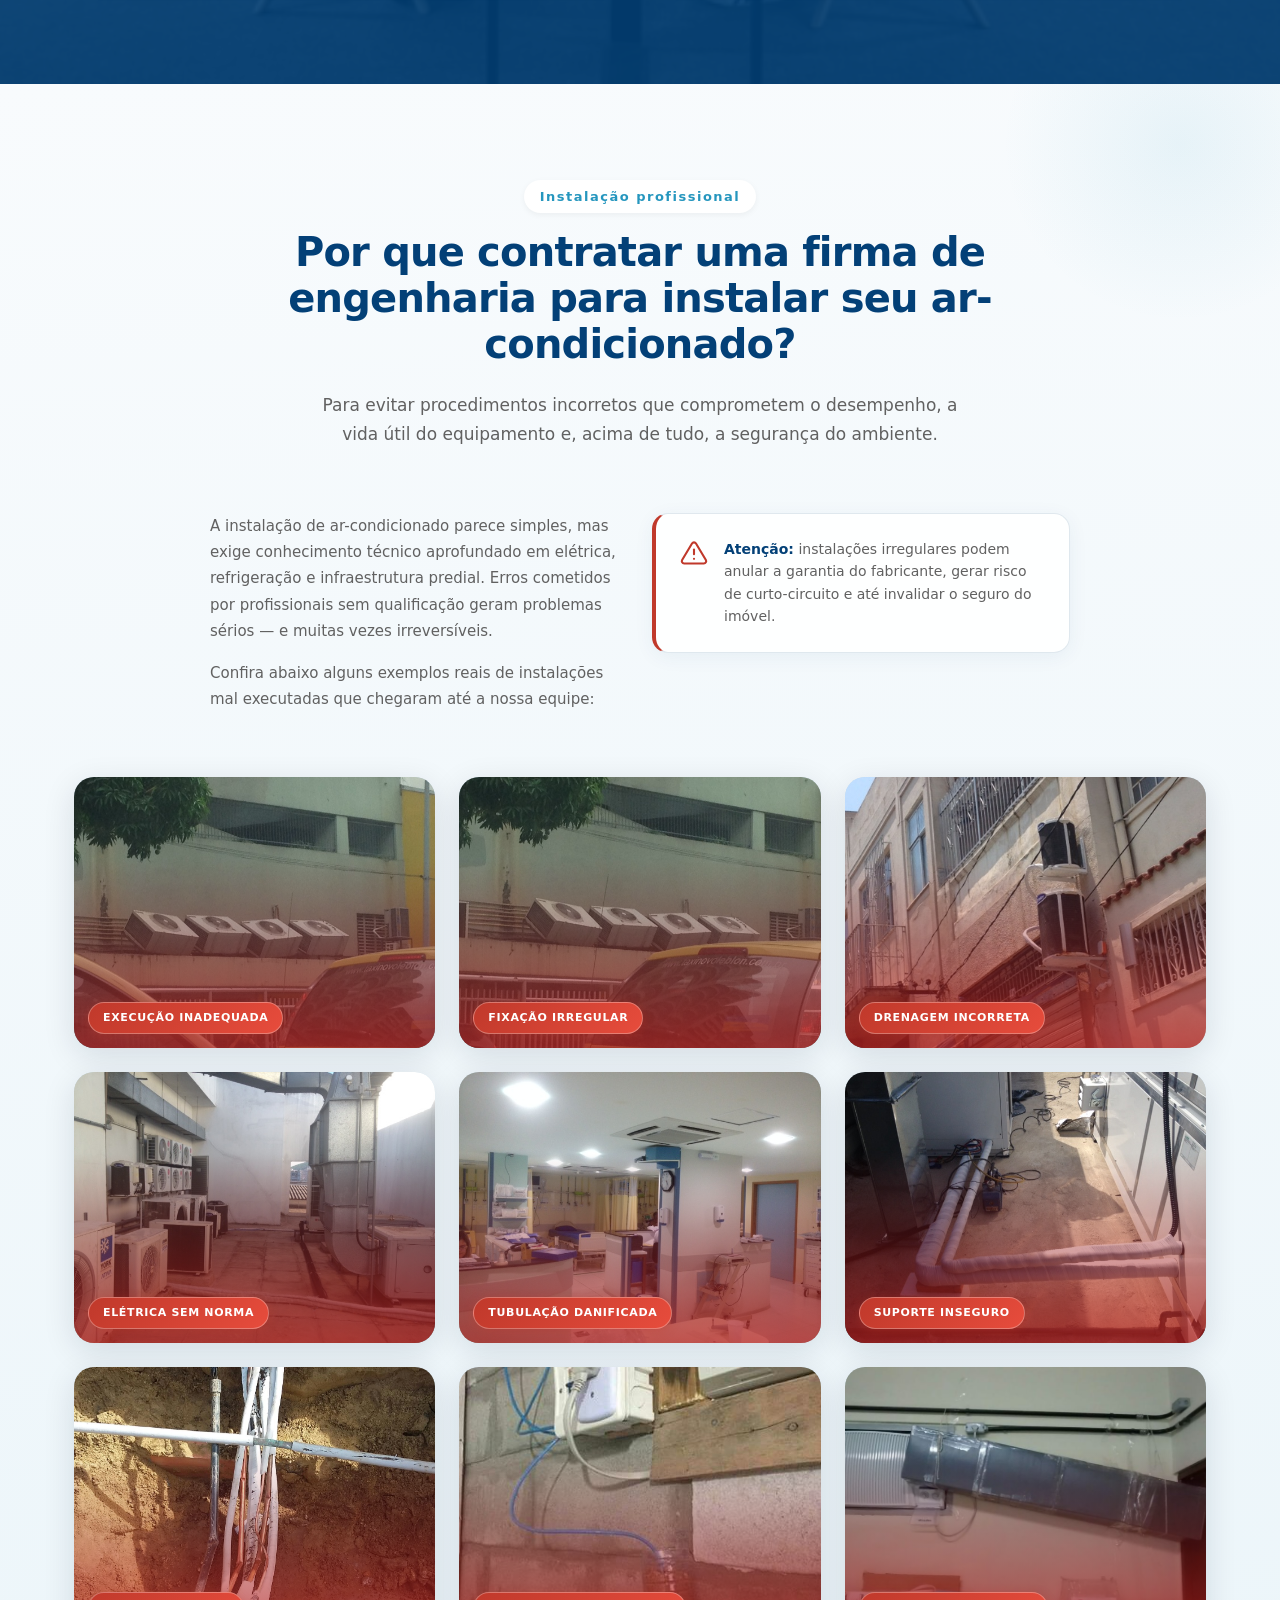
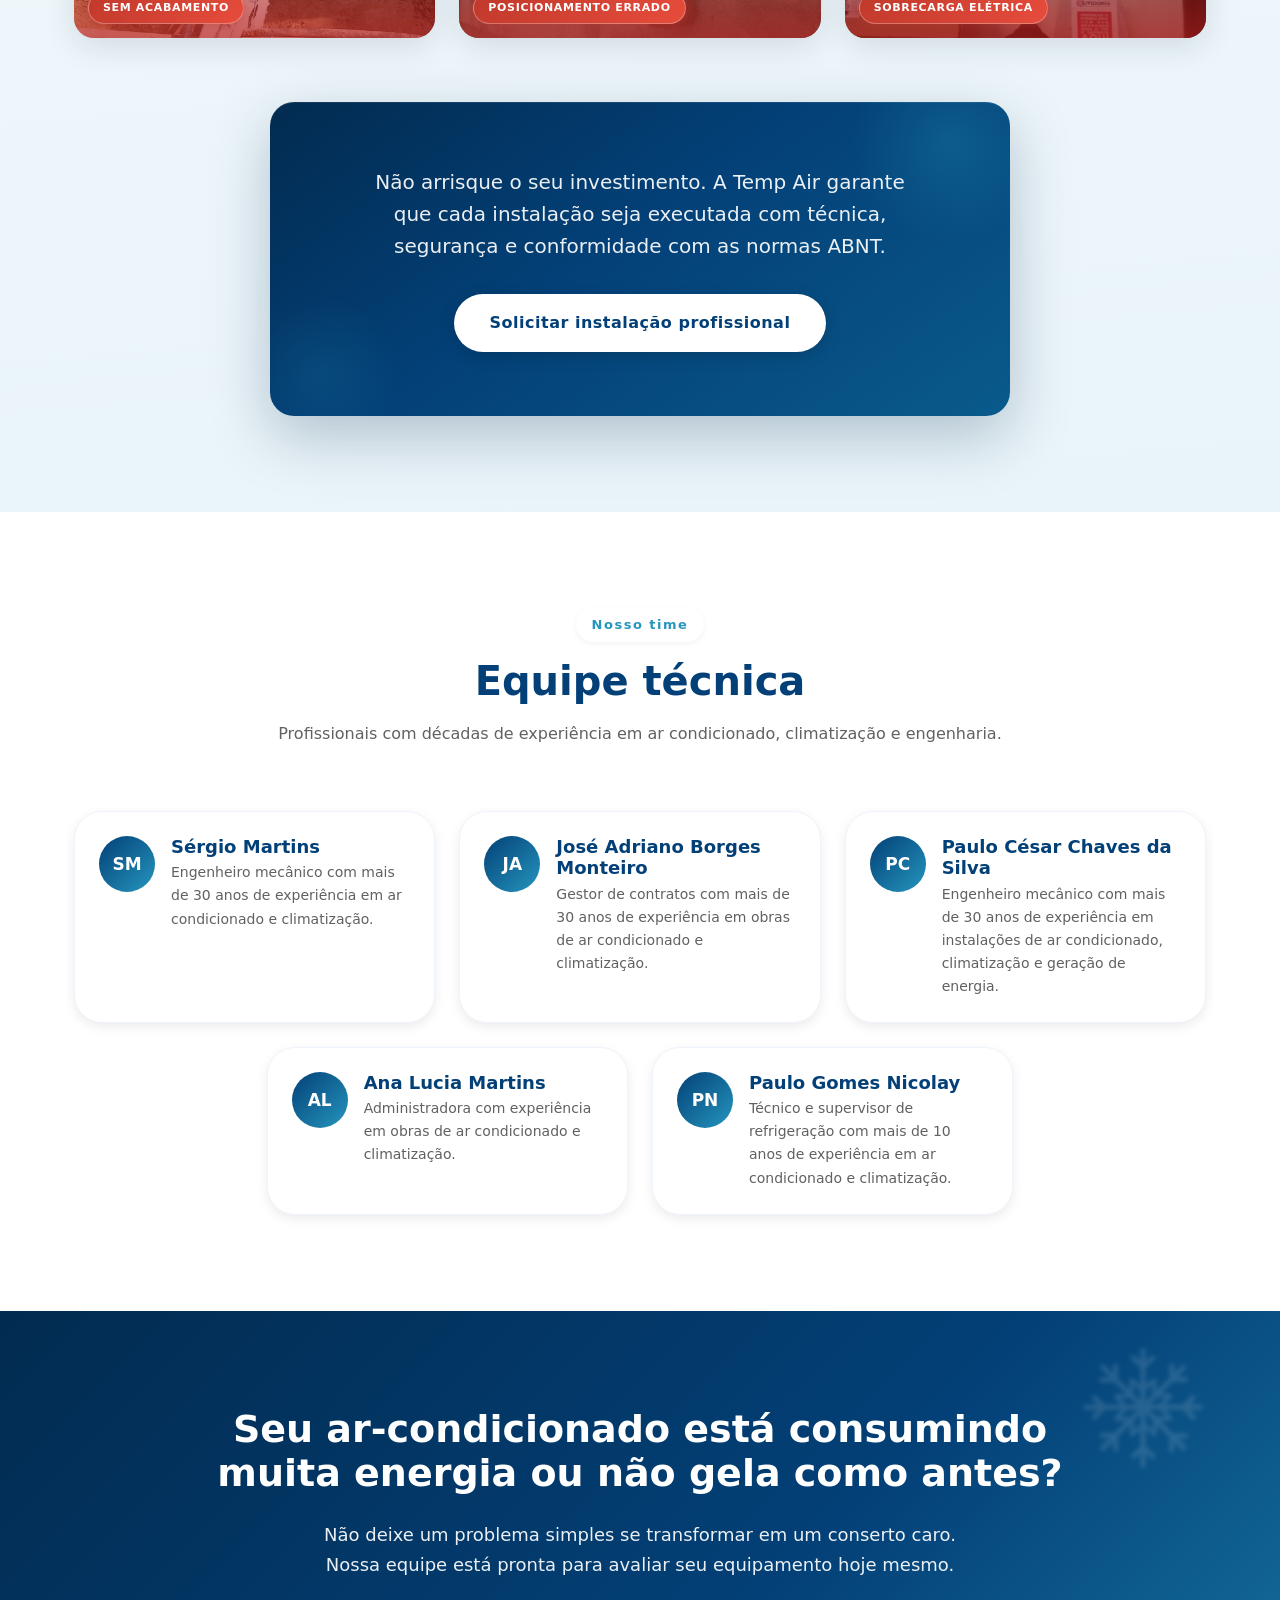
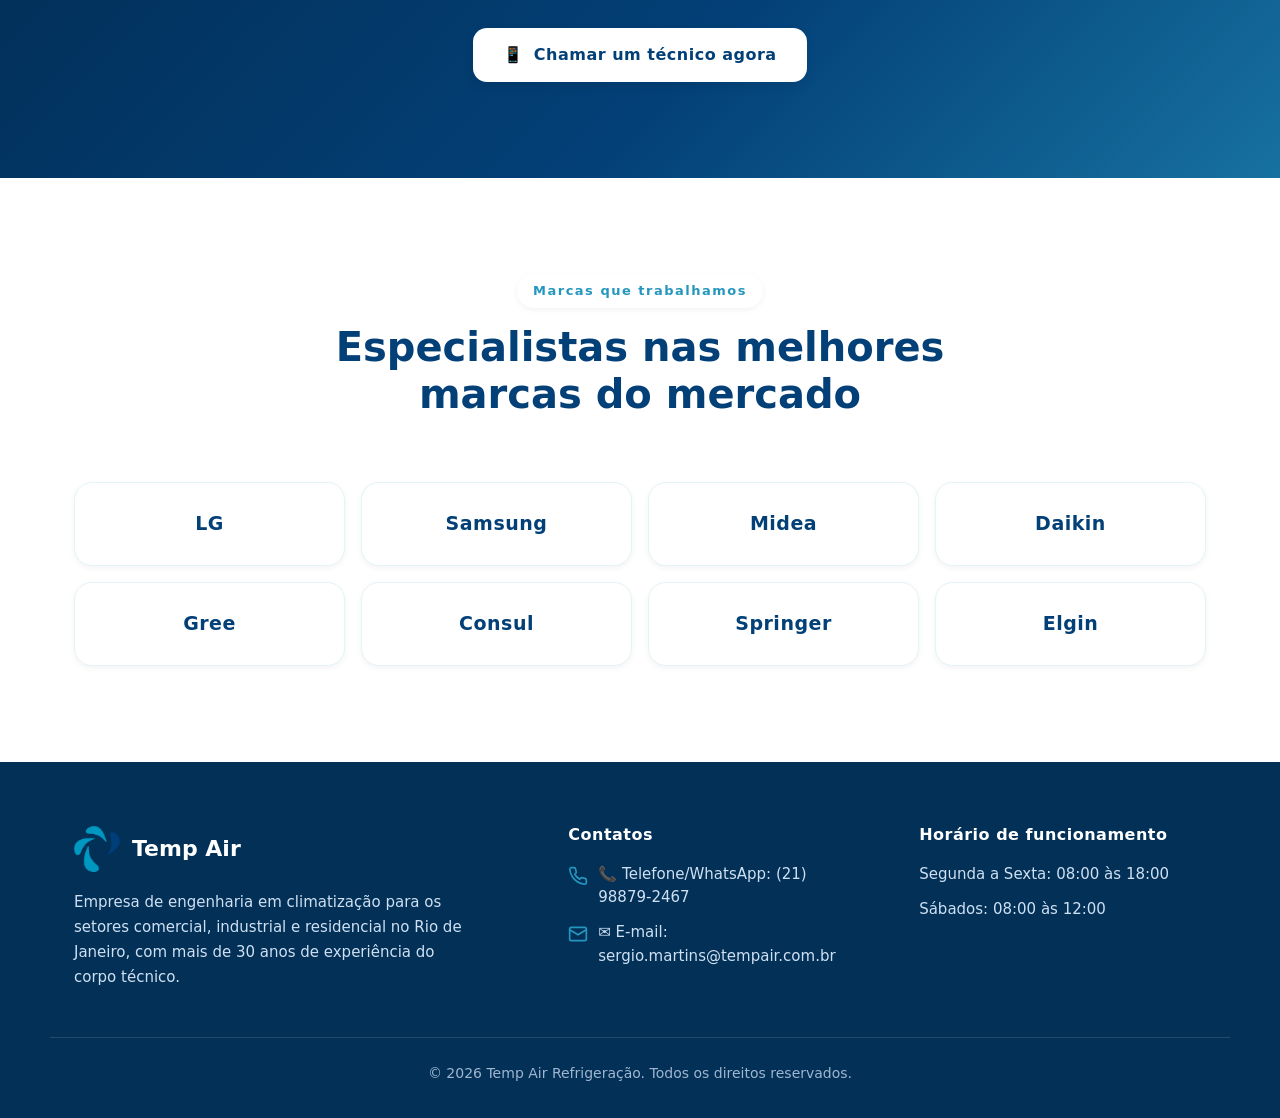
==== commit cf3a553d: "mudanças em animações e adicionais de maus exemplos" ====
--- a/index.html
+++ b/index.html
@@ -399,6 +399,96 @@
       </div>
     </section>
 
+    <!-- ============================= POR QUE FIRMA DE ENGENHARIA ============================= -->
+    <section class="section erros-section" id="engenharia" aria-labelledby="eng-title">
+      <div class="container">
+        <div class="section-head reveal">
+          <span class="eyebrow">Instalação profissional</span>
+          <h2 id="eng-title">Por que contratar uma firma de engenharia para instalar seu ar-condicionado?</h2>
+          <p class="erros-lead">Para evitar procedimentos incorretos que comprometem o desempenho, a vida útil do equipamento e, acima de tudo, a segurança do ambiente.</p>
+        </div>
+
+        <div class="erros-intro reveal">
+          <div class="erros-intro-text">
+            <p>A instalação de ar-condicionado parece simples, mas exige conhecimento técnico aprofundado em elétrica, refrigeração e infraestrutura predial. Erros cometidos por profissionais sem qualificação geram problemas sérios — e muitas vezes irreversíveis.</p>
+            <p>Confira abaixo alguns exemplos reais de instalações mal executadas que chegaram até a nossa equipe:</p>
+          </div>
+          <div class="erros-alerta">
+            <svg viewBox="0 0 24 24" fill="none" stroke="currentColor" stroke-width="1.8" stroke-linecap="round" stroke-linejoin="round" aria-hidden="true"><path d="M10.29 3.86L1.82 18a2 2 0 0 0 1.71 3h16.94a2 2 0 0 0 1.71-3L13.71 3.86a2 2 0 0 0-3.42 0z"/><line x1="12" y1="9" x2="12" y2="13"/><line x1="12" y1="17" x2="12.01" y2="17"/></svg>
+            <div>
+              <strong>Atenção:</strong> instalações irregulares podem anular a garantia do fabricante, gerar risco de curto-circuito e até invalidar o seguro do imóvel.
+            </div>
+          </div>
+        </div>
+
+        <!-- Grade de fotos de exemplos ruins -->
+        <div class="erros-grid reveal">
+          <figure class="erro-item">
+            <div class="erro-img-wrap">
+              <img src="midias/exemplosruins/IMG_1570.JPG" alt="Exemplo de instalação incorreta de ar-condicionado — tubulação exposta sem proteção" loading="lazy">
+              <span class="erro-badge">Execução inadequada</span>
+            </div>
+          </figure>
+          <figure class="erro-item">
+            <div class="erro-img-wrap">
+              <img src="midias/exemplosruins/IMG_1571.JPG" alt="Exemplo de instalação incorreta — fixação improvisada da unidade condensadora" loading="lazy">
+              <span class="erro-badge">Fixação irregular</span>
+            </div>
+          </figure>
+          <figure class="erro-item">
+            <div class="erro-img-wrap">
+              <img src="midias/exemplosruins/IMG_1758.JPG" alt="Exemplo de instalação incorreta — dreno mal executado causando infiltração" loading="lazy">
+              <span class="erro-badge">Drenagem incorreta</span>
+            </div>
+          </figure>
+          <figure class="erro-item">
+            <div class="erro-img-wrap">
+              <img src="midias/exemplosruins/IMG_1876.JPG" alt="Exemplo de instalação incorreta — cabeamento elétrico sem proteção adequada" loading="lazy">
+              <span class="erro-badge">Elétrica sem norma</span>
+            </div>
+          </figure>
+          <figure class="erro-item">
+            <div class="erro-img-wrap">
+              <img src="midias/exemplosruins/IMG_2051.JPG" alt="Exemplo de instalação incorreta — tubulação de cobre dobrada e amassada" loading="lazy">
+              <span class="erro-badge">Tubulação danificada</span>
+            </div>
+          </figure>
+          <figure class="erro-item">
+            <div class="erro-img-wrap">
+              <img src="midias/exemplosruins/IMG_2574.JPG" alt="Exemplo de instalação incorreta — suporte da condensadora sem ancoragem segura" loading="lazy">
+              <span class="erro-badge">Suporte inseguro</span>
+            </div>
+          </figure>
+          <figure class="erro-item">
+            <div class="erro-img-wrap">
+              <img src="midias/exemplosruins/IMG_2742.JPG" alt="Exemplo de instalação incorreta — acabamento sem canaleta, fiação aparente" loading="lazy">
+              <span class="erro-badge">Sem acabamento</span>
+            </div>
+          </figure>
+          <figure class="erro-item">
+            <div class="erro-img-wrap">
+              <img src="midias/exemplosruins/IMG_3132.JPG" alt="Exemplo de instalação incorreta — posicionamento errado da evaporadora" loading="lazy">
+              <span class="erro-badge">Posicionamento errado</span>
+            </div>
+          </figure>
+          <figure class="erro-item">
+            <div class="erro-img-wrap">
+              <img src="midias/exemplosruins/IMG_3365.JPG" alt="Exemplo de instalação incorreta — sobrecarga elétrica no quadro de distribuição" loading="lazy">
+              <span class="erro-badge">Sobrecarga elétrica</span>
+            </div>
+          </figure>
+        </div>
+
+        <!-- CTA de encerramento -->
+        <div class="erros-cta reveal">
+          <p>Não arrisque o seu investimento. A Temp Air garante que cada instalação seja executada com técnica, segurança e conformidade com as normas ABNT.</p>
+          <a class="btn btn-primary" href="orcamento.html">
+            Solicitar instalação profissional
+          </a>
+        </div>
+      </div>
+    </section>
+
     <!-- ============================= EQUIPE TÉCNICA ============================= -->
     <section class="section" id="equipe" aria-labelledby="equipe-title">
       <div class="container">
--- a/styles.css
+++ b/styles.css
@@ -25,7 +25,7 @@
   --purple: #673AB7;           /* Optional Accent */
 
   /* Gradientes */
-  --grad-brand: linear-gradient(135deg, #034077 0%, #2596BE 60%, #34A7CB 100%);
+  --grad-brand: linear-gradient(135deg, #034077 0%, #2596BE 100%);
   --grad-btn: linear-gradient(135deg, #034077 0%, #2596BE 100%); /* navy → teal, texto branco */
   --grad-soft: linear-gradient(160deg, #E4F3F8 0%, #FFFFFF 100%);
   --grad-dark: linear-gradient(135deg, #022B50 0%, #034077 60%, #2596BE 130%);
@@ -382,6 +382,13 @@
   .hero h1, .hero .hero-sub, .hero .hero-strip, .hero::after,
   .hero .hero-actions, .hero .hero-proof, .site-header { animation: none !important; }
 }
+/* Mobile: desativar animações da hero (manter no desktop) */
+@media (max-width: 767px) {
+  .hero-video, .hero-video-mob,
+  .hero h1, .hero .hero-sub, .hero .hero-strip, .hero::after,
+  .hero .hero-actions, .hero .hero-proof, .site-header,
+  .hero-blob { animation: none !important; opacity: 1 !important; }
+}
 /* Até 769px, o gradiente branco desce mais 25% (cobre mais o vídeo) */
 @media (max-width: 769px) {
   .hero::after {
@@ -415,26 +422,28 @@
   z-index: 2;                 /* acima do gradiente branco, abaixo do conteúdo (z-index 3) */
   pointer-events: none;
   border-radius: 42% 58% 63% 37% / 41% 44% 56% 59%;
-  filter: blur(46px);
-  opacity: .55;
+  filter: blur(58px);
+  opacity: 1;
   will-change: transform, border-radius;
-  animation: blob-morph 16s ease-in-out infinite, blob-drift 22s ease-in-out infinite;
+  animation: blob-morph 16s ease-in-out infinite,
+             blob-drift 22s ease-in-out infinite,
+             blob-in 0.8s ease 1.85s both;   /* fade-in único (de cima) junto dos textos */
 }
 .hero-blob--tl {
-  top: clamp(-160px, -9vw, -80px);
-  left: clamp(-160px, -9vw, -80px);
-  width: clamp(200px, 32vw, 540px);
-  height: clamp(200px, 32vw, 540px);
-  background: radial-gradient(circle at 35% 35%, #6cc3e6 0%, #2596be 46%, rgba(37,150,190,0) 72%);
+  top: clamp(-170px, -9vw, -100px);
+  left: clamp(-170px, -9vw, -100px);
+  width: clamp(220px, 30vw, 520px);
+  height: clamp(220px, 30vw, 520px);
+  background: radial-gradient(circle at 32% 32%, #034077 0%, #034077 50%, rgba(3,64,119,0) 86%);
 }
 .hero-blob--br {
-  right: clamp(-190px, -11vw, -100px);
-  bottom: clamp(-190px, -11vw, -100px);
-  width: clamp(240px, 40vw, 660px);
-  height: clamp(240px, 40vw, 660px);
-  background: radial-gradient(circle at 62% 62%, #4cb6ef 0%, #1f6fb0 48%, rgba(31,111,176,0) 74%);
-  animation-duration: 19s, 26s;
-  animation-delay: -6s, -9s;
+  right: clamp(-200px, -11vw, -120px);
+  bottom: clamp(-350px, calc(-11vw - 150px), -270px);
+  width: clamp(260px, 36vw, 620px);
+  height: clamp(260px, 36vw, 620px);
+  background: radial-gradient(circle at 66% 66%, #2596be 0%, #2596be 50%, rgba(37,150,190,0) 86%);
+  animation-duration: 19s, 26s, 0.8s;
+  animation-delay: -6s, -9s, 2.25s;   /* fade-in da de baixo, depois da de cima */
 }
 @keyframes blob-morph {
   0%, 100% { border-radius: 42% 58% 63% 37% / 41% 44% 56% 59%; }
@@ -447,11 +456,15 @@
   33%      { transform: translate(16px, -12px) rotate(7deg) scale(1.06); }
   66%      { transform: translate(-12px, 14px) rotate(-6deg) scale(0.96); }
 }
+@keyframes blob-in {
+  from { opacity: 0; }
+  to   { opacity: 1; }
+}
 /* Mobile: blobs menores, mais sutis e mais leves para o desempenho */
 @media (max-width: 600px) {
-  .hero-blob { filter: blur(34px); opacity: .48; }
-  .hero-blob--tl { width: 190px; height: 190px; top: -90px; left: -85px; }
-  .hero-blob--br { width: 230px; height: 230px; right: -110px; bottom: -100px; }
+  .hero-blob { filter: blur(46px); opacity: 1; }
+  .hero-blob--tl { width: 210px; height: 210px; top: -50px; left: -150px; }
+  .hero-blob--br { width: 250px; height: 250px; right: -155px; bottom: -120px; }
 }
 @media (prefers-reduced-motion: reduce) {
   .hero-blob { animation: none; }
@@ -556,9 +569,9 @@
   justify-content: center;
   gap: var(--sp-2);
 }
-/* botão da Hero: gradiente teal médio (entre o navy escuro e o azul muito claro) */
+/* botão da Hero: gradiente da paleta nova (navy → teal) */
 .hero-actions .btn-primary {
-  background-image: linear-gradient(135deg, #2596BE 0%, #34A7CB 100%);
+  background-image: linear-gradient(135deg, #034077 0%, #2596BE 100%);
 }
 .hero-proof {
   margin-top: var(--sp-4);
@@ -813,8 +826,22 @@
 #servicos { padding-top: var(--sp-8); }   /* respiro no topo da seção */
 .about-grid--servicos { margin-bottom: var(--sp-8); }   /* separa os cards de "Como trabalhamos" */
 
-/* "Por que escolher a Temp Air": fundo azul forte sólido, título branco (cards seguem brancos) */
-#diferenciais { background-color: var(--blue-deep); }
+/* "Por que escolher a Temp Air": fundo azul forte + foto fundo2.jpg a 20% por cima, título branco (cards seguem brancos) */
+#diferenciais {
+  position: relative;
+  background-color: var(--blue-deep);
+  overflow: hidden;
+}
+#diferenciais::before {
+  content: "";
+  position: absolute;
+  inset: 0;
+  background: url("midias/fundo2.jpg") center / cover no-repeat;
+  opacity: .1;
+  pointer-events: none;
+  z-index: 0;
+}
+#diferenciais > .container { position: relative; z-index: 1; }
 #diferenciais .section-head h2 { color: #fff; }
 
 /* =========================================================
@@ -924,7 +951,7 @@
 
 /* Estado ativo (quando o traçado alcança a etapa) */
 .process-step.is-active .process-icon {
-  background-image: var(--grad-btn);
+  background-image: linear-gradient(135deg, #2596BE 0%, #034077 100%);
   border-color: transparent;
 }
 /* Anel pulsante: borda circular que emana e some (transform/opacity, sem box-shadow → círculo perfeito) */
@@ -1117,7 +1144,11 @@
   .team-grid { grid-template-columns: repeat(2, 1fr); }
 }
 @media (min-width: 992px) {
-  .team-grid { grid-template-columns: repeat(3, 1fr); }
+  /* 5 membros em 3 colunas: centraliza os dois últimos (grid de 6 col, cada card ocupa 2) */
+  .team-grid { grid-template-columns: repeat(6, 1fr); }
+  .team-card { grid-column: span 2; }
+  .team-card:nth-child(4) { grid-column: 2 / span 2; }
+  .team-card:nth-child(5) { grid-column: 4 / span 2; }
 }
 
 /* =========================================================
@@ -1522,6 +1553,17 @@
 }
 .whatsapp-float:hover { transform: scale(1.08); box-shadow: 0 6px 16px rgba(0,0,0,.28); }
 .whatsapp-float svg { width: 32px; height: 32px; fill: #fff; }
+/* No mobile: entra só depois que os textos da Hero terminam (~3s) */
+@keyframes wa-float-in {
+  from { opacity: 0; scale: 0.6; }
+  to   { opacity: 1; scale: 1; }
+}
+@media (max-width: 767px) {
+  .whatsapp-float { animation: wa-float-in 0.45s cubic-bezier(.34, 1.56, .64, 1) 3s both; }
+}
+@media (prefers-reduced-motion: reduce) {
+  .whatsapp-float { animation: none; }
+}
 
 /* (Animação de nevasca de entrada removida — demais animações mantidas) */
 
@@ -1709,3 +1751,238 @@
   }
   .reveal { opacity: 1; transform: none; }
 }
+
+/* =========================================================
+   SEÇÃO — POR QUE CONTRATAR UMA FIRMA DE ENGENHARIA
+   ========================================================= */
+/* ===== SEÇÃO ENGENHARIA — redesign moderno ===== */
+.erros-section {
+  background: linear-gradient(175deg, #f8fbfd 0%, #e9f4f9 100%);
+  position: relative;
+  overflow: hidden;
+}
+.erros-section::before {
+  content: "";
+  position: absolute;
+  top: -120px;
+  right: -80px;
+  width: 360px;
+  height: 360px;
+  background: radial-gradient(circle, rgba(37, 150, 190, 0.08) 0%, transparent 70%);
+  pointer-events: none;
+}
+.erros-section .section-head h2 {
+  font-size: clamp(26px, 4.2vw, 40px);
+  font-weight: 800;
+  color: var(--blue-deep);
+  max-width: 800px;
+  margin-inline: auto;
+  letter-spacing: -0.02em;
+  line-height: 1.15;
+}
+.erros-lead {
+  margin-top: var(--sp-3);
+  font-size: clamp(15px, 1.8vw, 17px);
+  color: var(--text-gray);
+  max-width: 660px;
+  margin-inline: auto;
+  line-height: 1.7;
+}
+
+/* Bloco introdutório: texto + alerta */
+.erros-intro {
+  display: grid;
+  grid-template-columns: 1fr;
+  gap: var(--sp-3);
+  max-width: 860px;
+  margin: 0 auto var(--sp-8);
+}
+.erros-intro-text {
+  display: flex;
+  flex-direction: column;
+  gap: var(--sp-2);
+}
+.erros-intro-text p {
+  font-size: 15px;
+  color: var(--text-gray);
+  line-height: 1.75;
+}
+.erros-alerta {
+  display: flex;
+  align-items: flex-start;
+  gap: var(--sp-2);
+  background: rgba(255, 255, 255, 0.9);
+  border: 1px solid rgba(3, 64, 119, 0.12);
+  border-left: 4px solid #c0392b;
+  border-radius: 16px;
+  padding: var(--sp-3);
+  box-shadow: 0 4px 20px rgba(3, 64, 119, 0.06);
+  backdrop-filter: blur(8px);
+  -webkit-backdrop-filter: blur(8px);
+}
+.erros-alerta svg {
+  width: 28px; height: 28px;
+  flex-shrink: 0;
+  color: #c0392b;
+  margin-top: 1px;
+}
+.erros-alerta div {
+  font-size: 14px;
+  color: var(--text-gray);
+  line-height: 1.6;
+}
+.erros-alerta strong {
+  color: var(--blue-deep);
+  font-family: var(--font-heading);
+}
+
+@media (min-width: 768px) {
+  .erros-intro {
+    grid-template-columns: 1fr 1fr;
+    align-items: start;
+  }
+}
+
+/* Grade de fotos de exemplos ruins */
+.erros-grid {
+  display: grid;
+  grid-template-columns: 1fr;
+  gap: var(--sp-3);
+  margin-bottom: var(--sp-8);
+}
+.erro-item {
+  margin: 0;
+  padding: 0;
+}
+.erro-img-wrap {
+  position: relative;
+  border-radius: 20px;
+  overflow: hidden;
+  box-shadow: 0 8px 32px rgba(3, 26, 51, 0.12);
+  aspect-ratio: 4 / 3;
+  background: #c8dce8;
+}
+.erro-img-wrap img {
+  width: 100%;
+  height: 100%;
+  object-fit: cover;
+  display: block;
+  transition: transform .45s cubic-bezier(.25, .46, .45, .94);
+}
+.erro-item:hover .erro-img-wrap img {
+  transform: scale(1.06);
+}
+/* Overlay vermelho gradiente indicando algo negativo */
+.erro-img-wrap::after {
+  content: "";
+  position: absolute;
+  inset: 0;
+  background: linear-gradient(to top, rgba(180, 30, 30, 0.72) 0%, rgba(140, 20, 20, 0.35) 40%, rgba(80, 10, 10, 0) 70%);
+  pointer-events: none;
+  transition: opacity .3s ease;
+}
+.erro-item:hover .erro-img-wrap::after {
+  opacity: 0.85;
+}
+.erro-badge {
+  position: absolute;
+  bottom: 14px;
+  left: 14px;
+  z-index: 1;
+  font-family: var(--font-heading);
+  font-size: 11px;
+  font-weight: 700;
+  letter-spacing: 0.06em;
+  text-transform: uppercase;
+  color: #fff;
+  background: linear-gradient(135deg, #c0392b 0%, #e74c3c 100%);
+  border: 1px solid rgba(255,255,255,0.3);
+  backdrop-filter: blur(6px);
+  -webkit-backdrop-filter: blur(6px);
+  padding: 6px 14px;
+  border-radius: 999px;
+  box-shadow: 0 2px 10px rgba(192, 57, 43, 0.35);
+}
+
+@media (min-width: 640px) {
+  .erros-grid {
+    grid-template-columns: repeat(2, 1fr);
+    gap: var(--sp-3);
+  }
+}
+@media (min-width: 992px) {
+  .erros-grid {
+    grid-template-columns: repeat(3, 1fr);
+  }
+}
+
+/* CTA de encerramento — "Não arrisque o seu investimento" (destaque premium) */
+.erros-cta {
+  position: relative;
+  text-align: center;
+  max-width: 740px;
+  margin-inline: auto;
+  padding: var(--sp-8) var(--sp-6);
+  background: linear-gradient(145deg, #022b50 0%, #034077 45%, #0a5a8c 100%);
+  border-radius: 24px;
+  box-shadow: 0 20px 60px rgba(3, 40, 77, 0.25), inset 0 1px 0 rgba(255,255,255,0.08);
+  overflow: hidden;
+}
+.erros-cta::before {
+  content: "";
+  position: absolute;
+  top: -60px;
+  right: -40px;
+  width: 200px;
+  height: 200px;
+  background: radial-gradient(circle, rgba(37, 150, 190, 0.25) 0%, transparent 70%);
+  pointer-events: none;
+}
+.erros-cta::after {
+  content: "";
+  position: absolute;
+  bottom: -40px;
+  left: -30px;
+  width: 160px;
+  height: 160px;
+  background: radial-gradient(circle, rgba(37, 150, 190, 0.15) 0%, transparent 70%);
+  pointer-events: none;
+}
+.erros-cta p {
+  position: relative;
+  z-index: 1;
+  font-size: clamp(17px, 2.2vw, 20px);
+  font-weight: 500;
+  color: rgba(255, 255, 255, 0.92);
+  margin-bottom: var(--sp-4);
+  line-height: 1.6;
+  max-width: 560px;
+  margin-inline: auto;
+}
+.erros-cta .btn-primary {
+  position: relative;
+  z-index: 1;
+  background: #fff;
+  color: var(--blue-deep);
+  font-weight: 700;
+  font-size: 16px;
+  padding: 16px 36px;
+  border-radius: 999px;
+  box-shadow: 0 4px 16px rgba(0,0,0,0.15);
+  transition: transform .2s ease, box-shadow .2s ease;
+  text-decoration: none;
+  display: inline-block;
+}
+.erros-cta .btn-primary:hover {
+  transform: translateY(-2px);
+  box-shadow: 0 8px 28px rgba(0,0,0,0.2);
+}
+/* Sub-texto do CTA */
+.erros-cta-sub {
+  position: relative;
+  z-index: 1;
+  margin-top: var(--sp-2);
+  font-size: 13px;
+  color: rgba(255,255,255,0.55);
+  letter-spacing: 0.02em;
+}
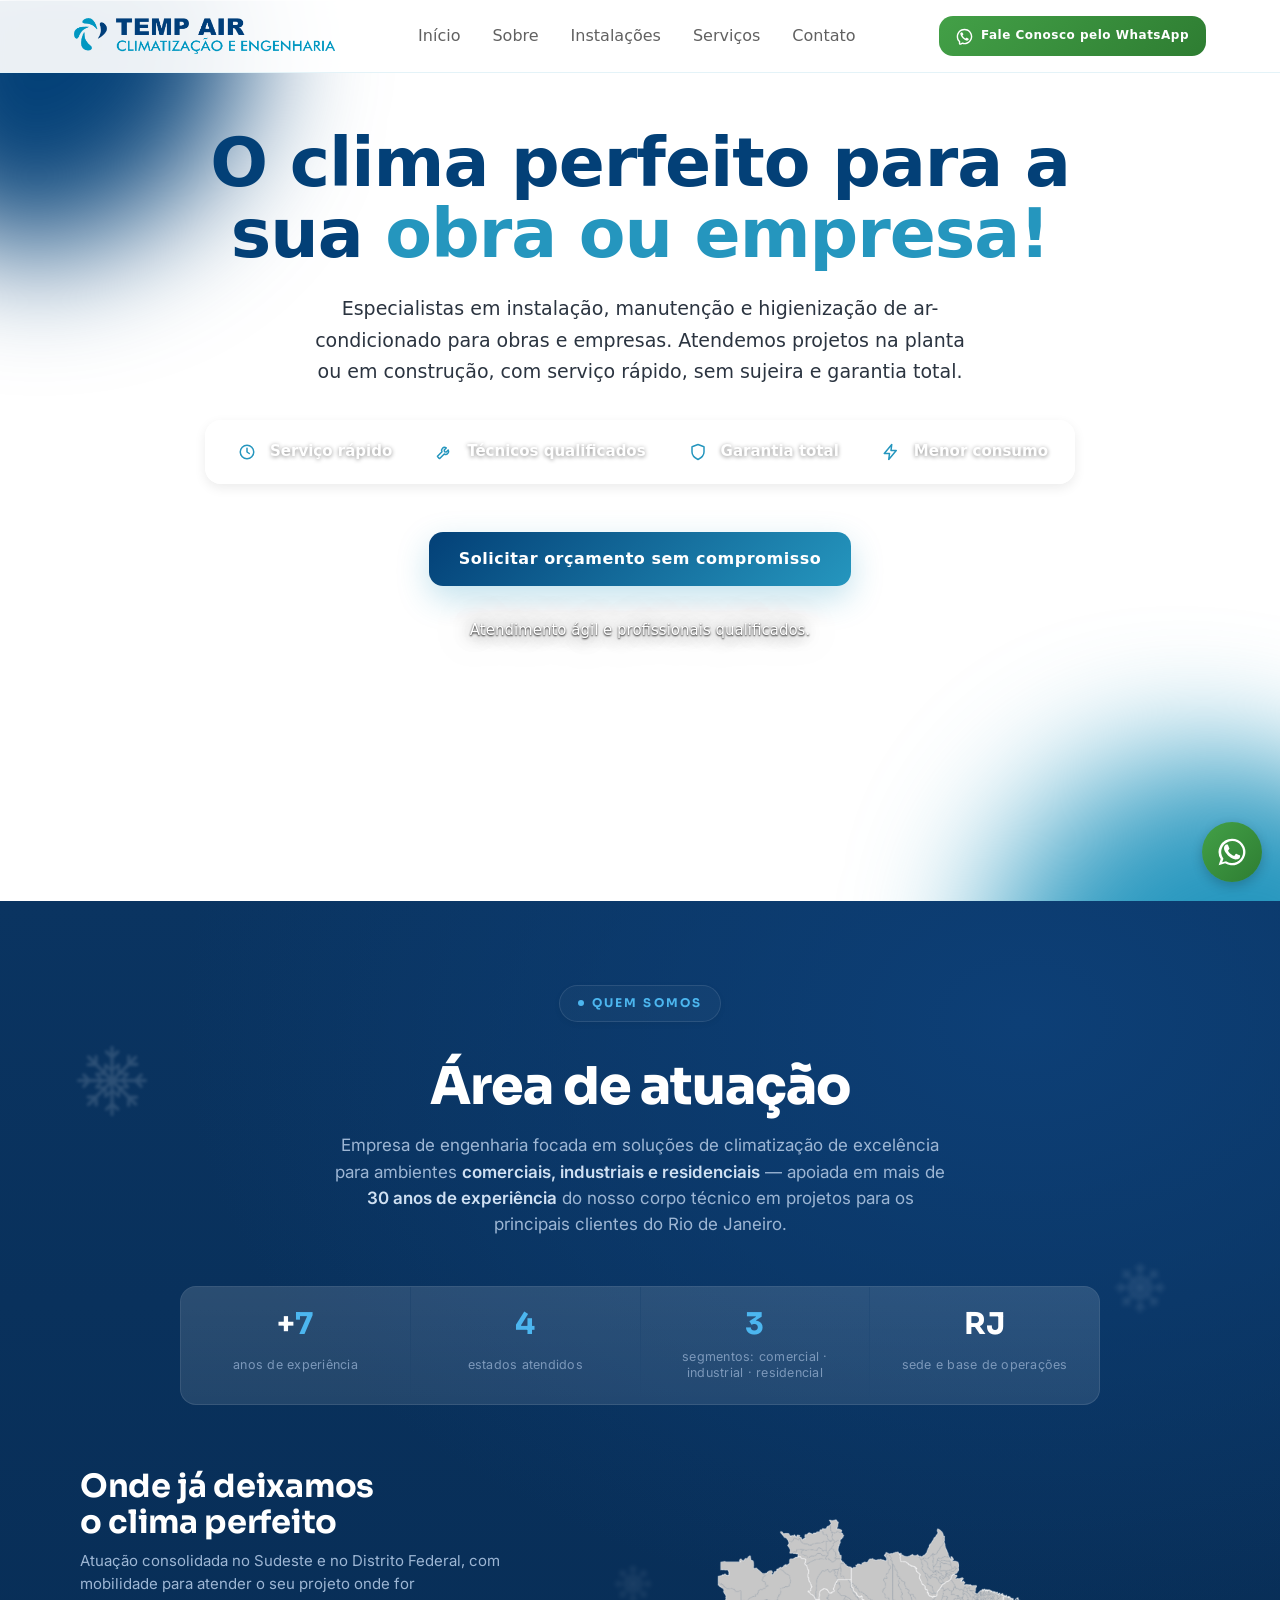
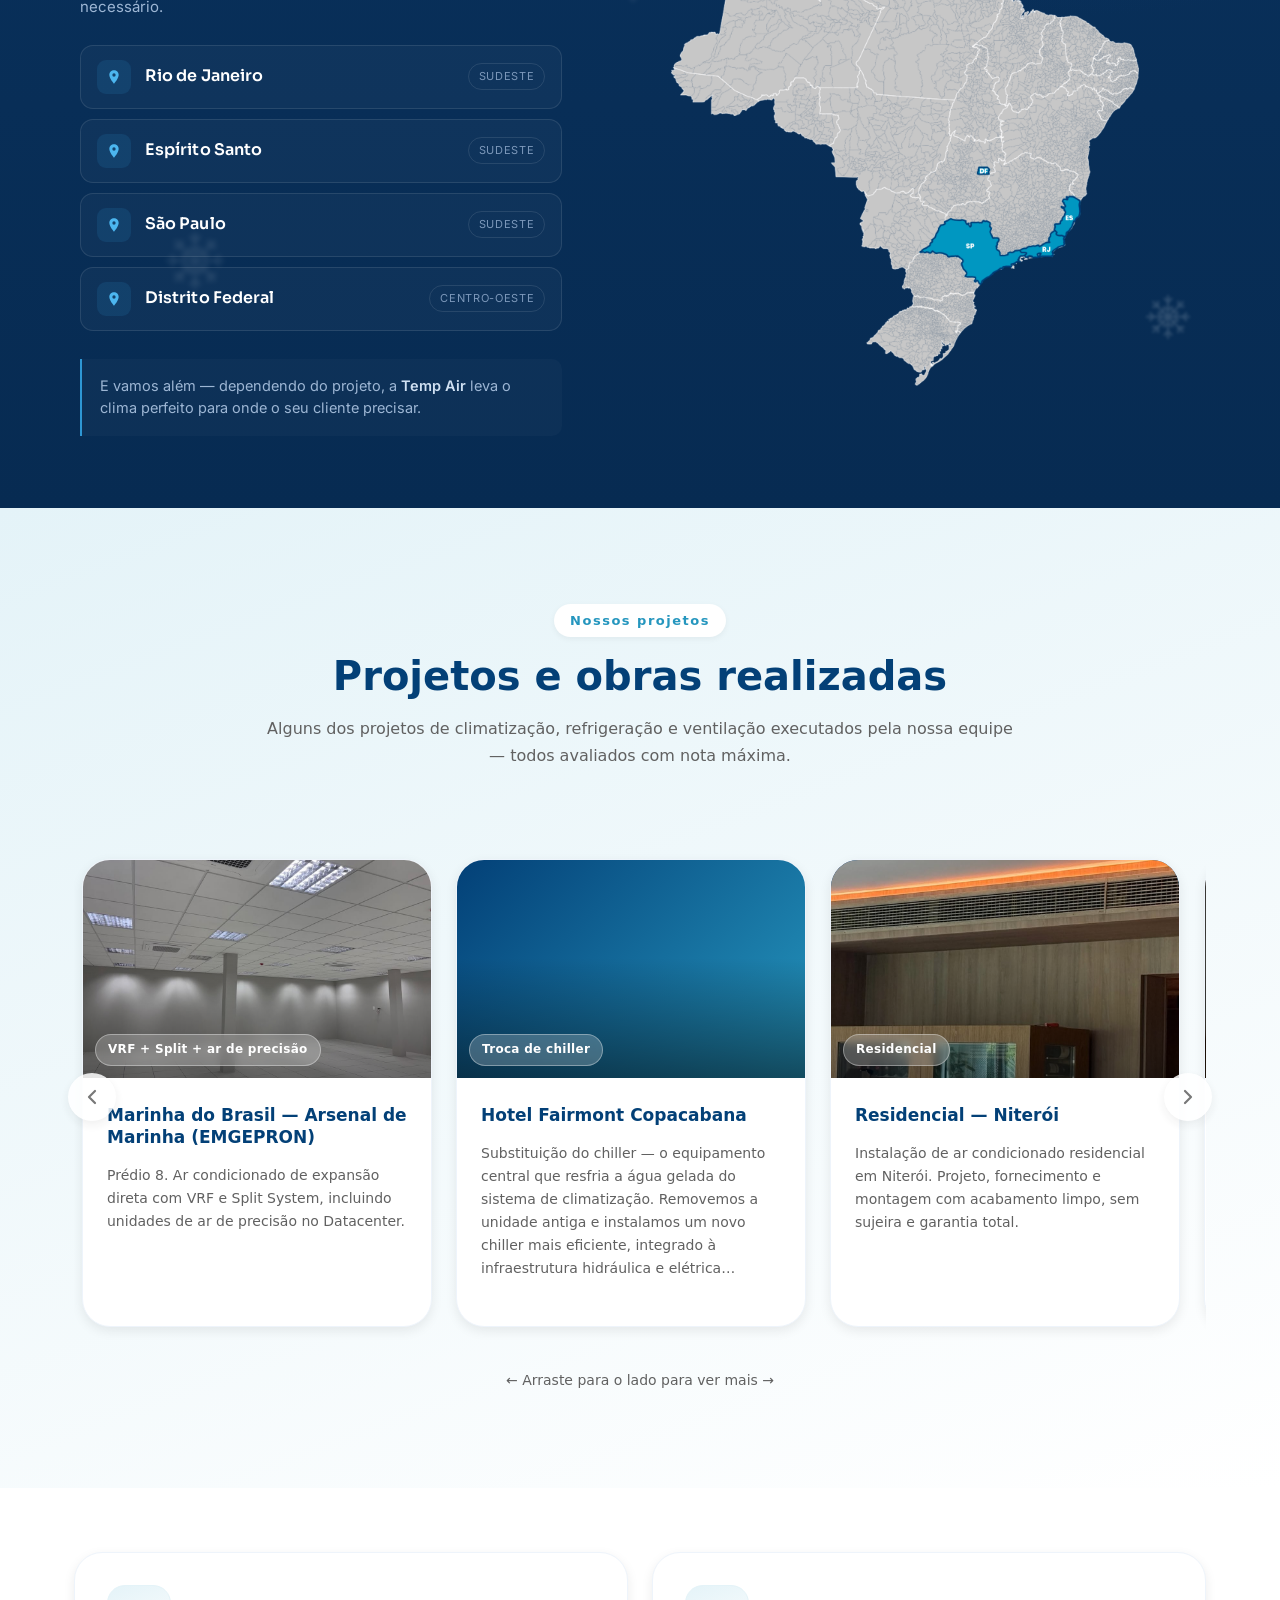
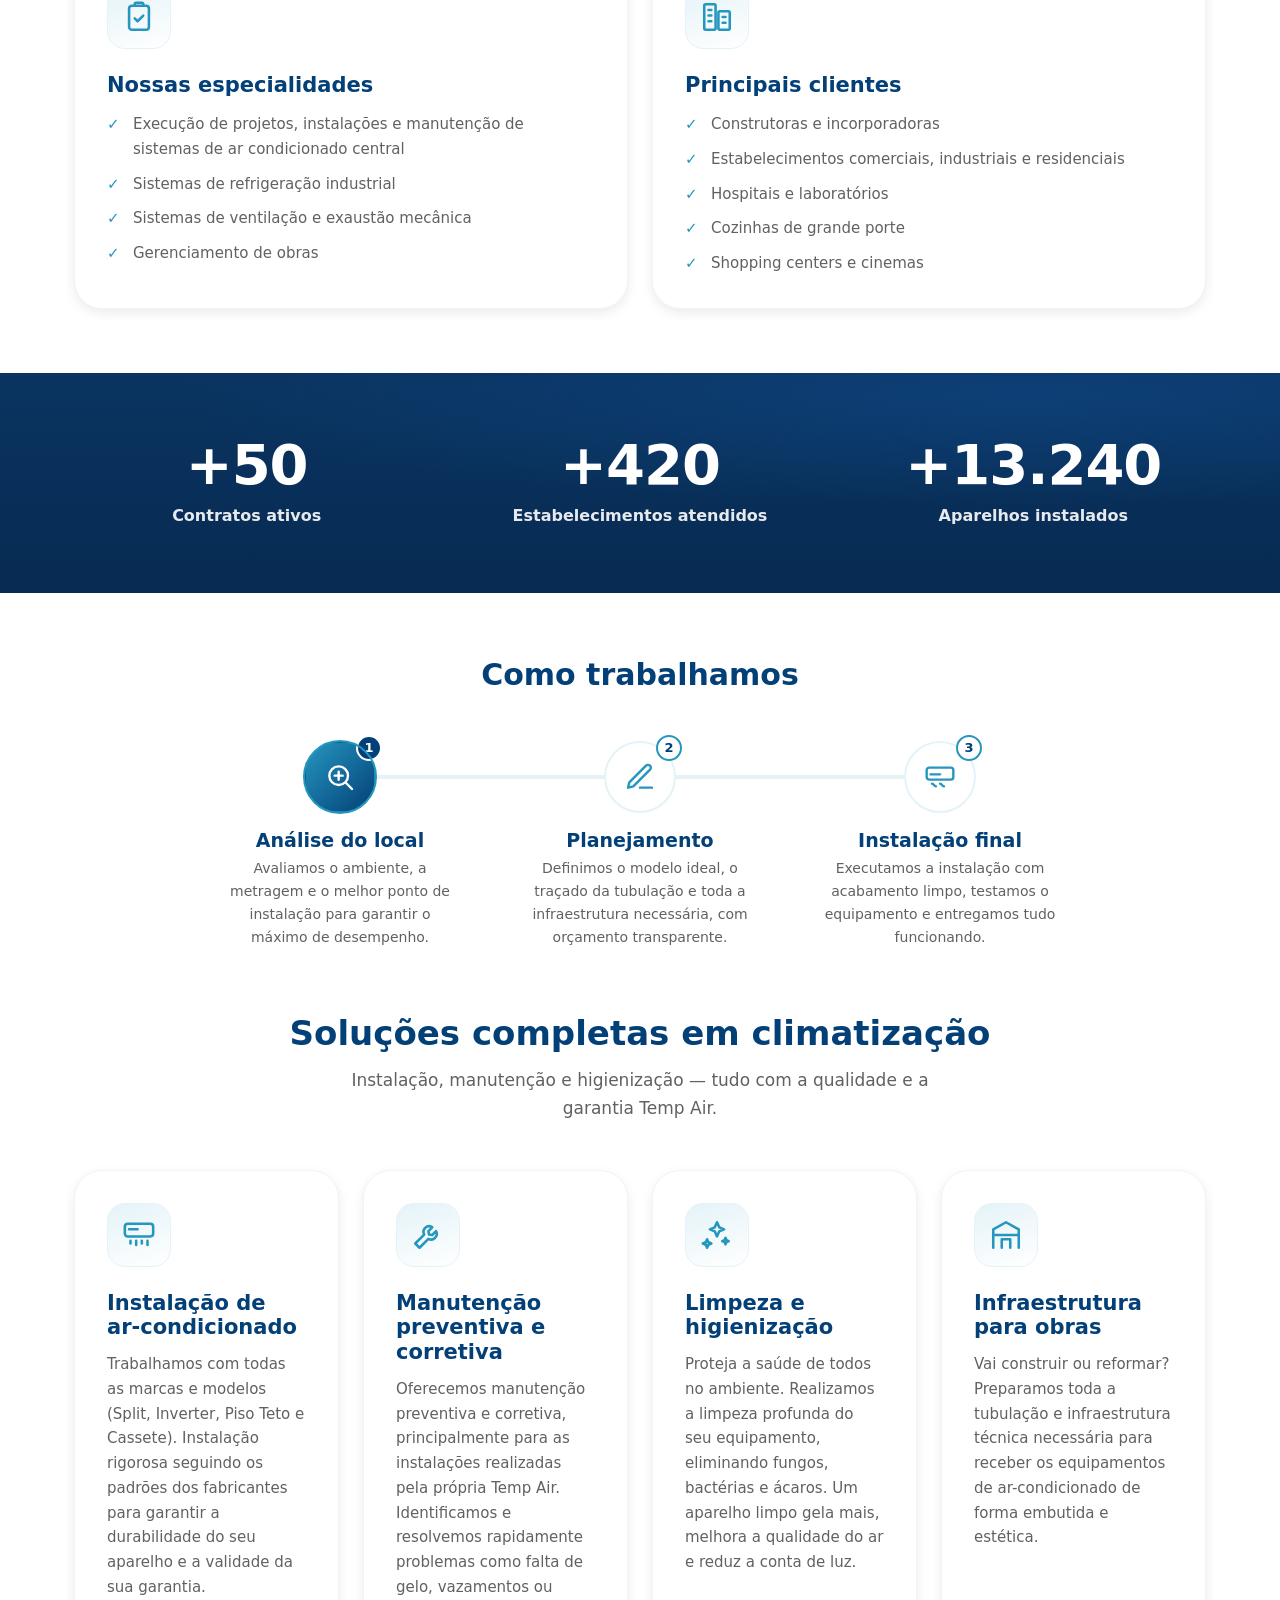
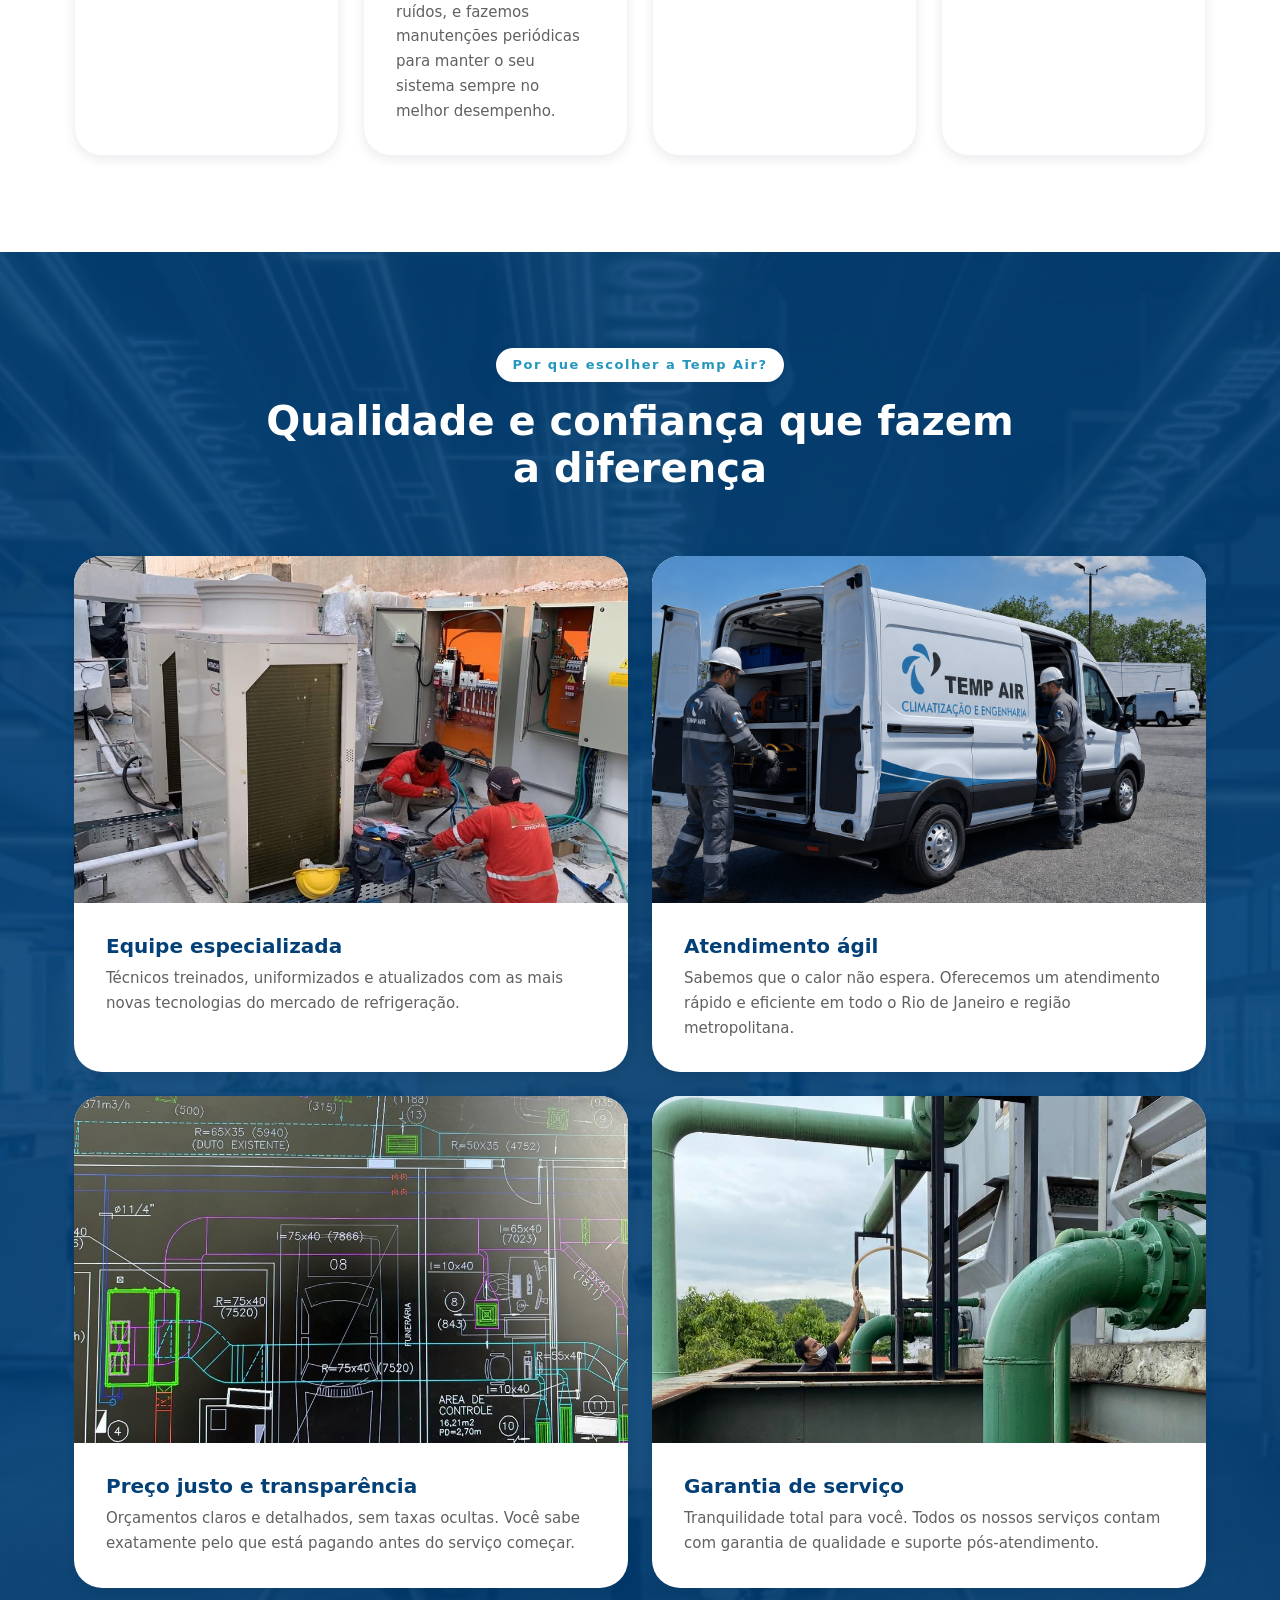
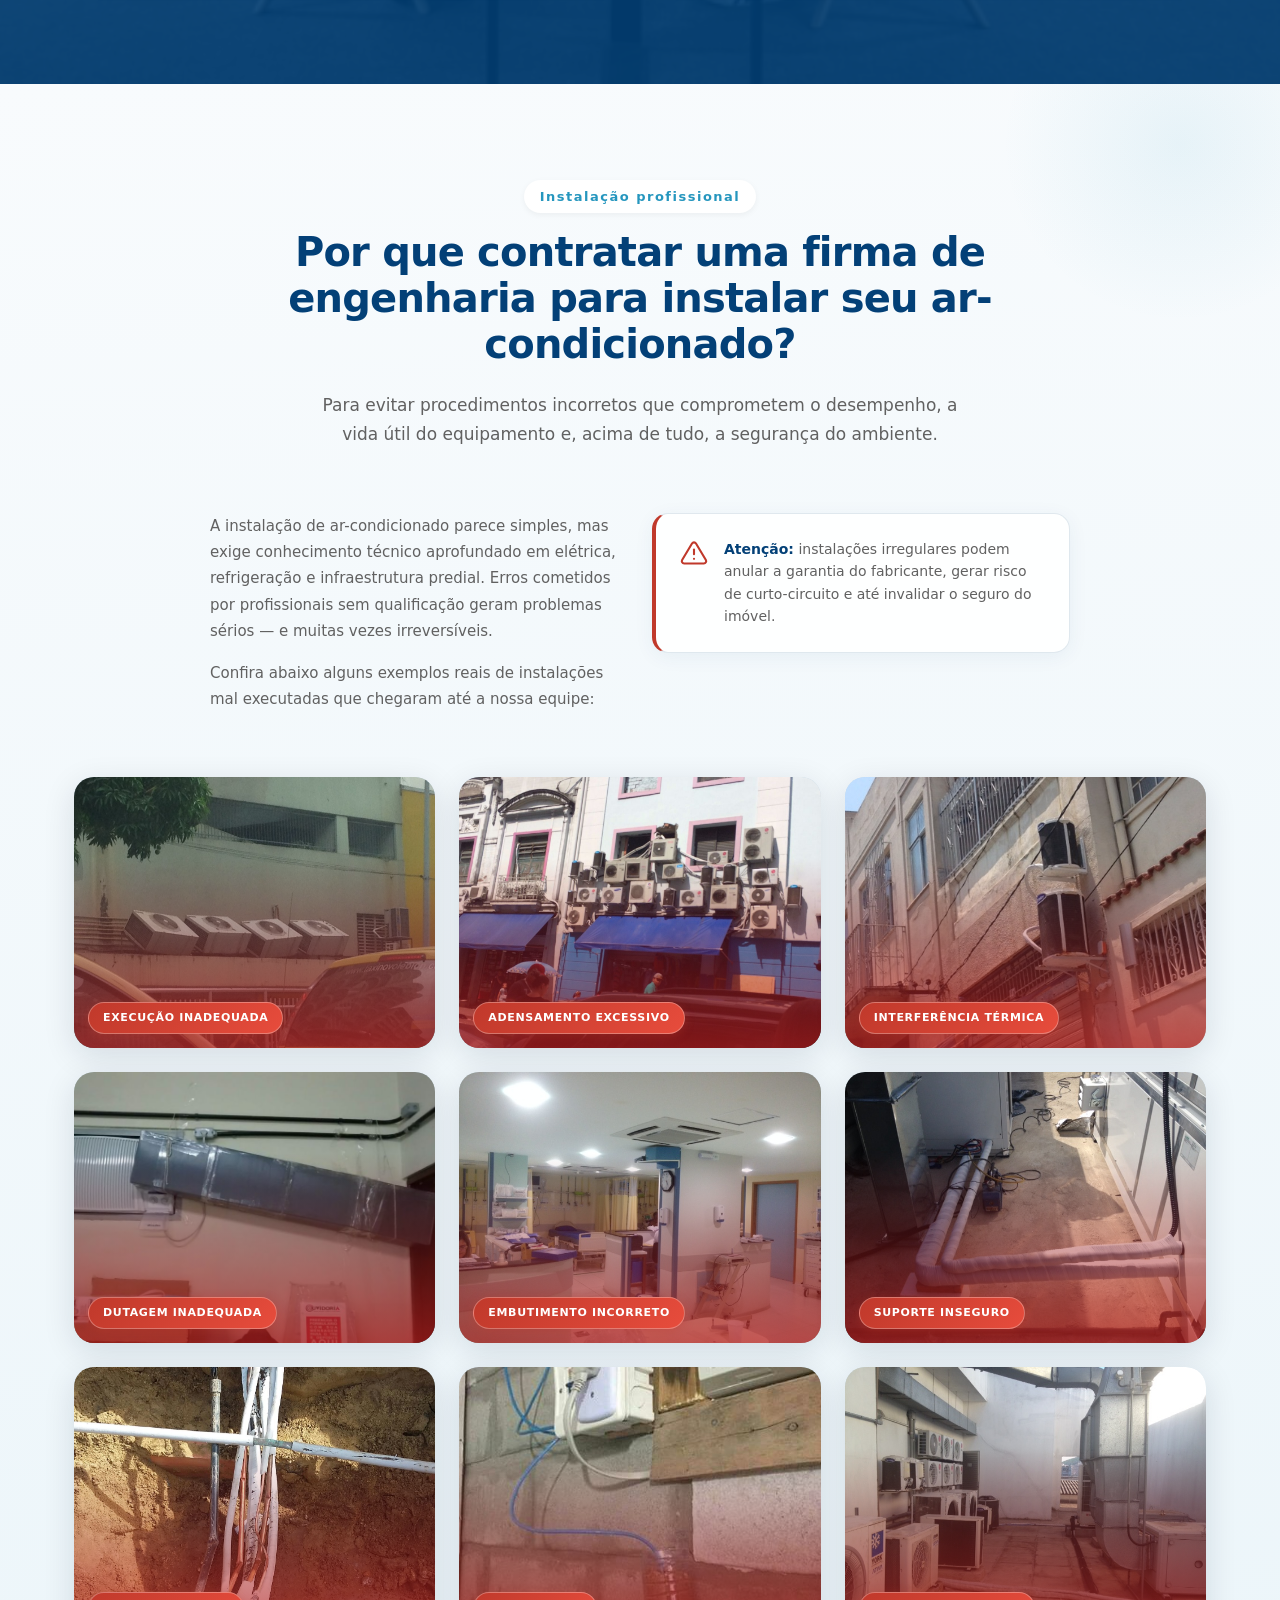
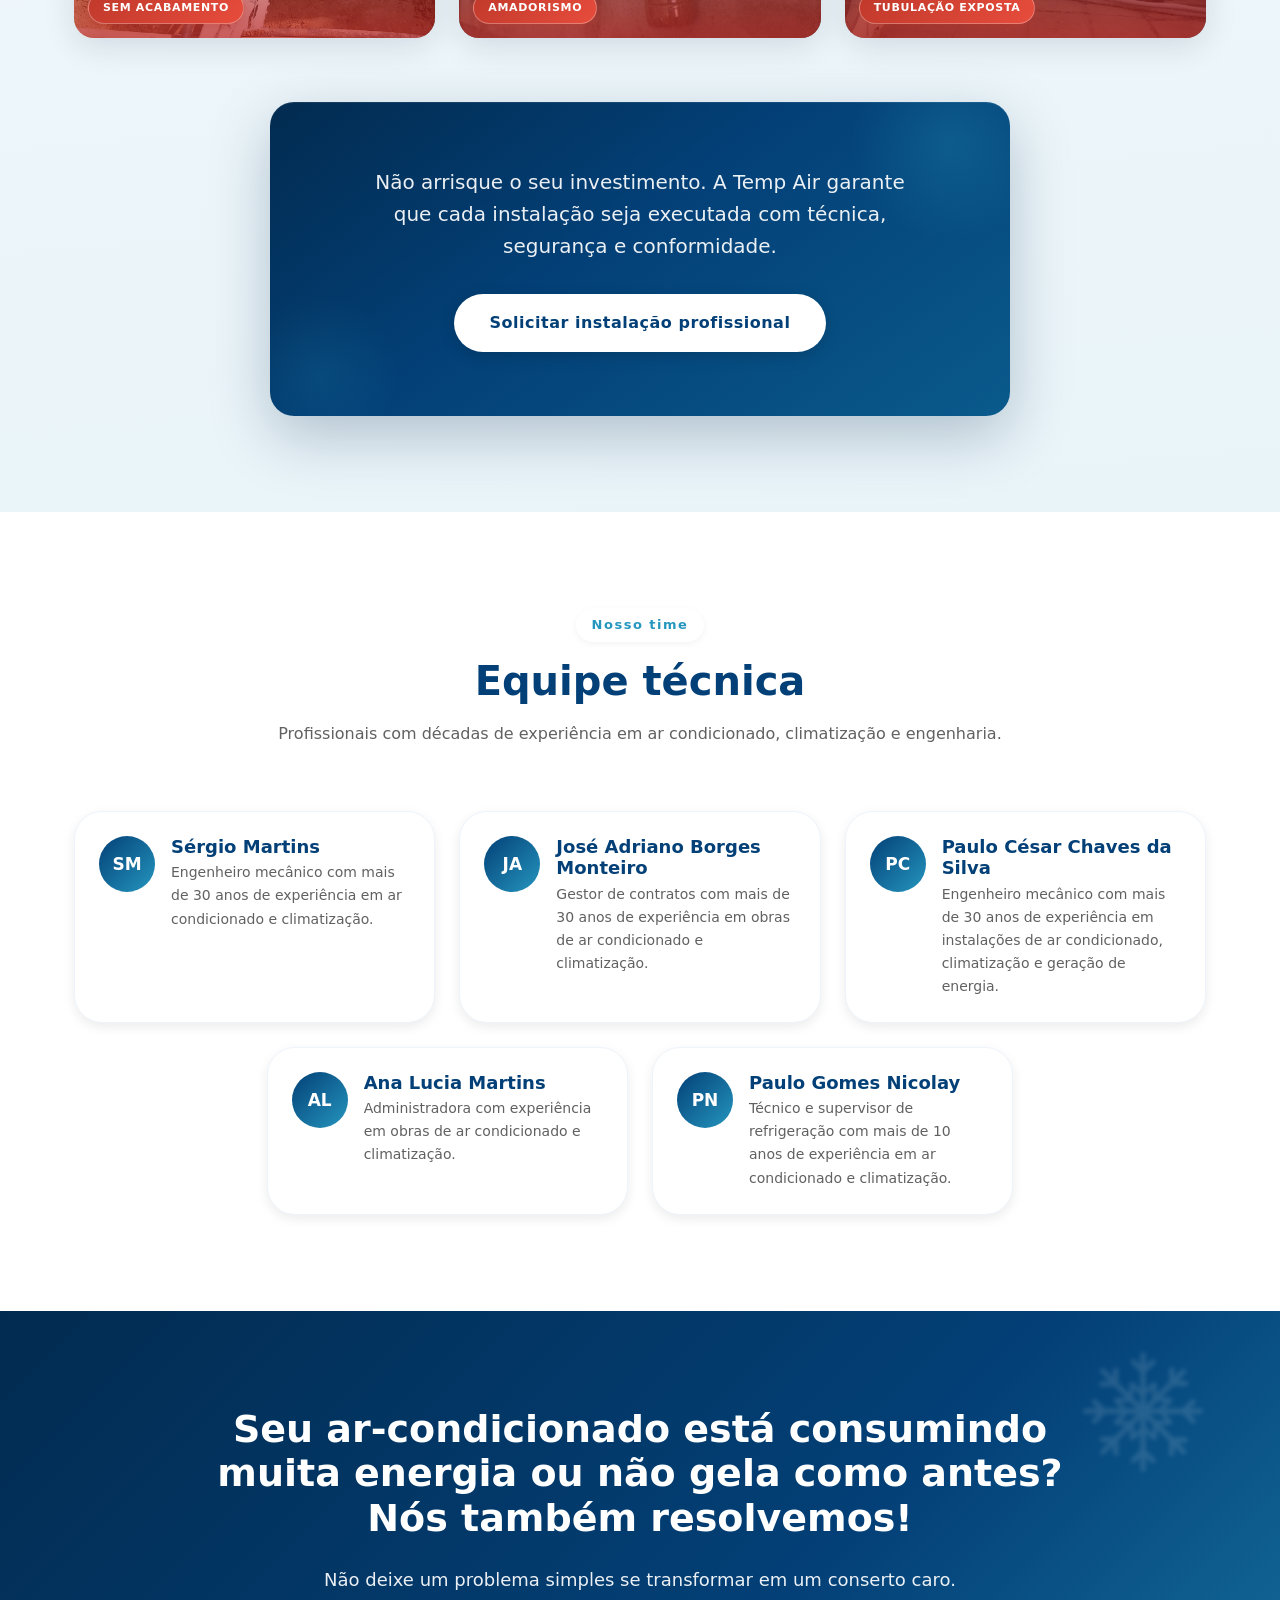
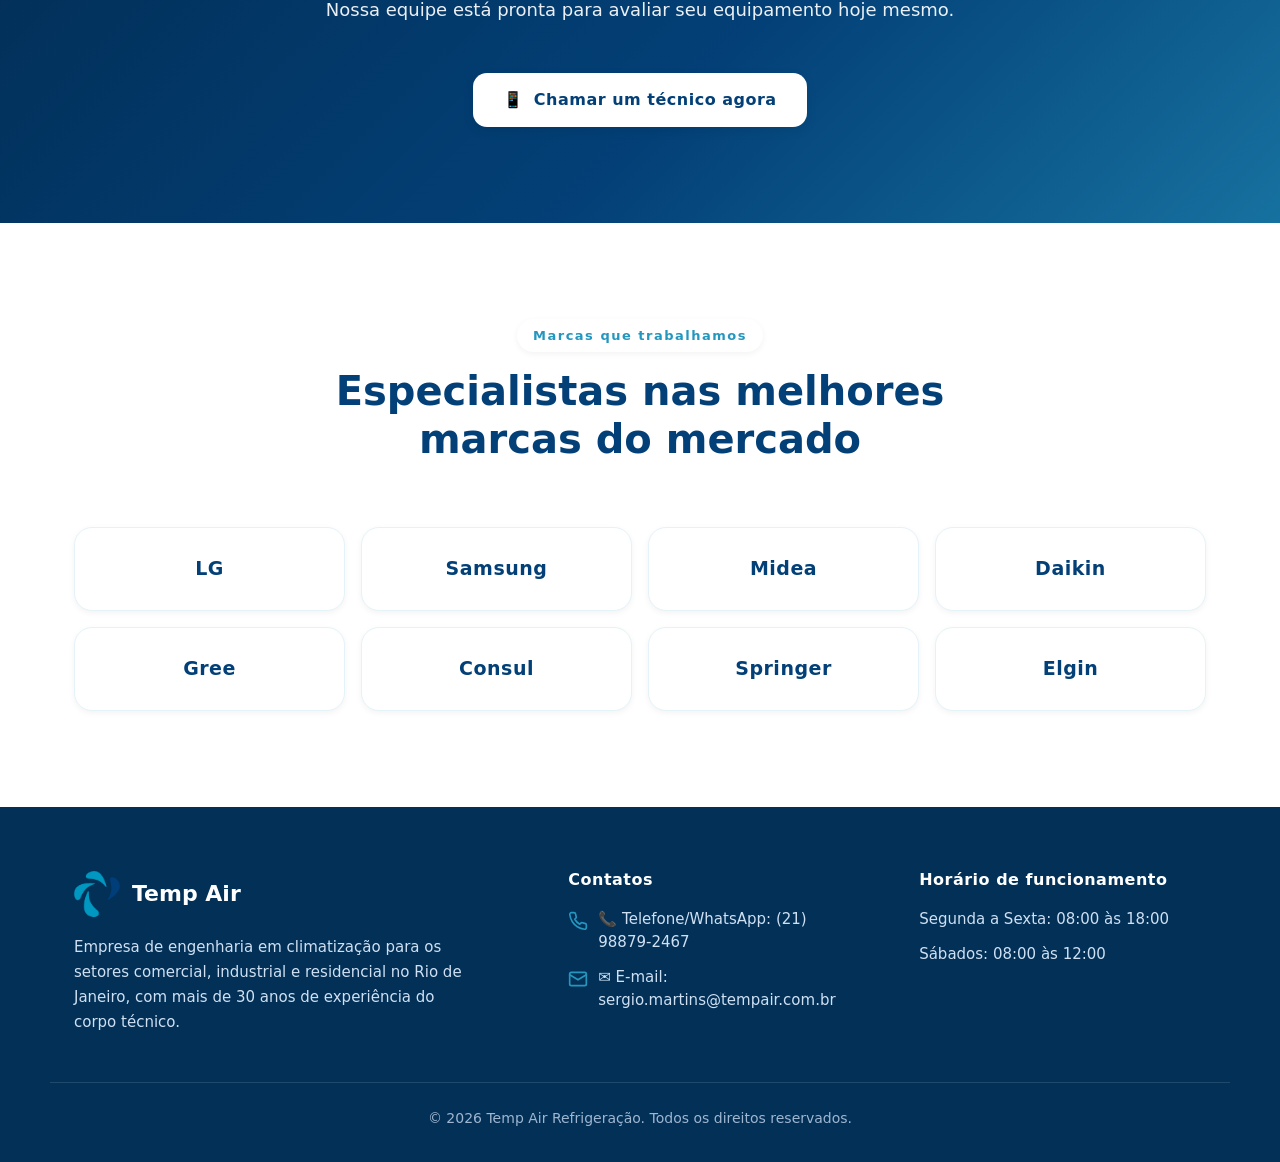
==== commit 80771794: "mudanças em animações e adicionais de maus exemplos 2" ====
--- a/index.html
+++ b/index.html
@@ -431,26 +431,26 @@
           </figure>
           <figure class="erro-item">
             <div class="erro-img-wrap">
-              <img src="midias/exemplosruins/IMG_1571.JPG" alt="Exemplo de instalação incorreta — fixação improvisada da unidade condensadora" loading="lazy">
-              <span class="erro-badge">Fixação irregular</span>
+              <img src="midias/exemplosruins/IMG_4208.JPG" alt="Exemplo de instalação incorreta — fixação improvisada da unidade condensadora" loading="lazy">
+              <span class="erro-badge">Adensamento excessivo</span>
             </div>
           </figure>
           <figure class="erro-item">
             <div class="erro-img-wrap">
               <img src="midias/exemplosruins/IMG_1758.JPG" alt="Exemplo de instalação incorreta — dreno mal executado causando infiltração" loading="lazy">
-              <span class="erro-badge">Drenagem incorreta</span>
-            </div>
-          </figure>
-          <figure class="erro-item">
-            <div class="erro-img-wrap">
-              <img src="midias/exemplosruins/IMG_1876.JPG" alt="Exemplo de instalação incorreta — cabeamento elétrico sem proteção adequada" loading="lazy">
-              <span class="erro-badge">Elétrica sem norma</span>
+              <span class="erro-badge">Interferência térmica</span>
+            </div>
+          </figure>
+          <figure class="erro-item">
+            <div class="erro-img-wrap">
+              <img src="midias/exemplosruins/IMG_3365.JPG" alt="Exemplo de instalação incorreta — sobrecarga elétrica no quadro de distribuição" loading="lazy">
+              <span class="erro-badge">Dutagem inadequada</span>
             </div>
           </figure>
           <figure class="erro-item">
             <div class="erro-img-wrap">
               <img src="midias/exemplosruins/IMG_2051.JPG" alt="Exemplo de instalação incorreta — tubulação de cobre dobrada e amassada" loading="lazy">
-              <span class="erro-badge">Tubulação danificada</span>
+              <span class="erro-badge">Embutimento incorreto</span>
             </div>
           </figure>
           <figure class="erro-item">
@@ -468,20 +468,20 @@
           <figure class="erro-item">
             <div class="erro-img-wrap">
               <img src="midias/exemplosruins/IMG_3132.JPG" alt="Exemplo de instalação incorreta — posicionamento errado da evaporadora" loading="lazy">
-              <span class="erro-badge">Posicionamento errado</span>
-            </div>
-          </figure>
-          <figure class="erro-item">
-            <div class="erro-img-wrap">
-              <img src="midias/exemplosruins/IMG_3365.JPG" alt="Exemplo de instalação incorreta — sobrecarga elétrica no quadro de distribuição" loading="lazy">
-              <span class="erro-badge">Sobrecarga elétrica</span>
+              <span class="erro-badge">Amadorismo</span>
+            </div>
+          </figure>
+          <figure class="erro-item">
+            <div class="erro-img-wrap">
+              <img src="midias/exemplosruins/IMG_1876.JPG" alt="Exemplo de instalação incorreta — cabeamento elétrico sem proteção adequada" loading="lazy">
+              <span class="erro-badge">Tubulação exposta</span>
             </div>
           </figure>
         </div>
 
         <!-- CTA de encerramento -->
         <div class="erros-cta reveal">
-          <p>Não arrisque o seu investimento. A Temp Air garante que cada instalação seja executada com técnica, segurança e conformidade com as normas ABNT.</p>
+          <p>Não arrisque o seu investimento. A Temp Air garante que cada instalação seja executada com técnica, segurança e conformidade.</p>
           <a class="btn btn-primary" href="orcamento.html">
             Solicitar instalação profissional
           </a>
@@ -542,7 +542,7 @@
     <section class="cta-band" aria-labelledby="cta-title">
       <svg class="snow snow--1" viewBox="0 0 122.88 122.88" fill="currentColor" aria-hidden="true"><path d="M58.76,44.64l-6.9-6.9l-0.58,8.81l7.48,7.48V44.64L58.76,44.64z M32.17,35.1l-12.8,0.48c-1.49,0.05-2.74-1.11-2.79-2.6 c-0.05-1.49,1.11-2.74,2.6-2.79l7.78-0.29l-8.81-8.81c-1.06-1.06-1.06-2.77,0-3.83c1.06-1.06,2.77-1.06,3.83,0l8.67,8.67l0.12-7.29 c0.02-1.49,1.25-2.68,2.74-2.66c1.49,0.02,2.68,1.25,2.66,2.74l-0.2,12.52l11.23,11.23l0.64-9.78c0.07-1.19,1.1-2.1,2.29-2.02 c0.55,0.03,1.03,0.27,1.39,0.63l0,0l7.22,7.22V20.82l-9-8.72c-1.07-1.04-1.09-2.75-0.05-3.82c1.04-1.07,2.75-1.09,3.82-0.05 l5.23,5.07V2.71c0-1.5,1.21-2.71,2.71-2.71c1.5,0,2.71,1.21,2.71,2.71v10.77l5.71-5.29c1.09-1.02,2.8-0.96,3.82,0.14 c1.02,1.09,0.96,2.8-0.14,3.82l-9.39,8.71v16.89l7.51-6.58c0.9-0.79,2.26-0.69,3.05,0.2c0.36,0.41,0.53,0.92,0.53,1.42h0.01v10.92 l13.07-13.07l-0.2-12.52c-0.02-1.49,1.17-2.72,2.66-2.74c1.49-0.02,2.72,1.17,2.74,2.66l0.12,7.29l7.49-7.49 c1.06-1.06,2.77-1.06,3.83,0c1.06,1.06,1.06,2.77,0,3.83l-7.62,7.62l7.78,0.29c1.49,0.05,2.66,1.3,2.6,2.79 c-0.05,1.49-1.3,2.66-2.79,2.6l-12.8-0.48L80.31,46.34l9.28,0.61c1.19,0.07,2.1,1.1,2.02,2.29c-0.03,0.55-0.27,1.03-0.63,1.39l0,0 l-7.28,7.28h18.34l8.72-9c1.04-1.07,2.75-1.09,3.82-0.05c1.07,1.04,1.09,2.75,0.05,3.82l-5.07,5.23h10.58 c1.5,0,2.71,1.21,2.71,2.71c0,1.5-1.21,2.71-2.71,2.71H109.4l5.29,5.71c1.02,1.09,0.96,2.8-0.14,3.82 c-1.09,1.02-2.8,0.96-3.82-0.14l-8.71-9.39H84.59l6.53,7.45c0.79,0.9,0.69,2.26-0.2,3.05c-0.41,0.36-0.92,0.53-1.42,0.53v0.01 H79.11L92.23,87.5l12.52-0.2c1.49-0.02,2.72,1.17,2.74,2.66c0.02,1.49-1.17,2.72-2.66,2.74l-7.29,0.12l7.49,7.49 c1.06,1.06,1.06,2.77,0,3.83c-1.06,1.06-2.77,1.06-3.83,0l-7.62-7.62l-0.29,7.78c-0.05,1.49-1.3,2.66-2.79,2.6 c-1.49-0.05-2.66-1.3-2.6-2.79l0.48-12.8l-12.4-12.4l-0.64,9.78c-0.07,1.19-1.1,2.1-2.29,2.02c-0.55-0.03-1.03-0.27-1.39-0.63l0,0 l-7.47-7.47v17.72l9.39,8.71c1.09,1.02,1.15,2.73,0.14,3.82c-1.02,1.09-2.73,1.15-3.82,0.14l-5.71-5.29v12.45 c0,1.5-1.21,2.71-2.71,2.71c-1.5,0-2.71-1.21-2.71-2.71v-12.26l-5.23,5.07c-1.07,1.04-2.78,1.02-3.82-0.05 c-1.04-1.07-1.02-2.78,0.05-3.82l9-8.72V83.86l-7.26,6.36c-0.9,0.79-2.26,0.69-3.05-0.2c-0.36-0.41-0.53-0.92-0.53-1.42h-0.01 v-9.85L35.94,90.71l0.48,12.8c0.05,1.49-1.11,2.74-2.6,2.79c-1.49,0.05-2.74-1.11-2.79-2.6l-0.29-7.78l-8.81,8.81 c-1.06,1.06-2.77,1.06-3.83,0c-1.06-1.06-1.06-2.77,0-3.83l8.67-8.67l-7.29-0.12c-1.49-0.02-2.68-1.25-2.66-2.74 c0.02-1.49,1.25-2.68,2.74-2.66l12.52,0.2l11.8-11.8l-10.28-0.68c-1.19-0.07-2.1-1.1-2.02-2.29c0.03-0.55,0.27-1.03,0.63-1.39l0,0 l7.4-7.41H22.54l-8.71,9.39c-1.02,1.09-2.73,1.15-3.82,0.14c-1.09-1.02-1.15-2.73-0.14-3.82l5.29-5.71H2.71 c-1.5,0-2.71-1.21-2.71-2.71c0-1.5,1.21-2.71,2.71-2.71h12.26l-5.07-5.23c-1.04-1.07-1.02-2.78,0.05-3.82 c1.07-1.04,2.78-1.02,3.82,0.05l8.72,9h15.99l-6.41-7.32c-0.79-0.9-0.69-2.26,0.2-3.05c0.41-0.36,0.92-0.53,1.42-0.53v-0.01h10.38 L32.17,35.1L32.17,35.1z M48.41,51.35h-9.95l5.76,6.57h10.76L48.41,51.35L48.41,51.35z M71.91,74.84l-7.73-7.73v9.39l7.15,7.15 L71.91,74.84L71.91,74.84z M68.07,63.34l6.7,6.7h9.95l-5.87-6.7H68.07L68.07,63.34z M45.73,63.34l-7.09,7.09l9.31,0.61l7.71-7.71 H45.73L45.73,63.34z M68.73,57.92h8.85l6.97-6.97l-8.31-0.55L68.73,57.92L68.73,57.92z M52.25,74.4v9.41l6.51-5.71V67.89 L52.25,74.4L52.25,74.4z M64.18,54.81l6.76-6.76V37.57l-6.76,5.93V54.81L64.18,54.81z"/></svg>
       <div class="container reveal">
-        <h2 id="cta-title">Seu ar-condicionado está consumindo muita energia ou não gela como antes?</h2>
+        <h2 id="cta-title">Seu ar-condicionado está consumindo muita energia ou não gela como antes? <br/> Nós também resolvemos!</h2>
         <p>Não deixe um problema simples se transformar em um conserto caro. Nossa equipe está pronta para avaliar seu equipamento hoje mesmo.</p>
         <a class="btn btn-light" href="orcamento.html" target="_blank" rel="noopener">
           <span aria-hidden="true">📱</span> Chamar um técnico agora
--- a/styles.css
+++ b/styles.css
@@ -1452,6 +1452,12 @@
   max-width: 680px;
   margin: var(--sp-3) auto var(--sp-6);
 }
+.cta-band h1 {
+  color: rgba(255,255,255,.92);
+  font-size: 38px;
+  max-width: 680px;
+  margin: var(--sp-3) auto var(--sp-6);
+}
 
 /* =========================================================
    MARCAS
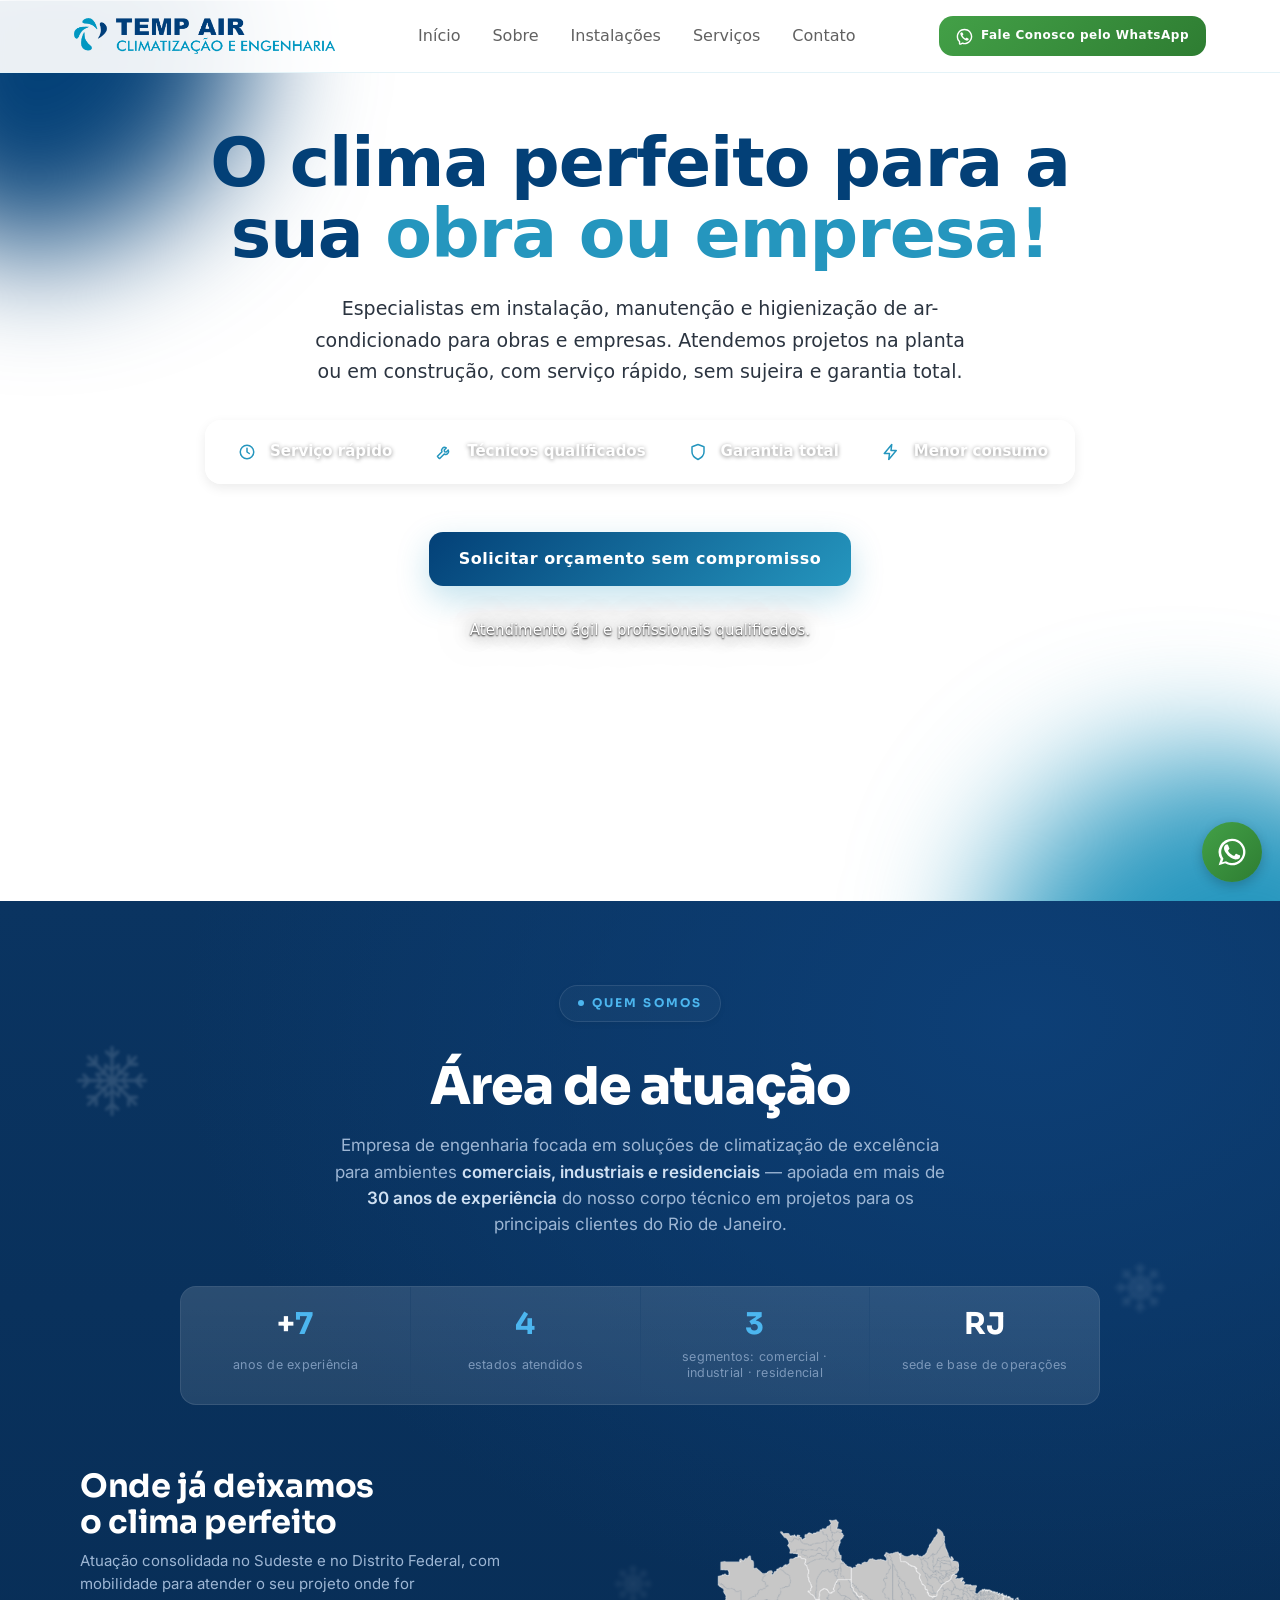
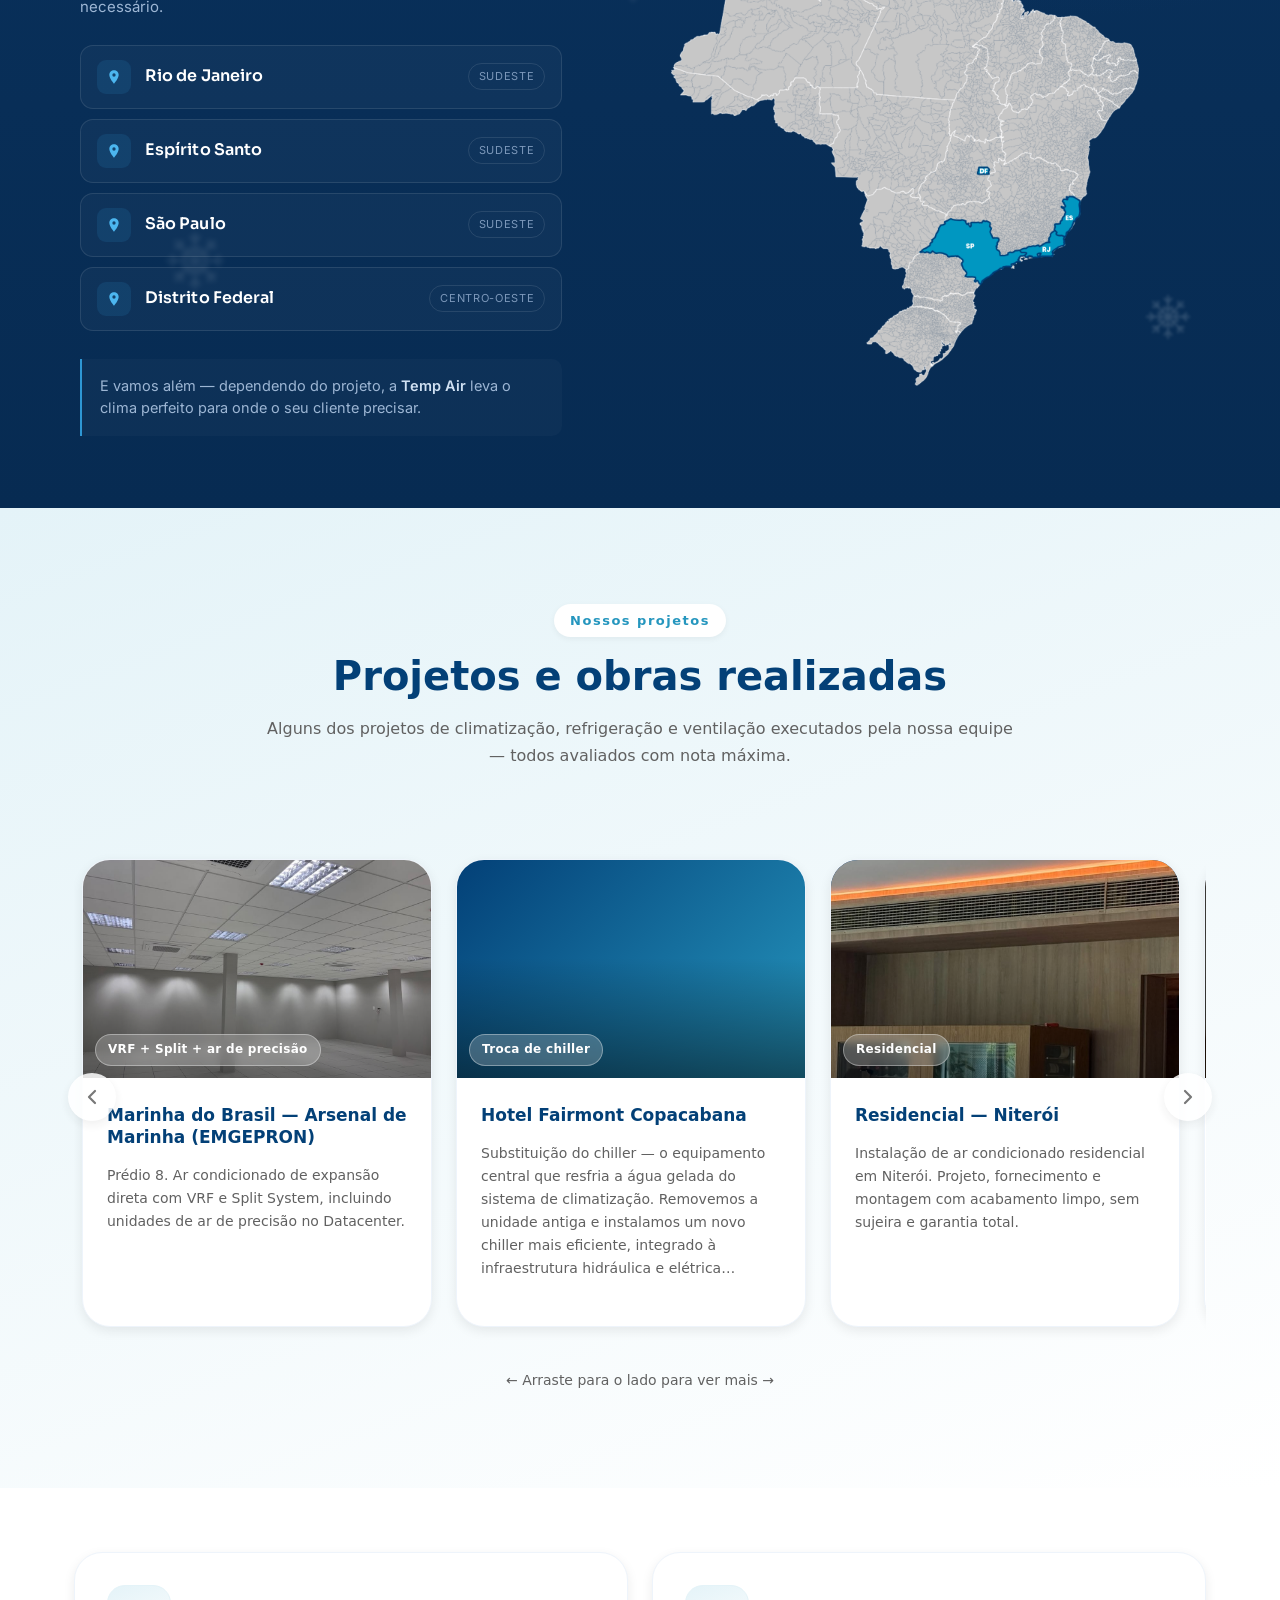
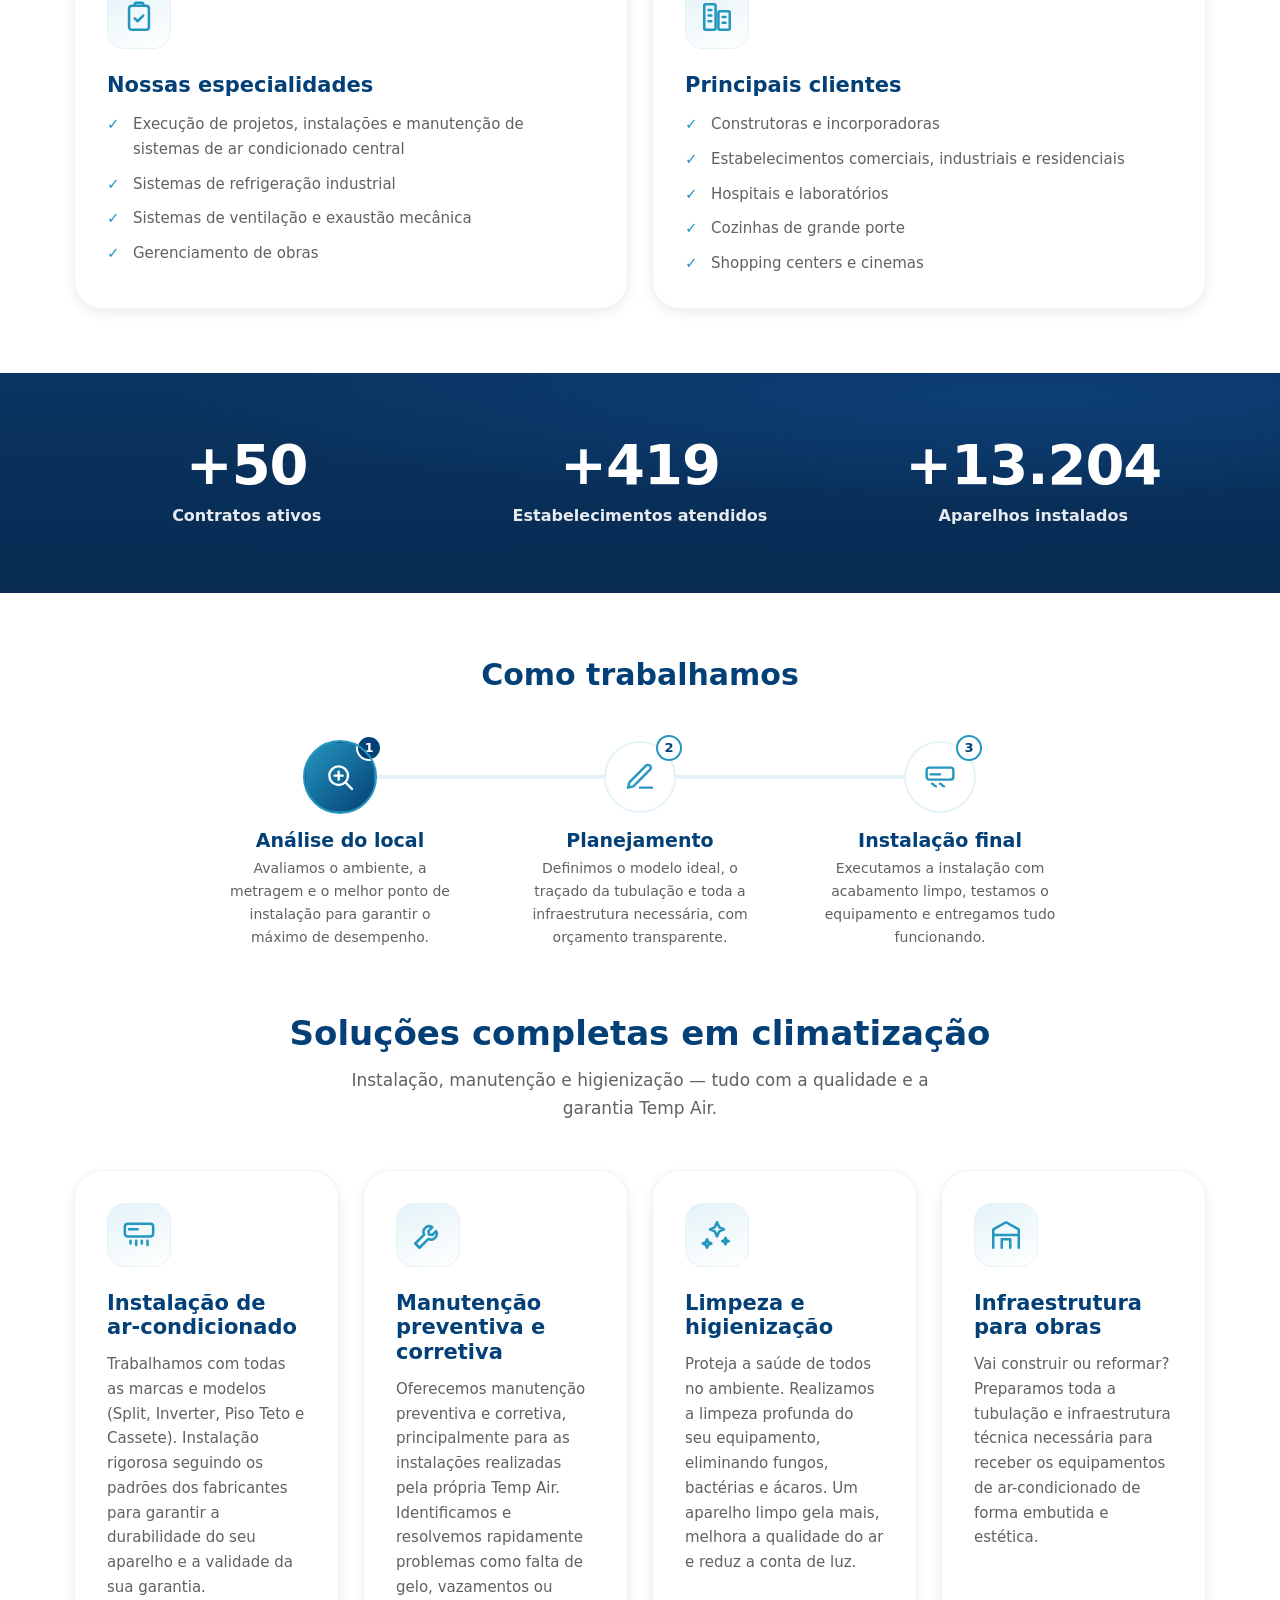
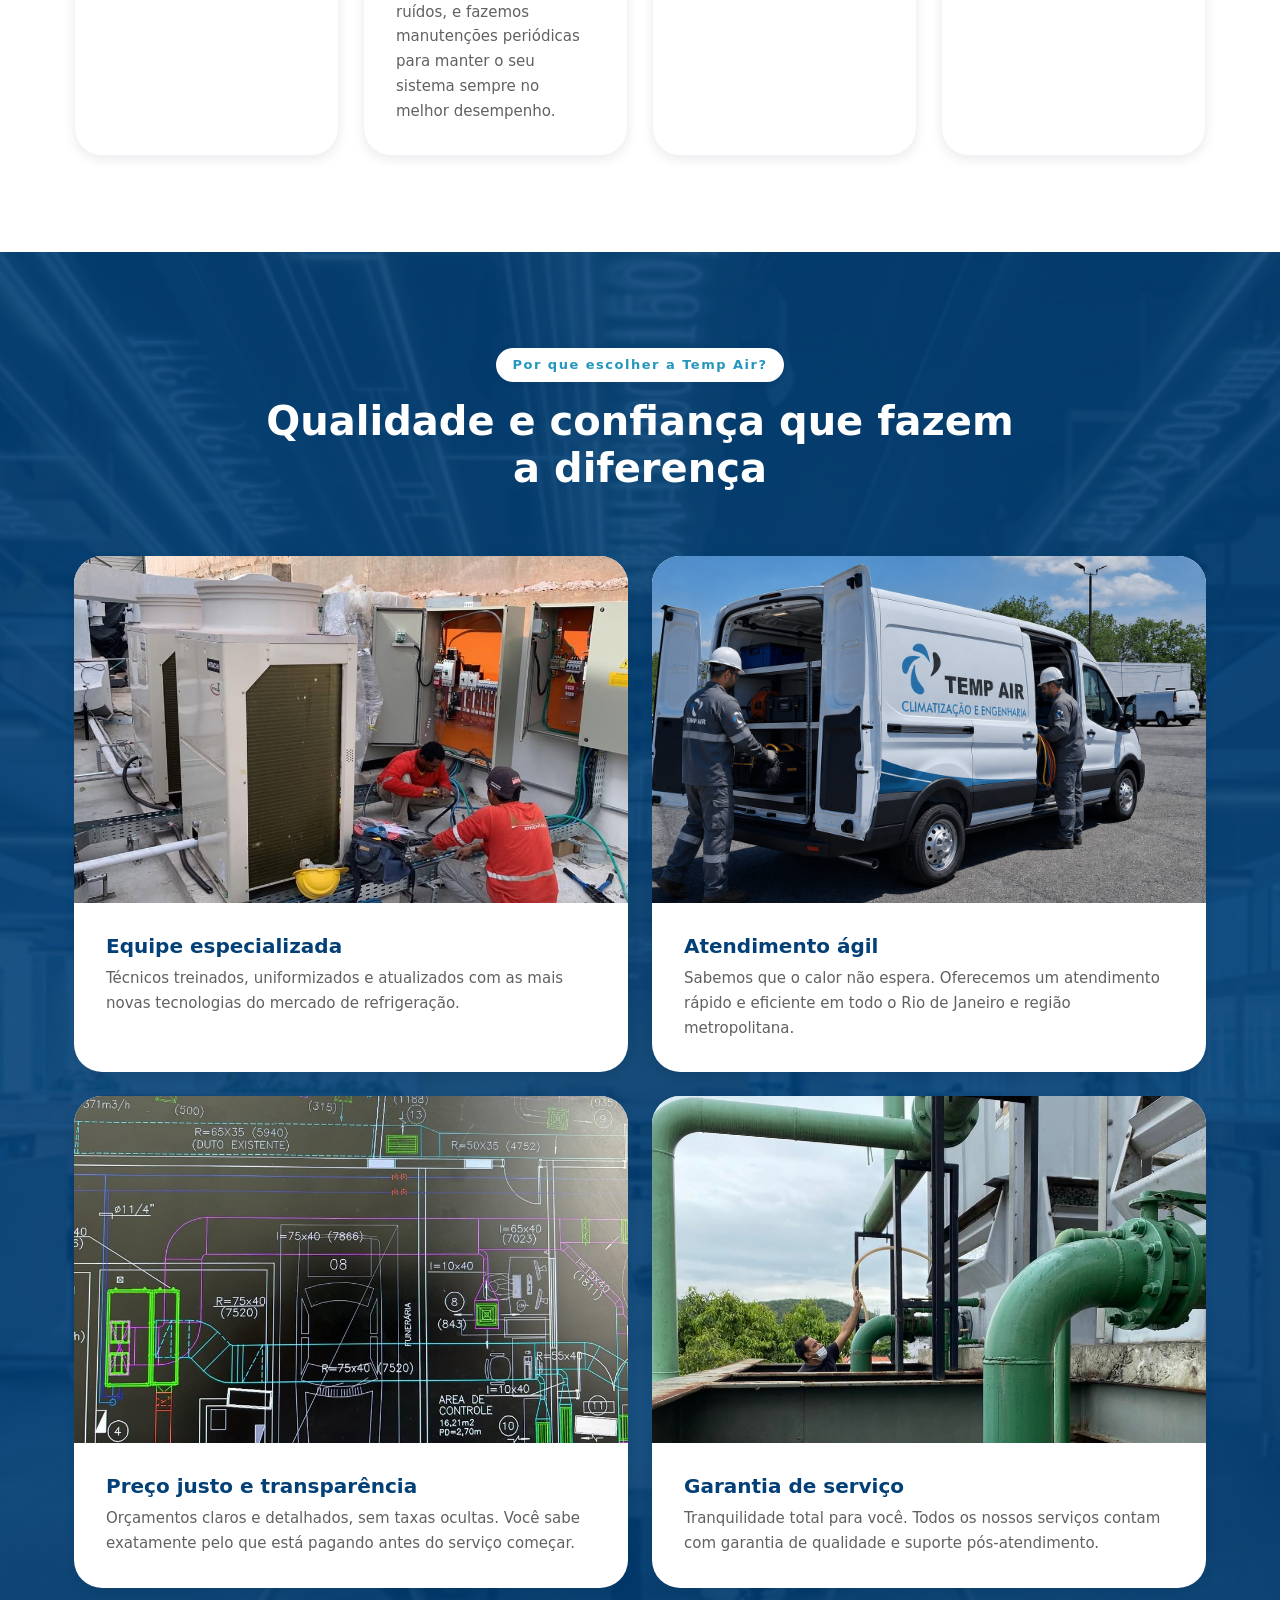
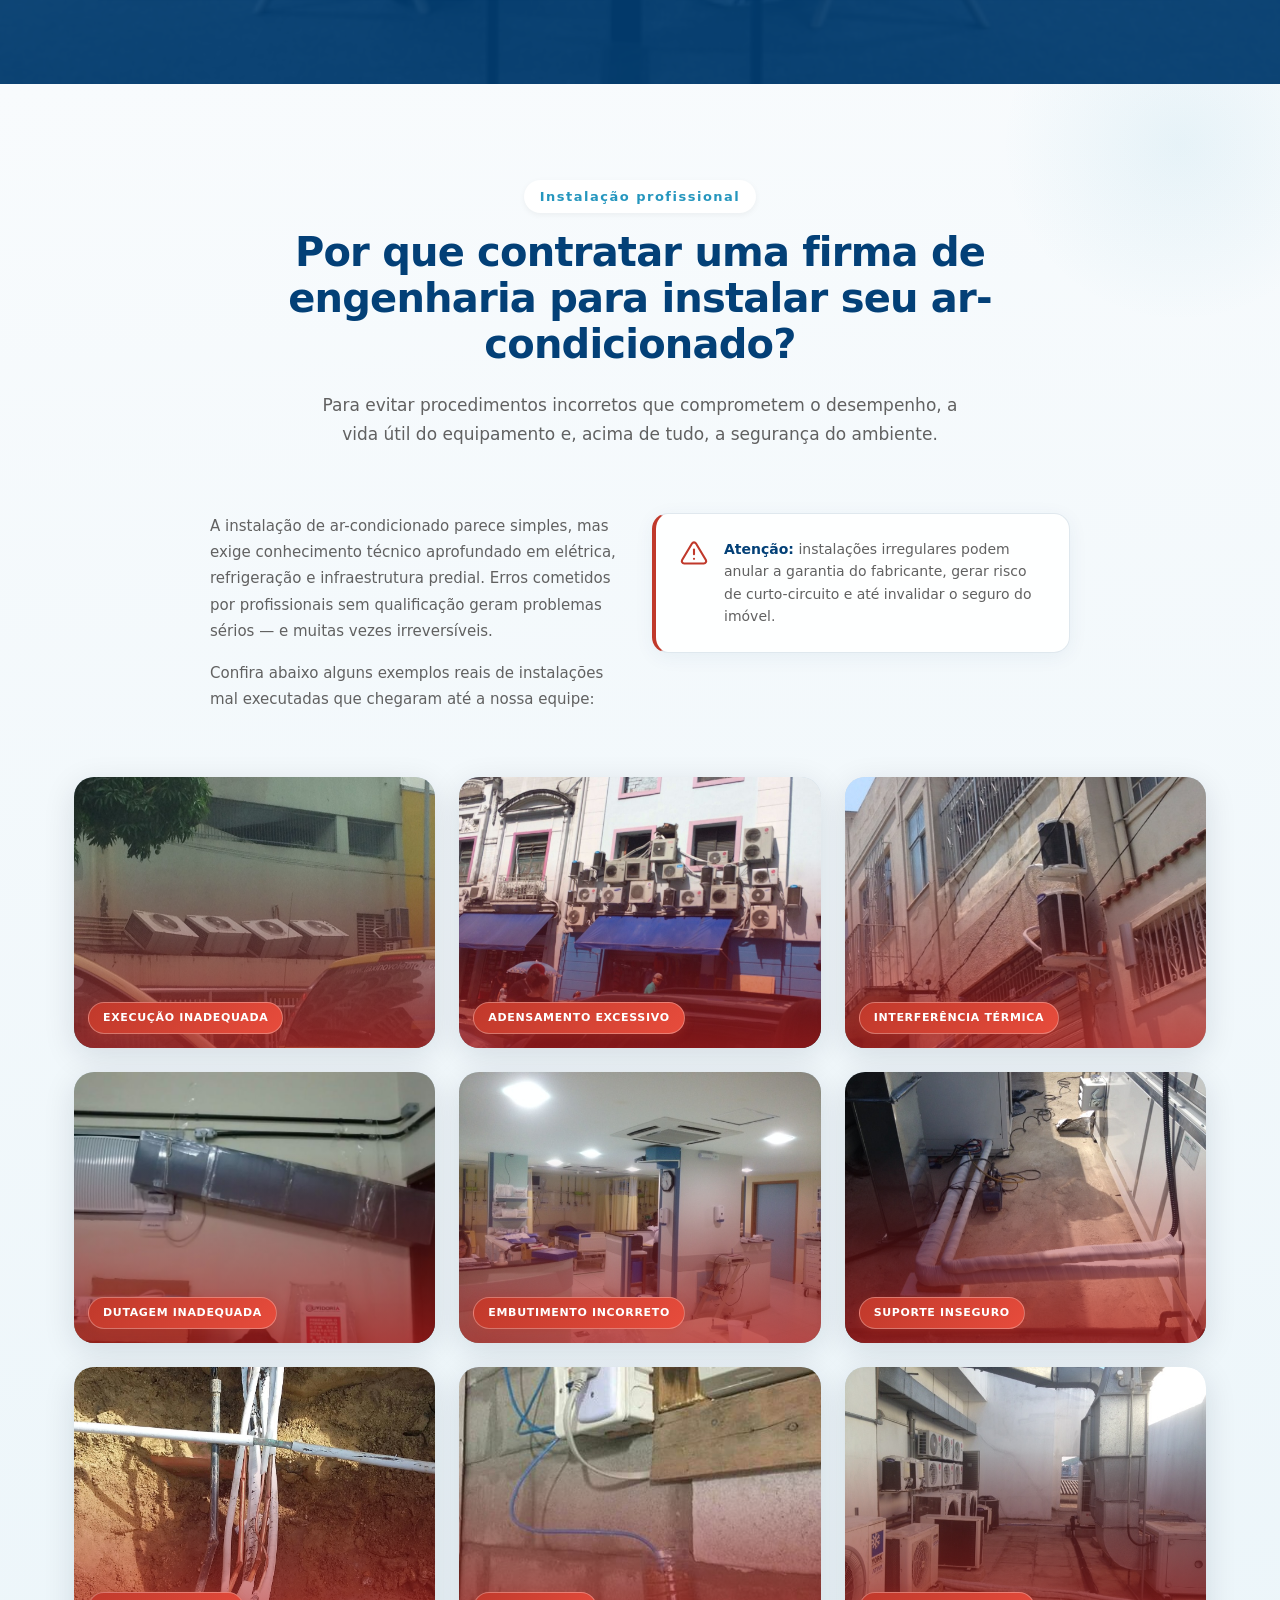
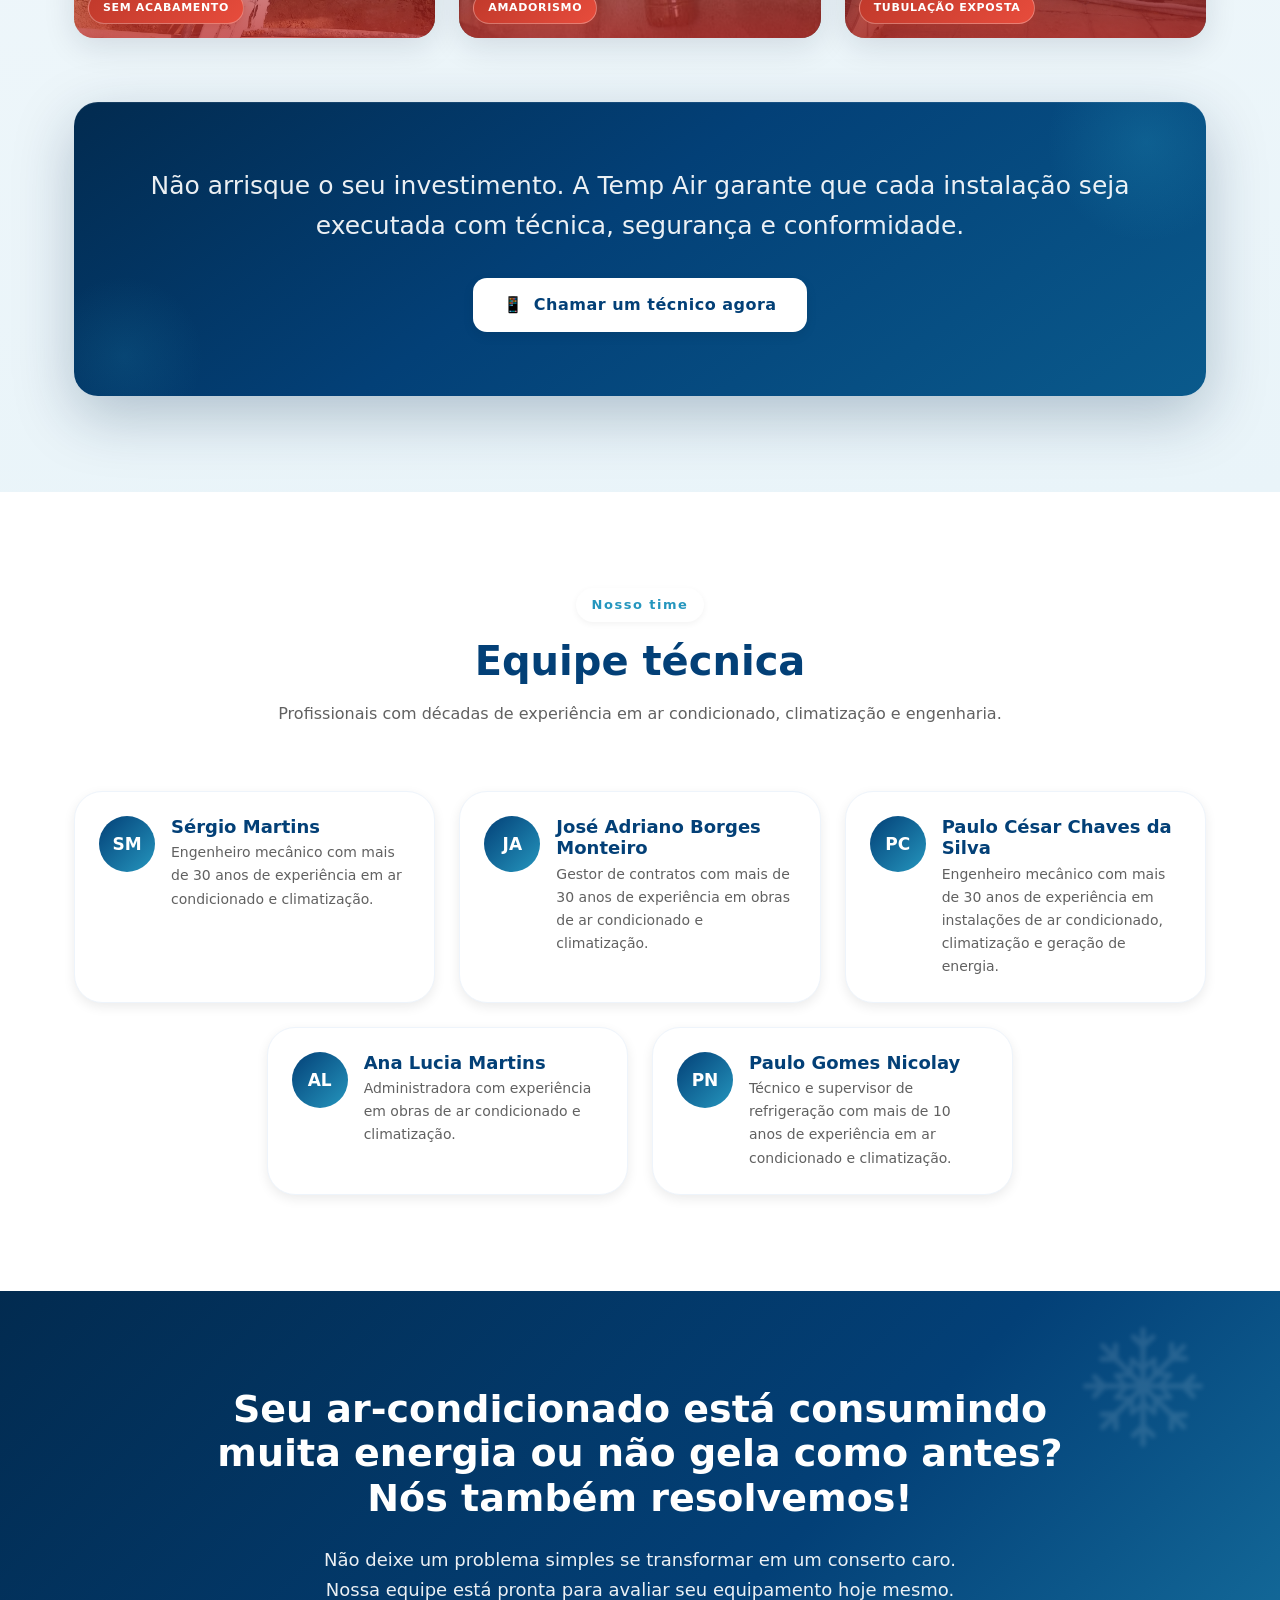
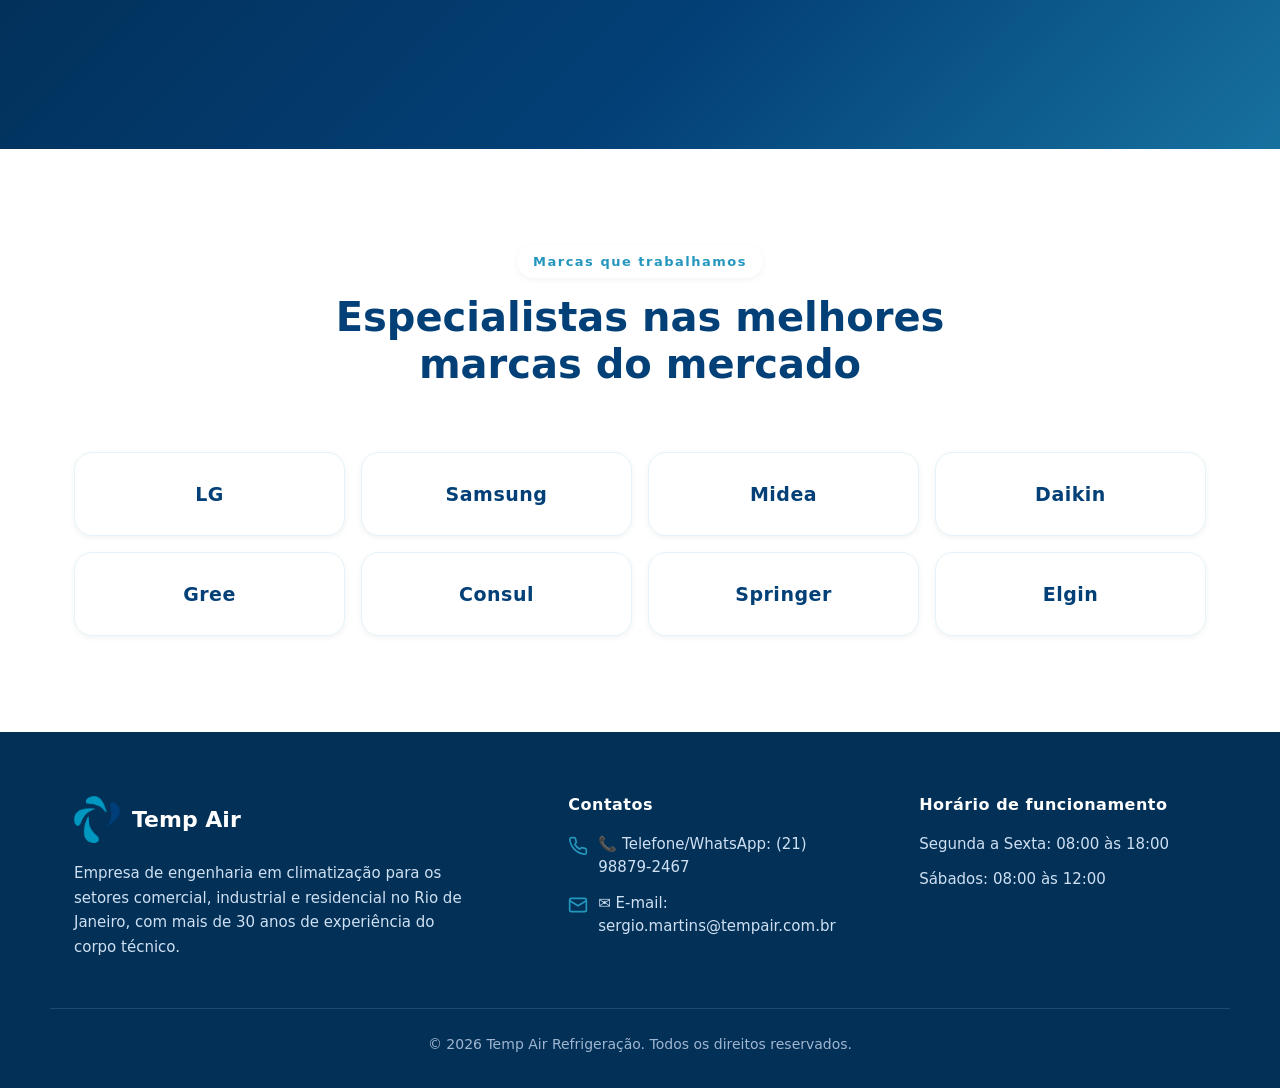
==== commit 2bbfe459: "mudanças em animações e adicionais de maus exemplos 3" ====
--- a/index.html
+++ b/index.html
@@ -18,7 +18,6 @@
 </head>
 
 <body>
-  <a class="skip-link" href="#conteudo">Pular para o conteúdo</a>
 
   <!-- ============================= HEADER ============================= -->
   <header class="site-header">
@@ -481,10 +480,10 @@
 
         <!-- CTA de encerramento -->
         <div class="erros-cta reveal">
-          <p>Não arrisque o seu investimento. A Temp Air garante que cada instalação seja executada com técnica, segurança e conformidade.</p>
-          <a class="btn btn-primary" href="orcamento.html">
-            Solicitar instalação profissional
-          </a>
+          <p class="arrisque">Não arrisque o seu investimento. A Temp Air garante que cada instalação seja executada com técnica, segurança e conformidade.</p>
+          <a class="btn btn-light" href="orcamento.html" target="_blank" rel="noopener">
+          <span aria-hidden="true">📱</span> Chamar um técnico agora
+        </a>
         </div>
       </div>
     </section>
@@ -544,9 +543,7 @@
       <div class="container reveal">
         <h2 id="cta-title">Seu ar-condicionado está consumindo muita energia ou não gela como antes? <br/> Nós também resolvemos!</h2>
         <p>Não deixe um problema simples se transformar em um conserto caro. Nossa equipe está pronta para avaliar seu equipamento hoje mesmo.</p>
-        <a class="btn btn-light" href="orcamento.html" target="_blank" rel="noopener">
-          <span aria-hidden="true">📱</span> Chamar um técnico agora
-        </a>
+        
       </div>
     </section>
 
--- a/styles.css
+++ b/styles.css
@@ -1430,6 +1430,8 @@
 /* =========================================================
    FAIXA DE CONVERSÃO (CTA intermediário)
    ========================================================= */
+
+
 .cta-band {
   position: relative;
   background-image: var(--grad-dark);
@@ -1926,7 +1928,6 @@
 .erros-cta {
   position: relative;
   text-align: center;
-  max-width: 740px;
   margin-inline: auto;
   padding: var(--sp-8) var(--sp-6);
   background: linear-gradient(145deg, #022b50 0%, #034077 45%, #0a5a8c 100%);
@@ -1957,12 +1958,11 @@
 .erros-cta p {
   position: relative;
   z-index: 1;
-  font-size: clamp(17px, 2.2vw, 20px);
+  font-size: clamp(25px, 2.2vw, 20px);
   font-weight: 500;
   color: rgba(255, 255, 255, 0.92);
   margin-bottom: var(--sp-4);
   line-height: 1.6;
-  max-width: 560px;
   margin-inline: auto;
 }
 .erros-cta .btn-primary {
